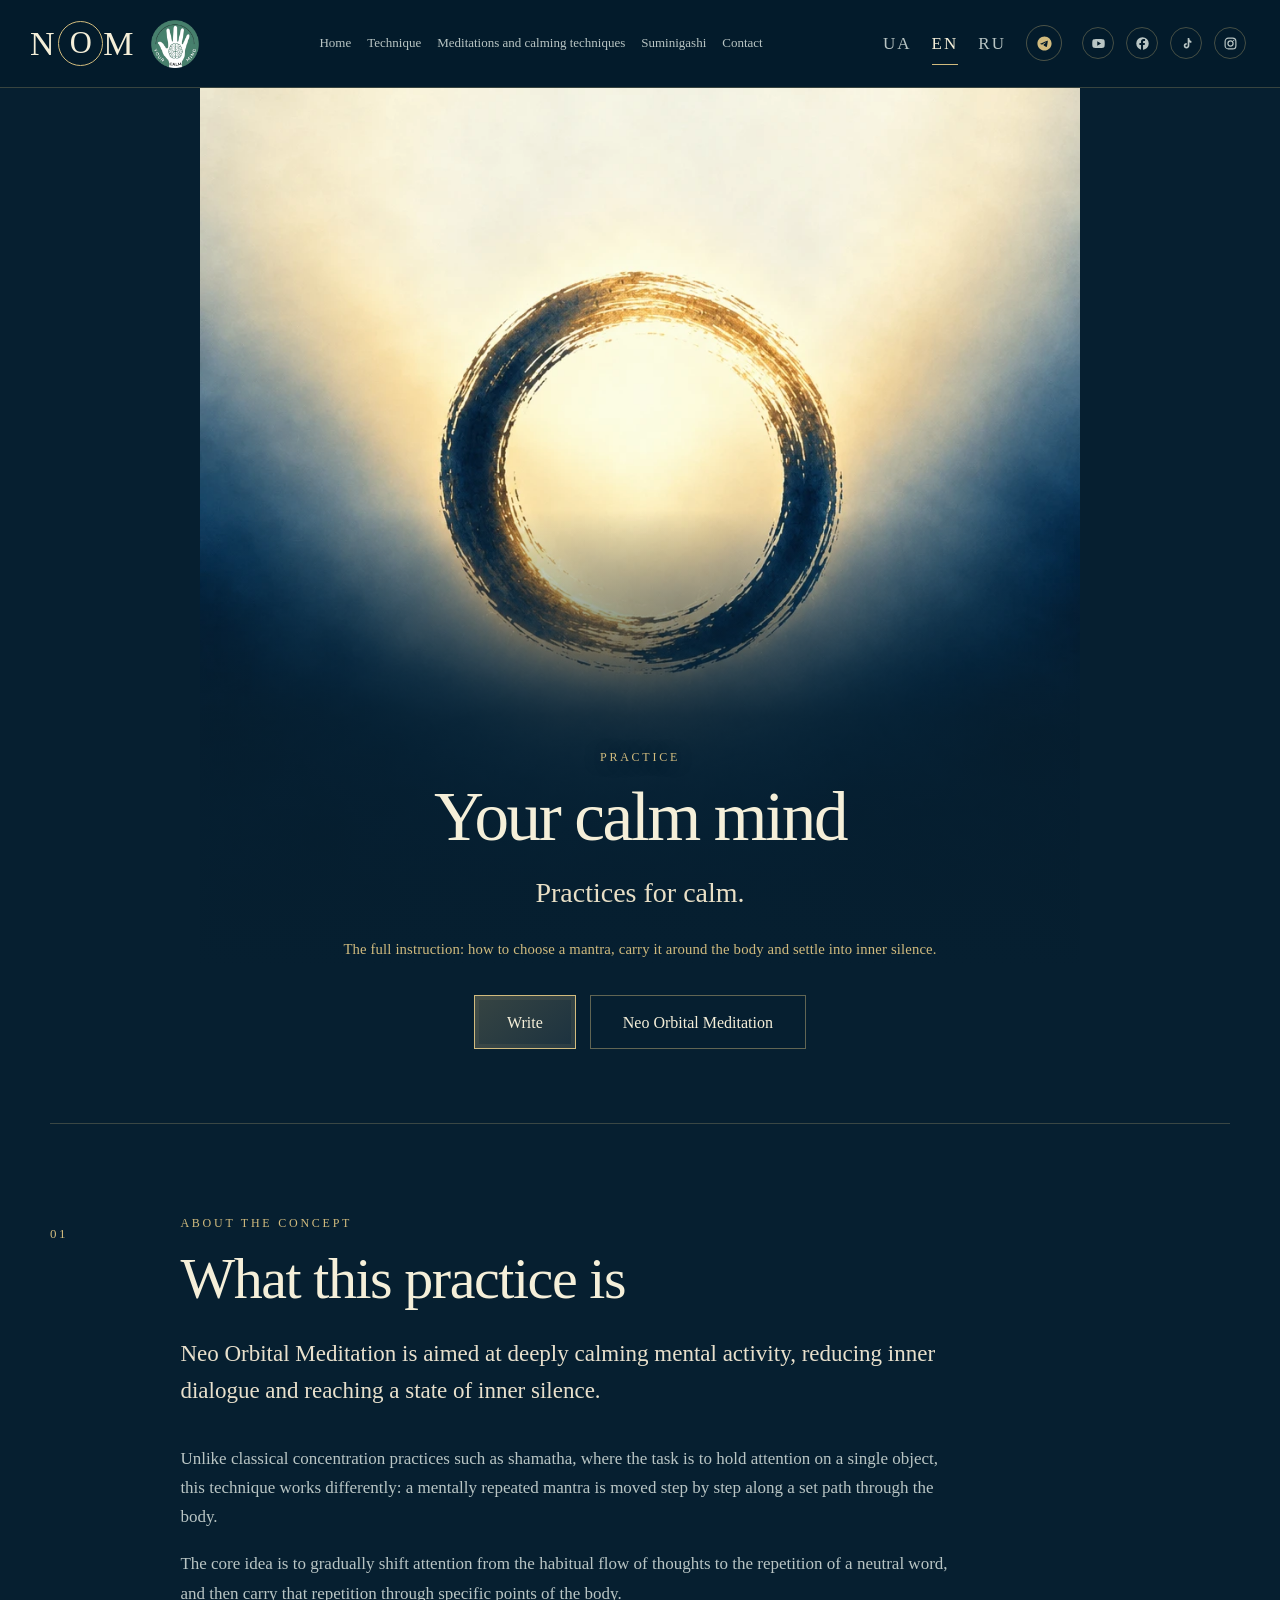
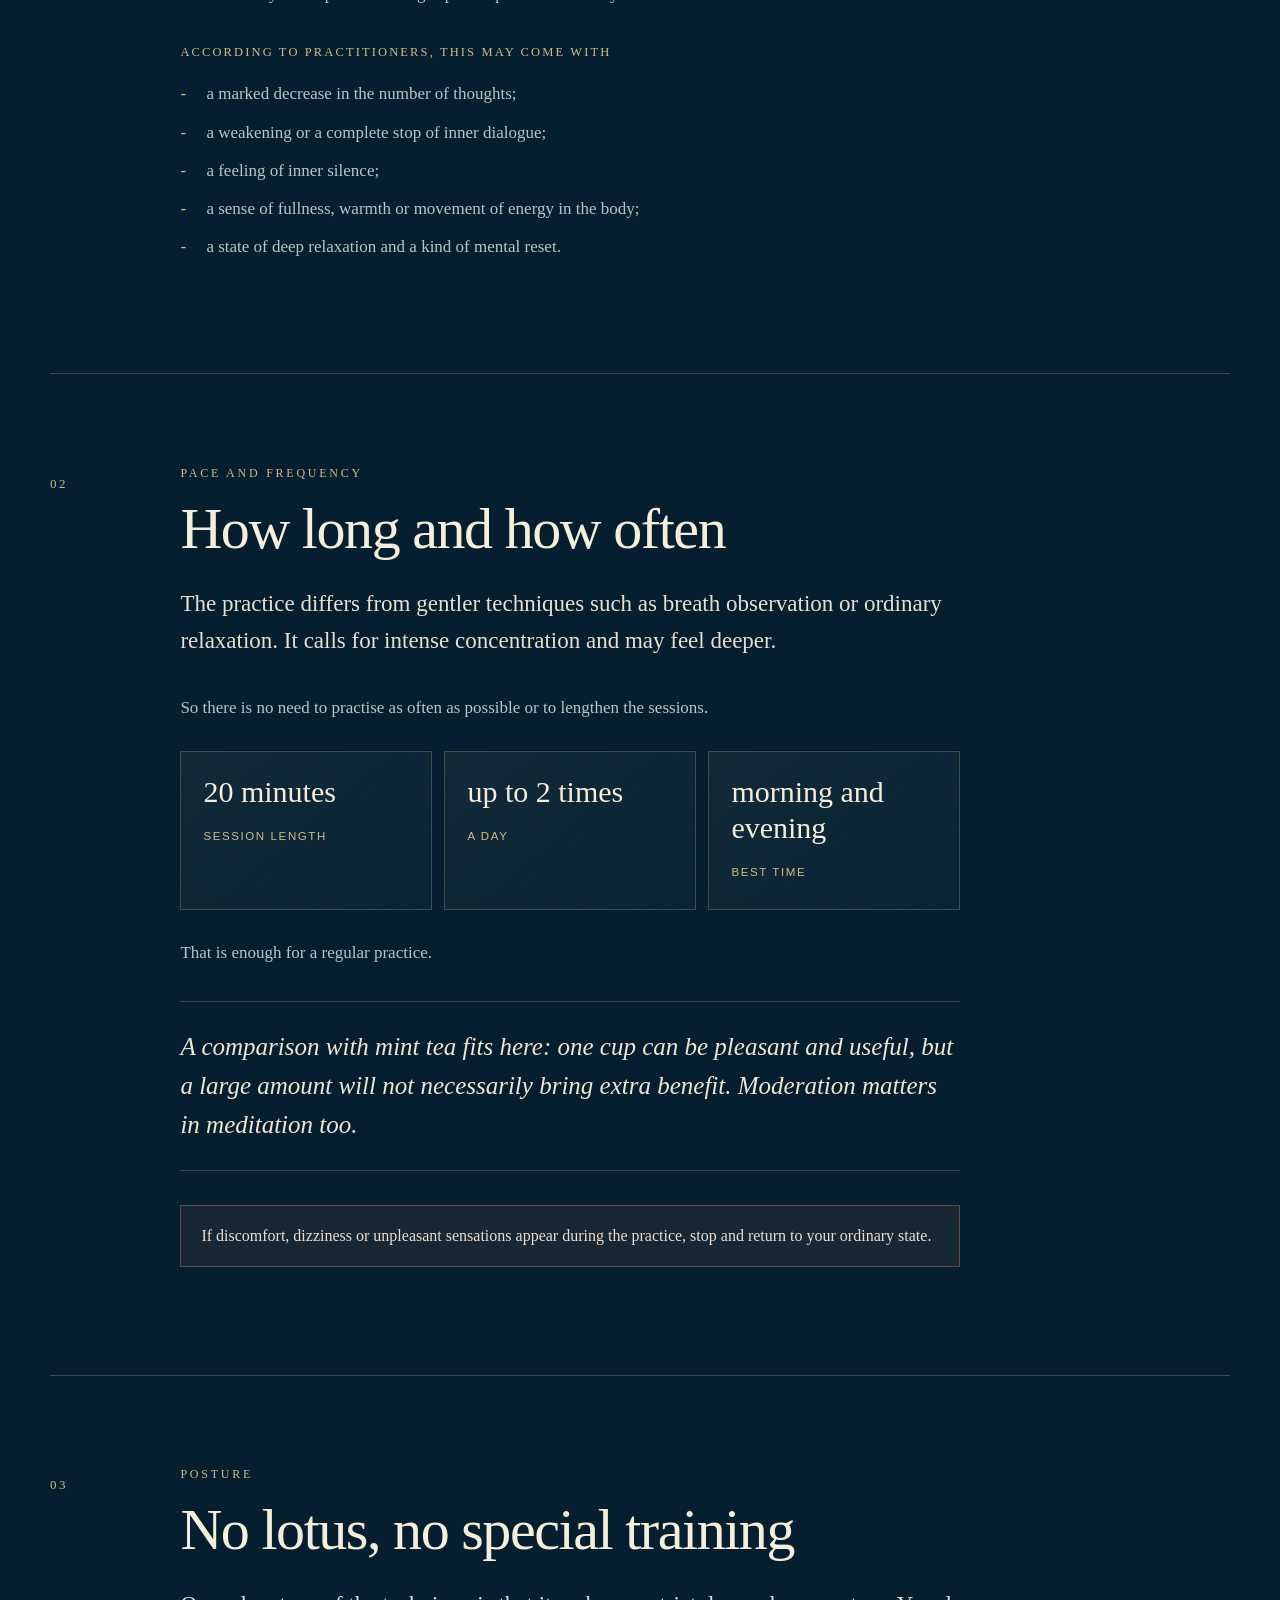
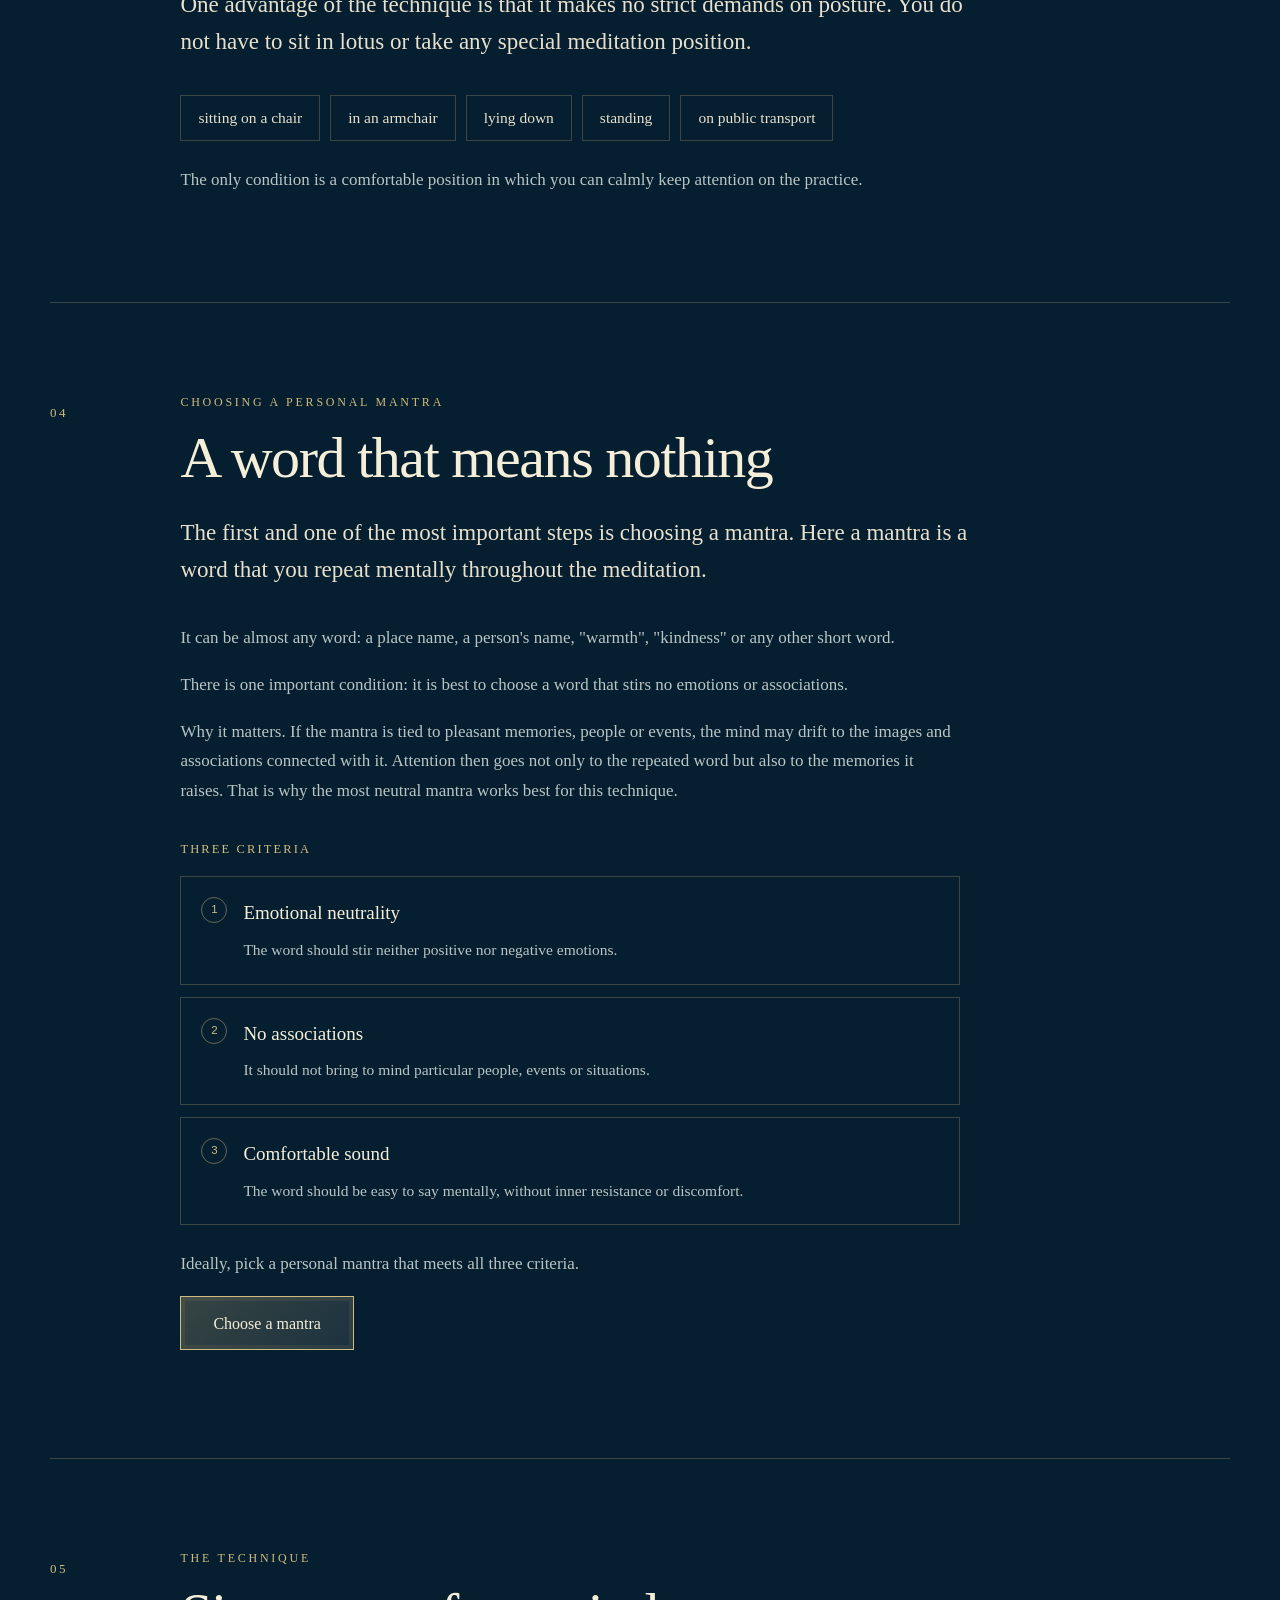
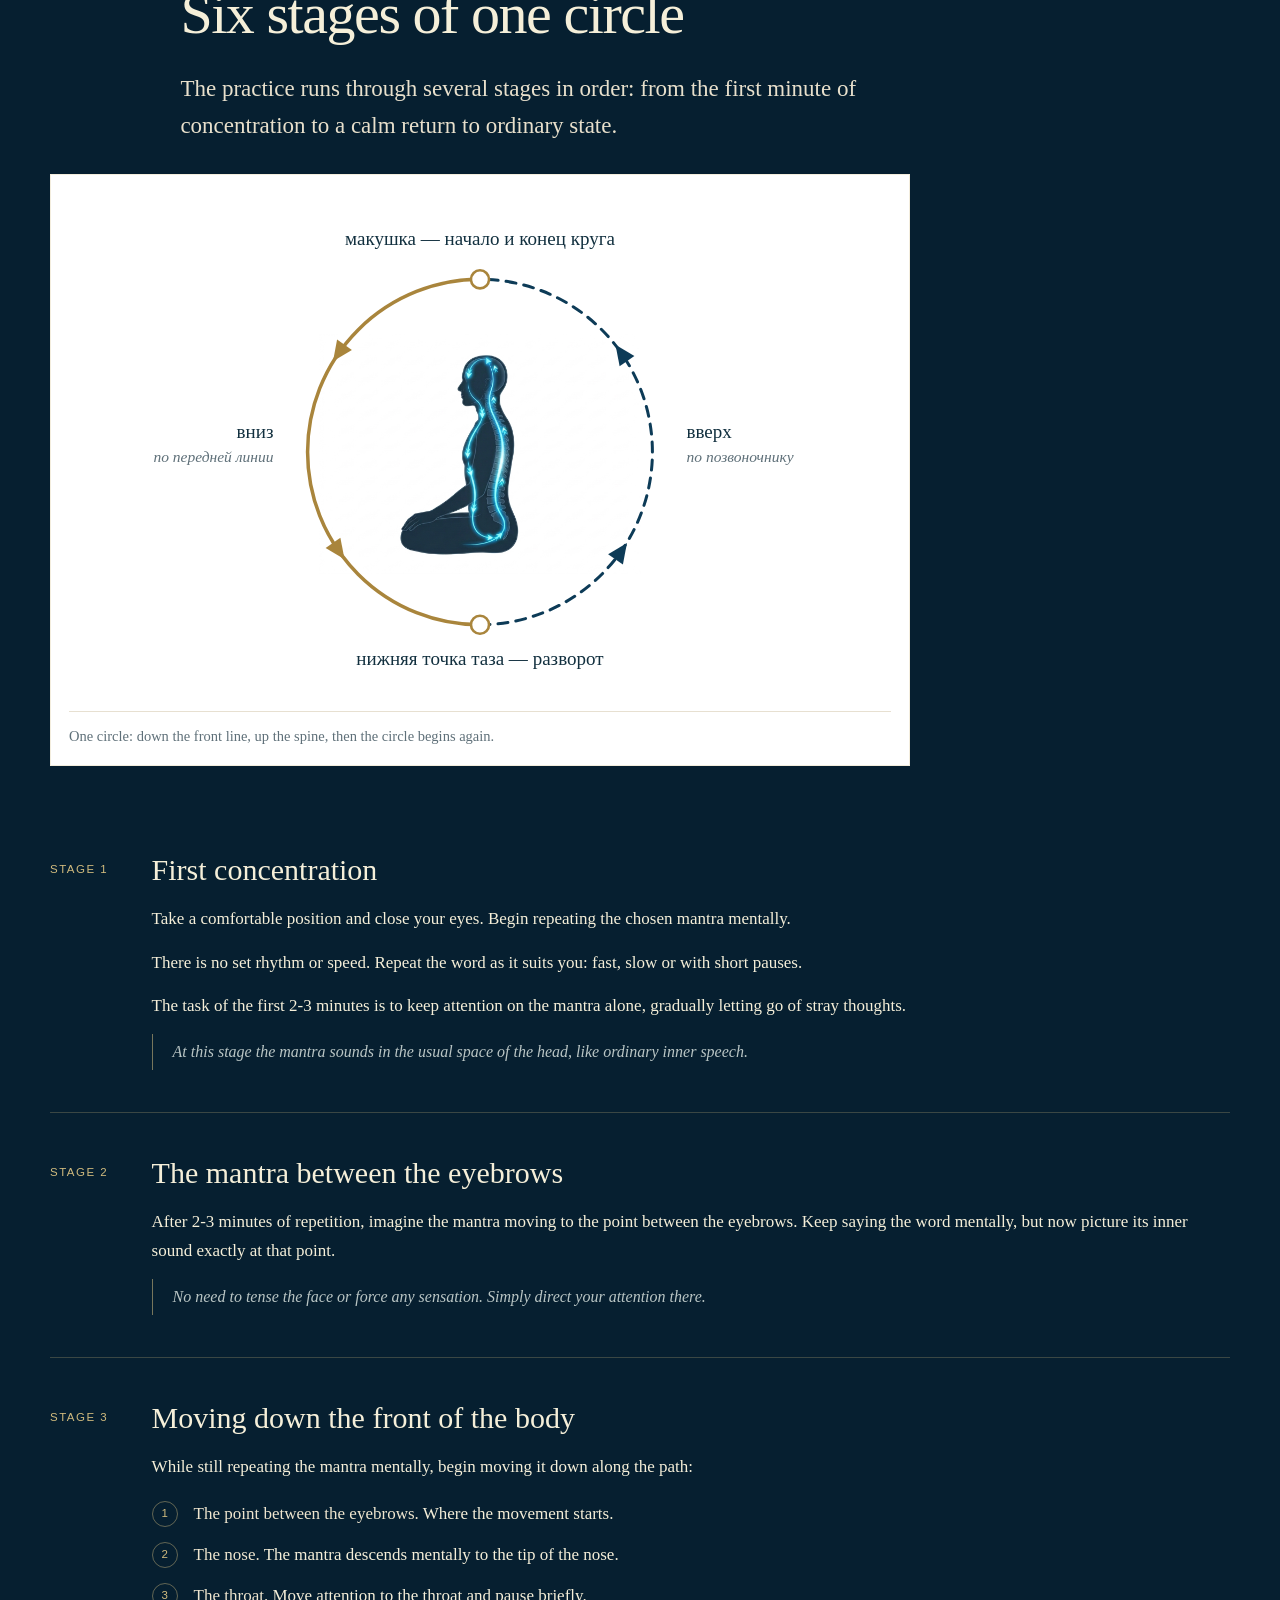
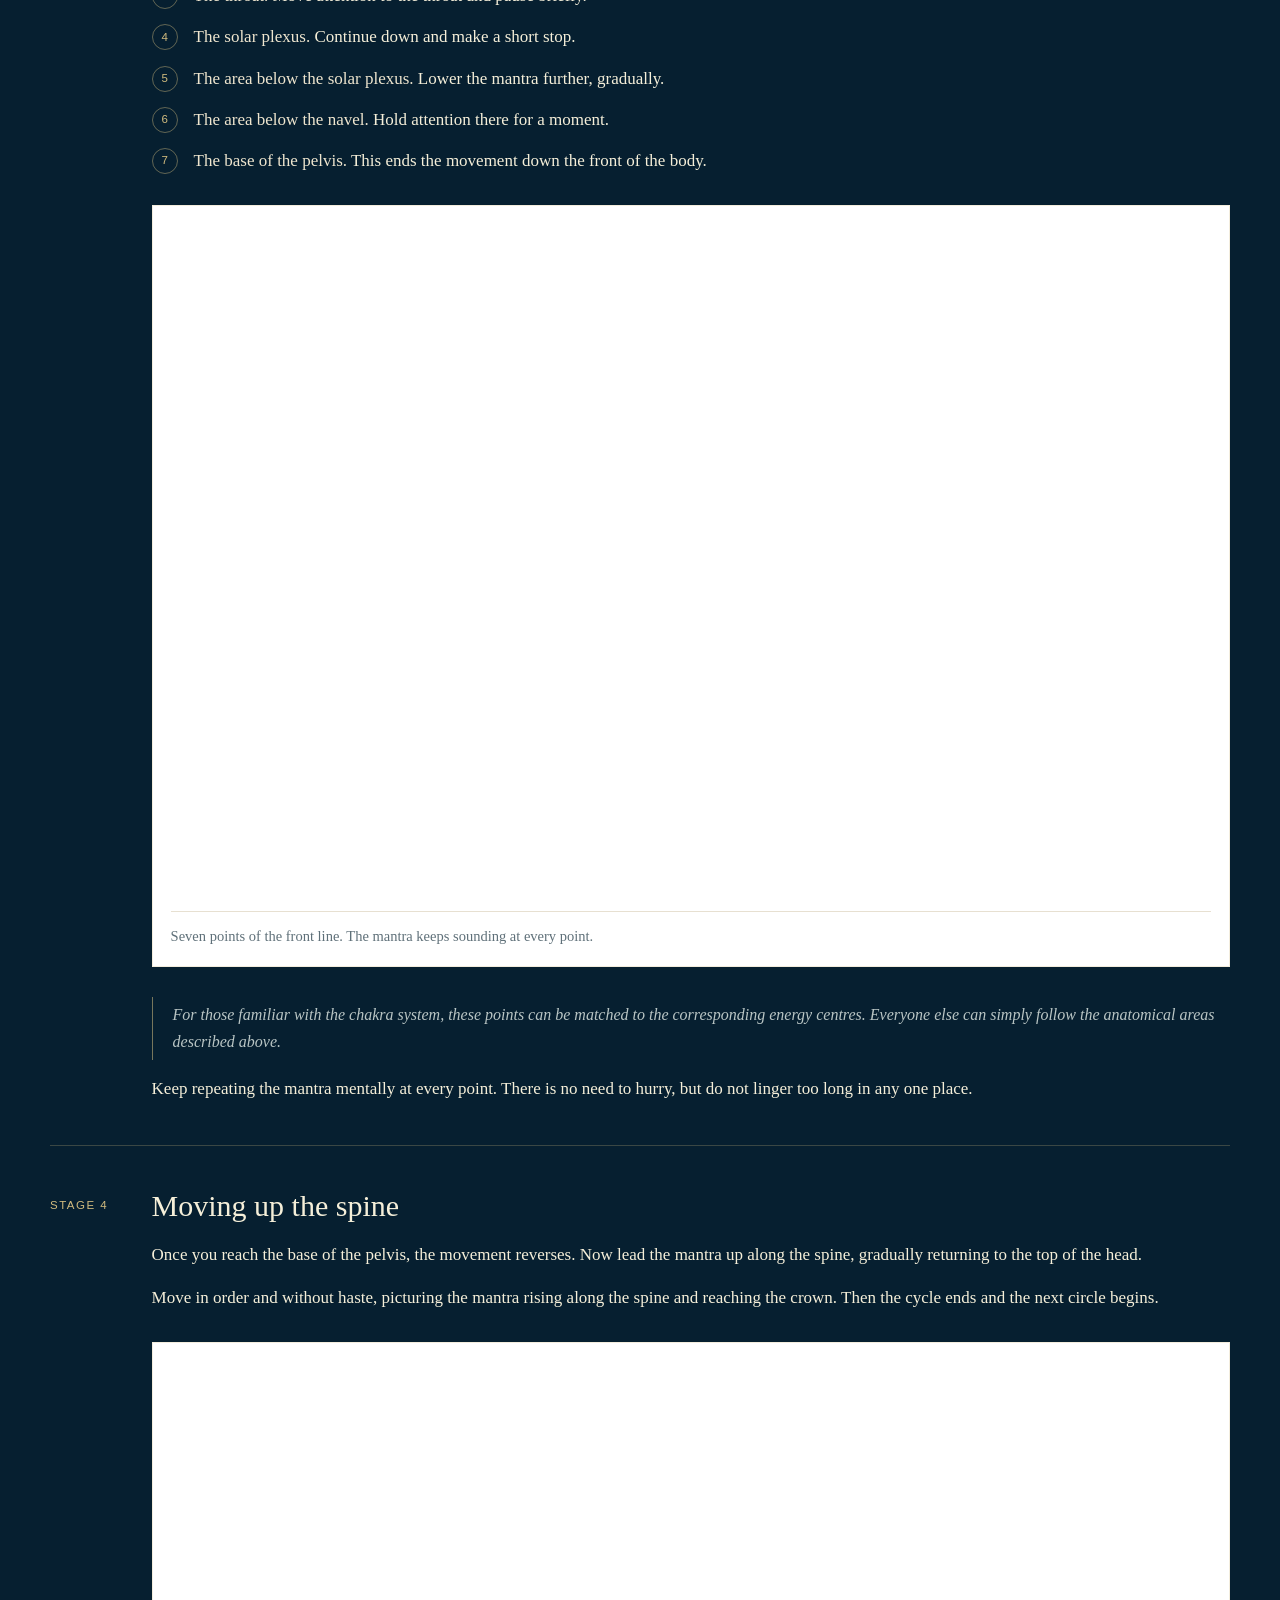
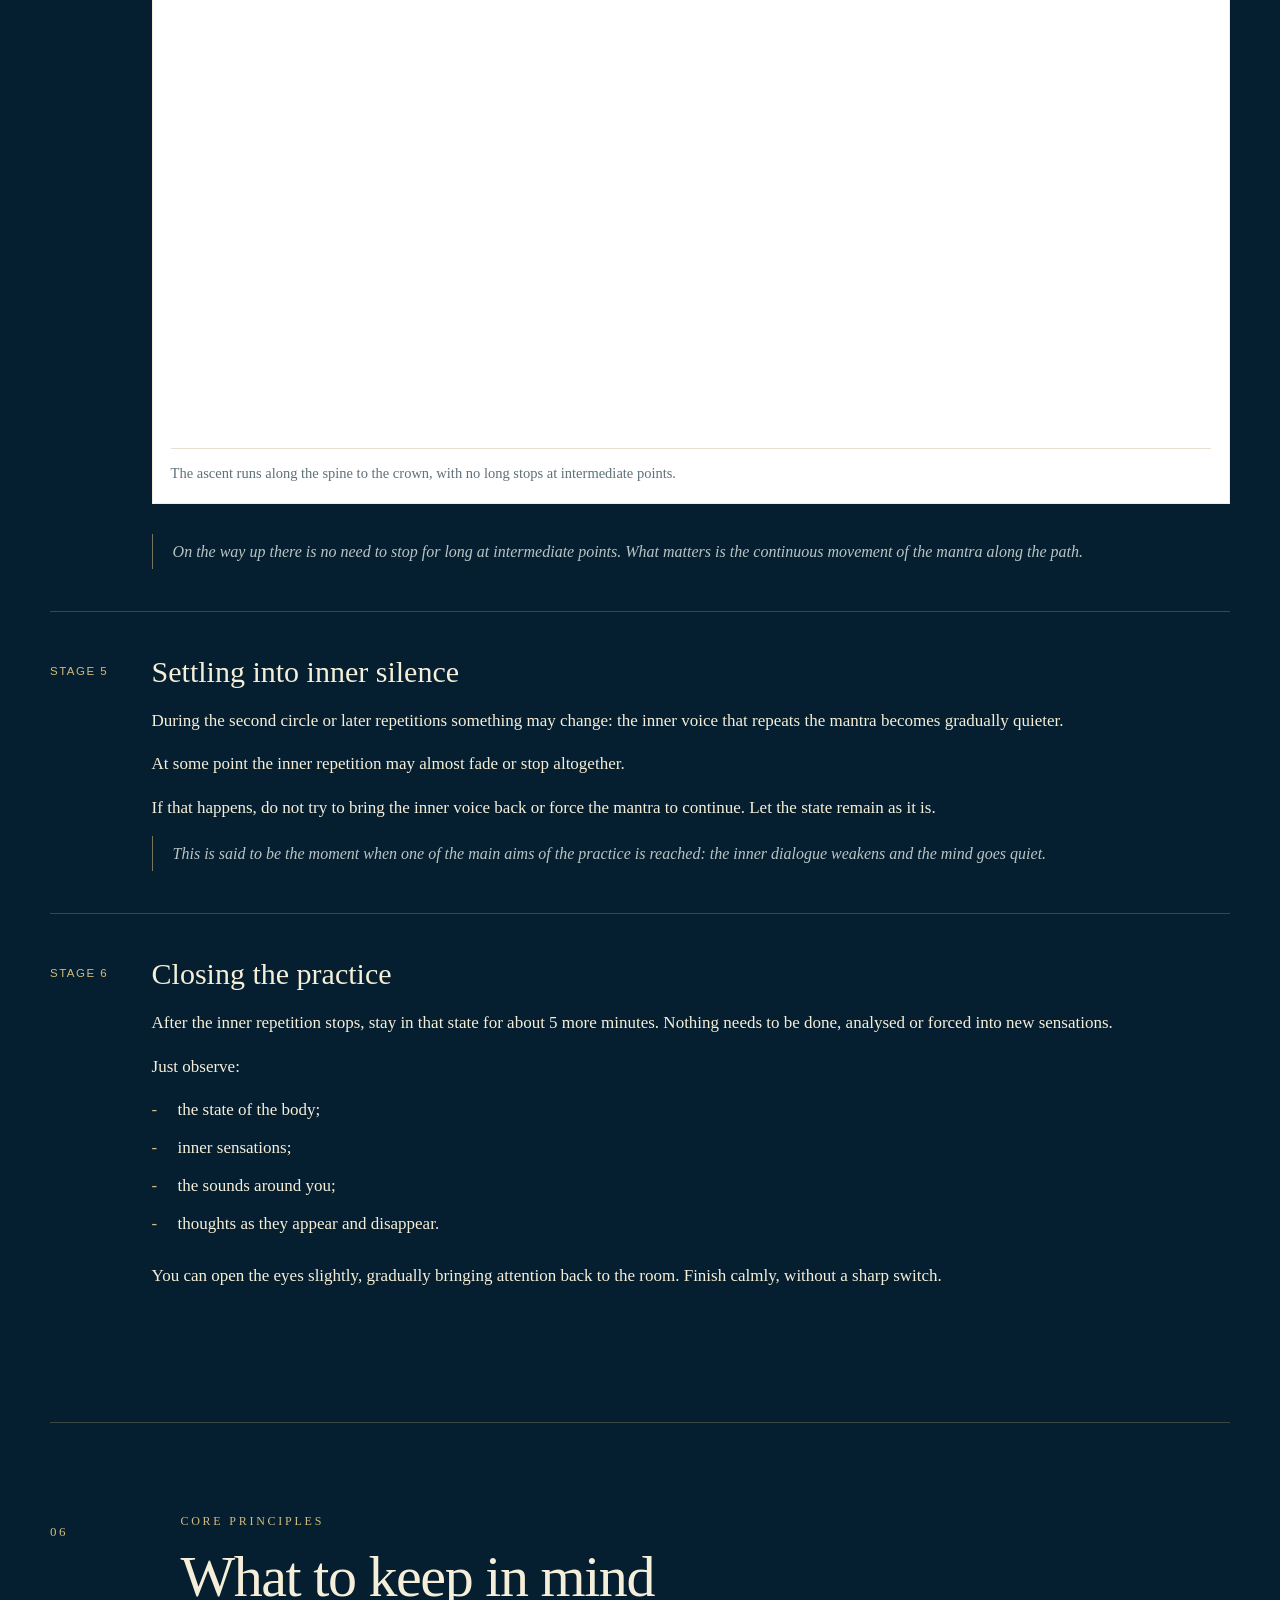
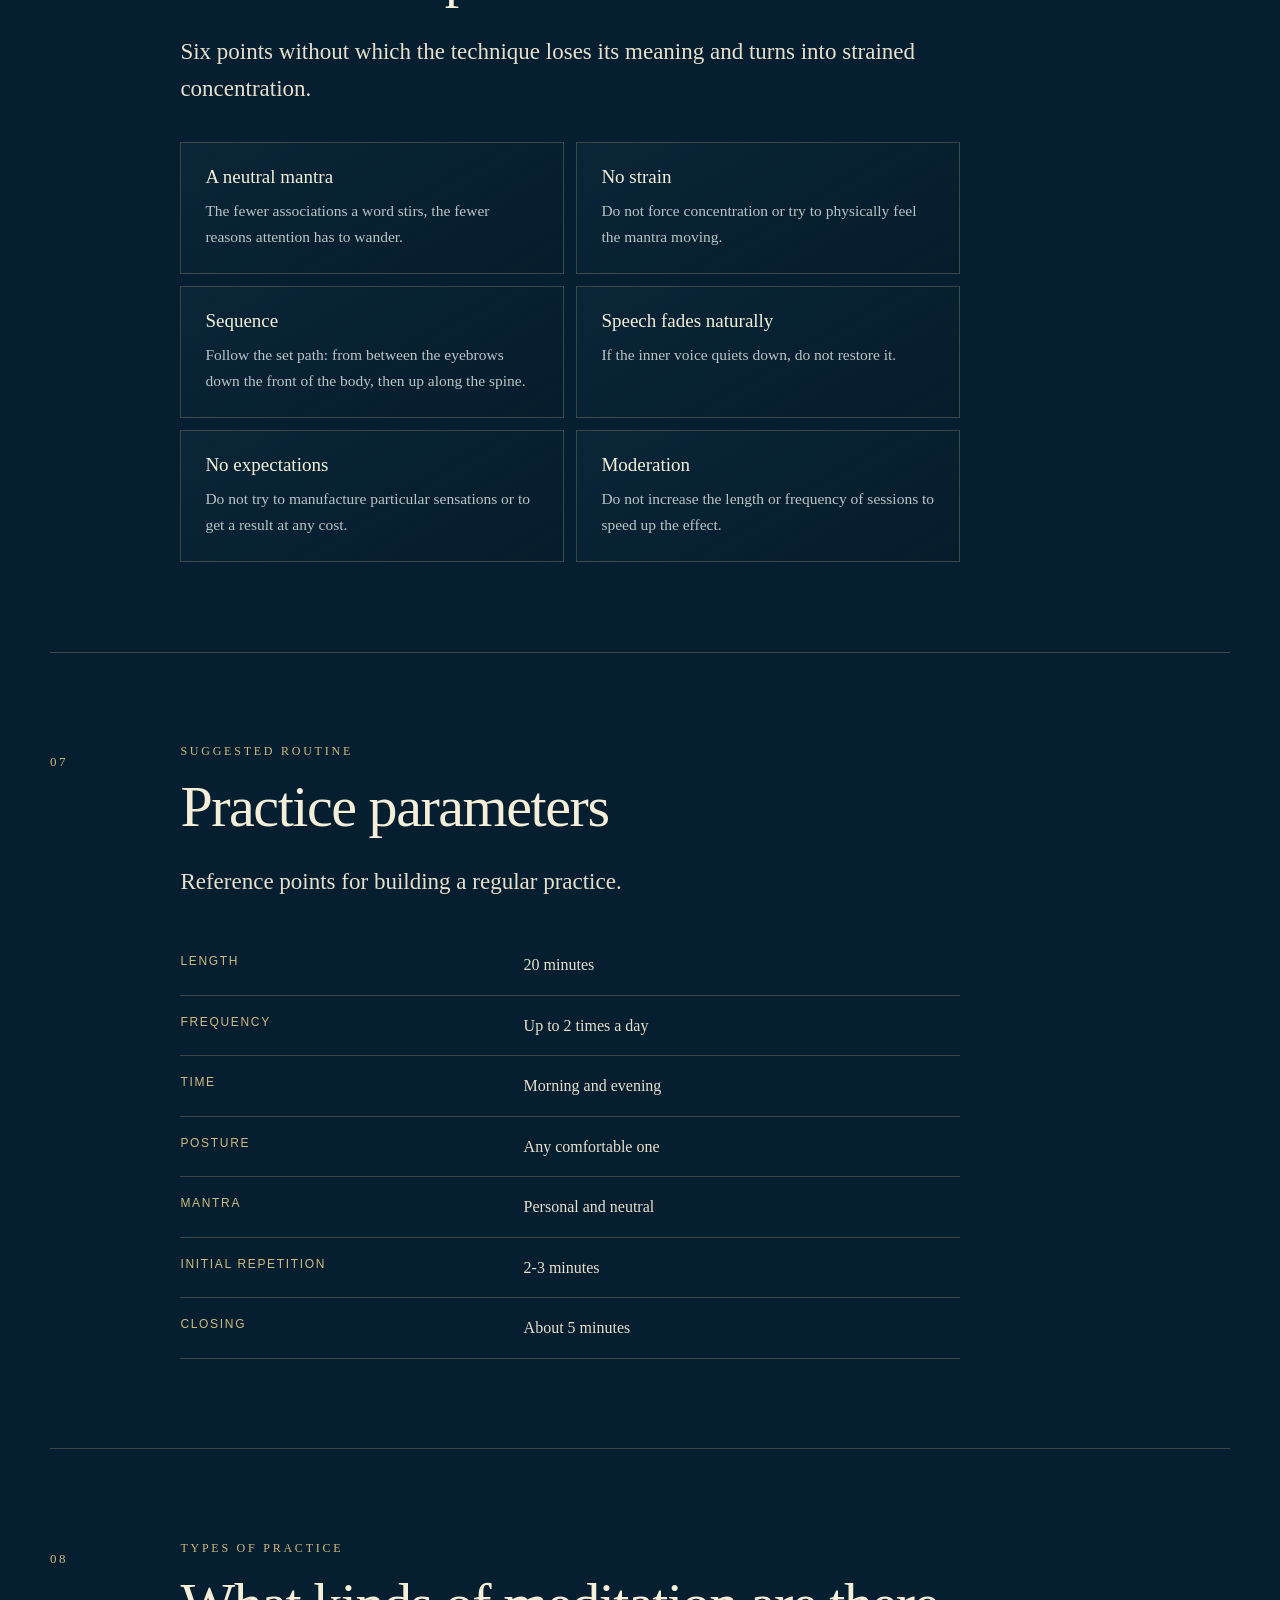
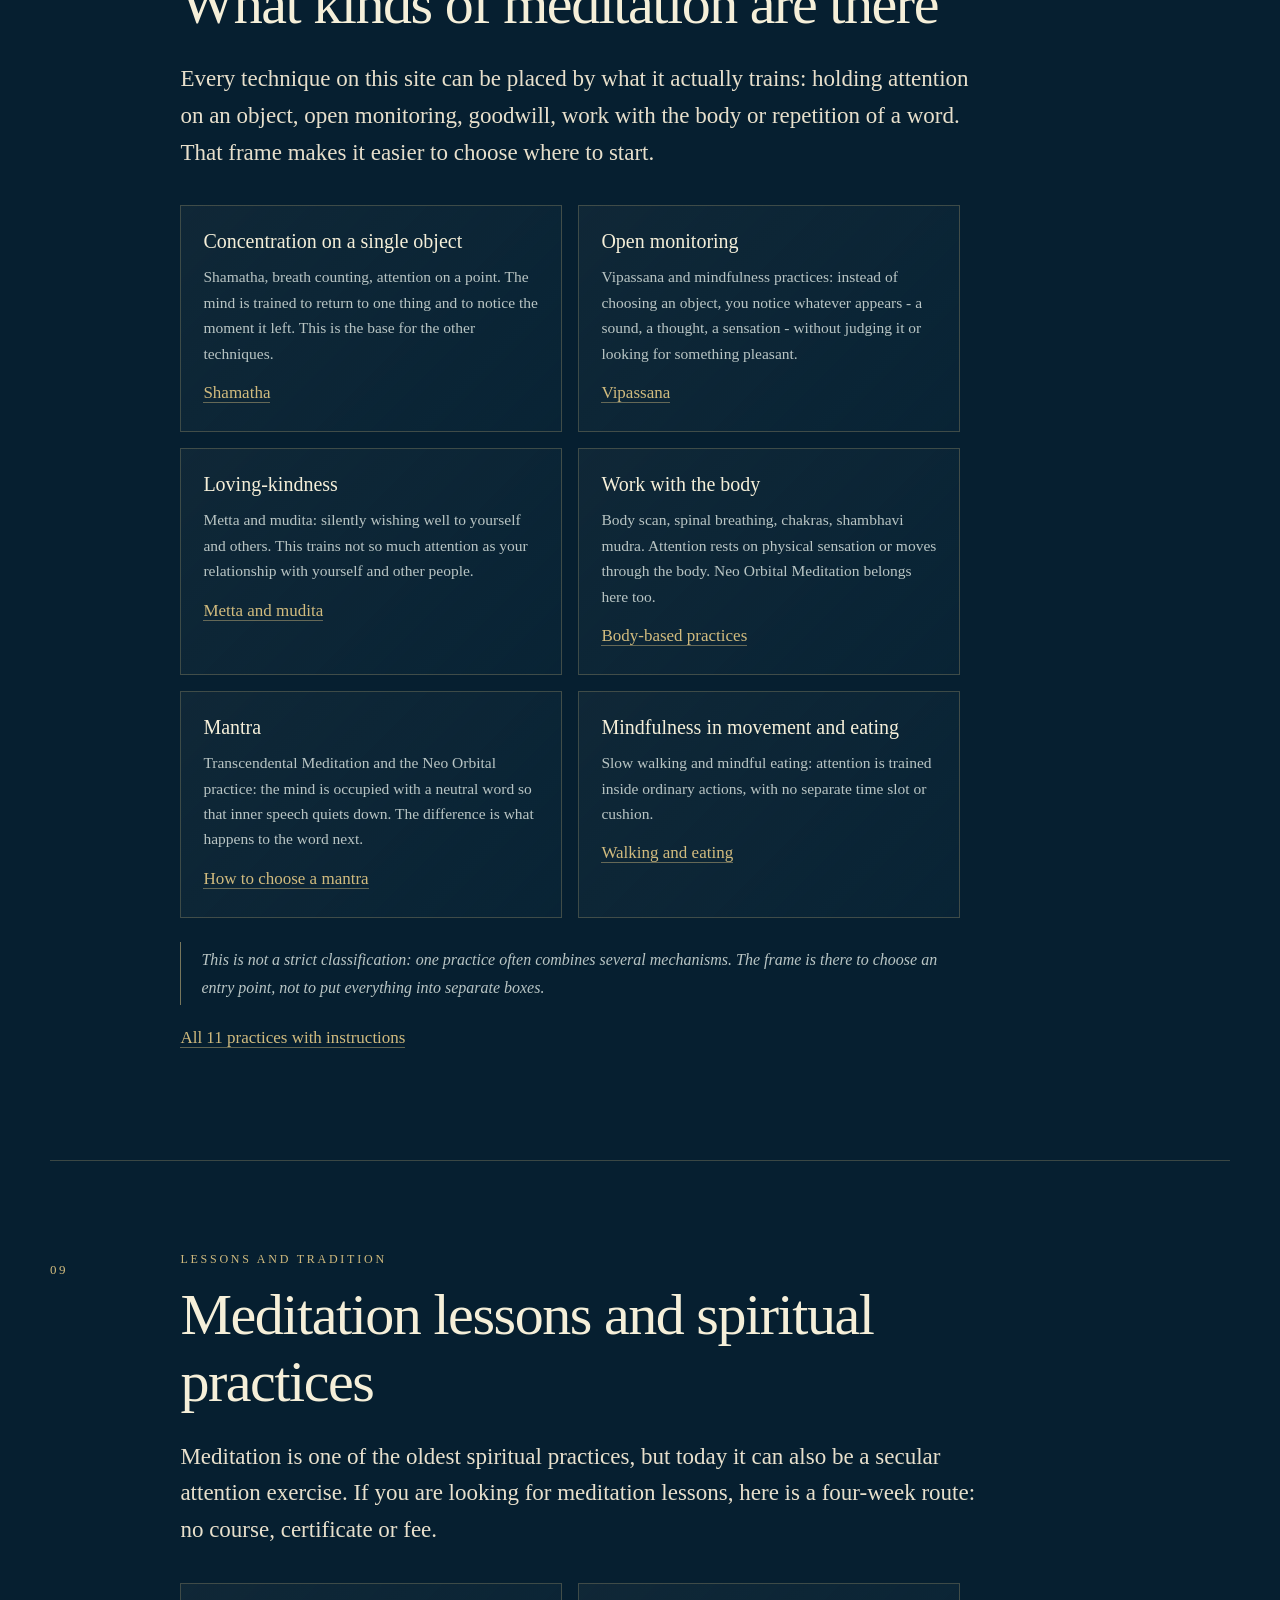
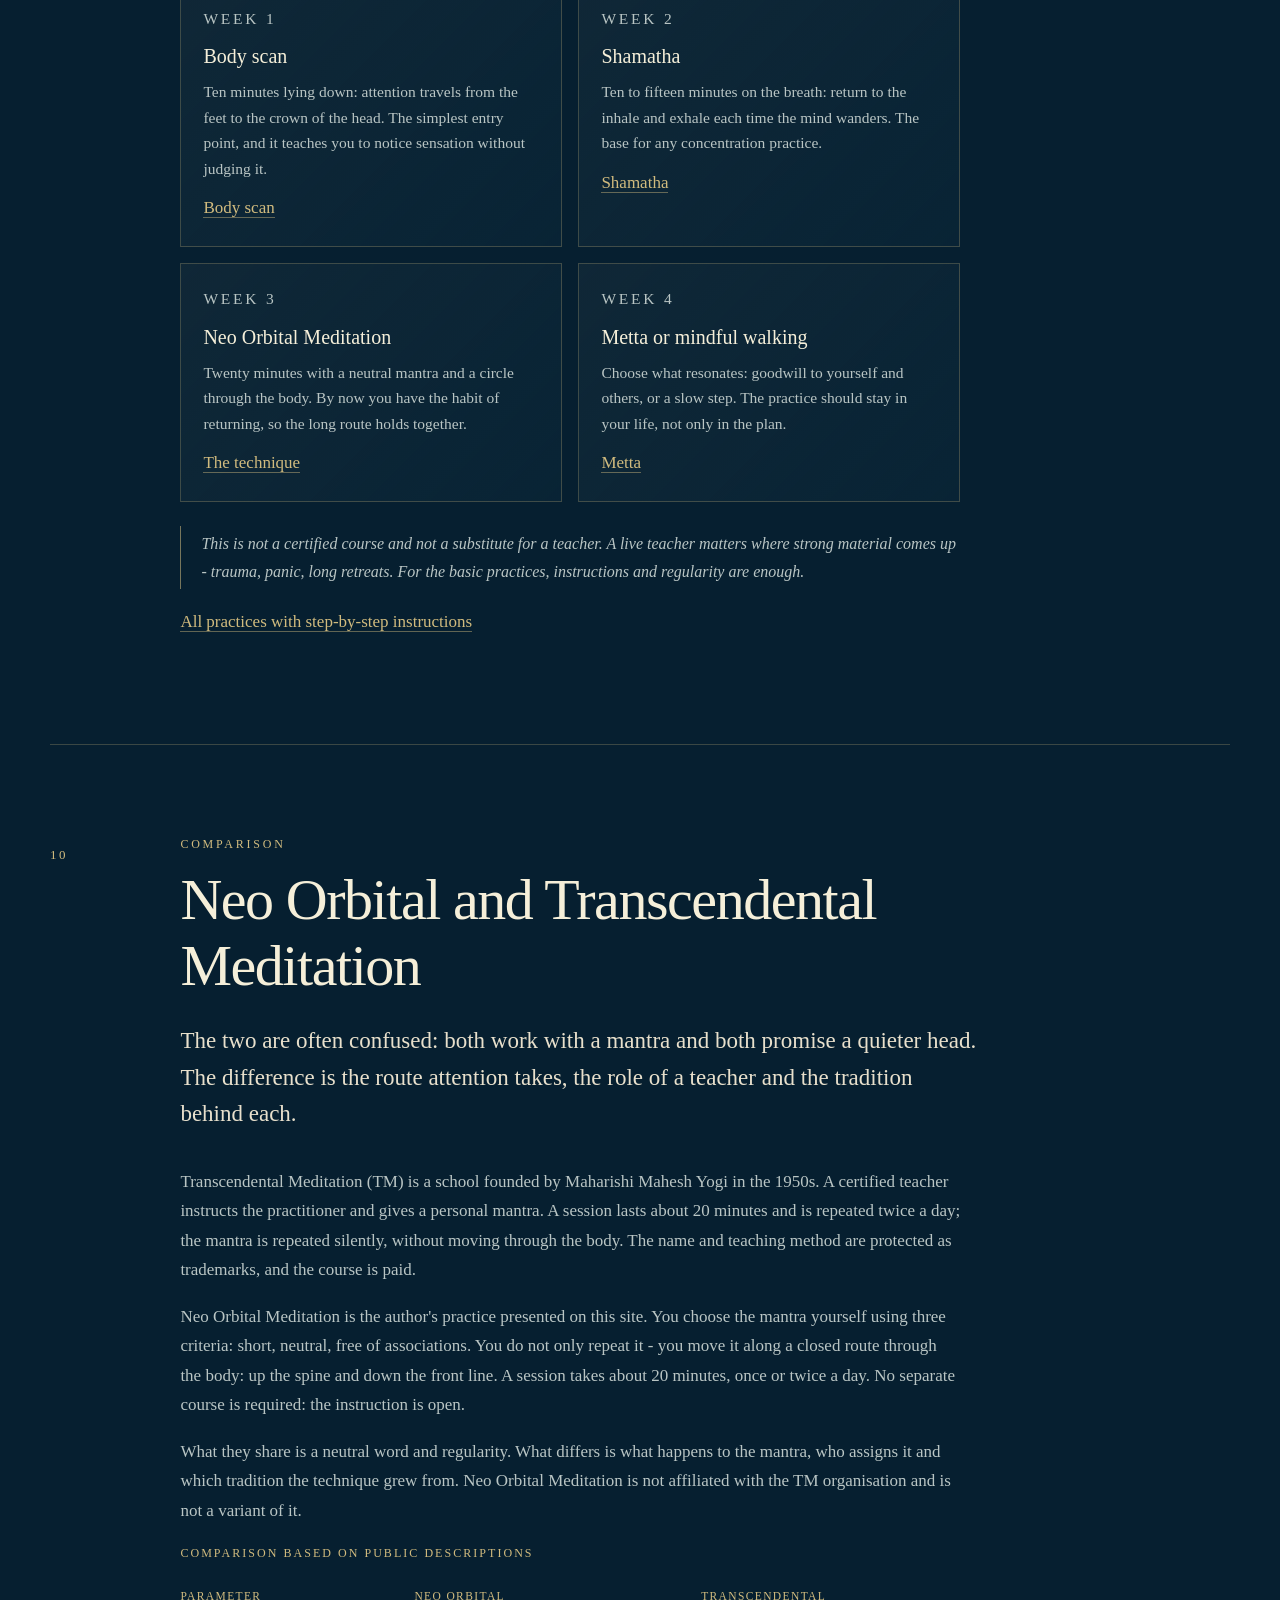
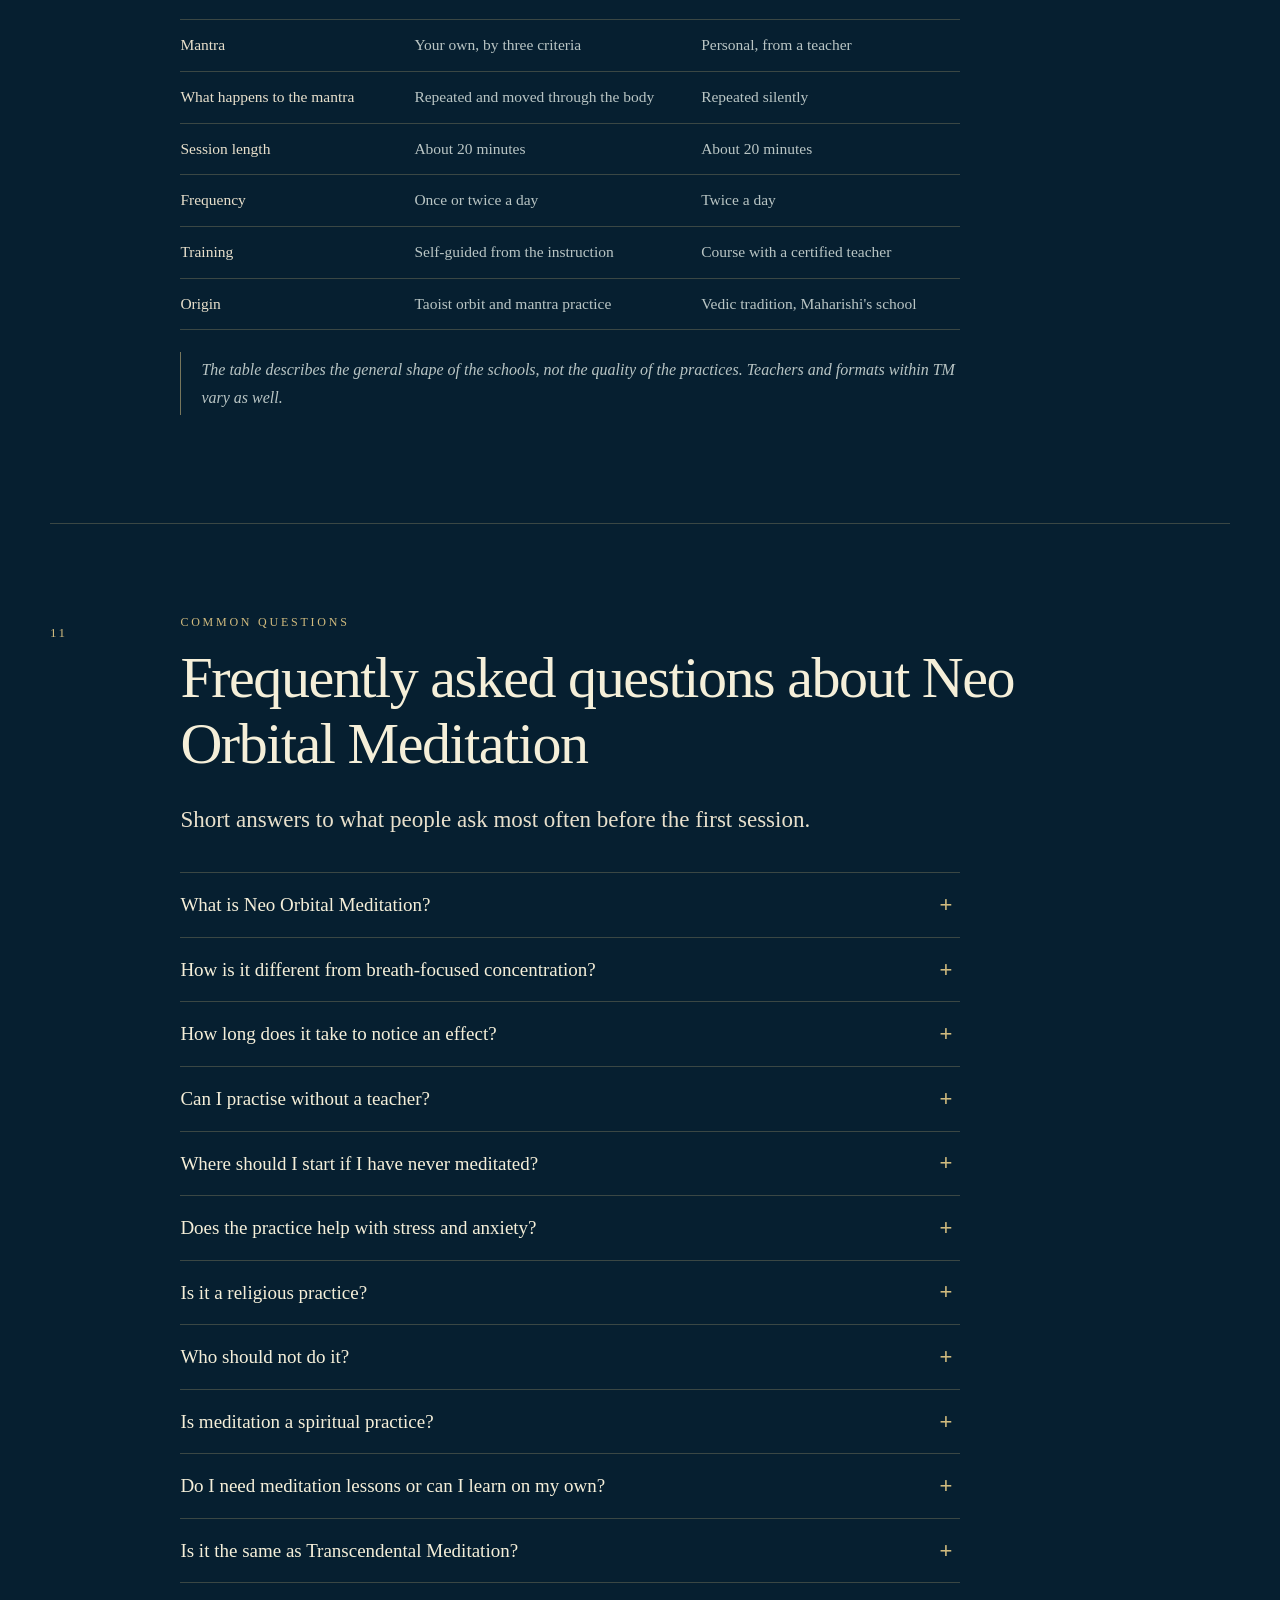
==== index-en.html @ 11dc0009 "Главная: новый первый экран, форма связи, кнопка подбора мантры, чистка блоков" ====
<!doctype html>
<html lang="en">
<head>
  <meta charset="utf-8">
  <meta name="viewport" content="width=device-width, initial-scale=1">
  <meta name="theme-color" content="#061f30">
  <meta name="description" content="A step-by-step technique: choose a mantra, move it through the body and quiet the mind in 20 minutes. No lotus pose. 11 practices and common questions.">
  <title>Neo Orbital Meditation: technique, mantra, calming the mind</title>
  <link rel="icon" href="assets/neo-orbital-enso-header.webp" type="image/webp">
  <link rel="preload" href="assets/neo-orbital-enso-header.webp" as="image" type="image/webp">
  <link rel="stylesheet" href="styles.css?v=20">
  <!-- seo:start -->
  <meta name="robots" content="index, follow, max-image-preview:large, max-snippet:-1, max-video-preview:-1">
  <meta name="google-site-verification" content="X3x_r4cE2_QVfyAKcidiihhfKGlvc1Is_DU5hhui4Nc">
  <link rel="canonical" href="https://www.spokum.space/index-en.html">
  <link rel="alternate" hreflang="ru" href="https://www.spokum.space/">
  <link rel="alternate" hreflang="uk" href="https://www.spokum.space/index-uk.html">
  <link rel="alternate" hreflang="en" href="https://www.spokum.space/index-en.html">
  <link rel="alternate" hreflang="x-default" href="https://www.spokum.space/">
  <meta name="keywords" content="neo orbital meditation, neoorbital meditation, meditation technique, mantra meditation, calming meditation, meditation for relaxation, stress relief, meditation for beginners, transcendental meditation, types of meditation, meditation lessons, learning meditation, spiritual practices, spiritual practices for beginners, meditative practices">
  <meta name="author" content="Neo Orbital Meditation">
  <meta name="publisher" content="Neo Orbital Meditation">
  <meta name="color-scheme" content="dark">
  <meta property="og:type" content="website">
  <meta property="og:site_name" content="Neo Orbital Meditation">
  <meta property="og:locale" content="en_US">
  <meta property="og:locale:alternate" content="ru_RU">
  <meta property="og:locale:alternate" content="uk_UA">
  <meta property="og:title" content="Neo Orbital Meditation: technique, mantra, calming the mind">
  <meta property="og:description" content="The full instruction: how to choose a mantra, carry it around the body and settle into inner silence. 11 practices and answers to common questions.">
  <meta property="og:url" content="https://www.spokum.space/index-en.html">
  <meta property="og:image" content="https://www.spokum.space/assets/og/home-en.jpg">
  <meta property="og:image:type" content="image/jpeg">
  <meta property="og:image:width" content="1200">
  <meta property="og:image:height" content="630">
  <meta property="og:image:alt" content="Neo Orbital Meditation: technique, mantra, calming the mind">
  <meta name="twitter:card" content="summary_large_image">
  <meta name="twitter:title" content="Neo Orbital Meditation: technique, mantra, calming the mind">
  <meta name="twitter:description" content="The full instruction: how to choose a mantra, carry it around the body and settle into inner silence. 11 practices and answers to common questions.">
  <meta name="twitter:image" content="https://www.spokum.space/assets/og/home-en.jpg">
  <script type="application/ld+json">
  {
    "@context": "https://schema.org",
    "@graph": [
      {
        "@type": "Organization",
        "@id": "https://www.spokum.space/#organization",
        "name": "Neo Orbital Meditation",
        "alternateName": [
          "NOM",
          "Неоорбитальная медитация",
          "Неоорбітальна медитація"
        ],
        "url": "https://www.spokum.space/",
        "logo": {
          "@type": "ImageObject",
          "url": "https://www.spokum.space/assets/logo-your-mind.webp"
        },
        "email": "olegzzl@zohomail.eu",
        "sameAs": [
          "https://www.youtube.com/@spokum",
          "https://www.facebook.com/spokum.space",
          "https://www.tiktok.com/@spokum.space",
          "https://www.instagram.com/spokum.space/",
          "https://t.me/spokum_chat"
        ]
      },
      {
        "@type": "WebSite",
        "@id": "https://www.spokum.space/#website",
        "url": "https://www.spokum.space/",
        "name": "Neo Orbital Meditation",
        "alternateName": "NOM",
        "inLanguage": [
          "ru",
          "uk",
          "en"
        ],
        "publisher": {
          "@id": "https://www.spokum.space/#organization"
        }
      },
      {
        "@type": "WebPage",
        "@id": "https://www.spokum.space/index-en.html#webpage",
        "url": "https://www.spokum.space/index-en.html",
        "name": "Neo Orbital Meditation: technique, mantra, calming the mind",
        "description": "A step-by-step technique: choose a mantra, move it through the body and quiet the mind in 20 minutes. No lotus pose. 11 practices and common questions.",
        "inLanguage": "en",
        "isPartOf": {
          "@id": "https://www.spokum.space/#website"
        },
        "about": {
          "@type": "Thing",
          "name": "Meditation"
        },
        "primaryImageOfPage": {
          "@type": "ImageObject",
          "url": "https://www.spokum.space/assets/og/home-en.jpg",
          "width": 1200,
          "height": 630
        },
        "dateModified": "2026-11-25",
        "publisher": {
          "@id": "https://www.spokum.space/#organization"
        },
        "mainEntity": {
          "@id": "https://www.spokum.space/index-en.html#faq"
        }
      },
      {
        "@type": "FAQPage",
        "@id": "#faq",
        "inLanguage": "en",
        "mainEntity": [
          {
            "@type": "Question",
            "name": "What is Neo Orbital Meditation?",
            "acceptedAnswer": {
              "@type": "Answer",
              "text": "An author's technique for calming the mind: a neutral mantra is repeated silently and moved along a closed route through the body - up the spine and down the front line. The aim is to quiet inner dialogue without suppressing thoughts."
            }
          },
          {
            "@type": "Question",
            "name": "How is it different from breath-focused concentration?",
            "acceptedAnswer": {
              "@type": "Answer",
              "text": "In concentration you keep attention on one object, such as the breath or a point. Here the object moves: the mantra travels along a route, which makes it harder for the mind to slip into a random thought."
            }
          },
          {
            "@type": "Question",
            "name": "How long does it take to notice an effect?",
            "acceptedAnswer": {
              "@type": "Answer",
              "text": "The guideline is 20 minutes once or twice a day. People usually notice the first changes after two to four weeks: it becomes easier to catch the moment the mind has wandered. This is subjective experience; there are no studies of this specific technique."
            }
          },
          {
            "@type": "Question",
            "name": "Can I practise without a teacher?",
            "acceptedAnswer": {
              "@type": "Answer",
              "text": "Yes. The instruction on this site is enough for the basic practice. A teacher matters where strong material comes up - trauma, panic, long retreats."
            }
          },
          {
            "@type": "Question",
            "name": "Where should I start if I have never meditated?",
            "acceptedAnswer": {
              "@type": "Answer",
              "text": "With ten minutes a day and a simple practice: a body scan or shamatha. Neo Orbital Meditation is easier to try once you already have the habit of returning attention: it has a long route and more room to drift."
            }
          },
          {
            "@type": "Question",
            "name": "Does the practice help with stress and anxiety?",
            "acceptedAnswer": {
              "@type": "Answer",
              "text": "Relaxation and slower breathing do reduce physiological arousal, and regular attention training changes how you react to stress. But this is not treatment: with an anxiety disorder or depression, practice goes alongside therapy and a doctor."
            }
          },
          {
            "@type": "Question",
            "name": "Is it a religious practice?",
            "acceptedAnswer": {
              "@type": "Answer",
              "text": "No. The technique grew out of Taoist body work and mantra practice, but it requires no faith, rituals or membership in a school. It is an attention exercise, not a doctrine."
            }
          },
          {
            "@type": "Question",
            "name": "Who should not do it?",
            "acceptedAnswer": {
              "@type": "Answer",
              "text": "If you have anxiety, depression, a history of psychosis, epilepsy or a recent head injury, talk to a doctor first. If you feel dizzy, in pain or strongly uncomfortable during practice, stop the session."
            }
          },
          {
            "@type": "Question",
            "name": "Is meditation a spiritual practice?",
            "acceptedAnswer": {
              "@type": "Answer",
              "text": "Historically, yes: almost every technique on this site grew out of religious traditions - Taoist, Buddhist, Vedic. But belief is not required: the exercise works with attention and the body, and the tradition can be read as cultural context."
            }
          },
          {
            "@type": "Question",
            "name": "Do I need meditation lessons or can I learn on my own?",
            "acceptedAnswer": {
              "@type": "Answer",
              "text": "For the basic practices, step-by-step instructions and regularity are enough. Lessons help when you need an external rhythm and feedback; a teacher matters when strong material comes up. You can start with the four-week route above."
            }
          },
          {
            "@type": "Question",
            "name": "Is it the same as Transcendental Meditation?",
            "acceptedAnswer": {
              "@type": "Answer",
              "text": "No. Both use a neutral mantra and regularity. In TM a teacher gives you the mantra and you only repeat it; here you choose the mantra yourself and move it through the body."
            }
          }
        ]
      }
    ]
  }
  </script>
  <!-- seo:end -->
</head>
<body class="page-manual">
  <a class="skip-link" href="#main-content">Skip to content</a>

  <header class="site-header">
    <a class="brand" href="#top" aria-label="Neo Orbital Meditation - home">
      <span>N</span><span class="brand-orbit">O</span><span>M</span>
    </a>
    <nav class="primary-nav" id="primary-nav" aria-label="Main navigation">
      <ul id="nav-list"></ul>
    </nav>
    <div class="header-actions">
      <div class="language-switch" role="group" aria-label="Language">
        <a href="index-uk.html">UA</a>
        <a href="index-en.html" aria-current="true">EN</a>
        <a href="index.html">RU</a>
      </div>
      <a class="header-tg" href="https://t.me/spokum_chat" target="_blank" rel="noopener noreferrer" title="Telegram - @spokum_chat" aria-label="Telegram community chat"><svg viewBox="0 0 24 24" aria-hidden="true" focusable="false"><path d="M12 2C6.48 2 2 6.48 2 12s4.48 10 10 10 10-4.48 10-10S17.52 2 12 2Zm4.64 6.8c-.15 1.58-.8 5.42-1.13 7.19-.14.75-.42 1-.68 1.03-.58.05-1.02-.38-1.58-.75-.88-.58-1.38-.94-2.23-1.5-.99-.65-.35-1.01.22-1.59.15-.15 2.71-2.48 2.76-2.69a.2.2 0 0 0-.05-.18c-.06-.05-.14-.03-.21-.02-.09.02-1.49.95-4.22 2.79-.4.27-.76.41-1.08.4-.36-.01-1.04-.2-1.55-.37-.63-.2-1.12-.31-1.08-.66.02-.18.27-.36.74-.55 2.92-1.27 4.86-2.11 5.83-2.52 2.77-1.16 3.35-1.36 3.73-1.37.08 0 .27.02.39.12.1.08.13.19.14.27-.01.06.01.24 0 .26Z"/></svg></a>
      <nav class="social social--header" aria-label="Social links in header">
        <a href="https://www.youtube.com/@spokum" target="_blank" rel="noopener noreferrer" title="YouTube - @spokum" aria-label="YouTube - @spokum"><svg viewBox="0 0 24 24" aria-hidden="true" focusable="false"><path fill-rule="evenodd" d="M21.6 7.2a2.8 2.8 0 0 0-2-2C17.8 4.7 12 4.7 12 4.7s-5.8 0-7.6.5a2.8 2.8 0 0 0-2 2C2 9 2 12 2 12s0 3 .4 4.8a2.8 2.8 0 0 0 2 2c1.8.5 7.6.5 7.6.5s5.8 0 7.6-.5a2.8 2.8 0 0 0 2-2C22 15 22 12 22 12s0-3-.4-4.8ZM10 15.5v-7l6 3.5-6 3.5Z"/></svg></a>
        <a href="https://www.facebook.com/spokum.space" target="_blank" rel="noopener noreferrer" title="Facebook - spokum.space" aria-label="Facebook - spokum.space"><svg viewBox="0 0 24 24" aria-hidden="true" focusable="false"><path fill-rule="evenodd" d="M12 2a10 10 0 1 0 0 20 10 10 0 0 0 0-20Zm.9 20v-7.8h2.6l.4-3h-3V9.3c0-.9.25-1.5 1.55-1.5h1.65V5.1c-.3-.04-1.3-.13-2.45-.13-2.43 0-4.1 1.48-4.1 4.2v2.03H7v3h2.55V22h3.35Z"/></svg></a>
        <a href="https://www.tiktok.com/@spokum.space" target="_blank" rel="noopener noreferrer" title="TikTok - @spokum.space" aria-label="TikTok - @spokum.space"><svg viewBox="0 0 24 24" aria-hidden="true" focusable="false"><path d="M16.6 3h-2.7v12.2c0 1.2-.75 2-1.85 2-1 0-1.8-.7-1.8-1.7 0-1.1.9-1.7 2.1-1.5v-2.8c-2.8-.1-4.8 1.7-4.8 4.3 0 2.5 1.9 4.3 4.4 4.3 2.7 0 4.6-2 4.6-4.7V9.9c1 .6 2.1.9 3.3.8V8c-1.9-.3-3-1.7-3.3-3.6V3Z"/></svg></a>
        <a href="https://www.instagram.com/spokum.space/" target="_blank" rel="noopener noreferrer" title="Instagram - spokum.space" aria-label="Instagram - spokum.space"><svg viewBox="0 0 24 24" style="fill:none" stroke="currentColor" stroke-width="1.9" aria-hidden="true" focusable="false"><rect x="3.4" y="3.4" width="17.2" height="17.2" rx="5.2"/><circle cx="12" cy="12" r="4.1"/><circle cx="17.1" cy="6.9" r="1.05" fill="currentColor" stroke="none"/></svg></a>
          <a href="https://t.me/spokum_chat" target="_blank" rel="noopener noreferrer" title="Telegram - @spokum_chat" aria-label="Telegram - @spokum_chat"><svg viewBox="0 0 24 24" aria-hidden="true" focusable="false"><path d="M12 2C6.48 2 2 6.48 2 12s4.48 10 10 10 10-4.48 10-10S17.52 2 12 2Zm4.64 6.8c-.15 1.58-.8 5.42-1.13 7.19-.14.75-.42 1-.68 1.03-.58.05-1.02-.38-1.58-.75-.88-.58-1.38-.94-2.23-1.5-.99-.65-.35-1.01.22-1.59.15-.15 2.71-2.48 2.76-2.69a.2.2 0 0 0-.05-.18c-.06-.05-.14-.03-.21-.02-.09.02-1.49.95-4.22 2.79-.4.27-.76.41-1.08.4-.36-.01-1.04-.2-1.55-.37-.63-.2-1.12-.31-1.08-.66.02-.18.27-.36.74-.55 2.92-1.27 4.86-2.11 5.83-2.52 2.77-1.16 3.35-1.36 3.73-1.37.08 0 .27.02.39.12.1.08.13.19.14.27-.01.06.01.24 0 .26Z"/></svg></a>
        </nav>
      <button class="menu-toggle" id="menu-toggle" type="button" aria-expanded="false" aria-controls="primary-nav" aria-label="Open menu">
        <span></span><span></span><span></span>
      </button>
    </div>
  </header>

  <main id="main-content">
    <section class="hero hero-manual" id="top" aria-labelledby="hero-title">
      <div class="hero-art" aria-hidden="true">
        <img class="hero-image" src="assets/neo-orbital-enso-header.webp" alt="" width="1024" height="1024" fetchpriority="high">
        <div class="hero-shade"></div>
      </div>
      <div class="hero-copy">
        <p class="eyebrow">Practice</p>
        <h1 id="hero-title">Your calm mind</h1>
        <p class="hero-sub">Practices for calm.</p>
        <p class="hero-note">The full instruction: how to choose a mantra, carry it around the body and settle into inner silence.</p>
        <div class="hero-actions">
          <a class="hero-cta" href="#contact">Write</a>
          <a class="hero-cta hero-cta--ghost" href="#concept">Neo Orbital Meditation</a>
        </div>
      </div>
    </section>


    <div class="manual">

      <section class="chapter" id="concept" aria-labelledby="concept-title">
        <div class="chapter-head">
          <p class="chapter-num" aria-hidden="true">01</p>
          <div>
            <p class="section-kicker">About the concept</p>
            <h2 id="concept-title">What this practice is</h2>
            <p class="chapter-lead">Neo Orbital Meditation is aimed at deeply calming mental activity, reducing inner dialogue and reaching a state of inner silence.</p>
          </div>
        </div>
        <div class="chapter-body">
          <p>Unlike classical concentration practices such as shamatha, where the task is to hold attention on a single object, this technique works differently: a mentally repeated mantra is moved step by step along a set path through the body.</p>
          <p>The core idea is to gradually shift attention from the habitual flow of thoughts to the repetition of a neutral word, and then carry that repetition through specific points of the body.</p>

          <h3 class="sub-title">According to practitioners, this may come with</h3>
          <ul class="dash-list">
            <li>a marked decrease in the number of thoughts;</li>
            <li>a weakening or a complete stop of inner dialogue;</li>
            <li>a feeling of inner silence;</li>
            <li>a sense of fullness, warmth or movement of energy in the body;</li>
            <li>a state of deep relaxation and a kind of mental reset.</li>
          </ul>

        </div>
      </section>

      <section class="chapter" id="frequency" aria-labelledby="frequency-title">
        <div class="chapter-head">
          <p class="chapter-num" aria-hidden="true">02</p>
          <div>
            <p class="section-kicker">Pace and frequency</p>
            <h2 id="frequency-title">How long and how often</h2>
            <p class="chapter-lead">The practice differs from gentler techniques such as breath observation or ordinary relaxation. It calls for intense concentration and may feel deeper.</p>
          </div>
        </div>
        <div class="chapter-body">
          <p>So there is no need to practise as often as possible or to lengthen the sessions.</p>

          <ul class="metrics">
            <li class="metric"><strong>20 minutes</strong><span>session length</span></li>
            <li class="metric"><strong>up to 2 times</strong><span>a day</span></li>
            <li class="metric"><strong>morning and evening</strong><span>best time</span></li>
          </ul>

          <p>That is enough for a regular practice.</p>

          <blockquote class="pullquote">
            <p>A comparison with mint tea fits here: one cup can be pleasant and useful, but a large amount will not necessarily bring extra benefit. Moderation matters in meditation too.</p>
          </blockquote>

          <p class="warning">If discomfort, dizziness or unpleasant sensations appear during the practice, stop and return to your ordinary state.</p>
        </div>
      </section>

      <section class="chapter" id="posture" aria-labelledby="posture-title">
        <div class="chapter-head">
          <p class="chapter-num" aria-hidden="true">03</p>
          <div>
            <p class="section-kicker">Posture</p>
            <h2 id="posture-title">No lotus, no special training</h2>
            <p class="chapter-lead">One advantage of the technique is that it makes no strict demands on posture. You do not have to sit in lotus or take any special meditation position.</p>
          </div>
        </div>
        <div class="chapter-body">
          <ul class="chips">
            <li>sitting on a chair</li>
            <li>in an armchair</li>
            <li>lying down</li>
            <li>standing</li>
            <li>on public transport</li>
          </ul>
          <p>The only condition is a comfortable position in which you can calmly keep attention on the practice.</p>
        </div>
      </section>

      <section class="chapter" id="mantra" aria-labelledby="mantra-title">
        <div class="chapter-head">
          <p class="chapter-num" aria-hidden="true">04</p>
          <div>
            <p class="section-kicker">Choosing a personal mantra</p>
            <h2 id="mantra-title">A word that means nothing</h2>
            <p class="chapter-lead">The first and one of the most important steps is choosing a mantra. Here a mantra is a word that you repeat mentally throughout the meditation.</p>
          </div>
        </div>
        <div class="chapter-body">
          <p>It can be almost any word: a place name, a person's name, "warmth", "kindness" or any other short word.</p>
          <p>There is one important condition: it is best to choose a word that stirs no emotions or associations.</p>
          <p>Why it matters. If the mantra is tied to pleasant memories, people or events, the mind may drift to the images and associations connected with it. Attention then goes not only to the repeated word but also to the memories it raises. That is why the most neutral mantra works best for this technique.</p>

          <h3 class="sub-title">Three criteria</h3>
          <ol class="criteria">
            <li class="criterion">
              <h4>Emotional neutrality</h4>
              <p>The word should stir neither positive nor negative emotions.</p>
            </li>
            <li class="criterion">
              <h4>No associations</h4>
              <p>It should not bring to mind particular people, events or situations.</p>
            </li>
            <li class="criterion">
              <h4>Comfortable sound</h4>
              <p>The word should be easy to say mentally, without inner resistance or discomfort.</p>
            </li>
          </ol>

          <p>Ideally, pick a personal mantra that meets all three criteria.</p>
          <p class="mantra-cta"><a class="hero-cta" href="#contact">Choose a mantra</a></p>
        </div>
      </section>

      <section class="chapter" id="technique" aria-labelledby="technique-title">
        <div class="chapter-head">
          <p class="chapter-num" aria-hidden="true">05</p>
          <div>
            <p class="section-kicker">The technique</p>
            <h2 id="technique-title">Six stages of one circle</h2>
            <p class="chapter-lead">The practice runs through several stages in order: from the first minute of concentration to a calm return to ordinary state.</p>
          </div>
        </div>

        <figure class="manual-figure manual-figure--wide">
          <img src="assets/orbit/orbit-ring.svg" width="820" height="500" loading="lazy" decoding="async"
               alt="Circle diagram: the mantra moves down the front line of the body and up the spine to the crown.">
          <figcaption>One circle: down the front line, up the spine, then the circle begins again.</figcaption>
        </figure>

        <ol class="manual-steps">
          <li class="manual-step">
            <p class="manual-step-num" aria-hidden="true">Stage 1</p>
            <div class="manual-step-body">
              <h3>First concentration</h3>
              <p>Take a comfortable position and close your eyes. Begin repeating the chosen mantra mentally.</p>
              <p>There is no set rhythm or speed. Repeat the word as it suits you: fast, slow or with short pauses.</p>
              <p>The task of the first 2-3 minutes is to keep attention on the mantra alone, gradually letting go of stray thoughts.</p>
              <p class="note">At this stage the mantra sounds in the usual space of the head, like ordinary inner speech.</p>
            </div>
          </li>

          <li class="manual-step">
            <p class="manual-step-num" aria-hidden="true">Stage 2</p>
            <div class="manual-step-body">
              <h3>The mantra between the eyebrows</h3>
              <p>After 2-3 minutes of repetition, imagine the mantra moving to the point between the eyebrows. Keep saying the word mentally, but now picture its inner sound exactly at that point.</p>
              <p class="note">No need to tense the face or force any sensation. Simply direct your attention there.</p>
            </div>
          </li>

          <li class="manual-step">
            <p class="manual-step-num" aria-hidden="true">Stage 3</p>
            <div class="manual-step-body">
              <h3>Moving down the front of the body</h3>
              <p>While still repeating the mantra mentally, begin moving it down along the path:</p>
              <ol class="points">
                <li><b>The point between the eyebrows.</b> Where the movement starts.</li>
                <li><b>The nose.</b> The mantra descends mentally to the tip of the nose.</li>
                <li><b>The throat.</b> Move attention to the throat and pause briefly.</li>
                <li><b>The solar plexus.</b> Continue down and make a short stop.</li>
                <li><b>The area below the solar plexus.</b> Lower the mantra further, gradually.</li>
                <li><b>The area below the navel.</b> Hold attention there for a moment.</li>
                <li><b>The base of the pelvis.</b> This ends the movement down the front of the body.</li>
              </ol>

              <figure class="manual-figure">
                <picture>
                  <source media="(max-width: 600px)" srcset="assets/orbit/front-points-compact.webp">
                  <img src="assets/orbit/front-points.webp" width="1800" height="1160" loading="lazy" decoding="async"
                       alt="Diagram: a seated human silhouette with seven points from between the eyebrows down to the base of the pelvis, joined by a dashed line.">
                </picture>
                <figcaption>Seven points of the front line. The mantra keeps sounding at every point.</figcaption>
              </figure>

              <p class="note">For those familiar with the chakra system, these points can be matched to the corresponding energy centres. Everyone else can simply follow the anatomical areas described above.</p>
              <p>Keep repeating the mantra mentally at every point. There is no need to hurry, but do not linger too long in any one place.</p>
            </div>
          </li>

          <li class="manual-step">
            <p class="manual-step-num" aria-hidden="true">Stage 4</p>
            <div class="manual-step-body">
              <h3>Moving up the spine</h3>
              <p>Once you reach the base of the pelvis, the movement reverses. Now lead the mantra up along the spine, gradually returning to the top of the head.</p>
              <p>Move in order and without haste, picturing the mantra rising along the spine and reaching the crown. Then the cycle ends and the next circle begins.</p>

              <figure class="manual-figure">
                <picture>
                  <source media="(max-width: 600px)" srcset="assets/orbit/spine-up-compact.webp">
                  <img src="assets/orbit/spine-up.webp" width="1800" height="1160" loading="lazy" decoding="async"
                       alt="Diagram: a seated human silhouette with a dashed line running up the spine from the base of the pelvis to the crown.">
                </picture>
                <figcaption>The ascent runs along the spine to the crown, with no long stops at intermediate points.</figcaption>
              </figure>

              <p class="note">On the way up there is no need to stop for long at intermediate points. What matters is the continuous movement of the mantra along the path.</p>
            </div>
          </li>

          <li class="manual-step">
            <p class="manual-step-num" aria-hidden="true">Stage 5</p>
            <div class="manual-step-body">
              <h3>Settling into inner silence</h3>
              <p>During the second circle or later repetitions something may change: the inner voice that repeats the mantra becomes gradually quieter.</p>
              <p>At some point the inner repetition may almost fade or stop altogether.</p>
              <p>If that happens, do not try to bring the inner voice back or force the mantra to continue. Let the state remain as it is.</p>
              <p class="note">This is said to be the moment when one of the main aims of the practice is reached: the inner dialogue weakens and the mind goes quiet.</p>
            </div>
          </li>

          <li class="manual-step">
            <p class="manual-step-num" aria-hidden="true">Stage 6</p>
            <div class="manual-step-body">
              <h3>Closing the practice</h3>
              <p>After the inner repetition stops, stay in that state for about 5 more minutes. Nothing needs to be done, analysed or forced into new sensations.</p>
              <p>Just observe:</p>
              <ul class="dash-list">
                <li>the state of the body;</li>
                <li>inner sensations;</li>
                <li>the sounds around you;</li>
                <li>thoughts as they appear and disappear.</li>
              </ul>
              <p>You can open the eyes slightly, gradually bringing attention back to the room. Finish calmly, without a sharp switch.</p>
            </div>
          </li>
        </ol>
      </section>

      <section class="chapter" id="principles" aria-labelledby="principles-title">
        <div class="chapter-head">
          <p class="chapter-num" aria-hidden="true">06</p>
          <div>
            <p class="section-kicker">Core principles</p>
            <h2 id="principles-title">What to keep in mind</h2>
            <p class="chapter-lead">Six points without which the technique loses its meaning and turns into strained concentration.</p>
          </div>
        </div>
        <div class="chapter-body">
          <ol class="principles">
            <li><h4>A neutral mantra</h4><p>The fewer associations a word stirs, the fewer reasons attention has to wander.</p></li>
            <li><h4>No strain</h4><p>Do not force concentration or try to physically feel the mantra moving.</p></li>
            <li><h4>Sequence</h4><p>Follow the set path: from between the eyebrows down the front of the body, then up along the spine.</p></li>
            <li><h4>Speech fades naturally</h4><p>If the inner voice quiets down, do not restore it.</p></li>
            <li><h4>No expectations</h4><p>Do not try to manufacture particular sensations or to get a result at any cost.</p></li>
            <li><h4>Moderation</h4><p>Do not increase the length or frequency of sessions to speed up the effect.</p></li>
          </ol>
        </div>
      </section>

      <section class="chapter" id="regimen" aria-labelledby="regimen-title">
        <div class="chapter-head">
          <p class="chapter-num" aria-hidden="true">07</p>
          <div>
            <p class="section-kicker">Suggested routine</p>
            <h2 id="regimen-title">Practice parameters</h2>
            <p class="chapter-lead">Reference points for building a regular practice.</p>
          </div>
        </div>
        <div class="chapter-body">
          <table class="regimen">
            <caption class="visually-hidden">Suggested practice parameters</caption>
            <tbody>
              <tr><th scope="row">Length</th><td>20 minutes</td></tr>
              <tr><th scope="row">Frequency</th><td>Up to 2 times a day</td></tr>
              <tr><th scope="row">Time</th><td>Morning and evening</td></tr>
              <tr><th scope="row">Posture</th><td>Any comfortable one</td></tr>
              <tr><th scope="row">Mantra</th><td>Personal and neutral</td></tr>
              <tr><th scope="row">Initial repetition</th><td>2-3 minutes</td></tr>
              <tr><th scope="row">Closing</th><td>About 5 minutes</td></tr>
            </tbody>
          </table>
        </div>
      </section>

      <!-- seo-content:start -->
      <section class="chapter" id="types" aria-labelledby="types-title">
        <div class="chapter-head">
          <p class="chapter-num" aria-hidden="true">08</p>
          <div>
            <p class="section-kicker">Types of practice</p>
            <h2 id="types-title">What kinds of meditation are there</h2>
            <p class="chapter-lead">Every technique on this site can be placed by what it actually trains: holding attention on an object, open monitoring, goodwill, work with the body or repetition of a word. That frame makes it easier to choose where to start.</p>
          </div>
        </div>
        <div class="chapter-body">
          <ul class="type-list">
            <li class="type-card">
              <h3>Concentration on a single object</h3>
              <p>Shamatha, breath counting, attention on a point. The mind is trained to return to one thing and to notice the moment it left. This is the base for the other techniques.</p>
              <a class="text-link" href="meditations-en.html#shamatha">Shamatha</a>
            </li>
            <li class="type-card">
              <h3>Open monitoring</h3>
              <p>Vipassana and mindfulness practices: instead of choosing an object, you notice whatever appears - a sound, a thought, a sensation - without judging it or looking for something pleasant.</p>
              <a class="text-link" href="meditations-en.html#vipassana">Vipassana</a>
            </li>
            <li class="type-card">
              <h3>Loving-kindness</h3>
              <p>Metta and mudita: silently wishing well to yourself and others. This trains not so much attention as your relationship with yourself and other people.</p>
              <a class="text-link" href="meditations-en.html#metta">Metta and mudita</a>
            </li>
            <li class="type-card">
              <h3>Work with the body</h3>
              <p>Body scan, spinal breathing, chakras, shambhavi mudra. Attention rests on physical sensation or moves through the body. Neo Orbital Meditation belongs here too.</p>
              <a class="text-link" href="meditations-en.html#body-scan">Body-based practices</a>
            </li>
            <li class="type-card">
              <h3>Mantra</h3>
              <p>Transcendental Meditation and the Neo Orbital practice: the mind is occupied with a neutral word so that inner speech quiets down. The difference is what happens to the word next.</p>
              <a class="text-link" href="#mantra">How to choose a mantra</a>
            </li>
            <li class="type-card">
              <h3>Mindfulness in movement and eating</h3>
              <p>Slow walking and mindful eating: attention is trained inside ordinary actions, with no separate time slot or cushion.</p>
              <a class="text-link" href="meditations-en.html#mindful-walking">Walking and eating</a>
            </li>
          </ul>
          <p class="note">This is not a strict classification: one practice often combines several mechanisms. The frame is there to choose an entry point, not to put everything into separate boxes.</p>
          <p class="seo-cta"><a class="text-link" href="meditations-en.html">All 11 practices with instructions</a></p>
        </div>
      </section>

      <section class="chapter" id="lessons" aria-labelledby="lessons-title">
        <div class="chapter-head">
          <p class="chapter-num" aria-hidden="true">09</p>
          <div>
            <p class="section-kicker">Lessons and tradition</p>
            <h2 id="lessons-title">Meditation lessons and spiritual practices</h2>
            <p class="chapter-lead">Meditation is one of the oldest spiritual practices, but today it can also be a secular attention exercise. If you are looking for meditation lessons, here is a four-week route: no course, certificate or fee.</p>
          </div>
        </div>
        <div class="chapter-body">
          <ul class="type-list">
            <li class="type-card">
              <p class="practice-kicker">Week 1</p>
              <h3>Body scan</h3>
              <p>Ten minutes lying down: attention travels from the feet to the crown of the head. The simplest entry point, and it teaches you to notice sensation without judging it.</p>
              <a class="text-link" href="meditations-en.html#body-scan">Body scan</a>
            </li>
            <li class="type-card">
              <p class="practice-kicker">Week 2</p>
              <h3>Shamatha</h3>
              <p>Ten to fifteen minutes on the breath: return to the inhale and exhale each time the mind wanders. The base for any concentration practice.</p>
              <a class="text-link" href="meditations-en.html#shamatha">Shamatha</a>
            </li>
            <li class="type-card">
              <p class="practice-kicker">Week 3</p>
              <h3>Neo Orbital Meditation</h3>
              <p>Twenty minutes with a neutral mantra and a circle through the body. By now you have the habit of returning, so the long route holds together.</p>
              <a class="text-link" href="#technique">The technique</a>
            </li>
            <li class="type-card">
              <p class="practice-kicker">Week 4</p>
              <h3>Metta or mindful walking</h3>
              <p>Choose what resonates: goodwill to yourself and others, or a slow step. The practice should stay in your life, not only in the plan.</p>
              <a class="text-link" href="meditations-en.html#metta">Metta</a>
            </li>
          </ul>
          <p class="note">This is not a certified course and not a substitute for a teacher. A live teacher matters where strong material comes up - trauma, panic, long retreats. For the basic practices, instructions and regularity are enough.</p>
          <p class="seo-cta"><a class="text-link" href="meditations-en.html">All practices with step-by-step instructions</a></p>
        </div>
      </section>

      <section class="chapter" id="comparison" aria-labelledby="comparison-title">
        <div class="chapter-head">
          <p class="chapter-num" aria-hidden="true">10</p>
          <div>
            <p class="section-kicker">Comparison</p>
            <h2 id="comparison-title">Neo Orbital and Transcendental Meditation</h2>
            <p class="chapter-lead">The two are often confused: both work with a mantra and both promise a quieter head. The difference is the route attention takes, the role of a teacher and the tradition behind each.</p>
          </div>
        </div>
        <div class="chapter-body">
          <p>Transcendental Meditation (TM) is a school founded by Maharishi Mahesh Yogi in the 1950s. A certified teacher instructs the practitioner and gives a personal mantra. A session lasts about 20 minutes and is repeated twice a day; the mantra is repeated silently, without moving through the body. The name and teaching method are protected as trademarks, and the course is paid.</p>
          <p>Neo Orbital Meditation is the author's practice presented on this site. You choose the mantra yourself using three criteria: short, neutral, free of associations. You do not only repeat it - you move it along a closed route through the body: up the spine and down the front line. A session takes about 20 minutes, once or twice a day. No separate course is required: the instruction is open.</p>
          <p>What they share is a neutral word and regularity. What differs is what happens to the mantra, who assigns it and which tradition the technique grew from. Neo Orbital Meditation is not affiliated with the TM organisation and is not a variant of it.</p>
          <div class="compare-wrap">
            <table class="compare">
              <caption>Comparison based on public descriptions</caption>
              <thead><tr>
                <th scope="col">Parameter</th>
                <th scope="col">Neo Orbital</th>
                <th scope="col">Transcendental</th>
              </tr></thead>
              <tbody>
                <tr>
                  <th scope="row">Mantra</th>
                  <td>Your own, by three criteria</td>
                  <td>Personal, from a teacher</td>
                </tr>
                <tr>
                  <th scope="row">What happens to the mantra</th>
                  <td>Repeated and moved through the body</td>
                  <td>Repeated silently</td>
                </tr>
                <tr>
                  <th scope="row">Session length</th>
                  <td>About 20 minutes</td>
                  <td>About 20 minutes</td>
                </tr>
                <tr>
                  <th scope="row">Frequency</th>
                  <td>Once or twice a day</td>
                  <td>Twice a day</td>
                </tr>
                <tr>
                  <th scope="row">Training</th>
                  <td>Self-guided from the instruction</td>
                  <td>Course with a certified teacher</td>
                </tr>
                <tr>
                  <th scope="row">Origin</th>
                  <td>Taoist orbit and mantra practice</td>
                  <td>Vedic tradition, Maharishi's school</td>
                </tr>
              </tbody>
            </table>
          </div>
          <p class="note">The table describes the general shape of the schools, not the quality of the practices. Teachers and formats within TM vary as well.</p>
        </div>
      </section>

      <section class="chapter" id="faq" aria-labelledby="faq-title">
        <div class="chapter-head">
          <p class="chapter-num" aria-hidden="true">11</p>
          <div>
            <p class="section-kicker">Common questions</p>
            <h2 id="faq-title">Frequently asked questions about Neo Orbital Meditation</h2>
            <p class="chapter-lead">Short answers to what people ask most often before the first session.</p>
          </div>
        </div>
        <div class="chapter-body">
          <div class="faq-list faq-list--home">
            <details class="faq-item">
              <summary>What is Neo Orbital Meditation?</summary>
              <p>An author's technique for calming the mind: a neutral mantra is repeated silently and moved along a closed route through the body - up the spine and down the front line. The aim is to quiet inner dialogue without suppressing thoughts.</p>
            </details>
            <details class="faq-item">
              <summary>How is it different from breath-focused concentration?</summary>
              <p>In concentration you keep attention on one object, such as the breath or a point. Here the object moves: the mantra travels along a route, which makes it harder for the mind to slip into a random thought.</p>
            </details>
            <details class="faq-item">
              <summary>How long does it take to notice an effect?</summary>
              <p>The guideline is 20 minutes once or twice a day. People usually notice the first changes after two to four weeks: it becomes easier to catch the moment the mind has wandered. This is subjective experience; there are no studies of this specific technique.</p>
            </details>
            <details class="faq-item">
              <summary>Can I practise without a teacher?</summary>
              <p>Yes. The instruction on this site is enough for the basic practice. A teacher matters where strong material comes up - trauma, panic, long retreats.</p>
            </details>
            <details class="faq-item">
              <summary>Where should I start if I have never meditated?</summary>
              <p>With ten minutes a day and a simple practice: a body scan or shamatha. Neo Orbital Meditation is easier to try once you already have the habit of returning attention: it has a long route and more room to drift.</p>
            </details>
            <details class="faq-item">
              <summary>Does the practice help with stress and anxiety?</summary>
              <p>Relaxation and slower breathing do reduce physiological arousal, and regular attention training changes how you react to stress. But this is not treatment: with an anxiety disorder or depression, practice goes alongside therapy and a doctor.</p>
            </details>
            <details class="faq-item">
              <summary>Is it a religious practice?</summary>
              <p>No. The technique grew out of Taoist body work and mantra practice, but it requires no faith, rituals or membership in a school. It is an attention exercise, not a doctrine.</p>
            </details>
            <details class="faq-item">
              <summary>Who should not do it?</summary>
              <p>If you have anxiety, depression, a history of psychosis, epilepsy or a recent head injury, talk to a doctor first. If you feel dizzy, in pain or strongly uncomfortable during practice, stop the session.</p>
            </details>
            <details class="faq-item">
              <summary>Is meditation a spiritual practice?</summary>
              <p>Historically, yes: almost every technique on this site grew out of religious traditions - Taoist, Buddhist, Vedic. But belief is not required: the exercise works with attention and the body, and the tradition can be read as cultural context.</p>
            </details>
            <details class="faq-item">
              <summary>Do I need meditation lessons or can I learn on my own?</summary>
              <p>For the basic practices, step-by-step instructions and regularity are enough. Lessons help when you need an external rhythm and feedback; a teacher matters when strong material comes up. You can start with the four-week route above.</p>
            </details>
            <details class="faq-item">
              <summary>Is it the same as Transcendental Meditation?</summary>
              <p>No. Both use a neutral mantra and regularity. In TM a teacher gives you the mantra and you only repeat it; here you choose the mantra yourself and move it through the body.</p>
            </details>
          </div>
        </div>
      </section>

      <!-- seo-content:end -->
      <section class="chapter chapter--closing" id="closing" aria-labelledby="closing-title">
        <div class="chapter-head">
          <p class="chapter-num" aria-hidden="true">12</p>
          <div>
            <p class="section-kicker">Conclusion</p>
            <h2 id="closing-title">Do not fight the thoughts</h2>
            <p class="chapter-lead">Neo Orbital Meditation is a technique built on moving a neutral mantra step by step along a set path through the body, and then settling into inner silence.</p>
          </div>
        </div>
        <div class="chapter-body">
          <p>Its main difference is that it does not concentrate on a single object, as classical practices do, but gradually quietens inner speech through directed attention.</p>
          <p>The practice needs no special training, equipment or particular posture. What matters is choosing the right mantra, keeping the sequence of movements and not forcing the result.</p>
          <blockquote class="pullquote pullquote--final">
            <p>The core principle: do not fight thoughts, do not suppress them and do not try to stop the mind by force. Just follow the technique and let the process unfold naturally.</p>
          </blockquote>
        </div>
      </section>

      <section class="contact-block" id="contact" aria-labelledby="contact-title">
        <p class="section-kicker">Contact</p>
        <h2 id="contact-title">Questions about the practice</h2>
        <a class="contact-email-link" href="mailto:olegzzl@zohomail.eu">olegzzl@zohomail.eu</a>
        <a class="contact-logo" href="https://www.youtube.com/@spokum" target="_blank" rel="noopener noreferrer" aria-label="YouTube - @spokum" title="YouTube - @spokum"><img src="assets/logo-your-mind.webp" alt="" width="104" height="104" loading="lazy"></a>
        <form class="contact-form" id="contact-form" data-subject="Message from the site" data-error-text="Please fill in your name and message." data-sent-text="Opening your email app. If it does not open, write to olegzzl@zohomail.eu.">
          <label for="contact-name">Name</label>
          <input id="contact-name" name="name" type="text" autocomplete="name" required placeholder="How should I address you">
          <label for="contact-message">Message</label>
          <textarea id="contact-message" name="message" rows="5" required placeholder="Write your contact details and your request or question"></textarea>
          <button class="hero-cta" type="submit">Send</button>
          <p class="form-status" role="status" aria-live="polite"></p>
        </form>
      </section>
    </div>
  </main>

  <footer class="site-footer">
    <a class="footer-brand" href="#top">Neo Orbital Meditation</a>
    <p class="footer-note">A practice of quiet, attention and contact with the body.</p>
    <p class="footer-copy">© 2018–2026 Neo Orbital Meditation</p>
    <nav class="social social--footer" aria-label="Social links in footer">
      <a href="https://www.youtube.com/@spokum" target="_blank" rel="noopener noreferrer" title="YouTube - @spokum" aria-label="YouTube - @spokum"><svg viewBox="0 0 24 24" aria-hidden="true" focusable="false"><path fill-rule="evenodd" d="M21.6 7.2a2.8 2.8 0 0 0-2-2C17.8 4.7 12 4.7 12 4.7s-5.8 0-7.6.5a2.8 2.8 0 0 0-2 2C2 9 2 12 2 12s0 3 .4 4.8a2.8 2.8 0 0 0 2 2c1.8.5 7.6.5 7.6.5s5.8 0 7.6-.5a2.8 2.8 0 0 0 2-2C22 15 22 12 22 12s0-3-.4-4.8ZM10 15.5v-7l6 3.5-6 3.5Z"/></svg></a>
      <a href="https://www.facebook.com/spokum.space" target="_blank" rel="noopener noreferrer" title="Facebook - spokum.space" aria-label="Facebook - spokum.space"><svg viewBox="0 0 24 24" aria-hidden="true" focusable="false"><path fill-rule="evenodd" d="M12 2a10 10 0 1 0 0 20 10 10 0 0 0 0-20Zm.9 20v-7.8h2.6l.4-3h-3V9.3c0-.9.25-1.5 1.55-1.5h1.65V5.1c-.3-.04-1.3-.13-2.45-.13-2.43 0-4.1 1.48-4.1 4.2v2.03H7v3h2.55V22h3.35Z"/></svg></a>
      <a href="https://www.tiktok.com/@spokum.space" target="_blank" rel="noopener noreferrer" title="TikTok - @spokum.space" aria-label="TikTok - @spokum.space"><svg viewBox="0 0 24 24" aria-hidden="true" focusable="false"><path d="M16.6 3h-2.7v12.2c0 1.2-.75 2-1.85 2-1 0-1.8-.7-1.8-1.7 0-1.1.9-1.7 2.1-1.5v-2.8c-2.8-.1-4.8 1.7-4.8 4.3 0 2.5 1.9 4.3 4.4 4.3 2.7 0 4.6-2 4.6-4.7V9.9c1 .6 2.1.9 3.3.8V8c-1.9-.3-3-1.7-3.3-3.6V3Z"/></svg></a>
      <a href="https://www.instagram.com/spokum.space/" target="_blank" rel="noopener noreferrer" title="Instagram - spokum.space" aria-label="Instagram - spokum.space"><svg viewBox="0 0 24 24" style="fill:none" stroke="currentColor" stroke-width="1.9" aria-hidden="true" focusable="false"><rect x="3.4" y="3.4" width="17.2" height="17.2" rx="5.2"/><circle cx="12" cy="12" r="4.1"/><circle cx="17.1" cy="6.9" r="1.05" fill="currentColor" stroke="none"/></svg></a>
        <a href="https://t.me/spokum_chat" target="_blank" rel="noopener noreferrer" title="Telegram - @spokum_chat" aria-label="Telegram - @spokum_chat"><svg viewBox="0 0 24 24" aria-hidden="true" focusable="false"><path d="M12 2C6.48 2 2 6.48 2 12s4.48 10 10 10 10-4.48 10-10S17.52 2 12 2Zm4.64 6.8c-.15 1.58-.8 5.42-1.13 7.19-.14.75-.42 1-.68 1.03-.58.05-1.02-.38-1.58-.75-.88-.58-1.38-.94-2.23-1.5-.99-.65-.35-1.01.22-1.59.15-.15 2.71-2.48 2.76-2.69a.2.2 0 0 0-.05-.18c-.06-.05-.14-.03-.21-.02-.09.02-1.49.95-4.22 2.79-.4.27-.76.41-1.08.4-.36-.01-1.04-.2-1.55-.37-.63-.2-1.12-.31-1.08-.66.02-.18.27-.36.74-.55 2.92-1.27 4.86-2.11 5.83-2.52 2.77-1.16 3.35-1.36 3.73-1.37.08 0 .27.02.39.12.1.08.13.19.14.27-.01.06.01.24 0 .26Z"/></svg></a>
      </nav>
    <a class="back-to-top" href="#top" aria-label="Back to top">↑</a>
  </footer>

  <script src="nav.js?v=2"></script>
  <script src="contact-form.js?v=1"></script>
  <script>
    (function () {
      var toggle = document.getElementById("menu-toggle");
      var nav = document.getElementById("primary-nav");
      if (!toggle || !nav) return;
      toggle.addEventListener("click", function () {
        var open = toggle.getAttribute("aria-expanded") !== "true";
        toggle.setAttribute("aria-expanded", String(open));
        toggle.setAttribute("aria-label", open ? "Close menu" : "Open menu");
        nav.classList.toggle("is-open", open);
      });
      nav.querySelectorAll("a").forEach(function (link) {
        link.addEventListener("click", function () {
          toggle.setAttribute("aria-expanded", "false");
          toggle.setAttribute("aria-label", "Open menu");
          nav.classList.remove("is-open");
        });
      });
    })();
  </script>
</body>
</html>
---- styles.css ----
@charset "UTF-8";
:root {
  color-scheme: dark;
  --night: #061f30;
  --night-deep: #031724;
  --night-soft: #0c2b3d;
  --ivory: #f5efd9;
  --gold: #d1bb7e;
  --gold-soft: rgba(209, 187, 126, .56);
  --muted: #b9c5c4;
  --line: rgba(209, 187, 126, .26);
  --serif: Georgia, "Times New Roman", "Noto Serif", serif;
  --content: 1120px;
  font-family: var(--serif);
  scroll-behavior: smooth;
  background: var(--night);
  color: var(--ivory);
}
* { box-sizing: border-box; }
html { min-width: 320px; }
body { margin: 0; min-width: 320px; background: var(--night); color: var(--ivory); font-family: var(--serif); font-size: 17px; line-height: 1.72; }
button, a { font: inherit; }
a { color: inherit; }
button:focus-visible, a:focus-visible { outline: 2px solid var(--gold); outline-offset: 5px; }
.skip-link { position: fixed; z-index: 100; top: 10px; left: 10px; padding: 8px 14px; transform: translateY(-160%); background: var(--ivory); color: var(--night); }
.skip-link:focus { transform: translateY(0); }
.site-header { height: 88px; position: sticky; top: 0; z-index: 20; display: grid; grid-template-columns: auto minmax(0, 1fr) auto; align-items: center; padding: 0 clamp(20px, 4vw, 56px); background: rgba(4, 28, 43, .98); border-bottom: 1px solid var(--line); }
.brand { justify-self: start; flex: 0 0 auto; display: inline-flex; align-items: center; gap: 3px; text-decoration: none; font-size: 34px; line-height: 1; letter-spacing: .11em; }
.brand-orbit { width: 45px; height: 45px; display: inline-grid; place-items: center; margin: 0 -3px; border: 1px solid var(--gold); border-radius: 50%; color: var(--ivory); font-size: .9em; letter-spacing: 0; }
.primary-nav { justify-self: center; margin: 0; }
.primary-nav ul { list-style: none; display: flex; align-items: center; justify-content: center; gap: clamp(10px, 1.8vw, 28px); margin: 0; padding: 0; }
.primary-nav a { display: inline-block; padding: 8px 2px; color: var(--muted); font-size: 14.5px; text-decoration: none; transition: color .2s ease; white-space: nowrap; }
.primary-nav a:hover, .primary-nav a:focus-visible { color: var(--ivory); }
.header-actions { justify-self: end; display: flex; flex: 0 0 auto; align-items: center; gap: 20px; }
.header-tg { display: inline-grid; place-items: center; width: 36px; height: 36px; border: 1px solid rgba(209, 187, 126, .35); border-radius: 50%; color: var(--gold); text-decoration: none; flex: 0 0 auto; transition: color .2s ease, border-color .2s ease, background .2s ease, transform .2s ease; }
.header-tg:hover, .header-tg:focus-visible { color: var(--ivory); border-color: var(--gold); background: rgba(209, 187, 126, .14); transform: translateY(-1px); }
.header-tg svg { display: block; width: 17px; height: 17px; fill: currentColor; }
.social--header a[href*="t.me"] { display: none; }
.language-switch { display: flex; align-items: center; gap: 20px; }
.language-switch button { position: relative; border: 0; padding: 8px 0; background: transparent; color: var(--muted); cursor: pointer; letter-spacing: .12em; }
.language-switch button[aria-pressed="true"] { color: var(--ivory); }
.language-switch button[aria-pressed="true"]::after { position: absolute; right: 0; bottom: 1px; left: 0; height: 1px; background: var(--gold); content: ""; }
.menu-toggle { display: none; width: 54px; height: 54px; padding: 14px; border: 1px solid var(--gold-soft); background: transparent; cursor: pointer; }
.menu-toggle span { display: block; height: 2px; margin: 5px 0; background: var(--ivory); transition: transform .2s ease, opacity .2s ease; }
.hero { position: relative; isolation: isolate; display: flex; min-height: min(850px, calc(100svh - 88px)); flex-direction: column; align-items: center; justify-content: flex-start; overflow: hidden; padding: 0 24px 38px; background: var(--night); text-align: center; scroll-margin-top: 88px; }
.hero-art { position: absolute; z-index: -1; top: 0; left: 50%; width: min(100%, 850px); aspect-ratio: 1; transform: translateX(-50%); pointer-events: none; }
.hero-image { display: block; width: 100%; height: 100%; object-fit: contain; }
.hero-shade { position: absolute; inset: 48% 0 0; background: linear-gradient(180deg, rgba(6,31,48,0) 0%, rgba(6,31,48,.82) 45%, var(--night) 100%); }
.hero-copy { width: min(100%, 1020px); margin: auto 0 0; padding-top: clamp(430px, 58vw, 650px); }
.eyebrow, .section-kicker { margin: 0 0 14px; color: var(--gold); font-size: 12px; letter-spacing: .23em; line-height: 1.5; text-transform: uppercase; }
.hero h1 { max-width: 900px; margin: 0 auto 18px; color: var(--ivory); font-size: clamp(40px, 6vw, 76px); font-weight: 400; line-height: 1.05; letter-spacing: -.035em; }
.hero-tagline { max-width: 740px; margin: 0 auto; color: #e5d9b9; font-size: clamp(20px, 2.6vw, 34px); line-height: 1.35; }
.hero-rule { width: min(420px, 72%); height: 1px; margin: 30px auto 34px; background: linear-gradient(90deg, transparent, var(--gold), transparent); }
.hero-buttons { display: grid; grid-template-columns: repeat(3, minmax(0, 1fr)); gap: 14px; width: min(750px, 100%); margin: 0 auto; }
.hero-button { min-height: 56px; display: grid; place-items: center; padding: 10px 14px; border: 1px solid var(--gold); background: linear-gradient(140deg, rgba(209,187,126,.24), rgba(245,239,217,.09)); box-shadow: inset 0 0 0 4px rgba(209,187,126,.1); color: var(--ivory); text-align: center; text-decoration: none; font-size: 15px; line-height: 1.35; transition: background .2s ease, transform .2s ease; }
.hero-button:hover { transform: translateY(-2px); background: rgba(209,187,126,.27); }
.scroll-cue { width: 56px; height: 56px; display: grid; place-items: center; margin: 38px auto 0; border: 1px solid var(--gold-soft); border-radius: 50%; background: rgba(245,239,217,.08); color: var(--ivory); text-decoration: none; font-family: Arial, sans-serif; font-size: 31px; line-height: 1; transition: background .2s ease, transform .2s ease; }
.scroll-cue:hover { transform: translateY(3px); background: rgba(245,239,217,.16); }
.page-content { width: min(var(--content), calc(100% - 48px)); margin: 0 auto; }
.content-section { position: relative; padding: clamp(76px, 10vw, 132px) 0; border-bottom: 1px solid var(--line); scroll-margin-top: 34px; }
.intro-section { max-width: 850px; margin: 0 auto; text-align: center; }
h2 { margin: 0 0 24px; color: var(--ivory); font-size: clamp(34px, 4.6vw, 58px); font-weight: 400; line-height: 1.14; letter-spacing: -.025em; }
.lead { margin: 0 auto; color: #e8e0cc; font-size: clamp(19px, 2.2vw, 24px); line-height: 1.65; }
.prose { max-width: 760px; margin: 25px auto 0; color: var(--muted); }
.prose p { margin: 0 0 20px; }
.mantra-section { display: grid; grid-template-columns: 110px minmax(0, 760px); justify-content: center; gap: 36px; align-items: start; }
.section-marker { padding-top: 5px; color: var(--gold); font-size: 19px; letter-spacing: .12em; }
.section-copy .lead { margin: 0; }
.benefits-section { text-align: center; }
.benefit-list { display: grid; grid-template-columns: repeat(2, minmax(0, 1fr)); gap: 14px; max-width: 880px; margin: 42px auto 0; padding: 0; list-style: none; text-align: left; }
.benefit-list li { min-height: 98px; display: flex; align-items: center; gap: 18px; padding: 20px 24px; border: 1px solid var(--line); background: linear-gradient(135deg, rgba(245,239,217,.045), rgba(12,43,61,.42)); color: #e8e0cc; }
.benefit-list li::before { width: 9px; height: 9px; flex: 0 0 9px; border: 1px solid var(--gold); border-radius: 50%; content: ""; }
.extra-sections { display: grid; grid-template-columns: repeat(2, minmax(0, 1fr)); gap: 18px; padding: 34px 0; border-bottom: 1px solid var(--line); }
.extra-section { min-height: 260px; padding: clamp(25px, 4vw, 42px); border: 1px solid var(--line); background: linear-gradient(145deg, rgba(12,43,61,.88), rgba(3,23,36,.68)); scroll-margin-top: 34px; }
.extra-section:first-child { grid-row: span 2; }
.extra-section h2 { margin-bottom: 18px; font-size: clamp(28px, 3.3vw, 39px); }
.extra-section p { margin: 0 0 15px; color: var(--muted); }
.manifest-section { padding: clamp(64px, 8vw, 100px) 0; scroll-margin-top: 34px; text-align: center; }
.manifest-banner { box-sizing: border-box; width: 100%; padding: 18px clamp(18px, 3.5vw, 36px); border: 1px solid var(--line); background: linear-gradient(135deg, rgba(209, 187, 126, 0.08), rgba(12, 43, 61, 0.5)); box-shadow: inset 0 0 0 1px rgba(209, 187, 126, 0.06); border-radius: 2px; }
.manifest-text { margin: 0; color: #ede5d3; font-size: clamp(14px, 1.25vw, 16px); line-height: 1.65; letter-spacing: .01em; }
.contact-email-wrap { display: flex; justify-content: center; align-items: center; gap: 8px; margin-top: clamp(24px, 3.2vw, 36px); }
.contact-email-label { color: var(--muted); font-size: clamp(15px, 1.35vw, 18px); letter-spacing: .02em; }
.contact-email-link { display: inline-block; color: var(--gold); font-size: clamp(16px, 1.4vw, 19px); letter-spacing: .03em; text-decoration: none; padding-bottom: 2px; border-bottom: 1px solid rgba(209, 187, 126, 0.45); transition: color .2s ease, border-color .2s ease, transform .2s ease; }
.contact-email-link:hover { color: var(--ivory); border-bottom-color: var(--gold); transform: translateY(-1px); }
.site-footer { position: relative; display: flex; align-items: center; justify-content: space-between; gap: 20px; padding: 24px clamp(24px, 5vw, 72px); border-top: 1px solid var(--line); background: var(--night-deep); }
.footer-brand { color: var(--ivory); text-decoration: none; }
.footer-note { margin: 0; color: var(--muted); font-size: 14px; }
.back-to-top { width: 40px; height: 40px; display: grid; place-items: center; flex: 0 0 auto; border: 1px solid var(--gold-soft); border-radius: 50%; color: var(--ivory); text-decoration: none; font-family: Arial, sans-serif; }
[hidden] { display: none !important; }
@media (min-width: 1500px) { .hero-copy { padding-top: 640px; } }
@media (max-width: 900px) {
  .site-header { display: flex; justify-content: space-between; height: 76px; gap: 18px; padding: 0 22px; }
  .brand { justify-self: auto; font-size: 29px; }
  .brand-orbit { width: 39px; height: 39px; }
  .primary-nav { justify-self: auto; display: none; position: absolute; top: 100%; right: 0; left: 0; margin: 0; padding: 12px 24px 28px; border-bottom: 1px solid var(--line); background: rgba(4,28,43,.99); box-shadow: 0 20px 40px rgba(0,0,0,.6); }
  .primary-nav.is-open { display: block; }
  .primary-nav ul { display: grid; gap: 0; }
  .primary-nav a { width: 100%; padding: 18px 4px; border-bottom: 1px solid rgba(209,187,126,.14); font-size: 28px; line-height: 1.25; font-family: var(--serif); letter-spacing: -.01em; white-space: normal; }
  .header-actions { justify-self: auto; }
  .header-tg { display: inline-grid; place-items: center; width: 36px; height: 36px; border: 1px solid rgba(209, 187, 126, .35); border-radius: 50%; color: var(--gold); text-decoration: none; flex: 0 0 auto; transition: color .2s ease, border-color .2s ease, background .2s ease, transform .2s ease; }
  .header-tg:hover, .header-tg:focus-visible { color: var(--ivory); border-color: var(--gold); background: rgba(209, 187, 126, .14); transform: translateY(-1px); }
  .header-tg svg { display: block; width: 17px; height: 17px; fill: currentColor; }
  .menu-toggle { display: block; width: 48px; height: 48px; padding: 11px; }
  .menu-toggle span { margin: 5px 0; }
  .menu-toggle[aria-expanded="true"] span:first-child { transform: translateY(7px) rotate(45deg); }
  .menu-toggle[aria-expanded="true"] span:nth-child(2) { opacity: 0; }
  .menu-toggle[aria-expanded="true"] span:last-child { transform: translateY(-7px) rotate(-45deg); }
  .hero { min-height: min(900px, calc(100svh - 76px)); padding-right: 20px; padding-left: 20px; }
  .hero-art { width: min(100%, 760px); }
  .hero-copy { padding-top: clamp(390px, 92vw, 620px); }
}
@media (max-width: 600px) {
  body { font-size: 16px; line-height: 1.68; }
  .site-header { height: 72px; padding: 0 16px; }
  .brand { font-size: 25px; }
  .brand-orbit { width: 35px; height: 35px; }
  .header-actions { gap: 12px; }
  .language-switch { gap: 12px; font-size: 15px; }
  .header-tg { width: 34px; height: 34px; }
  .header-tg svg { width: 16px; height: 16px; }
  .primary-nav { padding: 10px 18px 24px; }
  .primary-nav a { padding: 16px 2px; font-size: 25px; }
  .menu-toggle { width: 44px; height: 44px; padding: 9px; }
  .hero { min-height: auto; padding: 0 16px 32px; }
  .hero-art { width: 100%; }
  .hero-copy { padding-top: min(100vw, 440px); }
  .eyebrow { margin-bottom: 11px; font-size: 10px; }
  .hero h1 { max-width: 460px; margin-bottom: 12px; font-size: clamp(38px, 10.5vw, 56px); }
  .hero-tagline { max-width: 420px; font-size: clamp(18px, 5.3vw, 25px); }
  .hero-rule { margin: 24px auto; }
  .hero-buttons { gap: 8px; }
  .hero-button { min-height: 64px; padding: 8px 5px; font-size: clamp(11px, 3.15vw, 14px); }
  .scroll-cue { width: 49px; height: 49px; margin-top: 27px; font-size: 27px; }
  .page-content { width: min(100% - 36px, var(--content)); }
  .content-section { padding: 72px 0; }
  h2 { margin-bottom: 18px; font-size: clamp(32px, 9vw, 44px); }
  .lead { font-size: 19px; }
  .mantra-section { grid-template-columns: 1fr; gap: 10px; }
  .section-marker { padding-top: 0; font-size: 15px; }
  .benefit-list { grid-template-columns: 1fr; gap: 10px; margin-top: 30px; }
  .benefit-list li { min-height: 74px; padding: 15px 18px; }
  .extra-sections { grid-template-columns: 1fr; gap: 12px; padding: 22px 0; }
  .extra-section, .extra-section:first-child { min-height: 0; grid-row: auto; padding: 26px 22px; }
  .extra-section h2 { font-size: 31px; }
  .manifest-section { padding: 54px 0; }
  .manifest-banner { padding: 14px 16px; }
  .site-footer { flex-wrap: wrap; justify-content: center; padding: 25px 20px; text-align: center; }
  .footer-brand { width: 100%; }
  .footer-note { width: calc(100% - 52px); font-size: 13px; }
  .back-to-top { width: 36px; height: 36px; }
}
@media (prefers-reduced-motion: reduce) {
  :root { scroll-behavior: auto; }
  *, *::before, *::after { transition-duration: .01ms !important; animation-duration: .01ms !important; animation-iteration-count: 1 !important; }
}

/* Restore the two light sections from the Wabi v3 design.
   Deliberately leaves content, layout, navigation and the hero unchanged. */
#practice,
#author {
  background: #faf6e9;
  color: #102a39;
}
#practice h2,
#practice .lead,
#practice .prose,
#author h2,
#author p,
#author .prose {
  color: #102a39;
}
#practice .section-kicker,
#author .section-kicker {
  color: #6f6040;
}

/* Meditations page */
.page-meditations { background: var(--night); }
.med-hero { position: relative; overflow: hidden; padding: clamp(62px, 8vw, 104px) 24px clamp(52px, 7vw, 78px); text-align: center; }
.med-hero-art { position: absolute; top: -150px; left: 50%; width: min(800px, 94vw); transform: translateX(-50%); opacity: .2; pointer-events: none; -webkit-mask-image: radial-gradient(closest-side, #000 48%, transparent 76%); mask-image: radial-gradient(closest-side, #000 48%, transparent 76%); }
.med-hero-art img { display: block; width: 100%; height: auto; }
.med-hero-copy { position: relative; max-width: 980px; margin: 0 auto; }
.med-hero h1 { max-width: 900px; margin: 0 auto 20px; color: var(--ivory); font-size: clamp(46px, 7.4vw, 88px); font-weight: 400; line-height: 1.04; letter-spacing: -.035em; }
.med-hero-lead { max-width: 730px; margin: 0 auto; color: #e8e0cc; font-size: clamp(18px, 2vw, 23px); line-height: 1.62; }
.med-index-section { padding: 6px 0 clamp(38px, 5vw, 54px); border-bottom: 1px solid var(--line); }
.med-index-title { margin: 0 0 16px; color: var(--gold); font-size: 12px; font-weight: 400; letter-spacing: .23em; text-transform: uppercase; }
.med-index { display: grid; grid-template-columns: repeat(3, minmax(0, 1fr)); gap: 0 30px; margin: 0; padding: 0; list-style: none; }
.med-index li { border-bottom: 1px solid rgba(209, 187, 126, .14); }
.med-index-link { display: flex; gap: 12px; padding: 11px 2px; color: var(--muted); text-decoration: none; transition: color .2s ease; }
.med-index-link:hover, .med-index-link:focus-visible { color: var(--ivory); }
.med-index-num { padding-top: 3px; color: var(--gold); font-size: 11px; letter-spacing: .1em; }
.med-index-name { font-size: 16px; line-height: 1.45; }
.med-how { padding: clamp(60px, 8vw, 92px) 0; border-bottom: 1px solid var(--line); text-align: center; }
.how-list { display: grid; grid-template-columns: repeat(3, minmax(0, 1fr)); gap: 14px; margin: 38px 0 0; padding: 0; list-style: none; text-align: left; }
.how-card { padding: 26px 26px 28px; border: 1px solid var(--line); background: linear-gradient(135deg, rgba(245, 239, 217, .045), rgba(12, 43, 61, .4)); }
.how-card h3 { margin: 0 0 10px; color: var(--ivory); font-size: 20px; font-weight: 400; }
.how-card p { margin: 0; color: var(--muted); font-size: 15.5px; line-height: 1.65; }
.practice-group { padding: clamp(54px, 7vw, 86px) 0 0; border-bottom: 1px solid var(--line); }
.group-head { max-width: 780px; margin: 0 auto clamp(26px, 3.6vw, 44px); text-align: center; }
.group-num { color: var(--gold); font-size: 12px; letter-spacing: .24em; }
.group-head h2 { margin: 12px 0 12px; font-size: clamp(30px, 3.7vw, 46px); }
.group-sub { margin: 0; color: var(--muted); font-size: 17px; }
.practice { display: grid; grid-template-columns: minmax(0, .92fr) minmax(0, 1.08fr); gap: clamp(26px, 4.4vw, 62px); align-items: start; padding: clamp(34px, 4.4vw, 54px) 0; border-top: 1px solid rgba(209, 187, 126, .12); scroll-margin-top: 104px; }
.practice:first-of-type { border-top: 0; }
.practice--flip .practice-media { order: 2; }
.practice-media { position: static; margin: 0; }
.practice-media img { display: block; width: 100%; height: auto; border: 1px solid var(--line); box-shadow: 0 34px 64px -44px rgba(0, 0, 0, .95); }
.practice-body h3 { margin: 0 0 14px; color: var(--ivory); font-size: clamp(27px, 3.1vw, 39px); font-weight: 400; line-height: 1.15; letter-spacing: -.02em; }
.practice-kicker { margin: 0 0 10px; color: var(--gold); font-size: 11.5px; letter-spacing: .18em; text-transform: uppercase; }
.practice-lead { margin: 0 0 18px; color: #e8e0cc; font-size: clamp(17px, 1.9vw, 20px); line-height: 1.6; }
.practice-prose p { margin: 0 0 13px; color: var(--muted); font-size: 16px; }
.steps-title { margin: 22px 0 12px; color: var(--ivory); font-size: 12px; font-weight: 400; letter-spacing: .18em; text-transform: uppercase; }
.steps { margin: 0; padding: 0; list-style: none; counter-reset: step; }
.steps li { position: relative; margin-bottom: 9px; padding-left: 34px; color: var(--muted); font-size: 15.5px; line-height: 1.6; counter-increment: step; }
.steps li::before { position: absolute; top: 1px; left: 0; width: 22px; height: 22px; display: grid; place-items: center; border: 1px solid rgba(209, 187, 126, .38); border-radius: 50%; color: var(--gold); font-size: 11px; content: counter(step); }
.practice-note { margin: 18px 0 0; padding-left: 16px; border-left: 1px solid var(--gold-soft); color: var(--muted); font-size: 14.5px; font-style: italic; line-height: 1.6; }
.practice-meta { display: flex; flex-wrap: wrap; gap: 8px 22px; margin: 20px 0 0; color: var(--gold); font-size: 11.5px; letter-spacing: .16em; text-transform: uppercase; }
.practice-meta span { position: relative; }
.practice-meta span + span::before { position: absolute; top: 50%; left: -12px; width: 3px; height: 3px; border-radius: 50%; background: var(--gold-soft); content: ""; }
.med-closing { max-width: 830px; margin: 0 auto; padding: clamp(62px, 8vw, 100px) 0 0; text-align: center; }
.med-closing .lead { margin-bottom: 8px; }
.med-disclaimer { max-width: 720px; margin: 30px auto 0; padding-top: 20px; border-top: 1px solid var(--line); color: rgba(185, 197, 196, .78); font-size: 13.5px; line-height: 1.62; }
.med-how-lead { max-width: 720px; margin: 18px auto 0; color: var(--muted); font-size: 17px; line-height: 1.6; }
.med-evidence { padding: clamp(56px, 7vw, 88px) 0; border-bottom: 1px solid var(--line); }
.med-evidence-inner { max-width: 860px; margin: 0 auto; text-align: left; }
.med-evidence h2, .med-faq h2 { margin: 0 0 20px; color: var(--ivory); font-size: clamp(30px, 4vw, 46px); font-weight: 400; line-height: 1.12; letter-spacing: -.02em; }
.med-evidence p { margin: 0 0 14px; color: var(--muted); font-size: 16.5px; line-height: 1.68; }
.med-faq { padding: clamp(56px, 7vw, 88px) 0; border-bottom: 1px solid var(--line); text-align: center; }
.med-faq h2 { margin-bottom: 10px; }
.faq-list { max-width: 820px; margin: 32px auto 0; text-align: left; }
.faq-item { border-top: 1px solid var(--line); }
.faq-item:last-child { border-bottom: 1px solid var(--line); }
.faq-item summary { position: relative; padding: 18px 44px 18px 0; color: var(--ivory); font-size: clamp(17px, 1.8vw, 19px); line-height: 1.45; cursor: pointer; list-style: none; }
.faq-item summary::-webkit-details-marker { display: none; }
.faq-item summary::after { position: absolute; top: 50%; right: 8px; transform: translateY(-50%); color: var(--gold); font-family: Arial, sans-serif; font-size: 22px; line-height: 1; content: "+"; }
.faq-item[open] summary::after { content: "\2212"; }
.faq-item p { max-width: 740px; margin: 0 0 18px; color: var(--muted); font-size: 16px; line-height: 1.68; }
.type-list { display: grid; grid-template-columns: repeat(2, minmax(0, 1fr)); gap: 16px; margin: 0 0 24px; padding: 0; list-style: none; }
.type-card { padding: 22px 22px 24px; border: 1px solid var(--line); background: linear-gradient(135deg, rgba(245, 239, 217, .04), rgba(12, 43, 61, .38)); }
.type-card h3 { margin: 0 0 10px; color: var(--ivory); font-size: 20px; font-weight: 400; line-height: 1.3; }
.type-card p { margin: 0 0 12px; color: var(--muted); font-size: 15.5px; line-height: 1.64; }
.text-link { color: var(--gold); text-decoration: none; border-bottom: 1px solid rgba(209, 187, 126, .45); transition: color .2s ease, border-color .2s ease; }
.text-link:hover, .text-link:focus-visible { color: var(--ivory); border-color: var(--ivory); }
.seo-cta { margin: 0; }
.compare-wrap { margin: 0 0 22px; overflow-x: auto; }
.compare { width: 100%; border-collapse: collapse; font-size: 15.5px; }
.compare caption { padding: 0 0 12px; color: var(--gold); font-size: 12px; letter-spacing: .17em; text-align: left; text-transform: uppercase; }
.compare th, .compare td { padding: 12px 14px 12px 0; border-bottom: 1px solid var(--line); text-align: left; vertical-align: top; }
.compare thead th { color: var(--gold); font-size: 11.5px; font-weight: 400; letter-spacing: .12em; text-transform: uppercase; }
.compare tbody th { width: 30%; color: #e8e0cc; font-weight: 400; }
.compare td { color: var(--muted); }
.faq-list--home { margin-top: 0; }
@media (max-width: 720px) {
  .type-list { grid-template-columns: 1fr; }
  .compare { min-width: 560px; }
}
.primary-nav a[aria-current="page"] { color: var(--gold); }
.primary-nav a[aria-current="page"]:hover { color: var(--ivory); }
@media (min-width: 901px) and (max-width: 1400px) {
  .site-header { padding: 0 clamp(16px, 2.4vw, 30px); }
  .primary-nav ul { gap: 12px; }
  .primary-nav a { font-size: 13px; }
}
@media (max-width: 900px) {
  .med-index { grid-template-columns: repeat(2, minmax(0, 1fr)); }
  .how-list { grid-template-columns: 1fr; margin-top: 30px; }
  .practice { grid-template-columns: 1fr; gap: 24px; }
  .practice--flip .practice-media { order: 0; }
  .practice-media { position: static; }
  .practice-media img { max-height: 420px; object-fit: cover; }
}
@media (max-width: 600px) {
  .med-hero { padding: 54px 16px 44px; }
  .med-hero-art { top: -90px; }
  .med-index { grid-template-columns: 1fr; }
  .group-head { text-align: left; }
  .practice { padding: 30px 0; }
  .practice-media img { max-height: 300px; }
  .med-closing { text-align: left; }
}

/* ============================================================
   Главная страница-инструкция (manual)
   ============================================================ */
.page-manual { --rail: 92px; --rail-gap: clamp(18px, 3vw, 40px); }

.hero-manual { min-height: auto; padding-bottom: clamp(46px, 6vw, 74px); }
.hero-manual .hero-art { width: min(100%, 880px); }


.hero-manual .hero-copy { padding-top: clamp(430px, 52vw, 660px); }
.hero-manual .eyebrow { color: var(--gold); text-shadow: 0 1px 16px rgba(6, 31, 48, .9); }
.hero-manual h1 { max-width: 1000px; font-size: clamp(36px, 5.4vw, 70px); line-height: 1.06; }
.hero-sub { max-width: 780px; margin: 20px auto 0; color: #e8dfc6; font-size: clamp(18px, 2.3vw, 28px); line-height: 1.45; }
.hero-note { max-width: 700px; margin: 24px auto 0; color: var(--gold); font-size: clamp(14px, 1.15vw, 16px); line-height: 1.6; letter-spacing: .01em; }
.hero-cta { display: inline-grid; place-items: center; min-height: 54px; margin-top: 34px; padding: 0 32px; border: 1px solid var(--gold); background: linear-gradient(140deg, rgba(209, 187, 126, .24), rgba(245, 239, 217, .09)); box-shadow: inset 0 0 0 4px rgba(209, 187, 126, .08); color: var(--ivory); text-decoration: none; font-size: 16px; transition: background .2s ease, transform .2s ease; }
.hero-cta:hover { transform: translateY(-2px); background: rgba(209, 187, 126, .27); }

.manual { width: min(1180px, calc(100% - 48px)); margin: 0 auto; }
.chapter { padding: clamp(56px, 7vw, 96px) 0; border-top: 1px solid var(--line); scroll-margin-top: 104px; }
#main-content, #meditations-content { scroll-margin-top: 104px; }
.chapter-head { display: grid; grid-template-columns: var(--rail) minmax(0, 1fr); gap: var(--rail-gap); align-items: start; }
.chapter-num { margin: 0; padding-top: 9px; color: var(--gold); font-size: 13px; letter-spacing: .2em; }
.chapter-head h2 { max-width: 860px; }
.chapter-lead { max-width: 800px; margin: 20px 0 0; color: #e8e0cc; font-size: clamp(18px, 2vw, 23px); line-height: 1.6; }
.chapter-body { max-width: 780px; margin: 34px 0 0 calc(var(--rail) + var(--rail-gap)); color: var(--muted); }
.chapter-body > p { margin: 0 0 18px; }

.sub-title { margin: 34px 0 16px; color: var(--gold); font-size: 12.5px; font-weight: 400; letter-spacing: .17em; text-transform: uppercase; }
.dash-list { margin: 0 0 22px; padding: 0; list-style: none; }
.dash-list li { position: relative; margin-bottom: 9px; padding-left: 26px; }
.dash-list li::before { position: absolute; top: 0; left: 0; color: var(--gold); content: "-"; }
.note { margin: 26px 0; padding: 4px 0 4px 20px; border-left: 1px solid var(--gold-soft); color: #b9c5c4; font-size: 16px; font-style: italic; }
.warning { margin: 28px 0 0; padding: 16px 20px; border: 1px solid rgba(198, 126, 92, .42); background: rgba(198, 126, 92, .09); color: #f0ddcd; font-size: 16px; }
.warning p { margin: 0; }

.metrics { display: grid; grid-template-columns: repeat(3, minmax(0, 1fr)); gap: 12px; margin: 28px 0; padding: 0; list-style: none; }
.metric { padding: 22px 22px 24px; border: 1px solid var(--line); background: linear-gradient(140deg, rgba(245, 239, 217, .05), rgba(12, 43, 61, .45)); }
.metric strong { display: block; margin-bottom: 10px; color: var(--ivory); font-size: clamp(23px, 2.5vw, 30px); font-weight: 400; line-height: 1.2; }
.metric span { color: var(--gold); font-family: Arial, sans-serif; font-size: 11.5px; letter-spacing: .14em; text-transform: uppercase; }

.pullquote { margin: 34px 0; padding: 26px 0; border-top: 1px solid var(--line); border-bottom: 1px solid var(--line); }
.pullquote p { margin: 0; color: #efe6cf; font-size: clamp(19px, 2.2vw, 25px); font-style: italic; line-height: 1.55; }
.pullquote--final { border-bottom: 0; }

.chips { display: flex; flex-wrap: wrap; gap: 10px; margin: 0 0 24px; padding: 0; list-style: none; }
.chips li { padding: 9px 17px; border: 1px solid var(--line); color: #e8e0cc; font-size: 15.5px; }

.criteria { display: grid; gap: 12px; margin: 0 0 24px; padding: 0; list-style: none; counter-reset: crit; }
.criterion { position: relative; padding: 20px 22px 20px 62px; border: 1px solid var(--line); counter-increment: crit; }
.criterion::before { position: absolute; top: 20px; left: 20px; width: 24px; height: 24px; display: grid; place-items: center; border: 1px solid rgba(209, 187, 126, .45); border-radius: 50%; color: var(--gold); font-family: Arial, sans-serif; font-size: 11.5px; content: counter(crit); }
.criterion h4 { margin: 0 0 7px; color: var(--ivory); font-size: 19px; font-weight: 400; }
.criterion p { margin: 0; font-size: 15.5px; }

.manual-steps { margin: 44px 0 0; padding: 0; list-style: none; }
.manual-step { display: grid; grid-template-columns: 76px minmax(0, 1fr); gap: clamp(12px, 2vw, 26px); padding: clamp(28px, 3.4vw, 42px) 0; border-top: 1px solid var(--line); }
.manual-step:first-child { border-top: 0; }
.manual-step-num { margin: 0; padding-top: 8px; color: var(--gold); font-family: Arial, sans-serif; font-size: 11.5px; letter-spacing: .13em; text-transform: uppercase; }
.manual-step-body h3 { margin: 0 0 16px; color: var(--ivory); font-size: clamp(22px, 2.4vw, 30px); font-weight: 400; line-height: 1.2; }
.manual-step-body p { margin: 0 0 14px; }
.manual-step-body > .note:last-child, .manual-step-body > p:last-child { margin-bottom: 0; }

.points { margin: 18px 0 26px; padding: 0; list-style: none; counter-reset: pt; }
.points li { position: relative; margin-bottom: 12px; padding-left: 42px; counter-increment: pt; }
.points li::before { position: absolute; top: 2px; left: 0; width: 24px; height: 24px; display: grid; place-items: center; border: 1px solid rgba(209, 187, 126, .45); border-radius: 50%; color: var(--gold); font-family: Arial, sans-serif; font-size: 11.5px; content: counter(pt); }
.points b { color: #efe6cf; font-weight: 400; }

.manual-figure { margin: 30px 0; padding: 18px; border: 1px solid var(--line); background: #fff; }
.manual-figure img { display: block; width: 100%; height: auto; }
.manual-figure figcaption { margin-top: 16px; padding-top: 14px; border-top: 1px solid #e7e0d1; color: #5f7079; font-size: 14.5px; line-height: 1.5; }
.manual-figure--wide { max-width: 860px; }
.manual-figure--tall { max-width: 640px; }\n.manual-figure--tall img { width: 100%; }

.principles { display: grid; grid-template-columns: repeat(2, minmax(0, 1fr)); gap: 12px; margin: 0; padding: 0; list-style: none; }
.principles li { padding: 22px 24px; border: 1px solid var(--line); background: linear-gradient(150deg, rgba(12, 43, 61, .55), rgba(3, 23, 36, .35)); }
.principles h4 { margin: 0 0 9px; color: var(--ivory); font-size: 19px; font-weight: 400; line-height: 1.25; }
.principles p { margin: 0; font-size: 15.5px; }

.regimen { width: 100%; border-collapse: collapse; font-size: 16px; }
.regimen caption { position: absolute; width: 1px; height: 1px; overflow: hidden; clip: rect(0 0 0 0); white-space: nowrap; }
.regimen th { width: 44%; padding: 16px 20px 16px 0; border-bottom: 1px solid var(--line); color: var(--gold); font-family: Arial, sans-serif; font-size: 12px; font-weight: 400; letter-spacing: .14em; text-align: left; text-transform: uppercase; vertical-align: top; }
.regimen td { padding: 16px 0; border-bottom: 1px solid var(--line); color: #e8e0cc; }

.contact-block { padding: clamp(56px, 7vw, 92px) 0; border-top: 1px solid var(--line); text-align: center; scroll-margin-top: 104px; }
.contact-block h2 { margin-bottom: 24px; font-size: clamp(26px, 3.2vw, 38px); }

@media (max-width: 900px) {
  .chapter-head { grid-template-columns: 1fr; gap: 6px; }
  .chapter-num { padding-top: 0; }
  .chapter-body { margin-left: 0; }
  .manual-step { grid-template-columns: 1fr; gap: 6px; }
  .principles { grid-template-columns: 1fr; }
  .metrics { grid-template-columns: 1fr; }
  .metric { display: flex; flex-wrap: wrap; align-items: baseline; gap: 0 14px; padding: 18px 20px; }
  .metric strong { margin-bottom: 0; }
}
@media (max-width: 600px) {
  .manual { width: calc(100% - 36px); }
  .hero-manual h1 { font-size: clamp(32px, 9vw, 44px); }
  .hero-cta { width: 100%; }
  .hero-manual .hero-copy { padding-top: clamp(300px, 82vw, 440px); }
  .hero-sub { font-size: 18px; margin-top: 14px; }
  .hero-note { font-size: 13.5px; margin-top: 18px; }
  .manual-figure { margin: 24px 0; padding: 12px; }
  .manual-figure--tall { max-width: 100%; }
  .chapter-body { margin-top: 26px; }
  .points li { padding-left: 36px; }
  .regimen th { width: 46%; padding-right: 12px; font-size: 11px; }
  .regimen td { font-size: 15px; }
}

/* ============================================================
   Соцсети в шапке и футере
   ============================================================ */
.social { display: flex; align-items: center; gap: 12px; margin: 0; padding: 0; list-style: none; }
.social a { display: grid; place-items: center; width: 32px; height: 32px; border: 1px solid rgba(209, 187, 126, .32); border-radius: 50%; color: var(--muted); transition: color .2s ease, border-color .2s ease, background .2s ease, transform .2s ease; }
.social a:hover, .social a:focus-visible { color: var(--ivory); border-color: var(--gold); background: rgba(209, 187, 126, .1); transform: translateY(-1px); }
.social svg { display: block; width: 15px; height: 15px; fill: currentColor; }
.social--header { margin-right: 4px; }
.social--footer a { width: 36px; height: 36px; }
.social--footer svg { width: 16px; height: 16px; }
@media (min-width: 901px) and (max-width: 1180px) {
  .page-meditations .social--header { display: none; }
}
@media (max-width: 900px) {
  .social--header { display: none; }
}
@media (max-width: 600px) {
  .site-footer { flex-direction: column; gap: 14px; }
  .footer-brand, .footer-note { width: auto; }
  .social--footer { justify-content: center; }
}

/* Переключатель языков (ссылки) */
.language-switch a { position: relative; padding: 8px 0; color: var(--muted); text-decoration: none; letter-spacing: .12em; transition: color .2s ease; }
.language-switch a:hover, .language-switch a:focus-visible { color: var(--ivory); }
.language-switch a[aria-current="true"] { color: var(--ivory); }
.language-switch a[aria-current="true"]::after { position: absolute; right: 0; bottom: 1px; left: 0; height: 1px; background: var(--gold); content: ""; }
@media (max-width: 600px) {
  .language-switch { gap: 12px; font-size: 14px; }
}

/* Вводная полоса после первого экрана: светлый блок без номера (вставной) */
.intro-band { padding: clamp(50px, 6.5vw, 88px) 24px; background: #faf6e9; color: #102a39; }
.intro-band-inner { width: min(1120px, 100%); margin: 0 auto; text-align: center; }
.intro-band h2 { margin: 0 auto 22px; color: #102a39; }
.intro-band p { max-width: 760px; margin: 0 auto 18px; color: #2f4a59; }
.intro-band .intro-band-lead { max-width: 740px; margin: 0 auto 18px; color: #16394b; font-size: clamp(18px, 2vw, 23px); line-height: 1.6; }
.intro-band p:last-child { margin-bottom: 0; }
@media (max-width: 720px) {
  .intro-band { padding: 44px 20px; }
}

/* Логотип бренда: в шапке справа от NOM и под почтой в контактах */
.brand-group { justify-self: start; display: flex; align-items: center; gap: 14px; }
.brand-logo { display: block; line-height: 0; }
.brand-logo img { display: block; width: 48px; height: 48px; transition: transform .2s ease; }
.brand-logo:hover img { transform: scale(1.06); }
.contact-logo { display: block; width: 104px; margin: 26px auto 0; line-height: 0; }
.contact-logo img { display: block; width: 100%; height: auto; transition: transform .2s ease; }
.contact-logo:hover img { transform: scale(1.05); }
@media (max-width: 720px) {
  .brand-group { gap: 10px; }
  .brand-logo img { width: 40px; height: 40px; }
  .contact-logo img { width: 88px; height: 88px; }
}
/* Первый экран: две кнопки в ряд */
.hero-actions { display: flex; flex-wrap: wrap; justify-content: center; align-items: center; gap: 14px; }
.hero-actions .hero-cta { margin-top: 34px; }
.hero-cta--ghost { border-color: rgba(209, 187, 126, .45); background: none; box-shadow: none; }
.hero-cta--ghost:hover { background: rgba(209, 187, 126, .12); }

/* Кнопка подбора мантры в главе 04 */
.mantra-cta { margin: 26px 0 0; }
.mantra-cta .hero-cta { margin-top: 0; }

/* Форма обратной связи */
.contact-form { display: grid; gap: 10px; width: min(560px, 100%); margin: 30px auto 0; text-align: left; }
.contact-form label { color: var(--gold); font-size: 13px; letter-spacing: .08em; text-transform: uppercase; }
.contact-form input,
.contact-form textarea { width: 100%; padding: 14px 16px; border: 1px solid var(--line); border-radius: 0; background: rgba(255, 255, 255, .02); color: var(--ivory); font: inherit; }
.contact-form input:focus,
.contact-form textarea:focus { outline: none; border-color: var(--gold); }
.contact-form textarea { min-height: 132px; resize: vertical; }
.contact-form .hero-cta { margin-top: 6px; justify-self: start; appearance: none; cursor: pointer; font: inherit; }
.form-status { min-height: 20px; margin: 2px 0 0; color: var(--muted); font-size: 14px; }

/* Подвал: годы */
.footer-copy { margin: 16px 0 0; color: var(--muted); font-size: 13px; letter-spacing: .04em; }
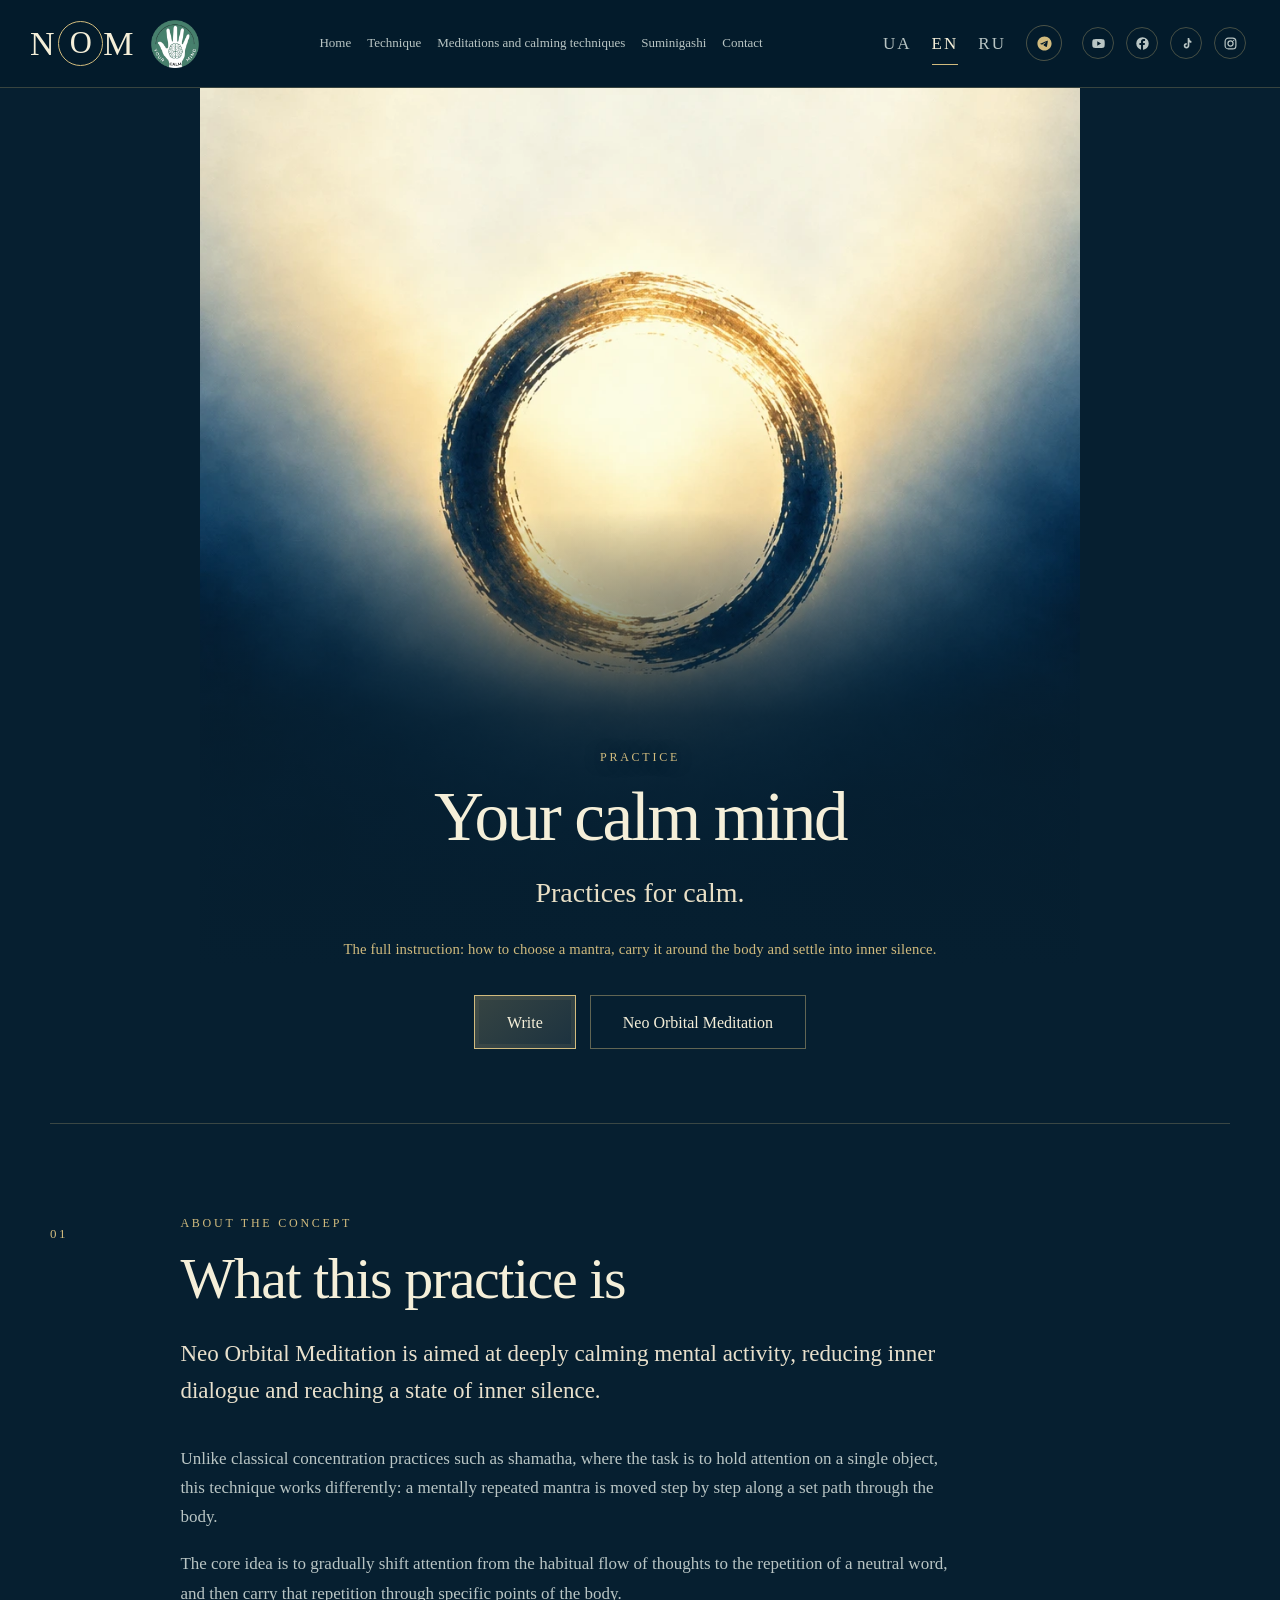
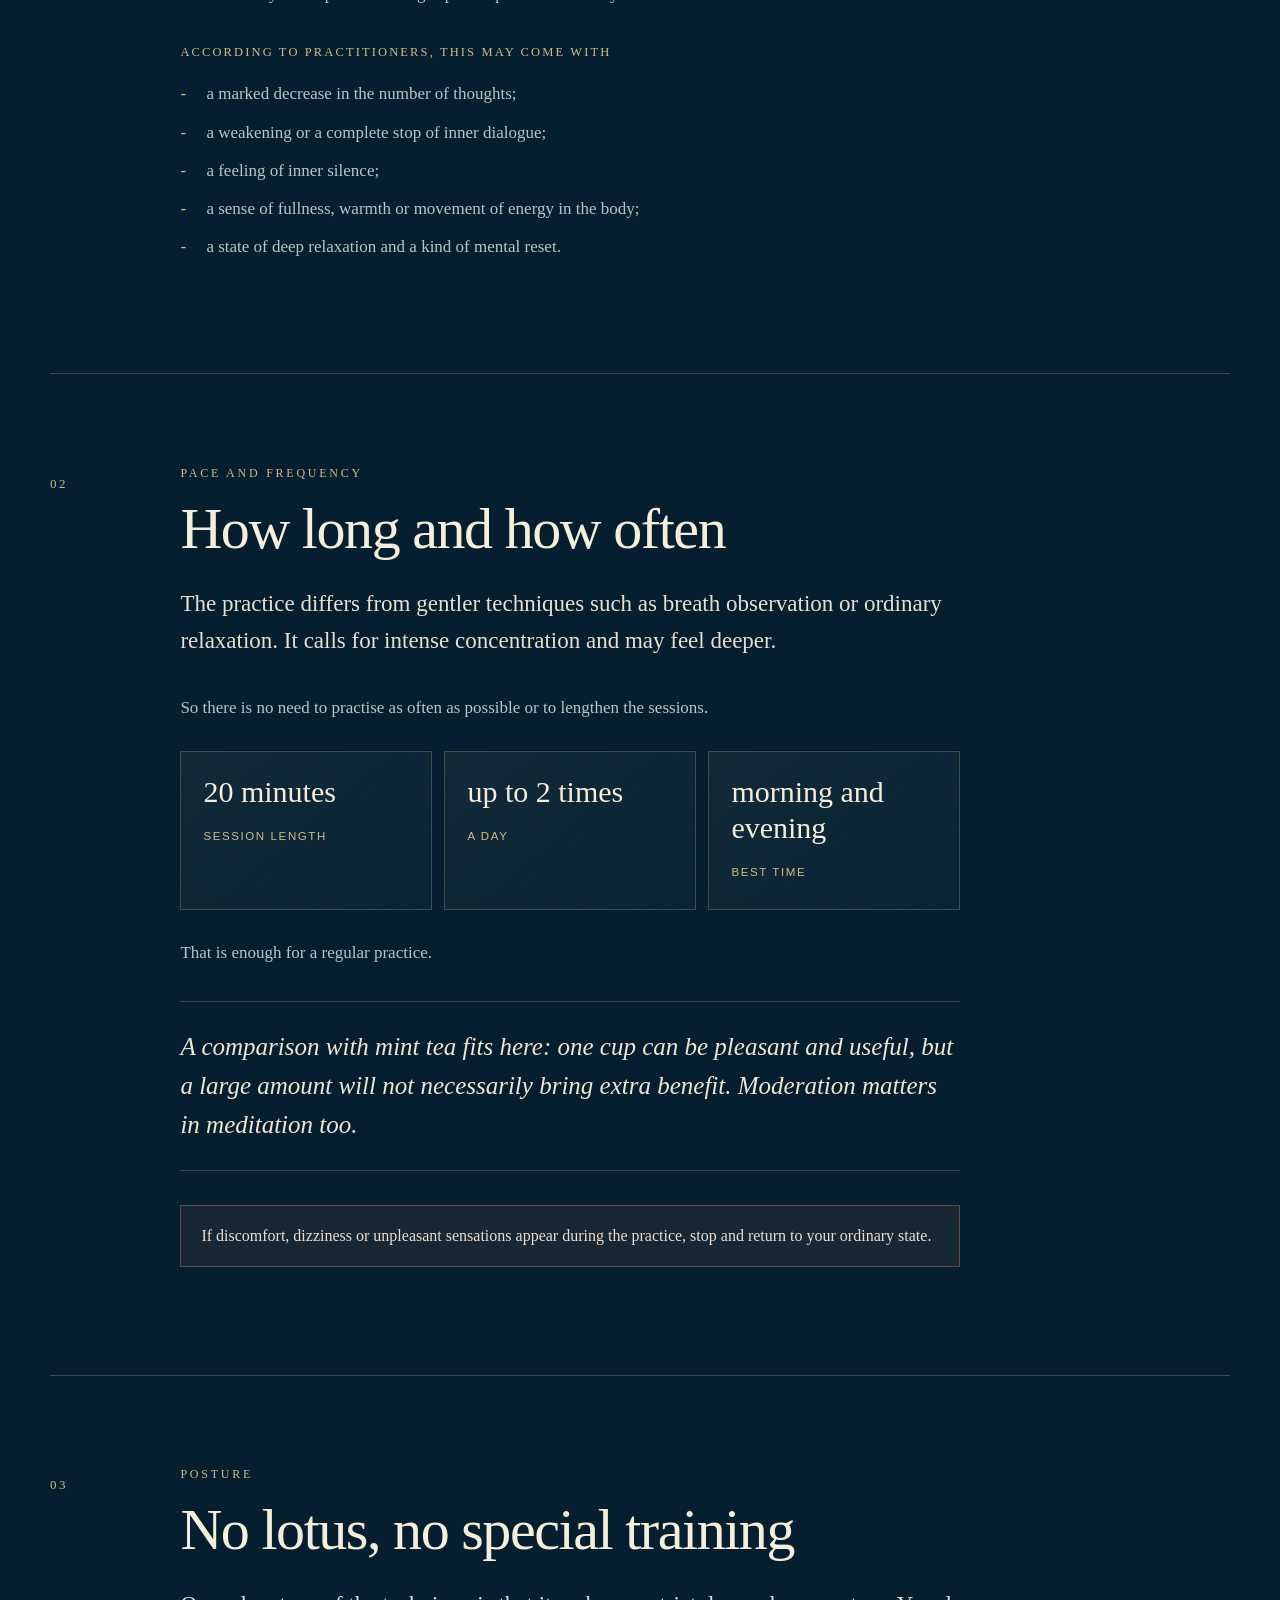
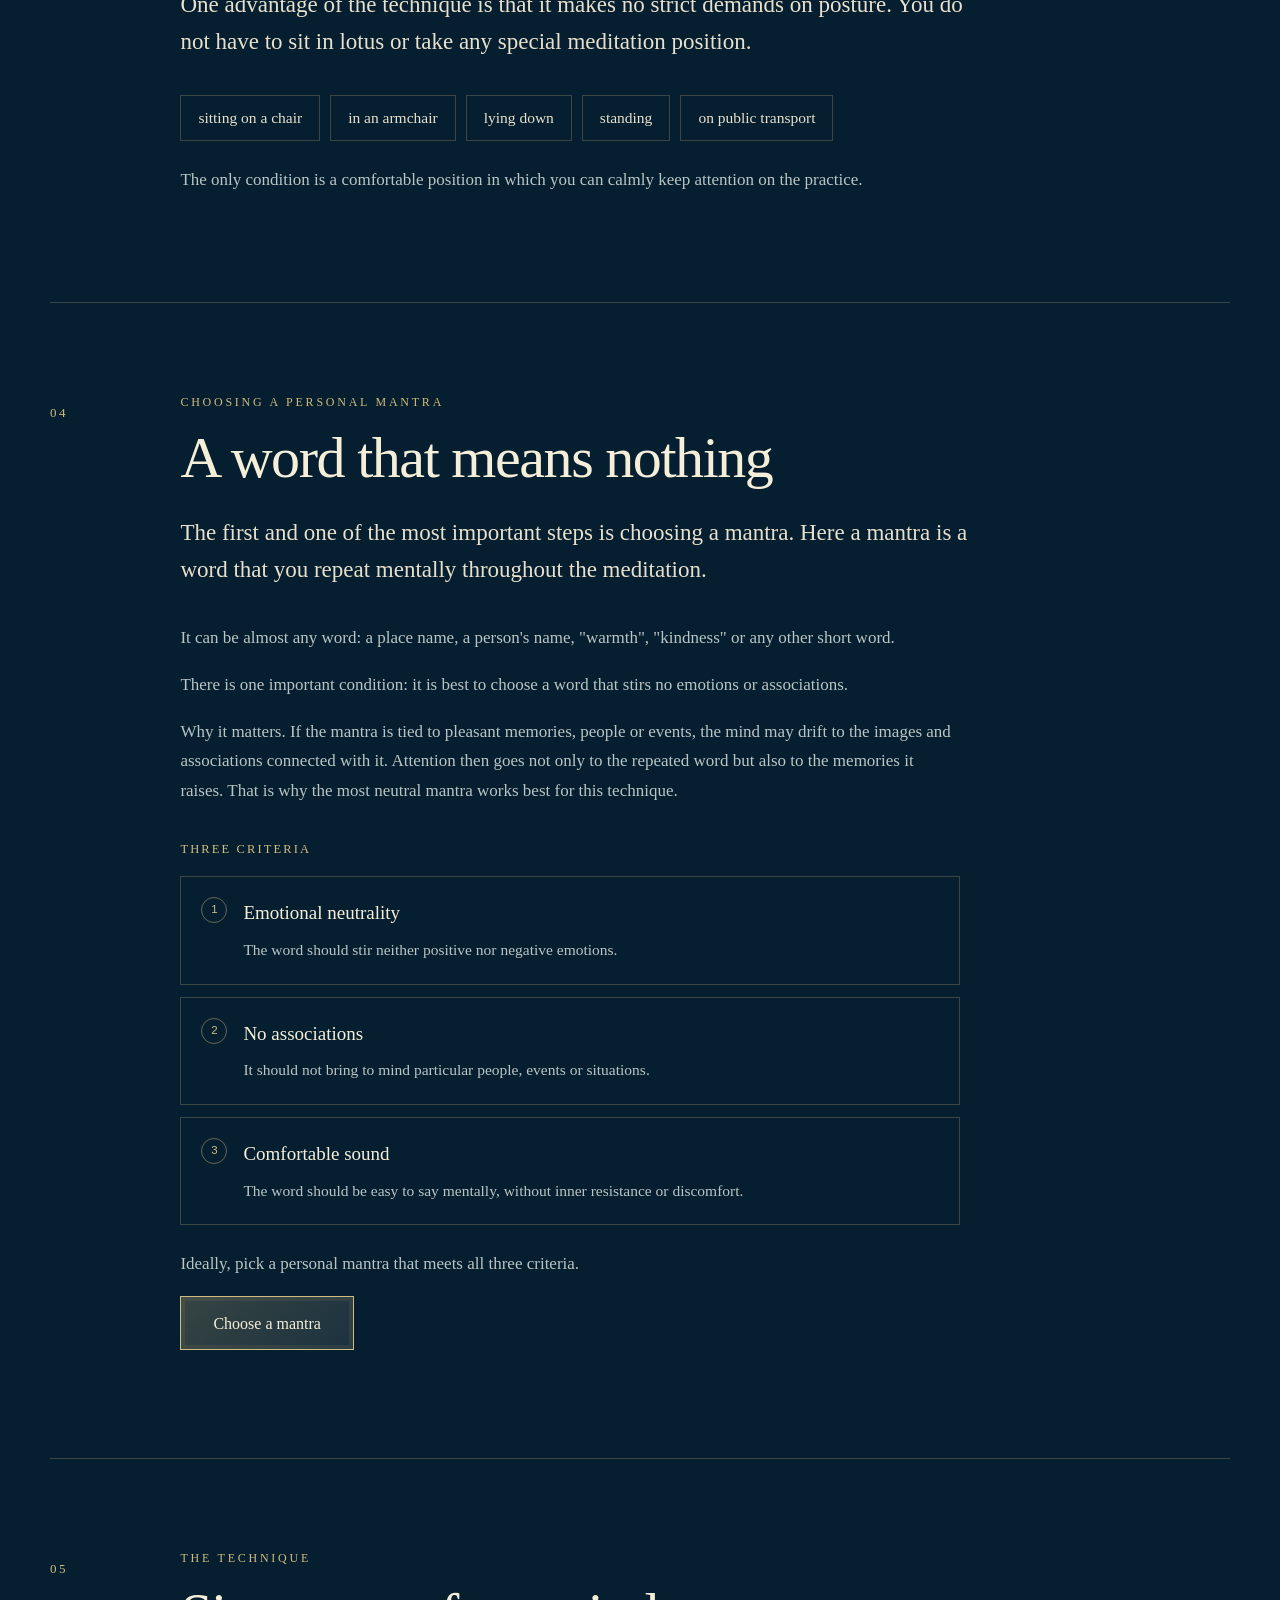
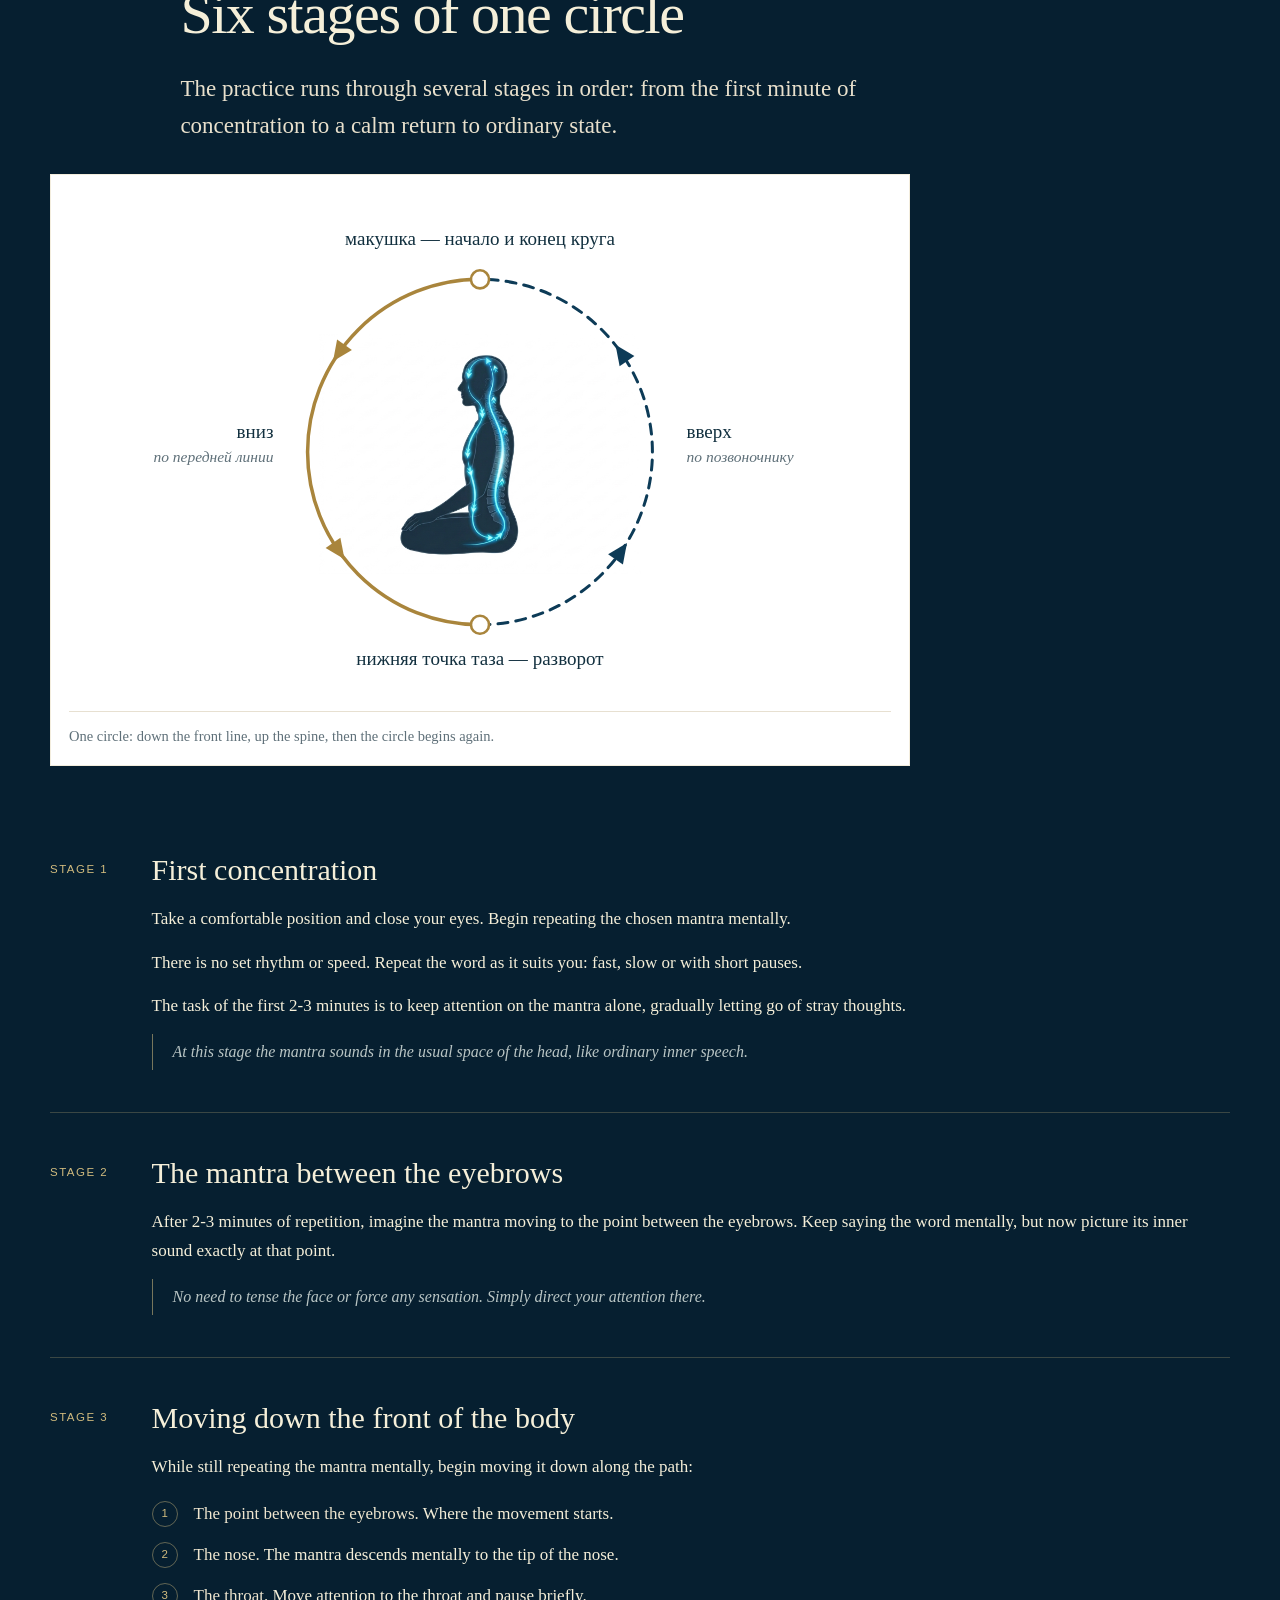
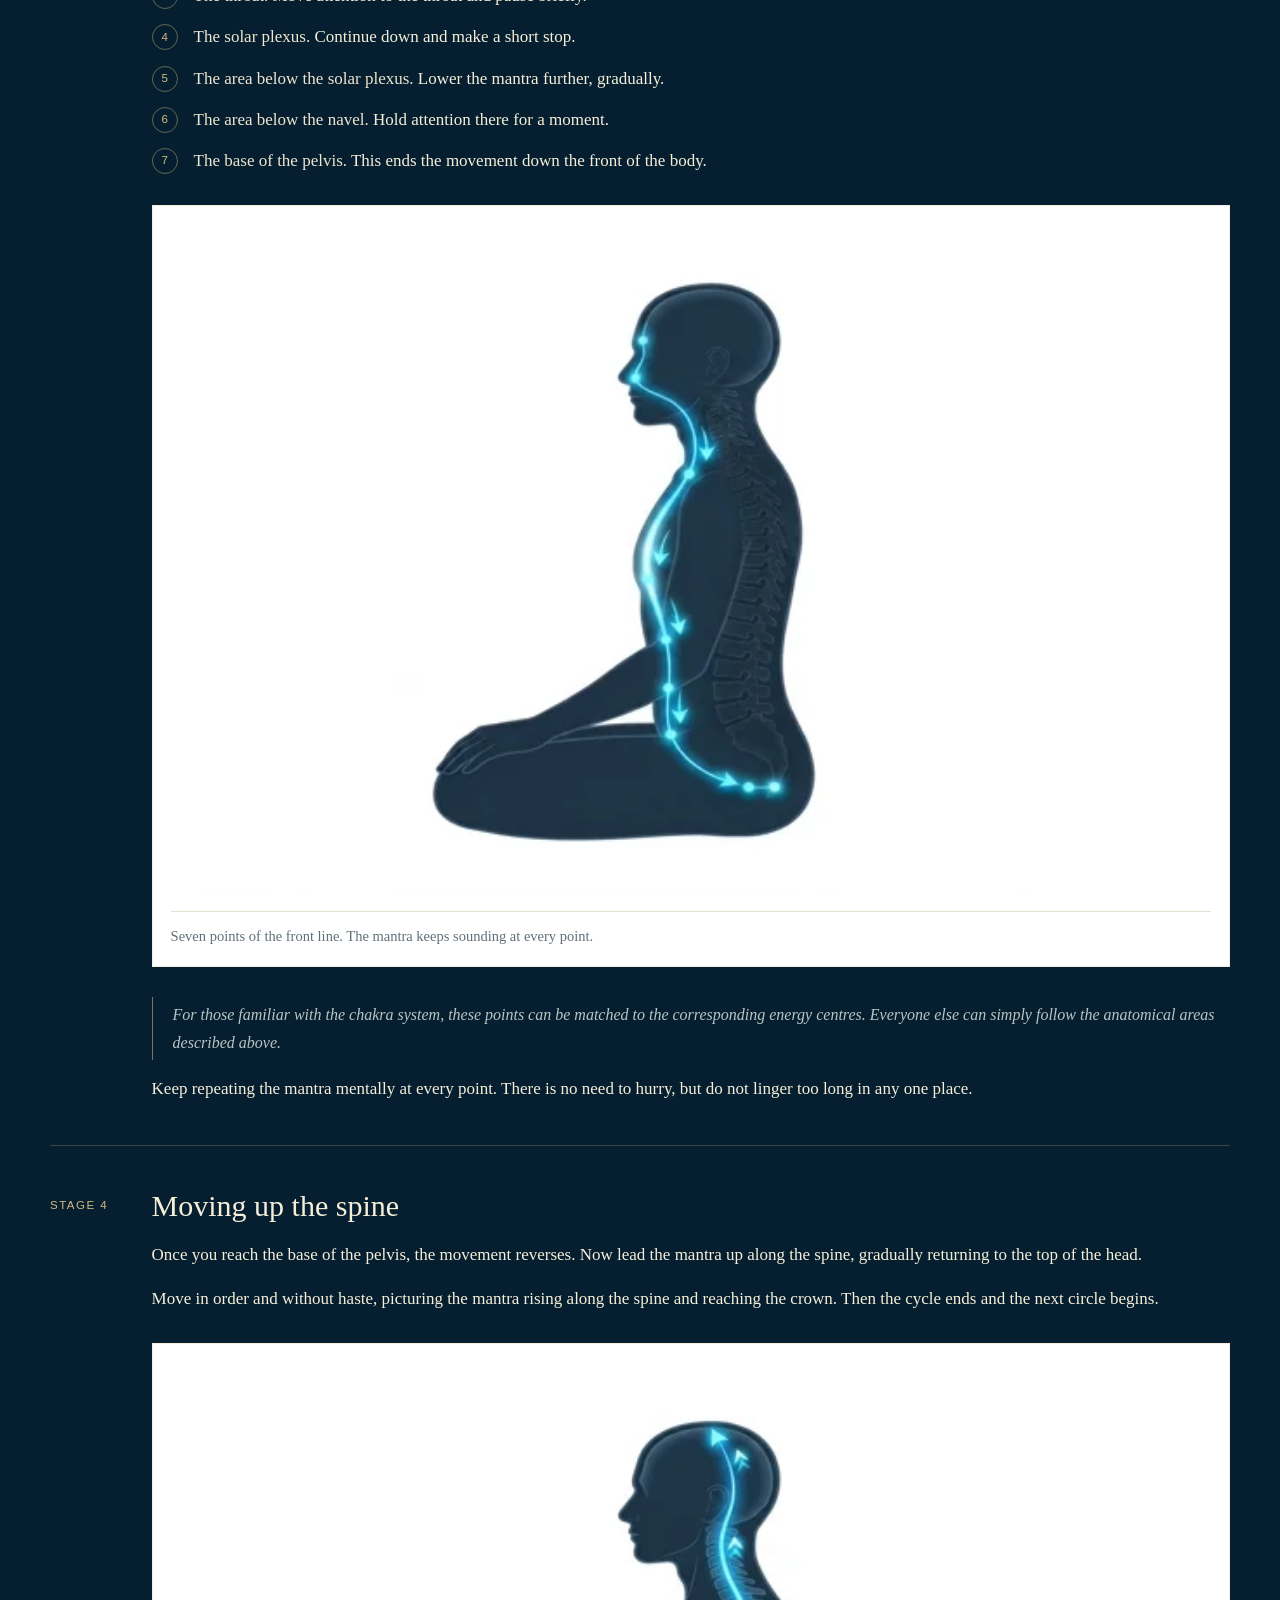
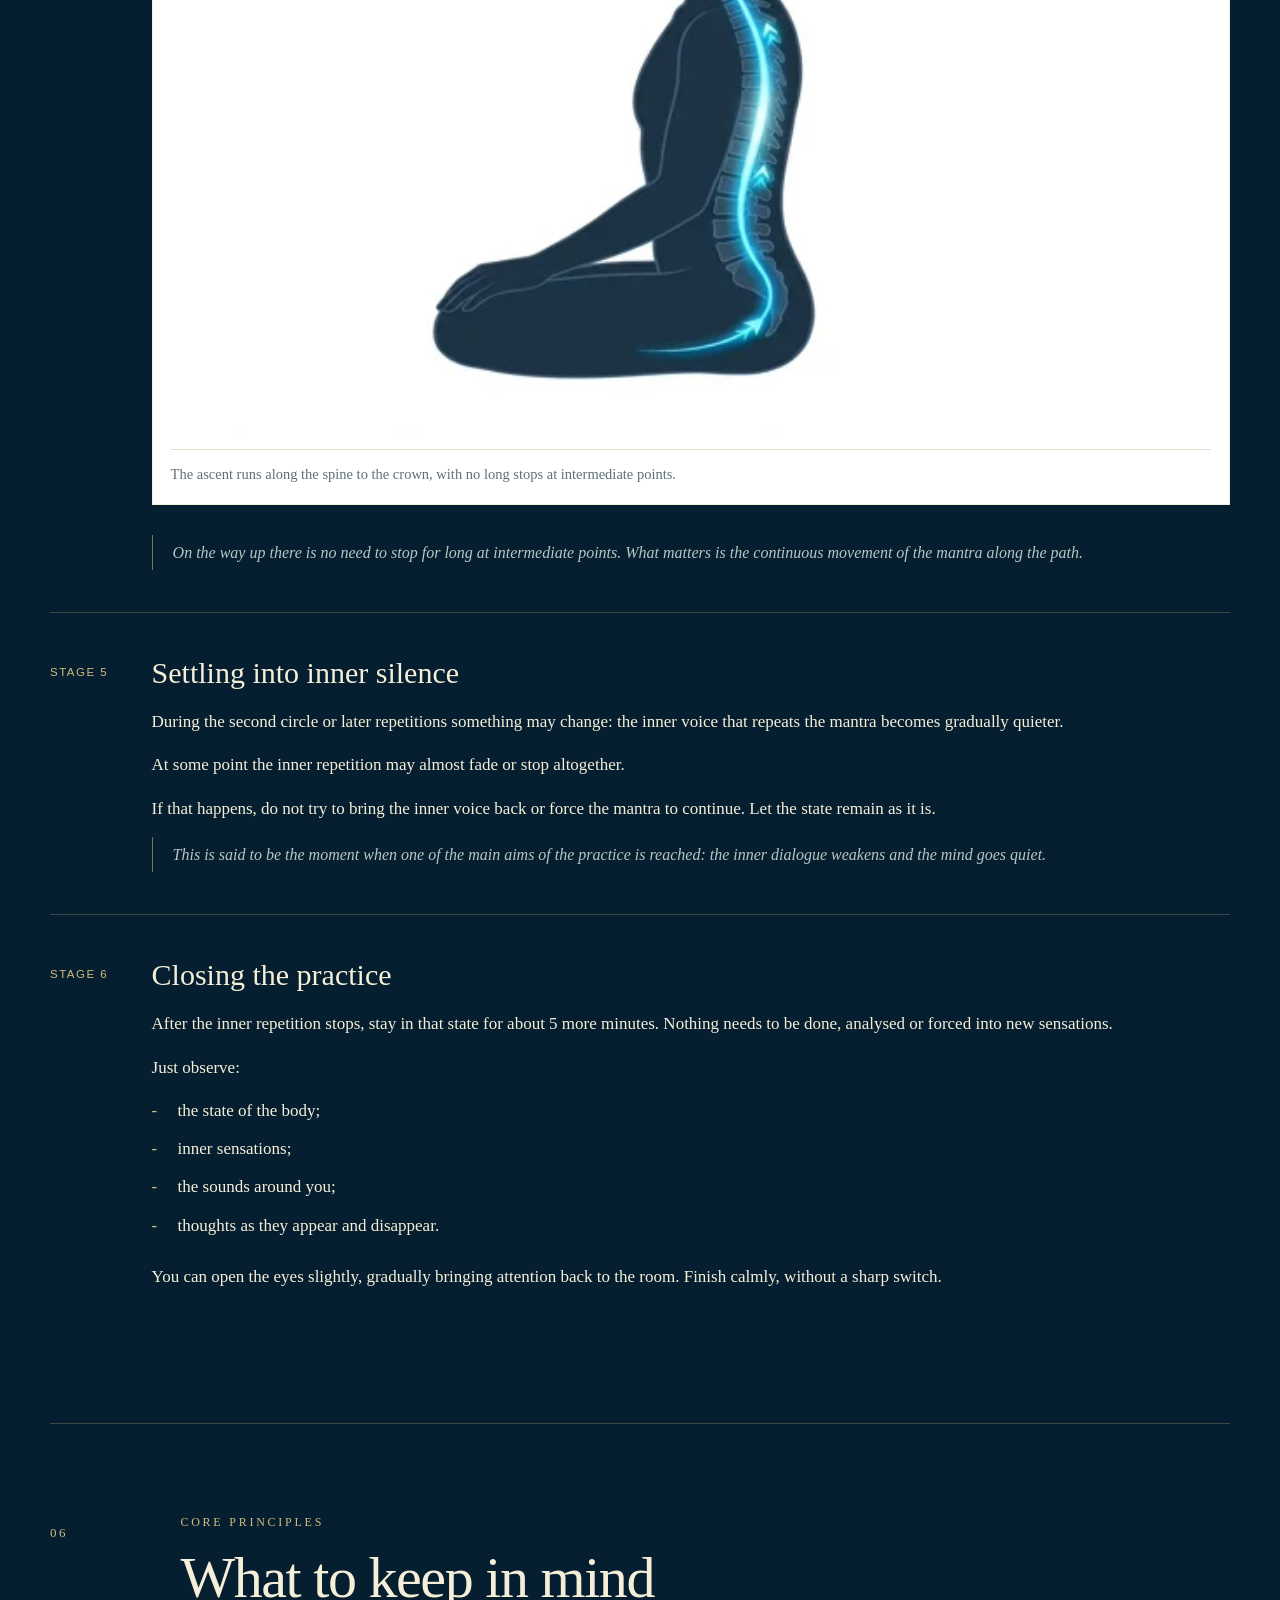
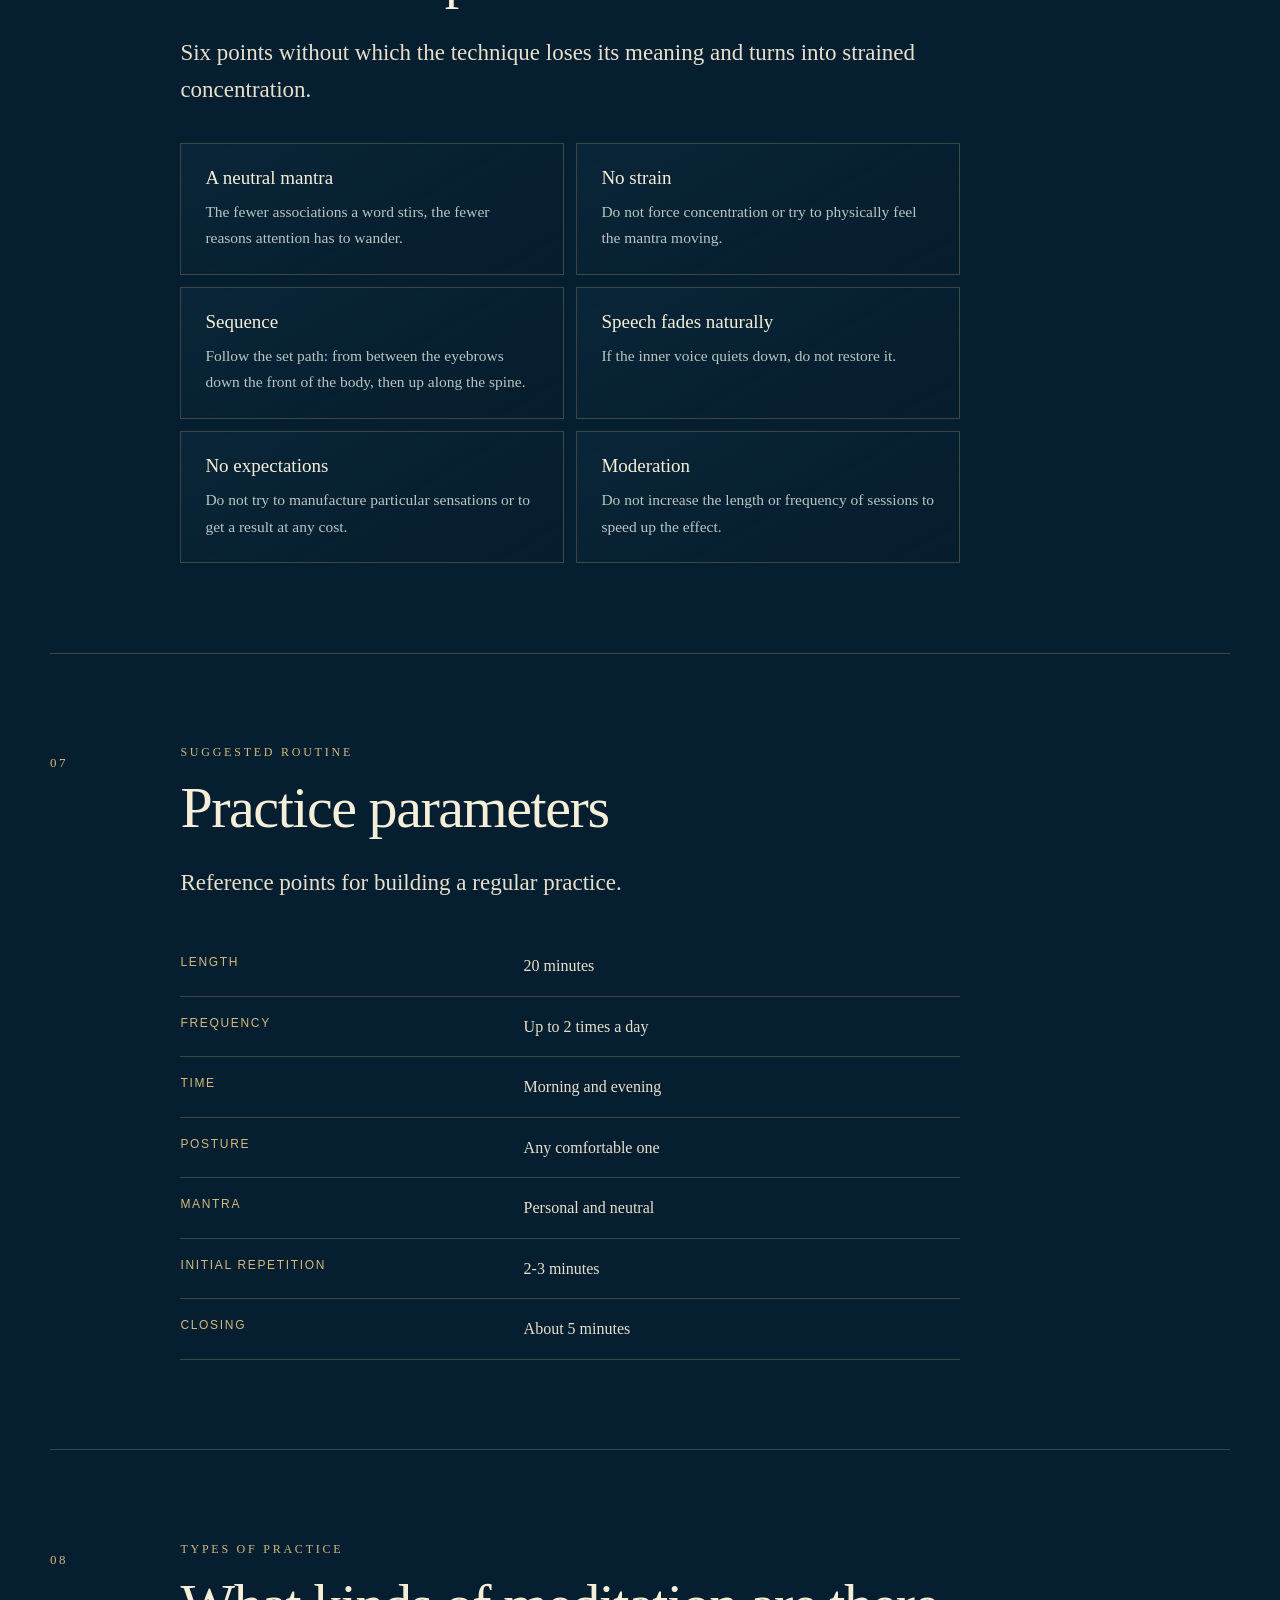
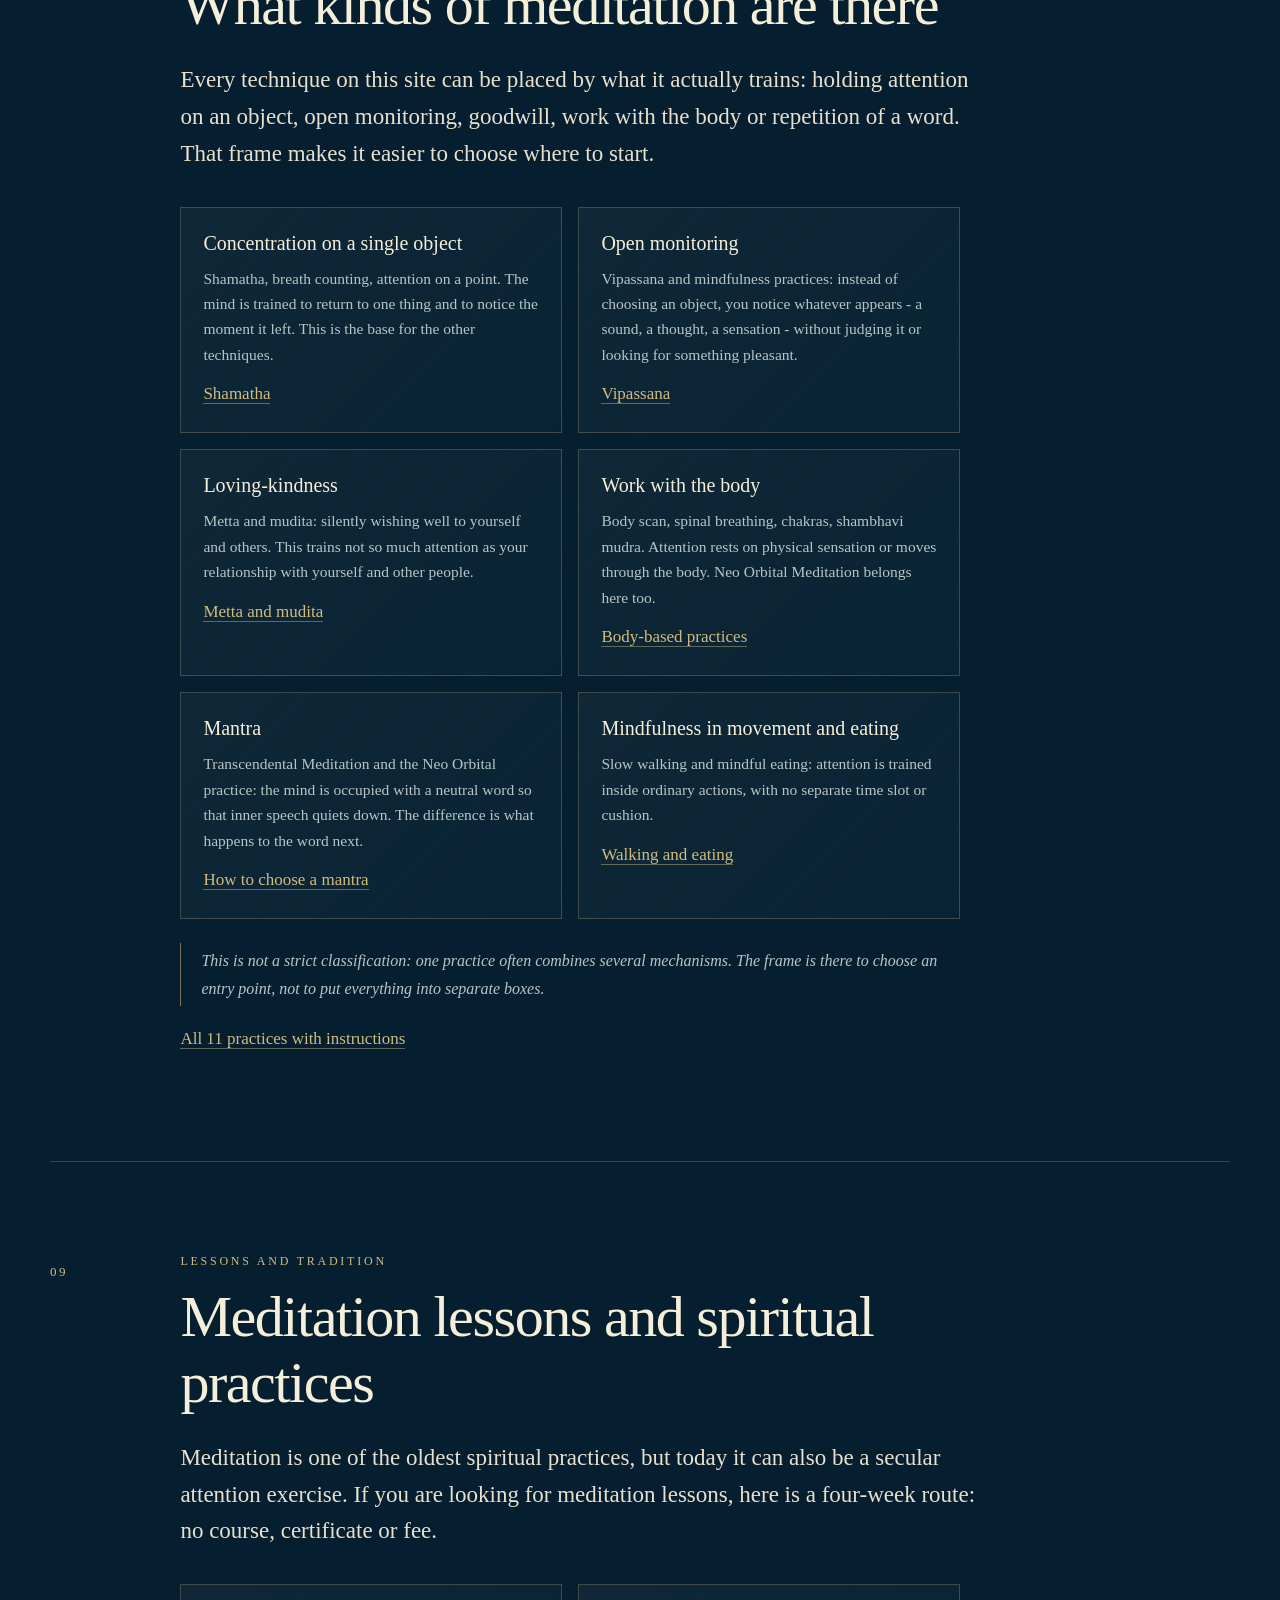
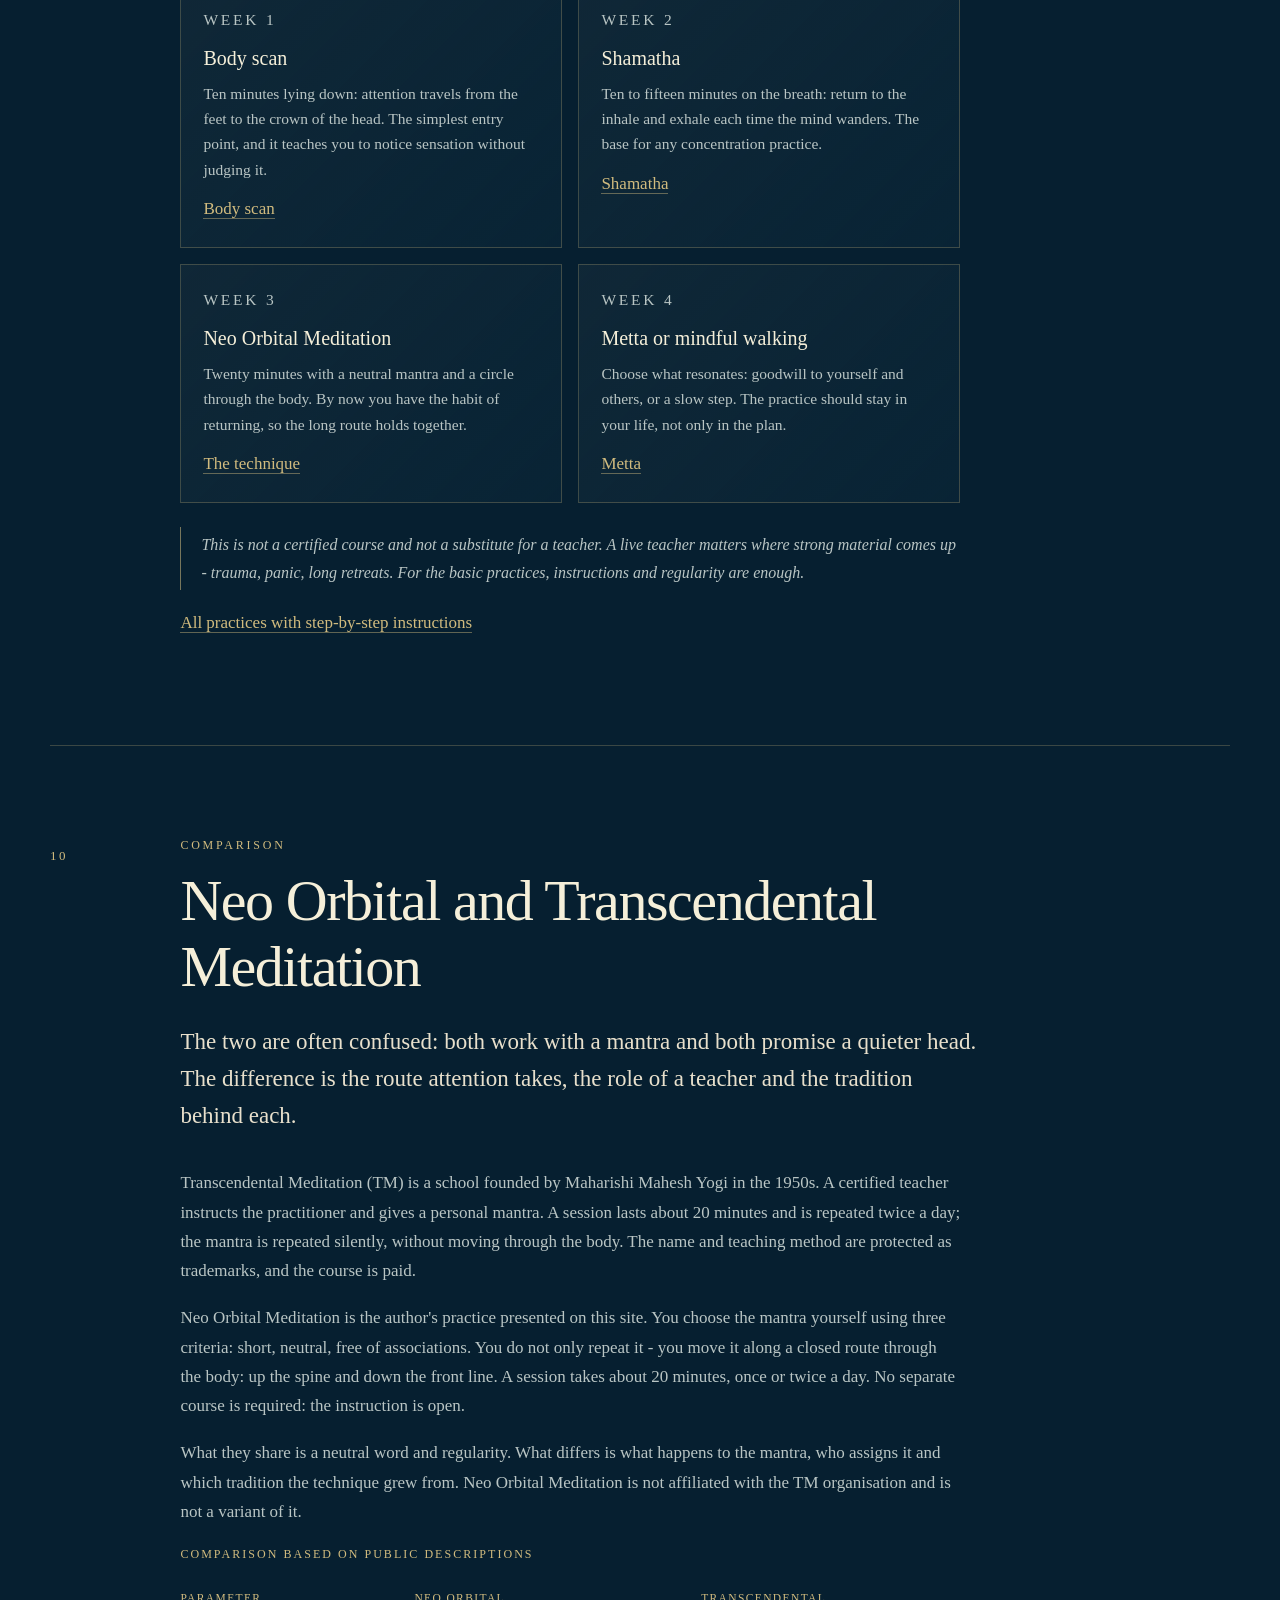
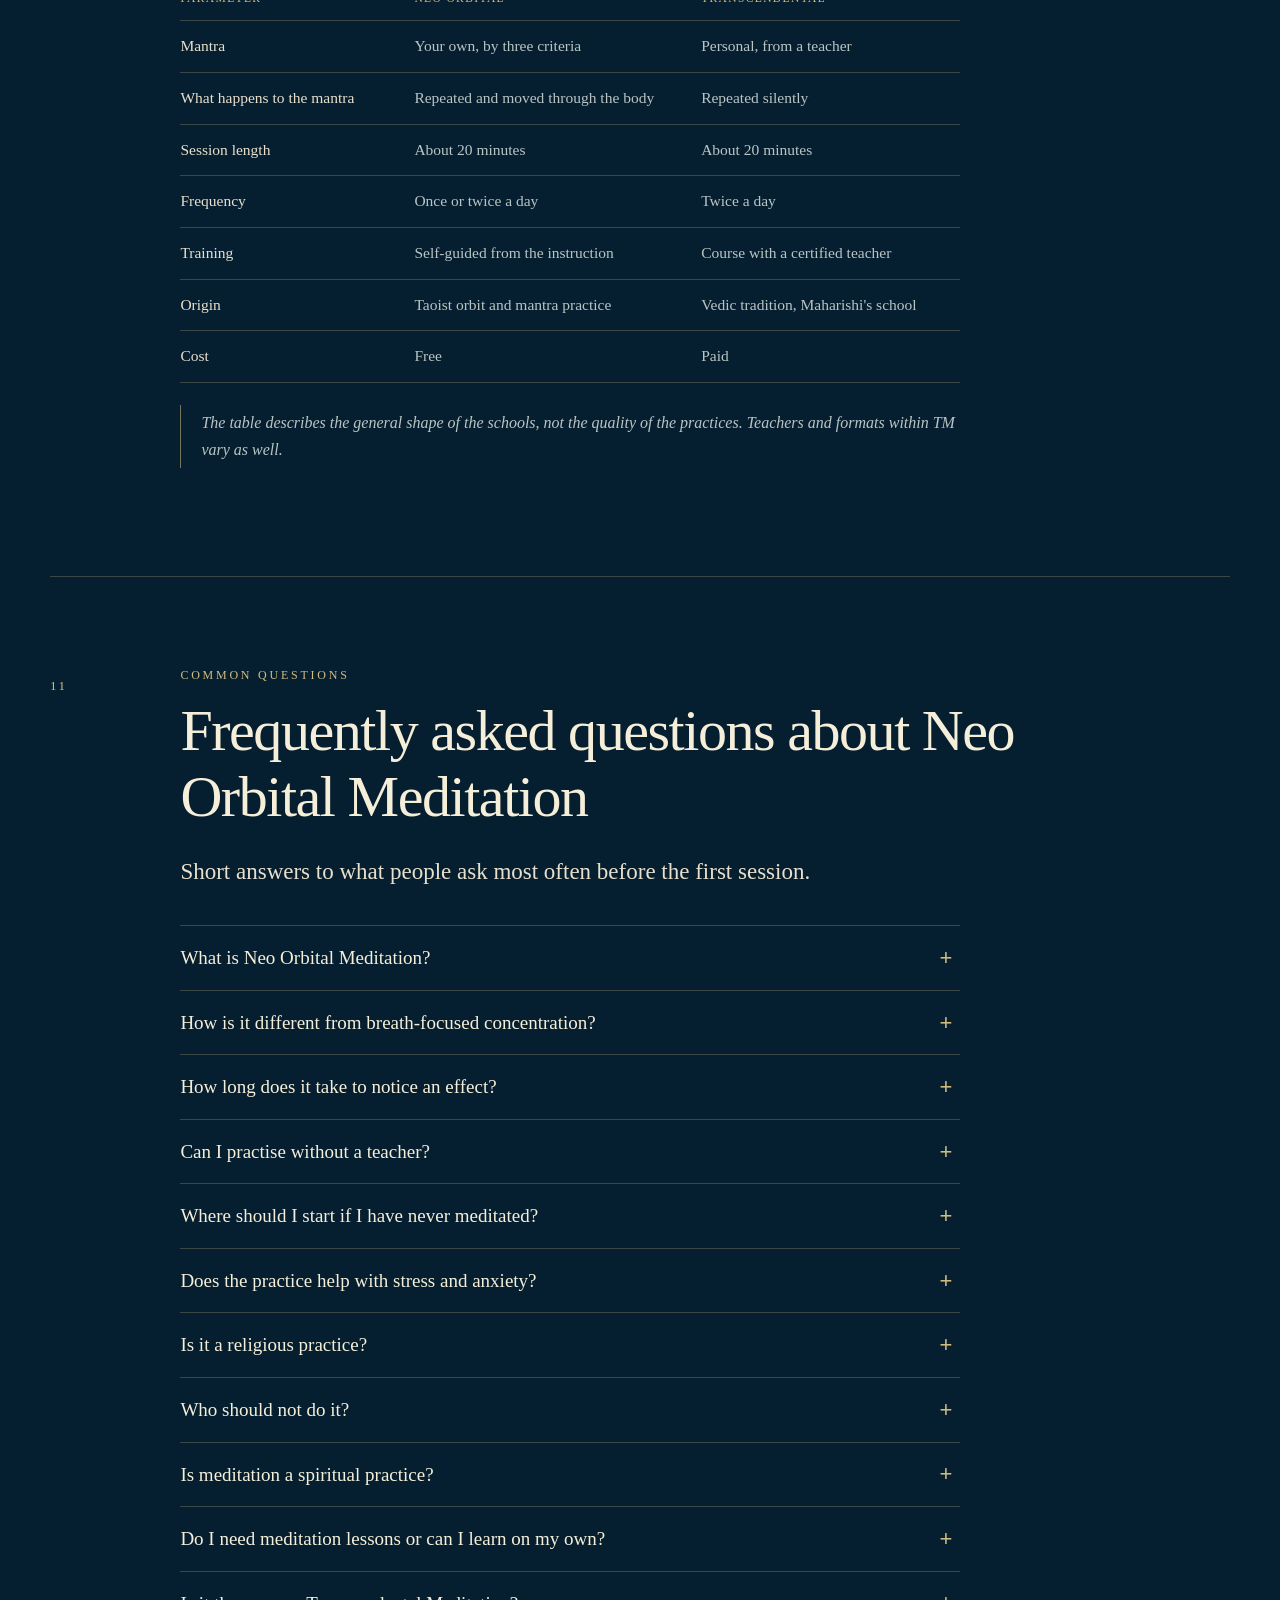
==== commit 477da1d0: "styles: версия 21 после правок главной" ====
--- a/index-en.html
+++ b/index-en.html
@@ -8,7 +8,7 @@
   <title>Neo Orbital Meditation: technique, mantra, calming the mind</title>
   <link rel="icon" href="assets/neo-orbital-enso-header.webp" type="image/webp">
   <link rel="preload" href="assets/neo-orbital-enso-header.webp" as="image" type="image/webp">
-  <link rel="stylesheet" href="styles.css?v=20">
+  <link rel="stylesheet" href="styles.css?v=21">
   <!-- seo:start -->
   <meta name="robots" content="index, follow, max-image-preview:large, max-snippet:-1, max-video-preview:-1">
   <meta name="google-site-verification" content="X3x_r4cE2_QVfyAKcidiihhfKGlvc1Is_DU5hhui4Nc">
@@ -670,6 +670,11 @@
                   <td>Taoist orbit and mantra practice</td>
                   <td>Vedic tradition, Maharishi's school</td>
                 </tr>
+                <tr>
+                  <th scope="row">Cost</th>
+                  <td>Free</td>
+                  <td>Paid</td>
+                </tr>
               </tbody>
             </table>
           </div>
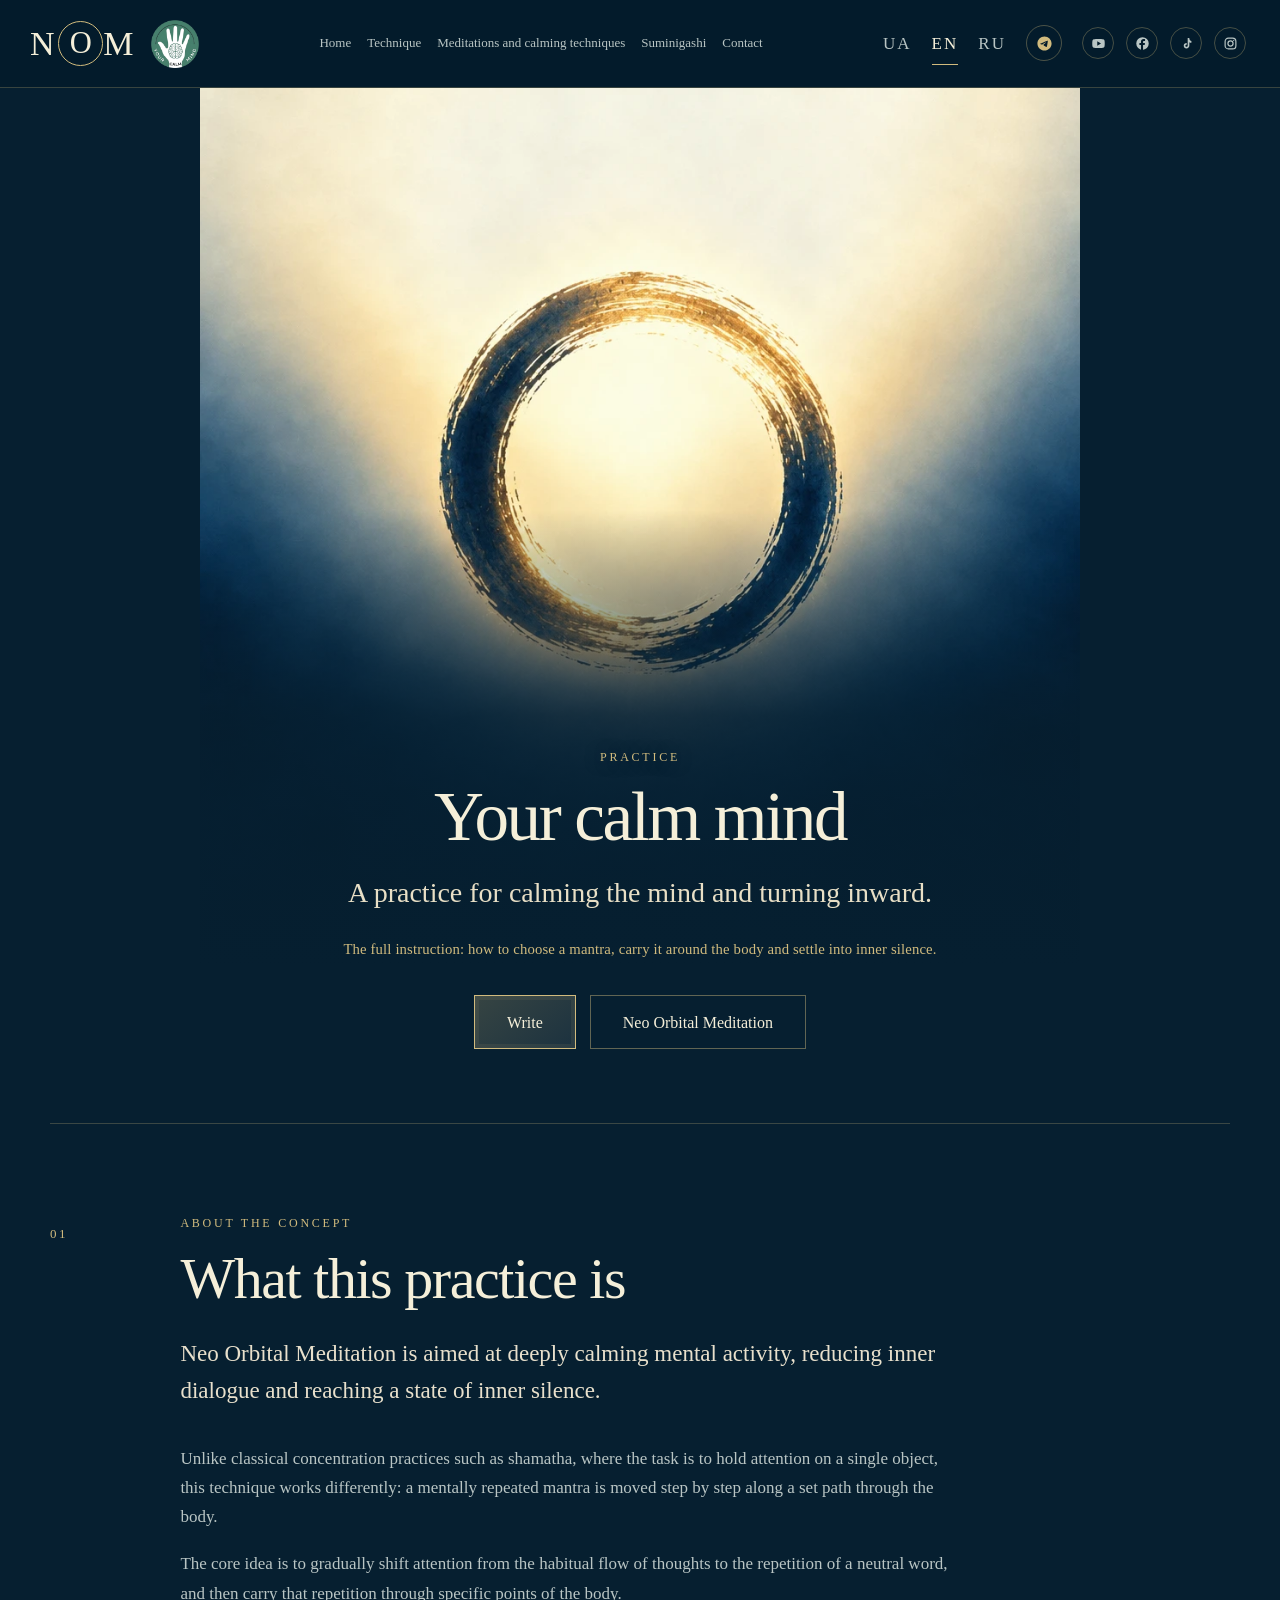
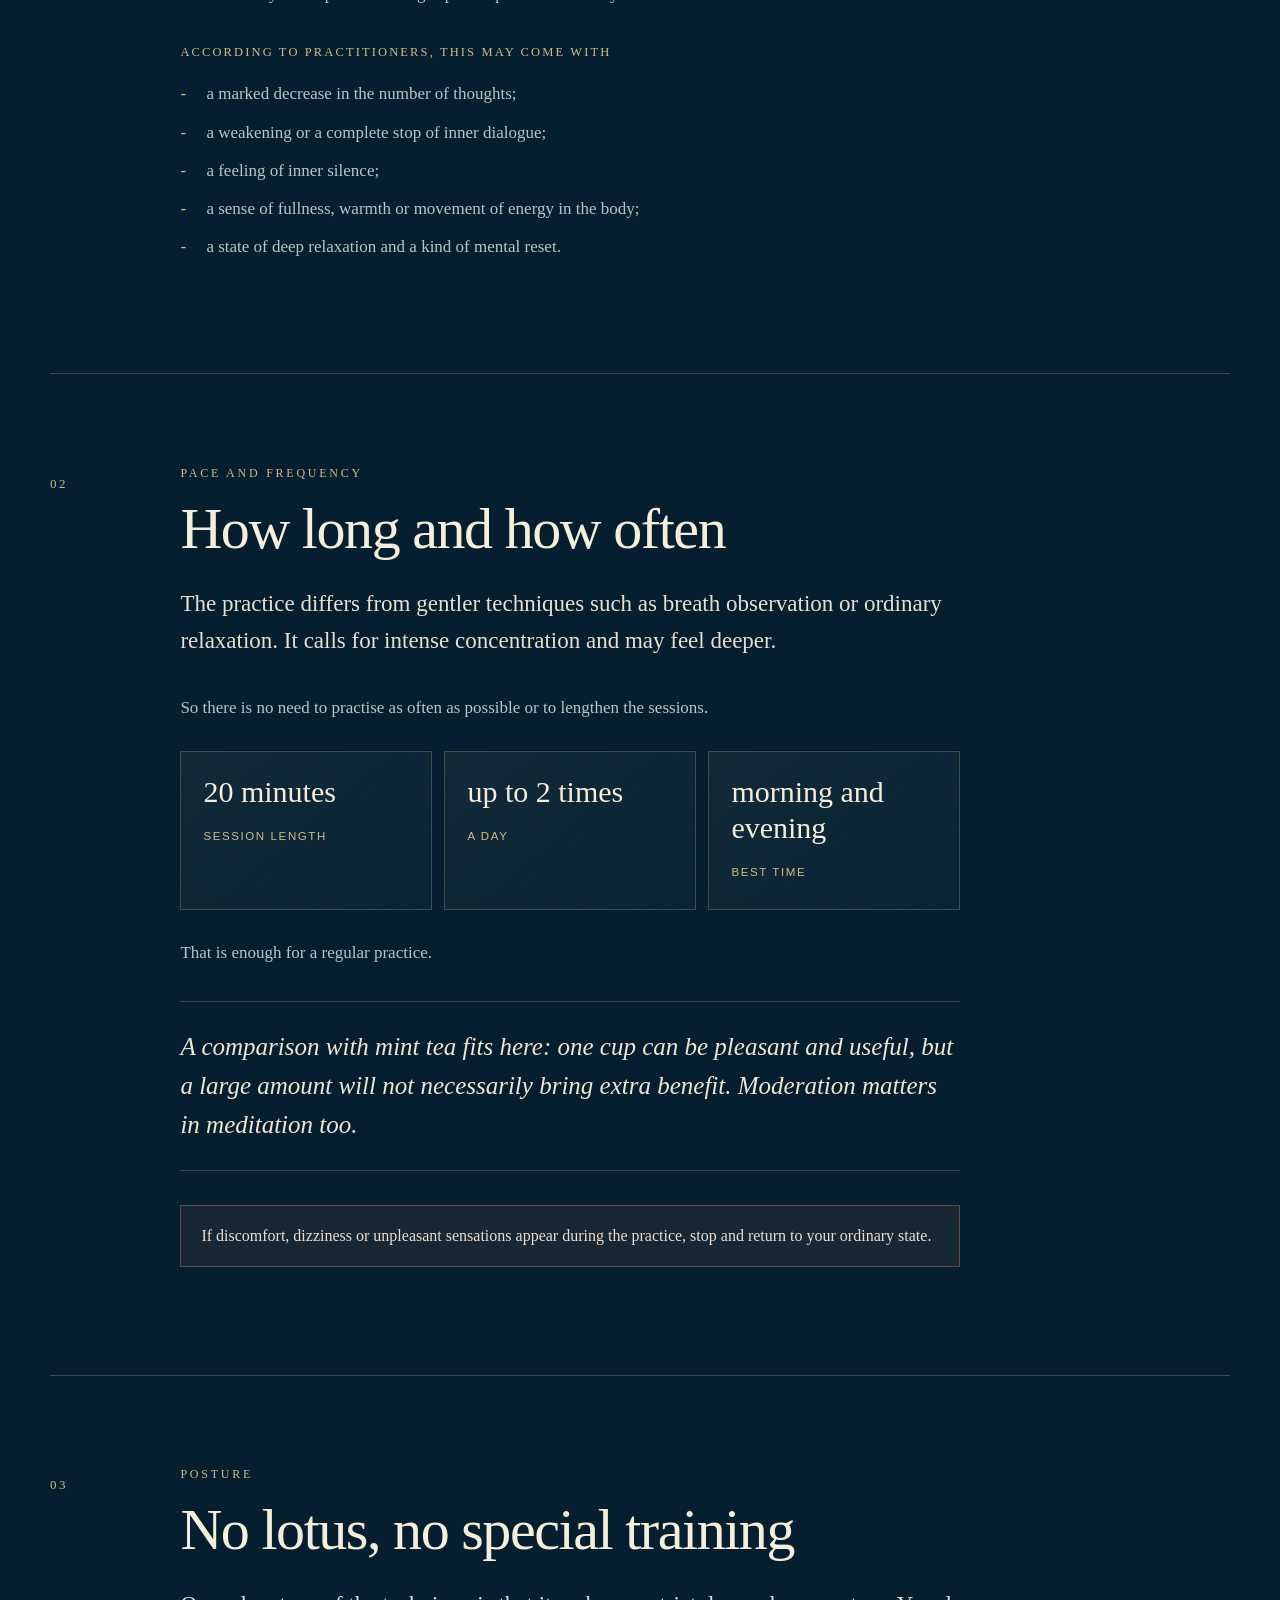
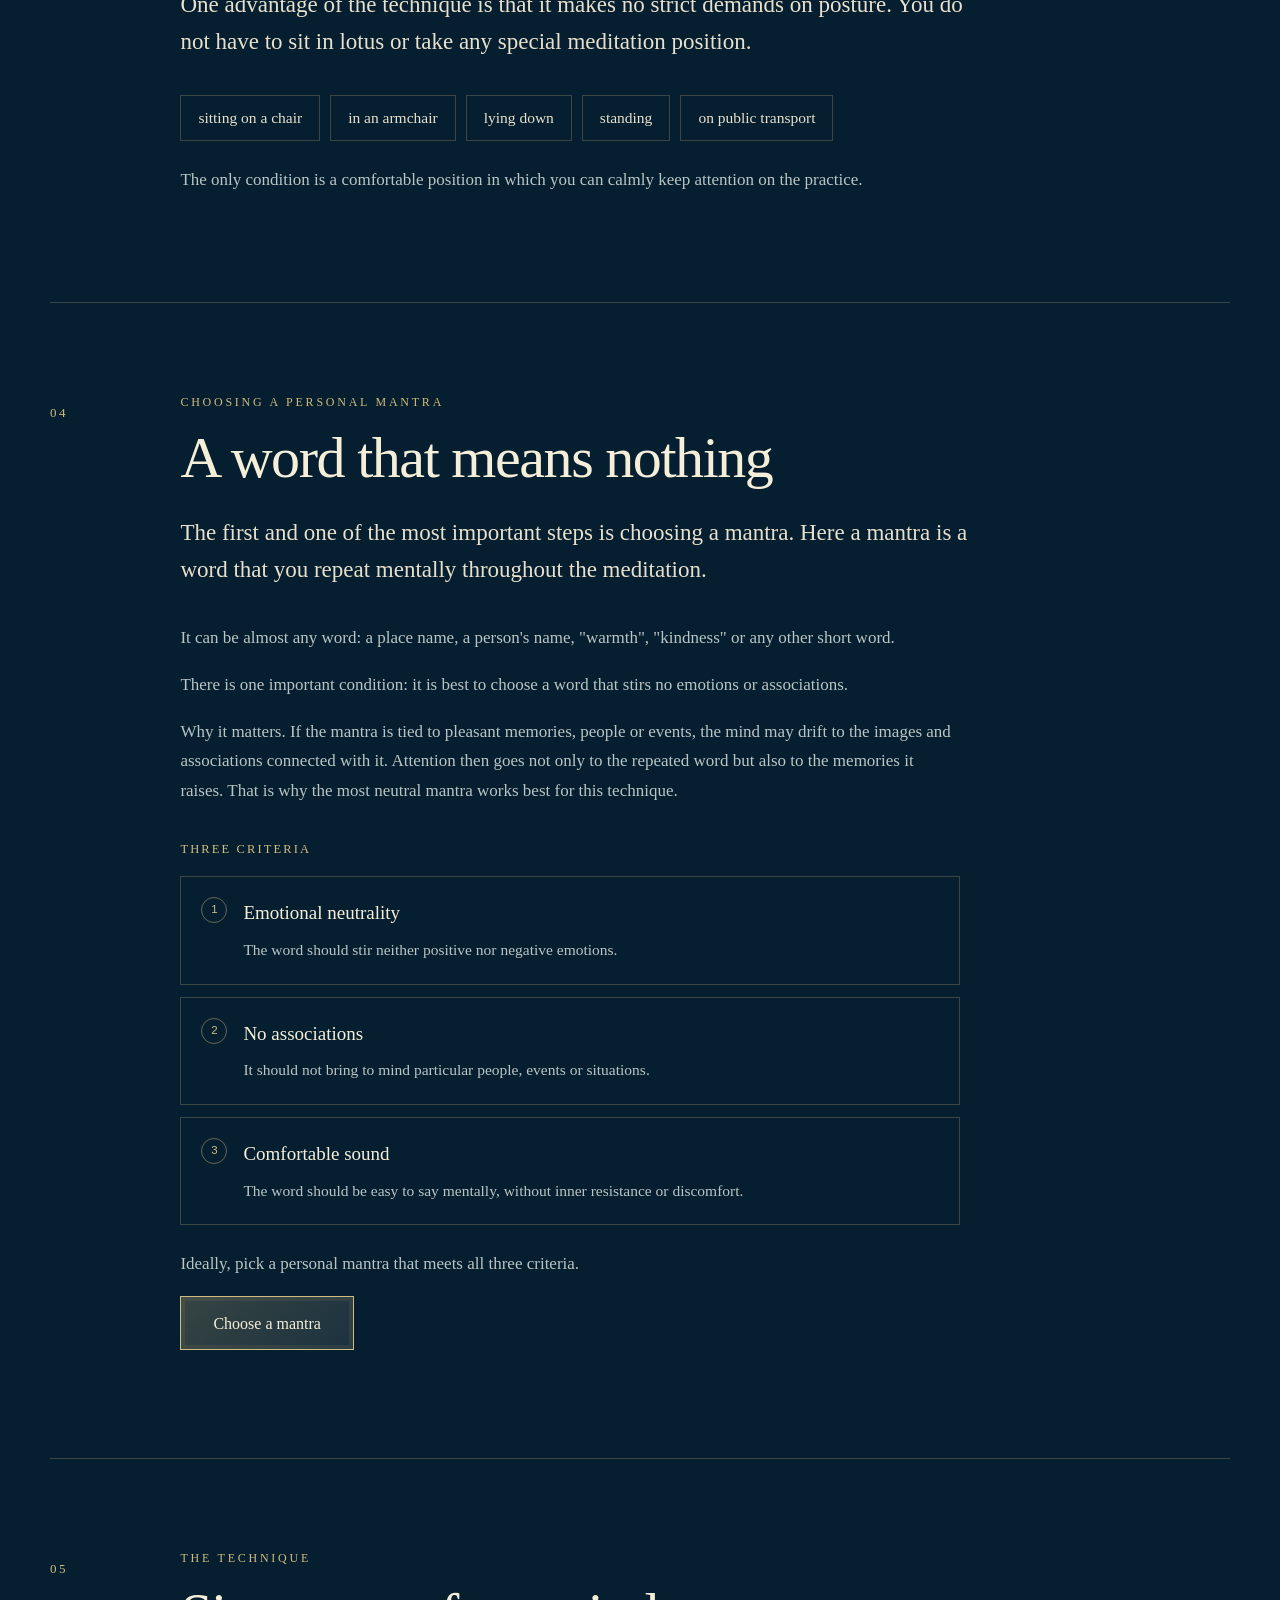
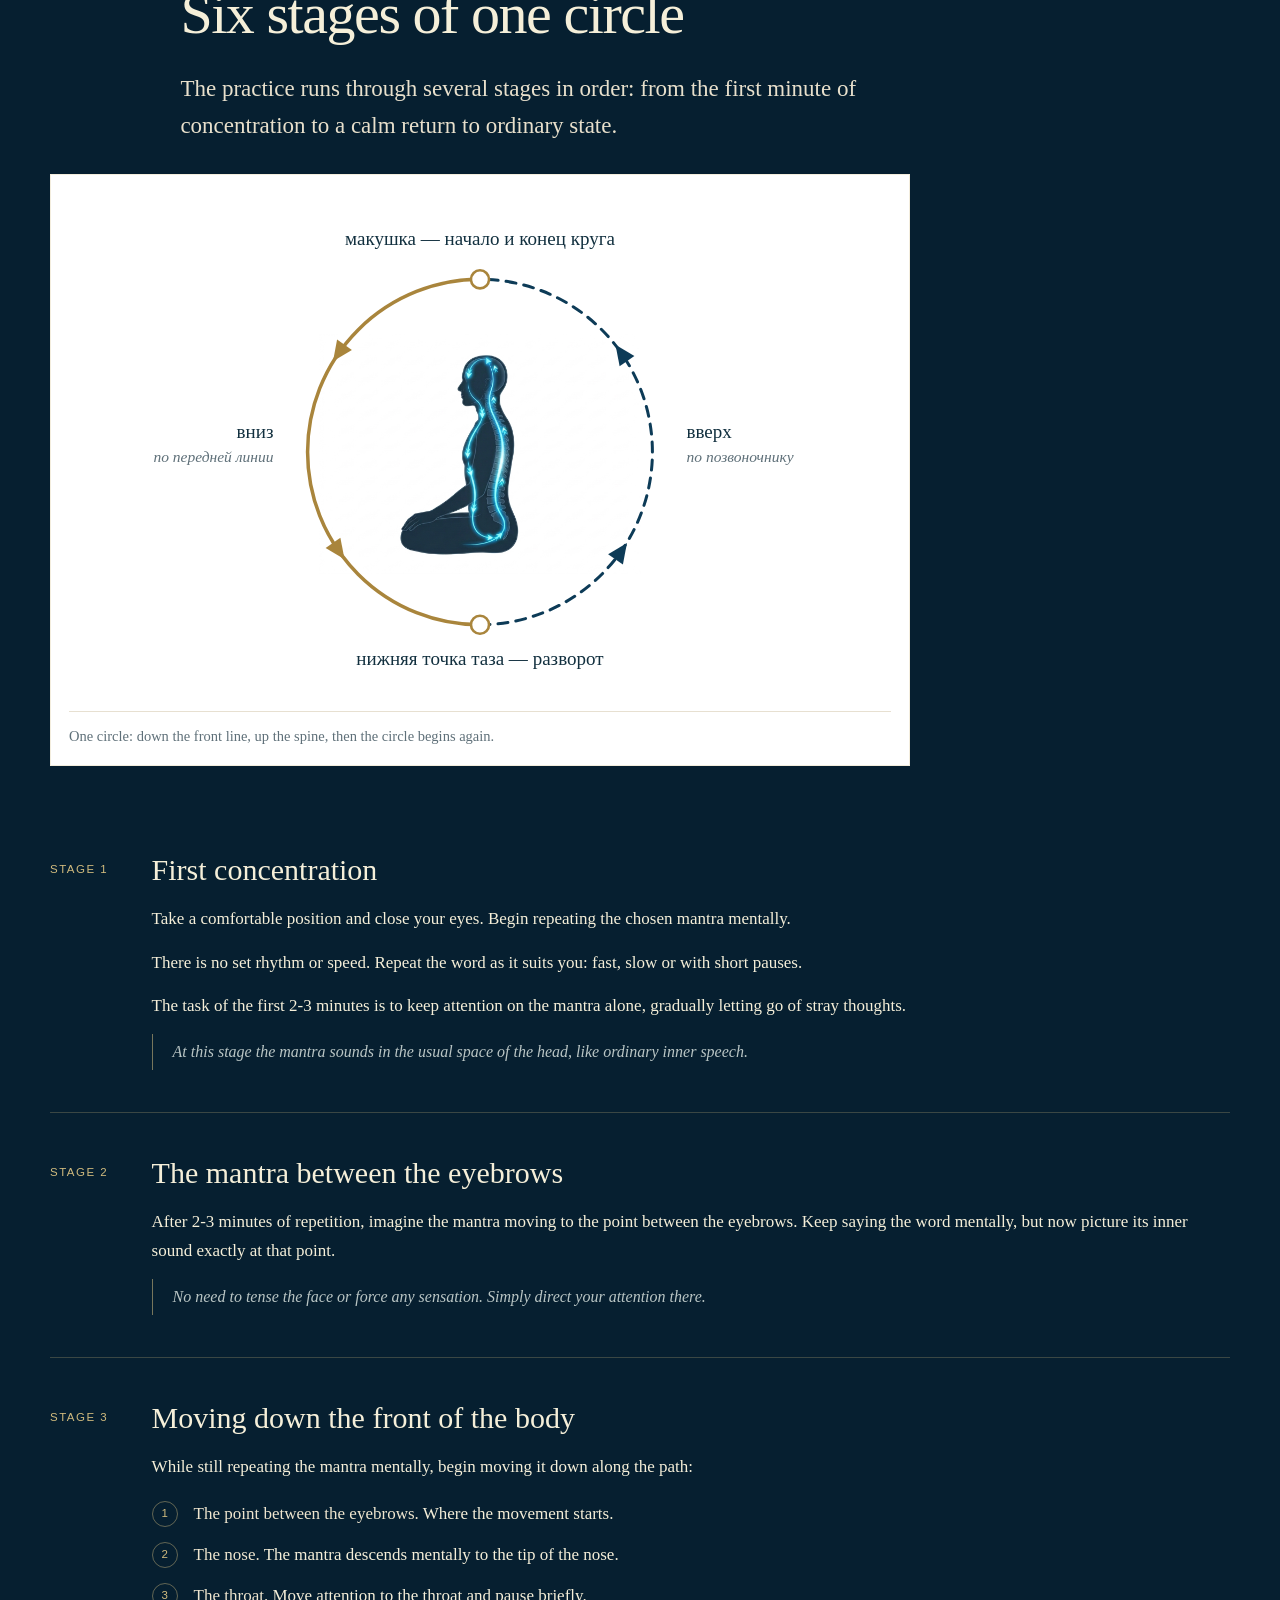
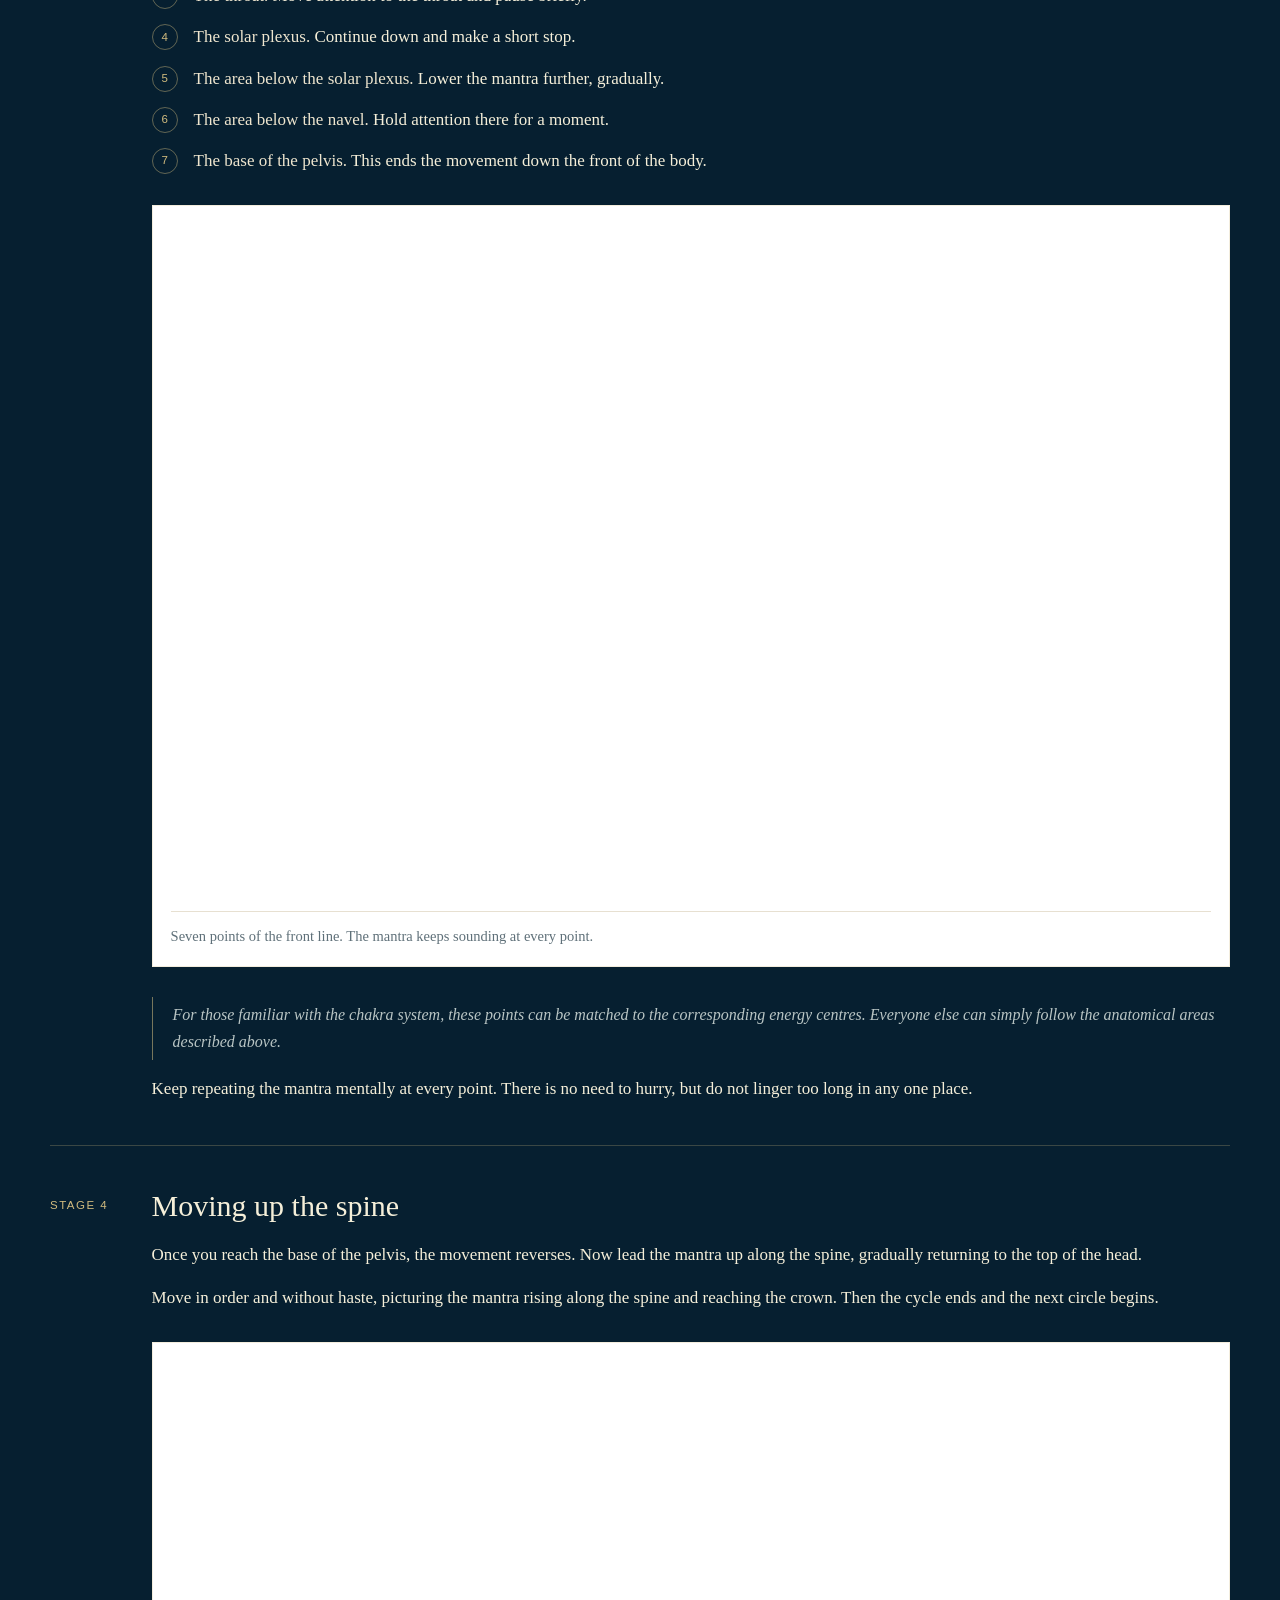
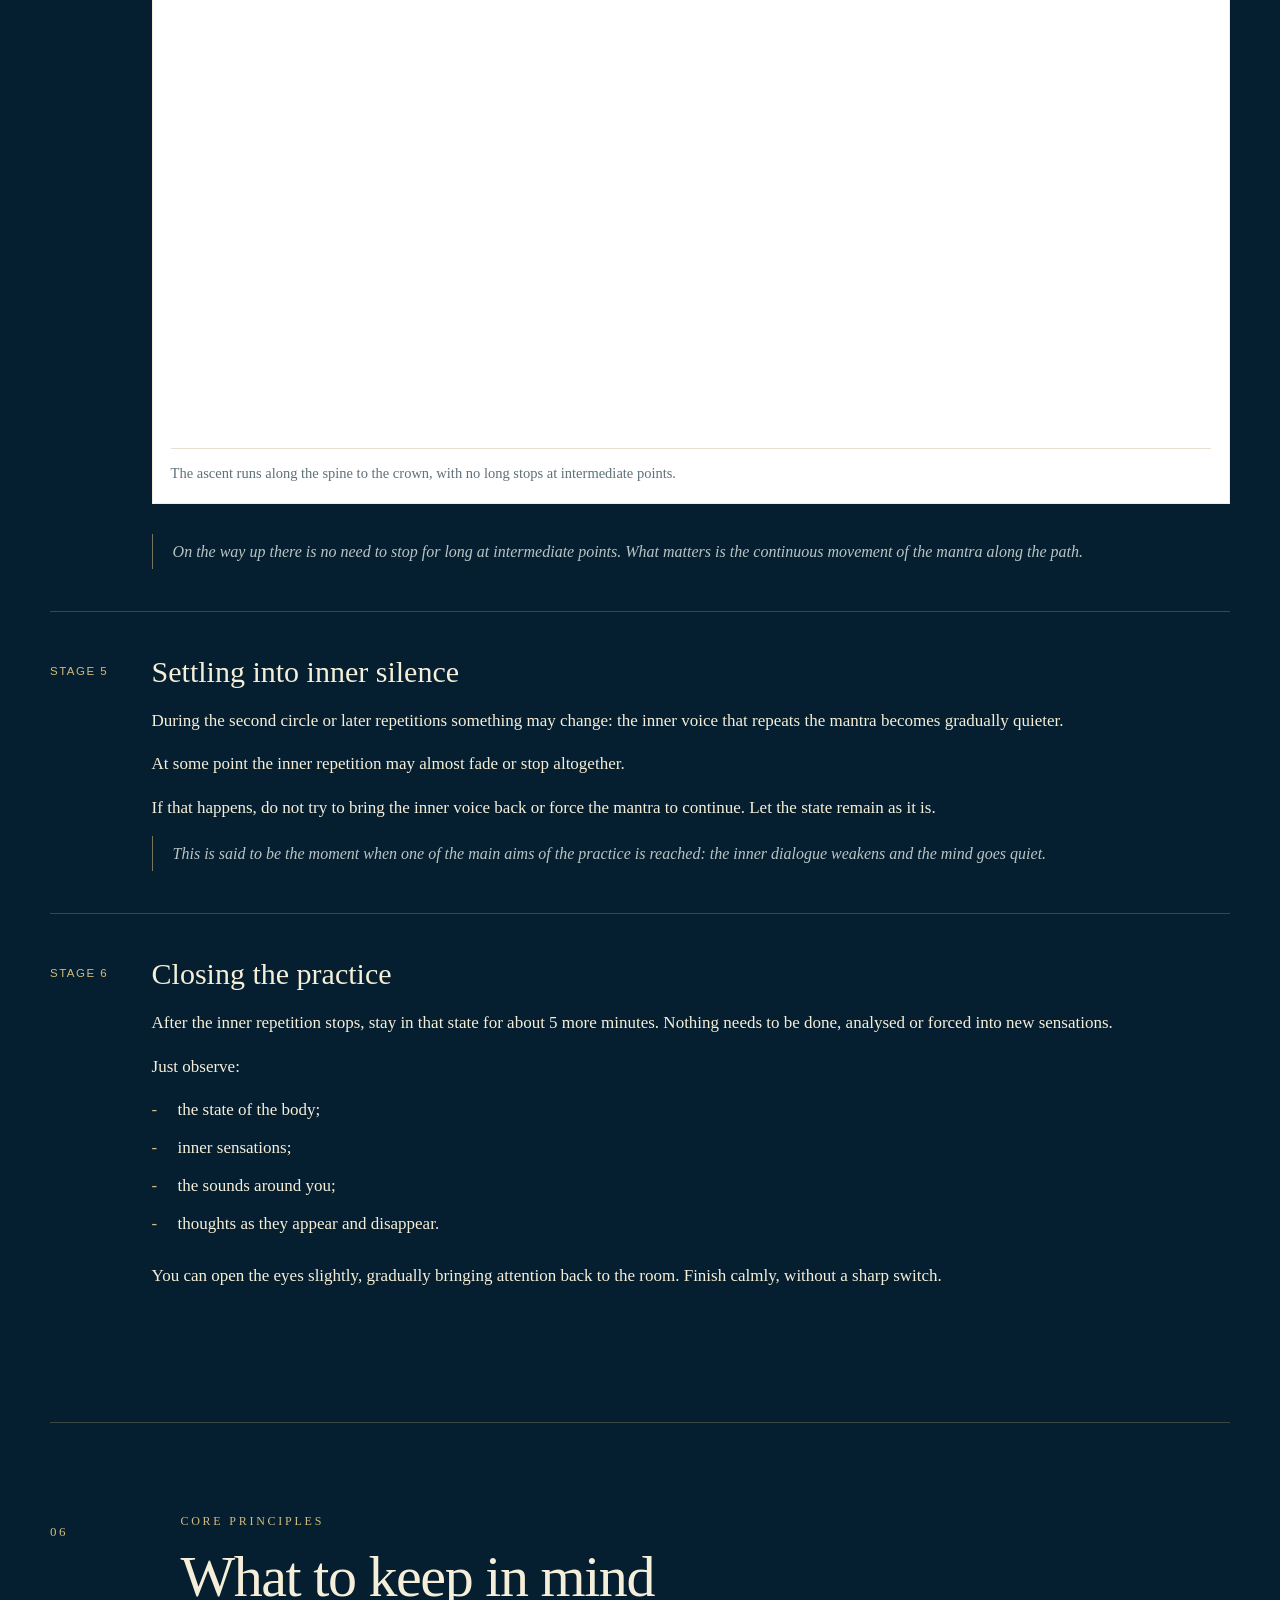
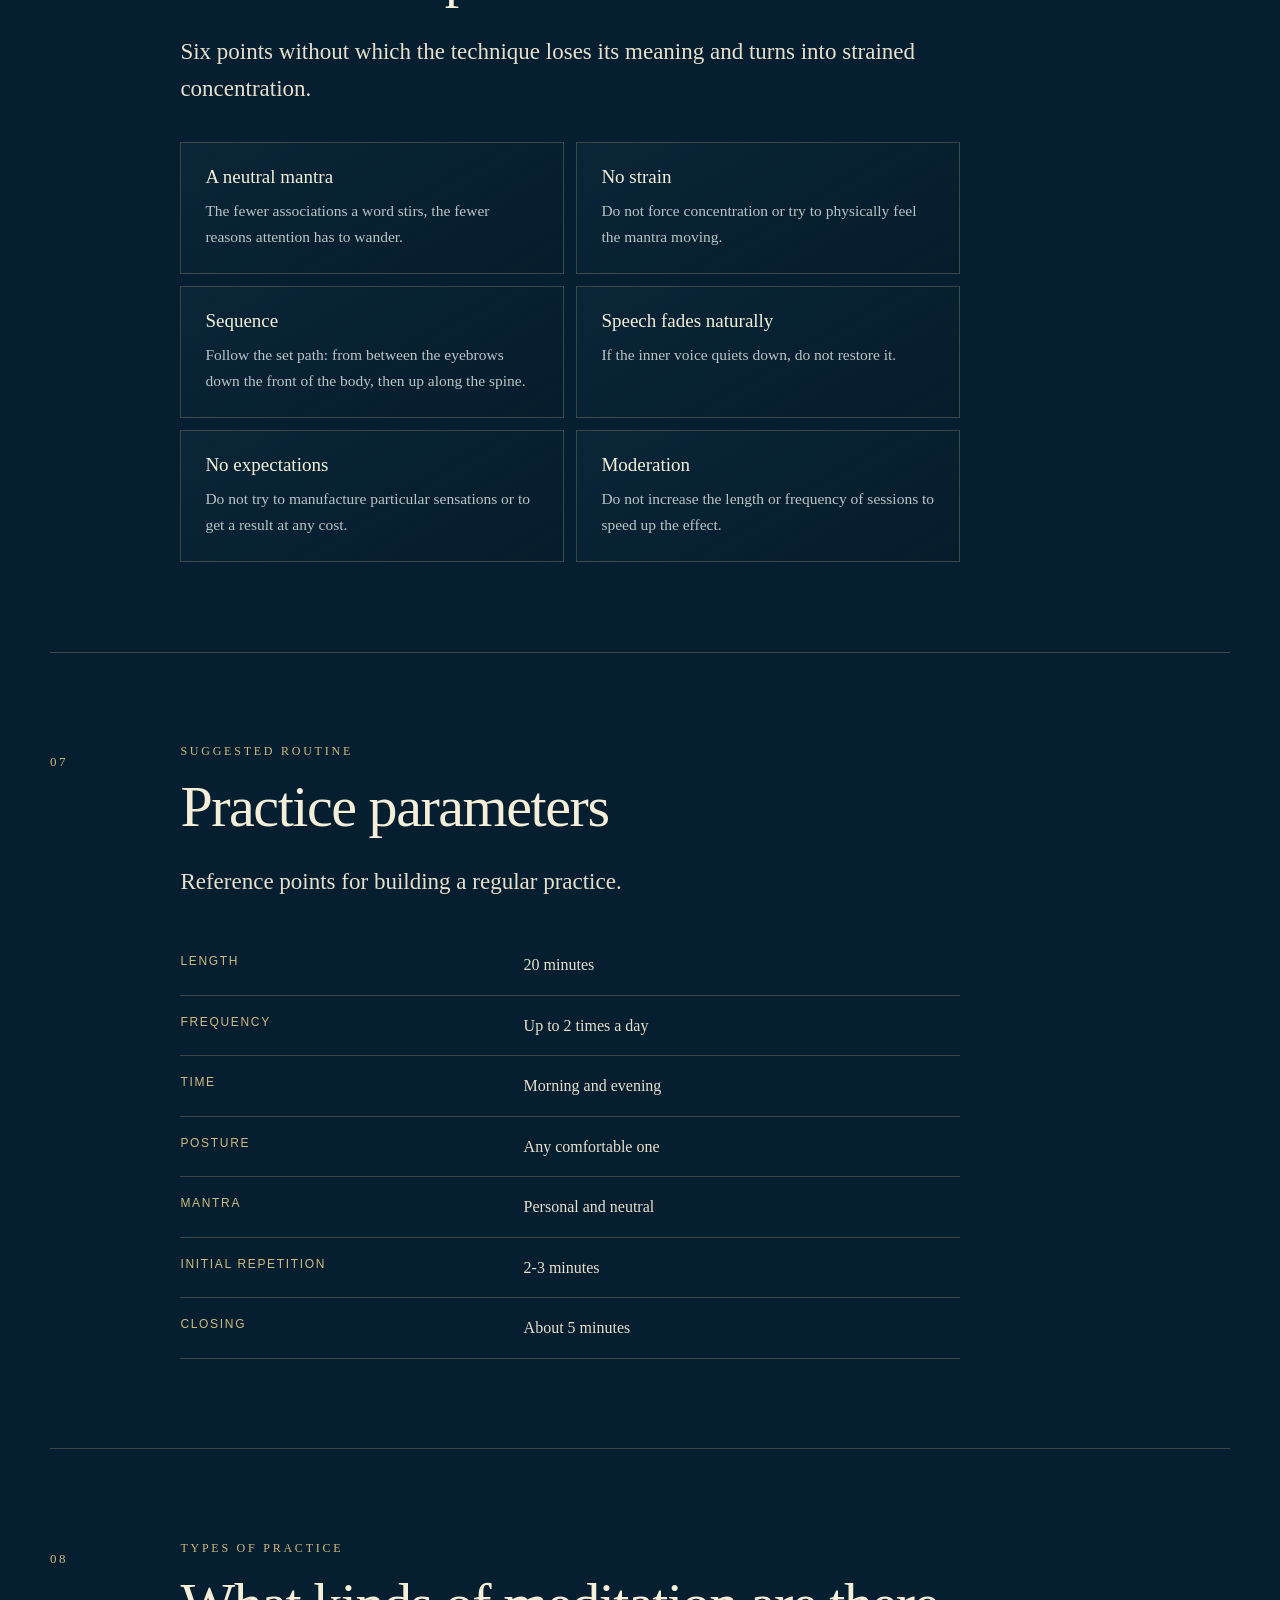
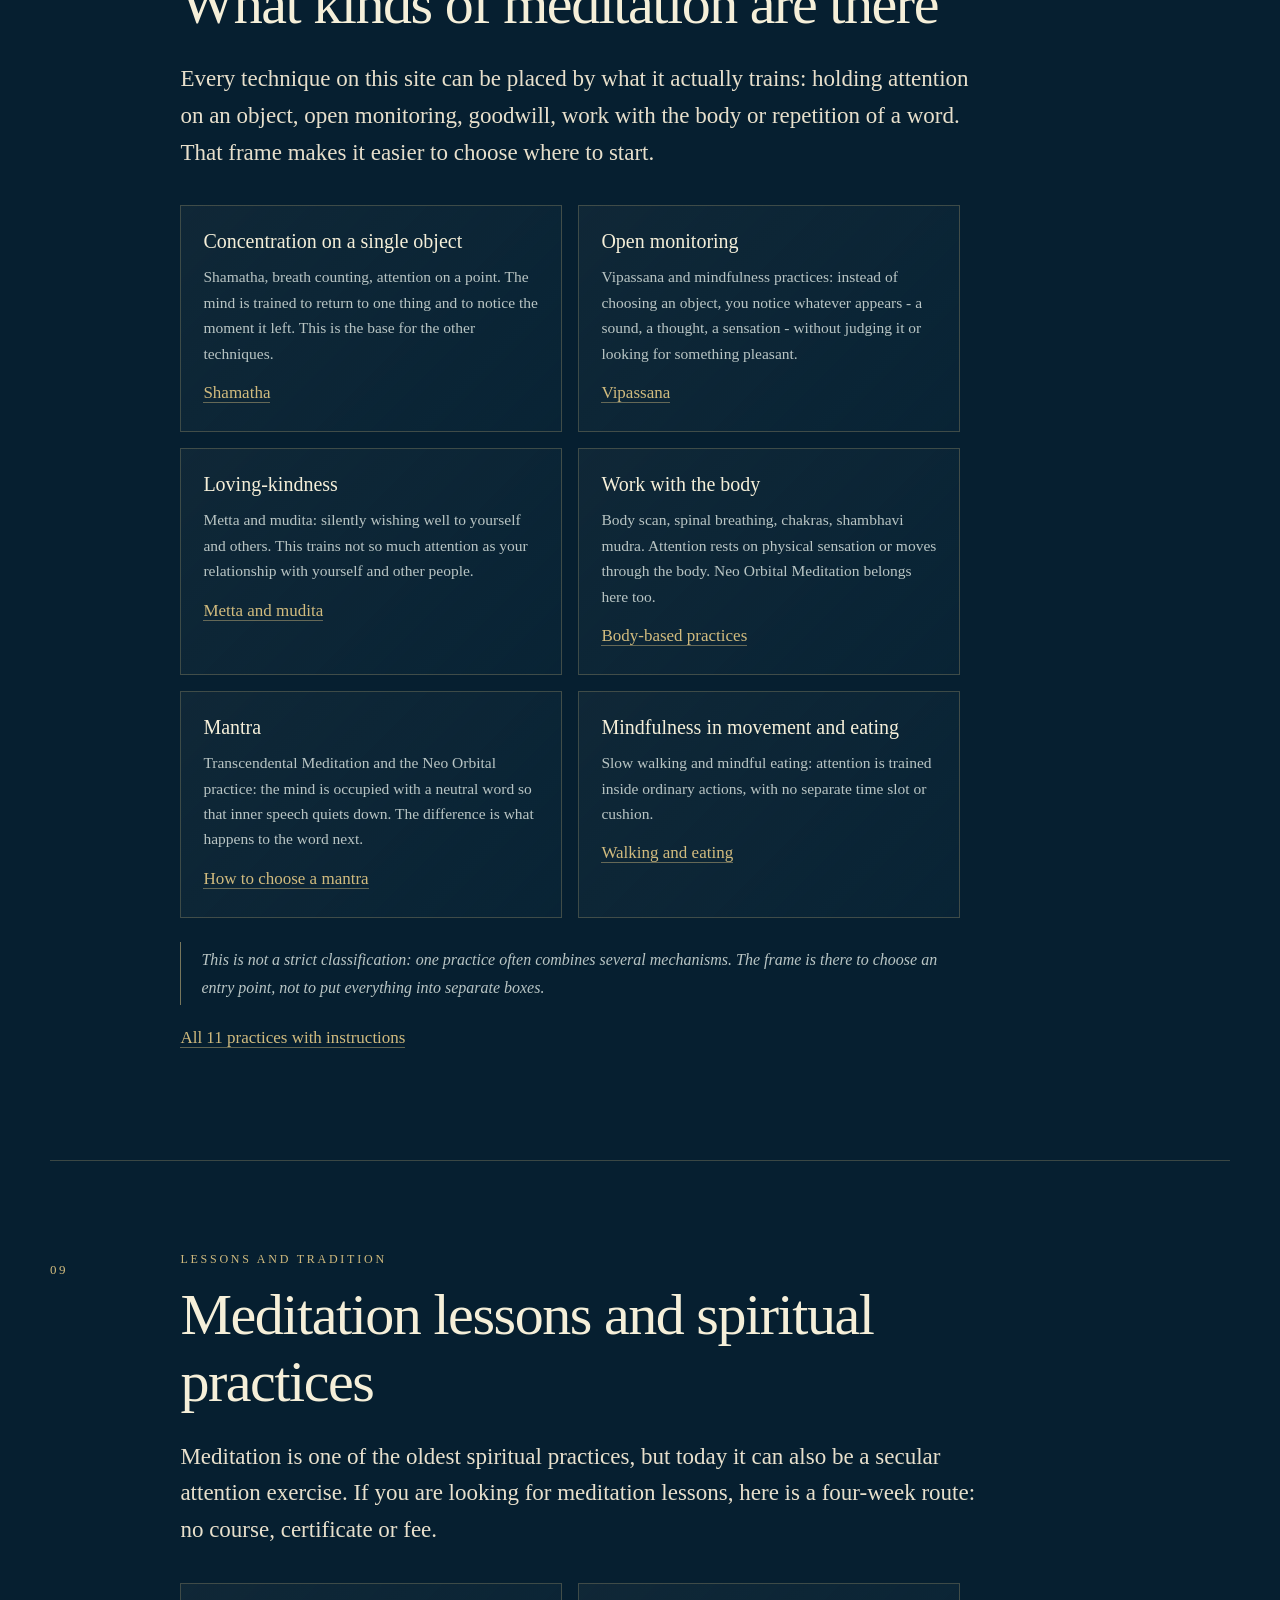
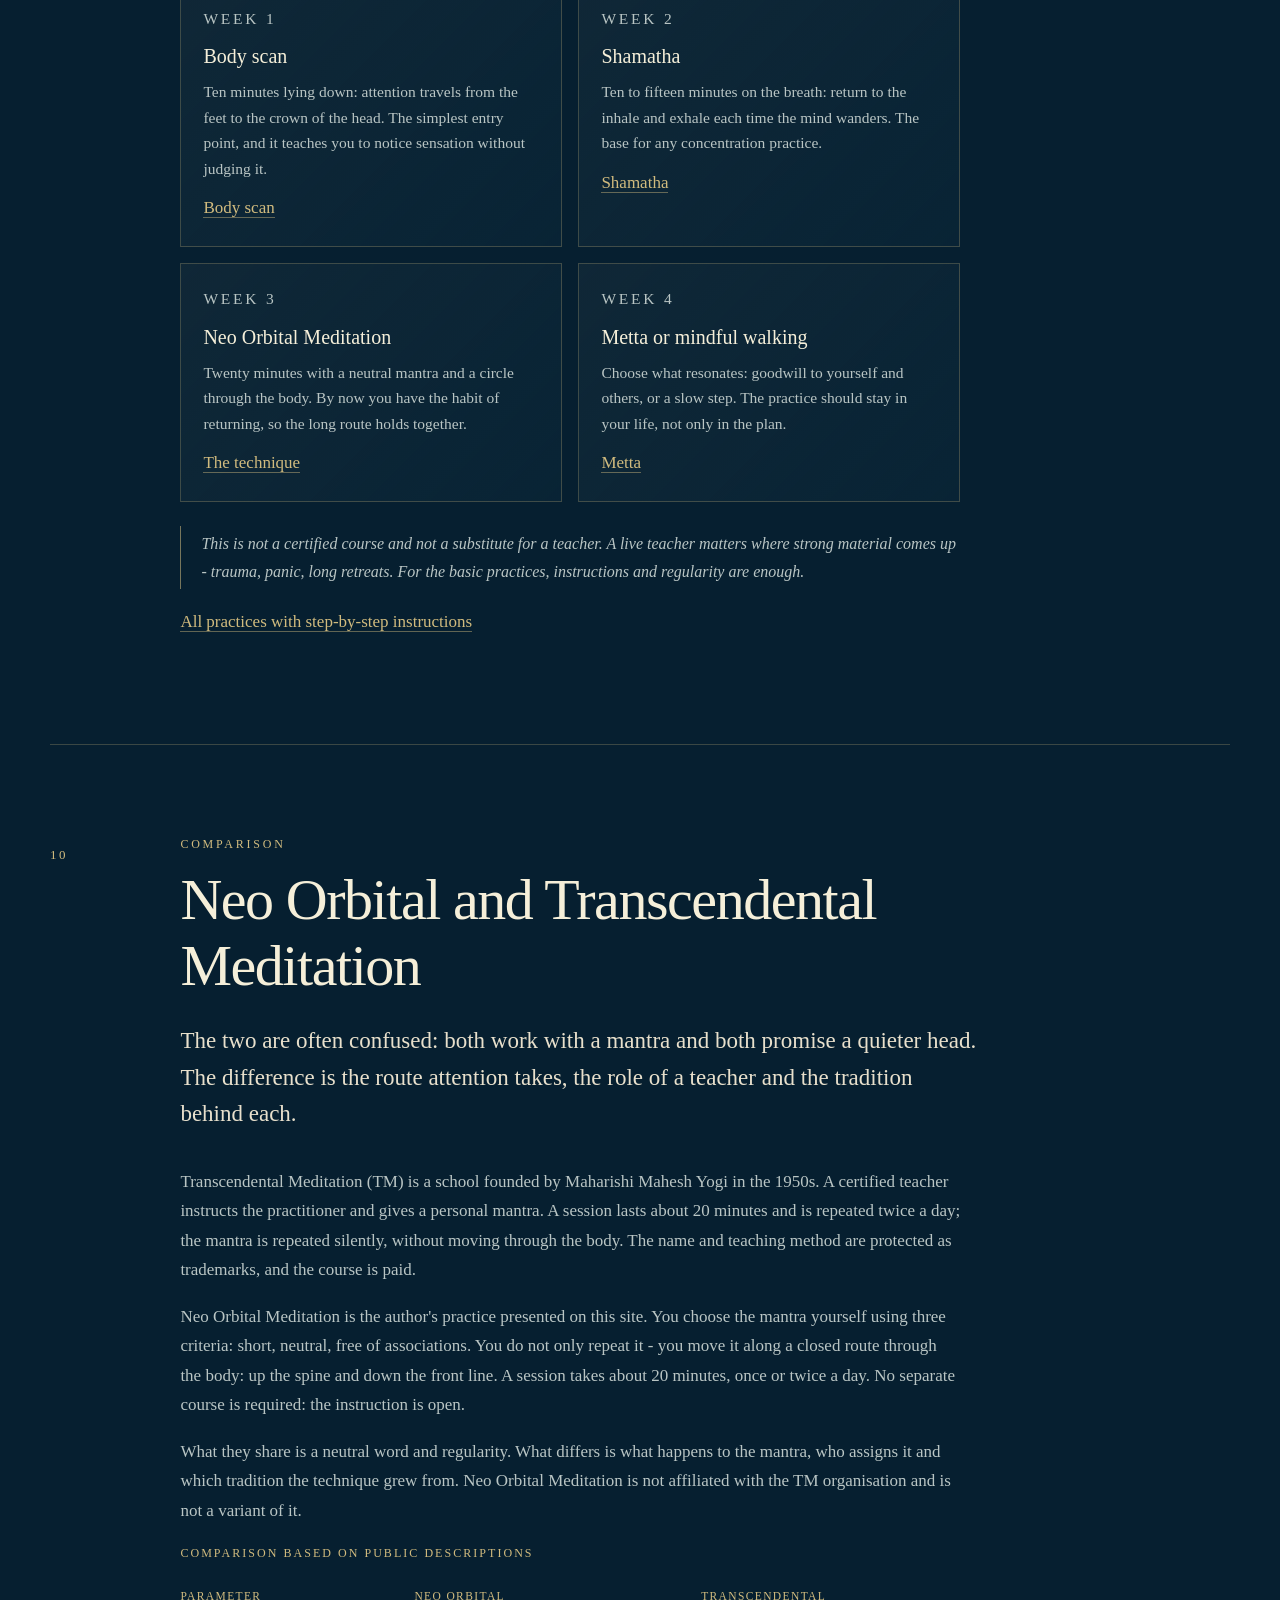
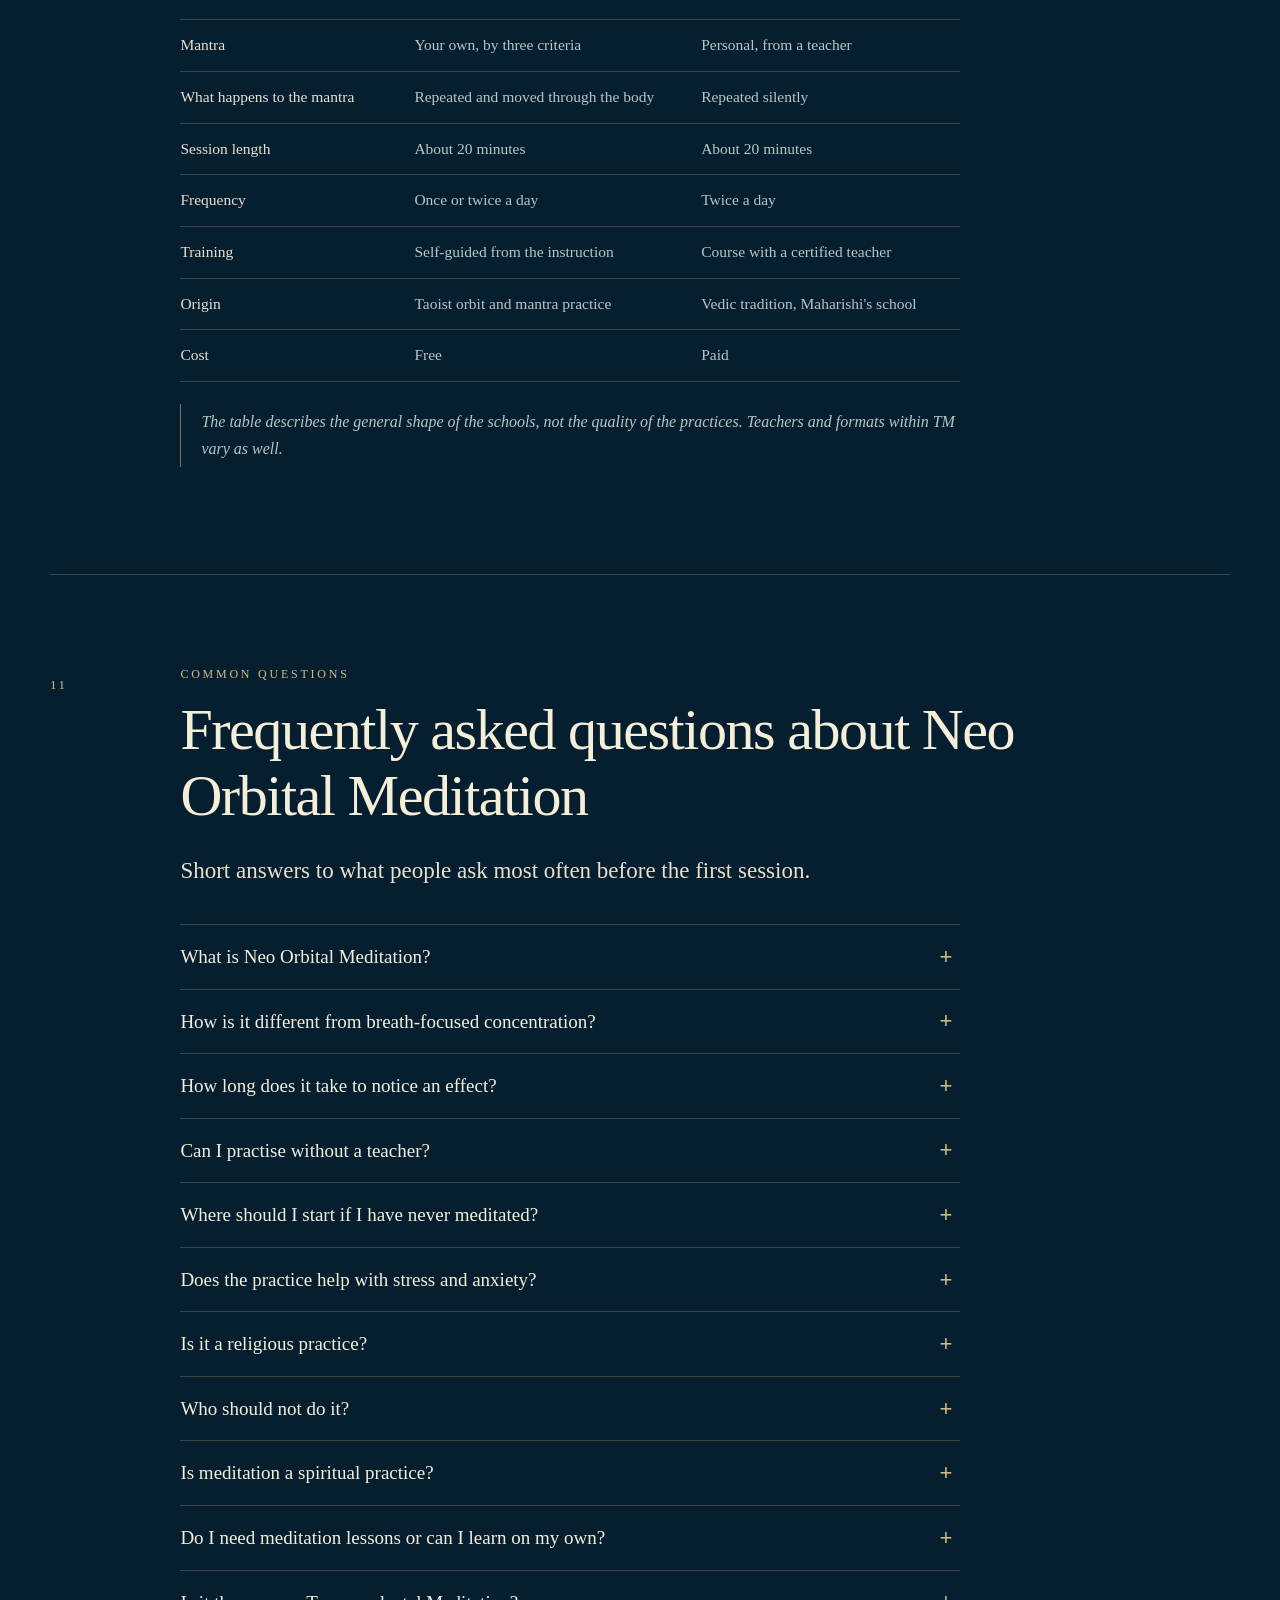
==== commit d10405ea: "Главная: вернуть подзаголовок про успокоение ума" ====
--- a/index-en.html
+++ b/index-en.html
@@ -247,7 +247,7 @@
       <div class="hero-copy">
         <p class="eyebrow">Practice</p>
         <h1 id="hero-title">Your calm mind</h1>
-        <p class="hero-sub">Practices for calm.</p>
+        <p class="hero-sub">A practice for calming the mind and turning inward.</p>
         <p class="hero-note">The full instruction: how to choose a mantra, carry it around the body and settle into inner silence.</p>
         <div class="hero-actions">
           <a class="hero-cta" href="#contact">Write</a>
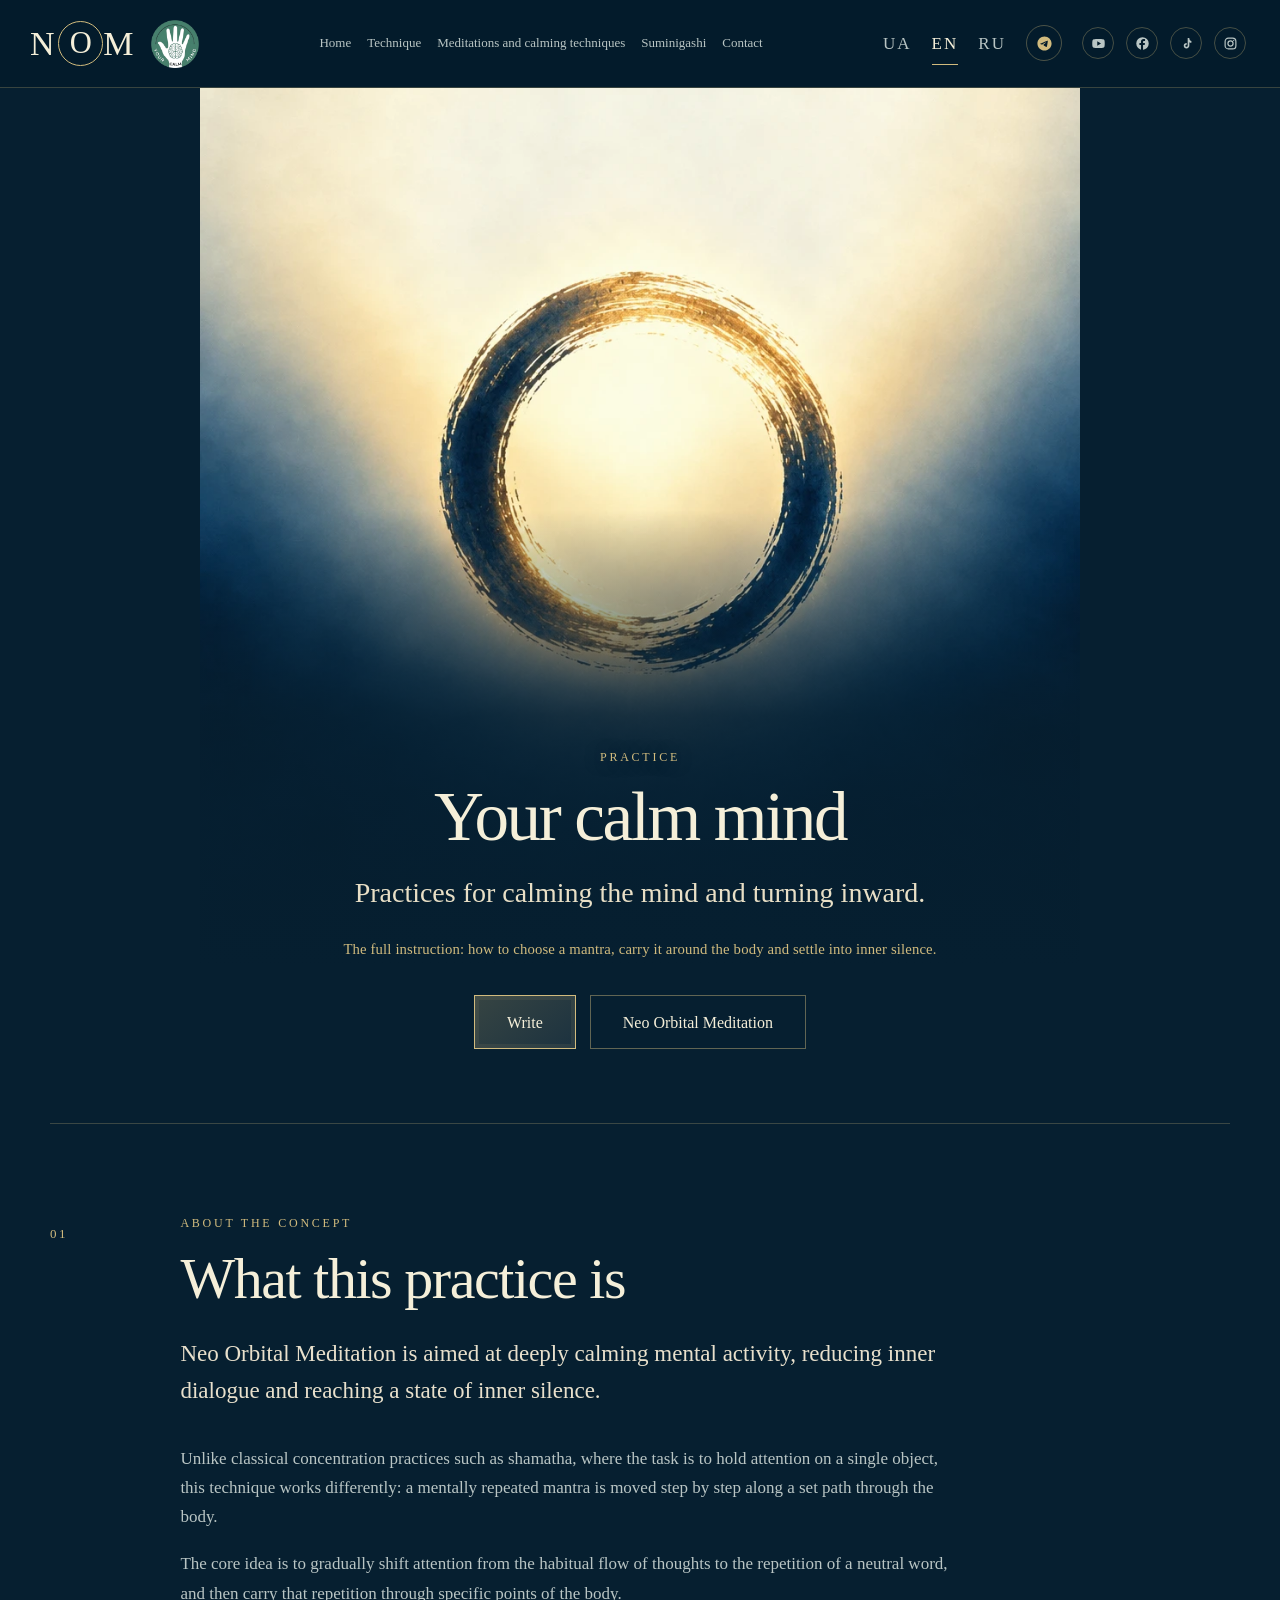
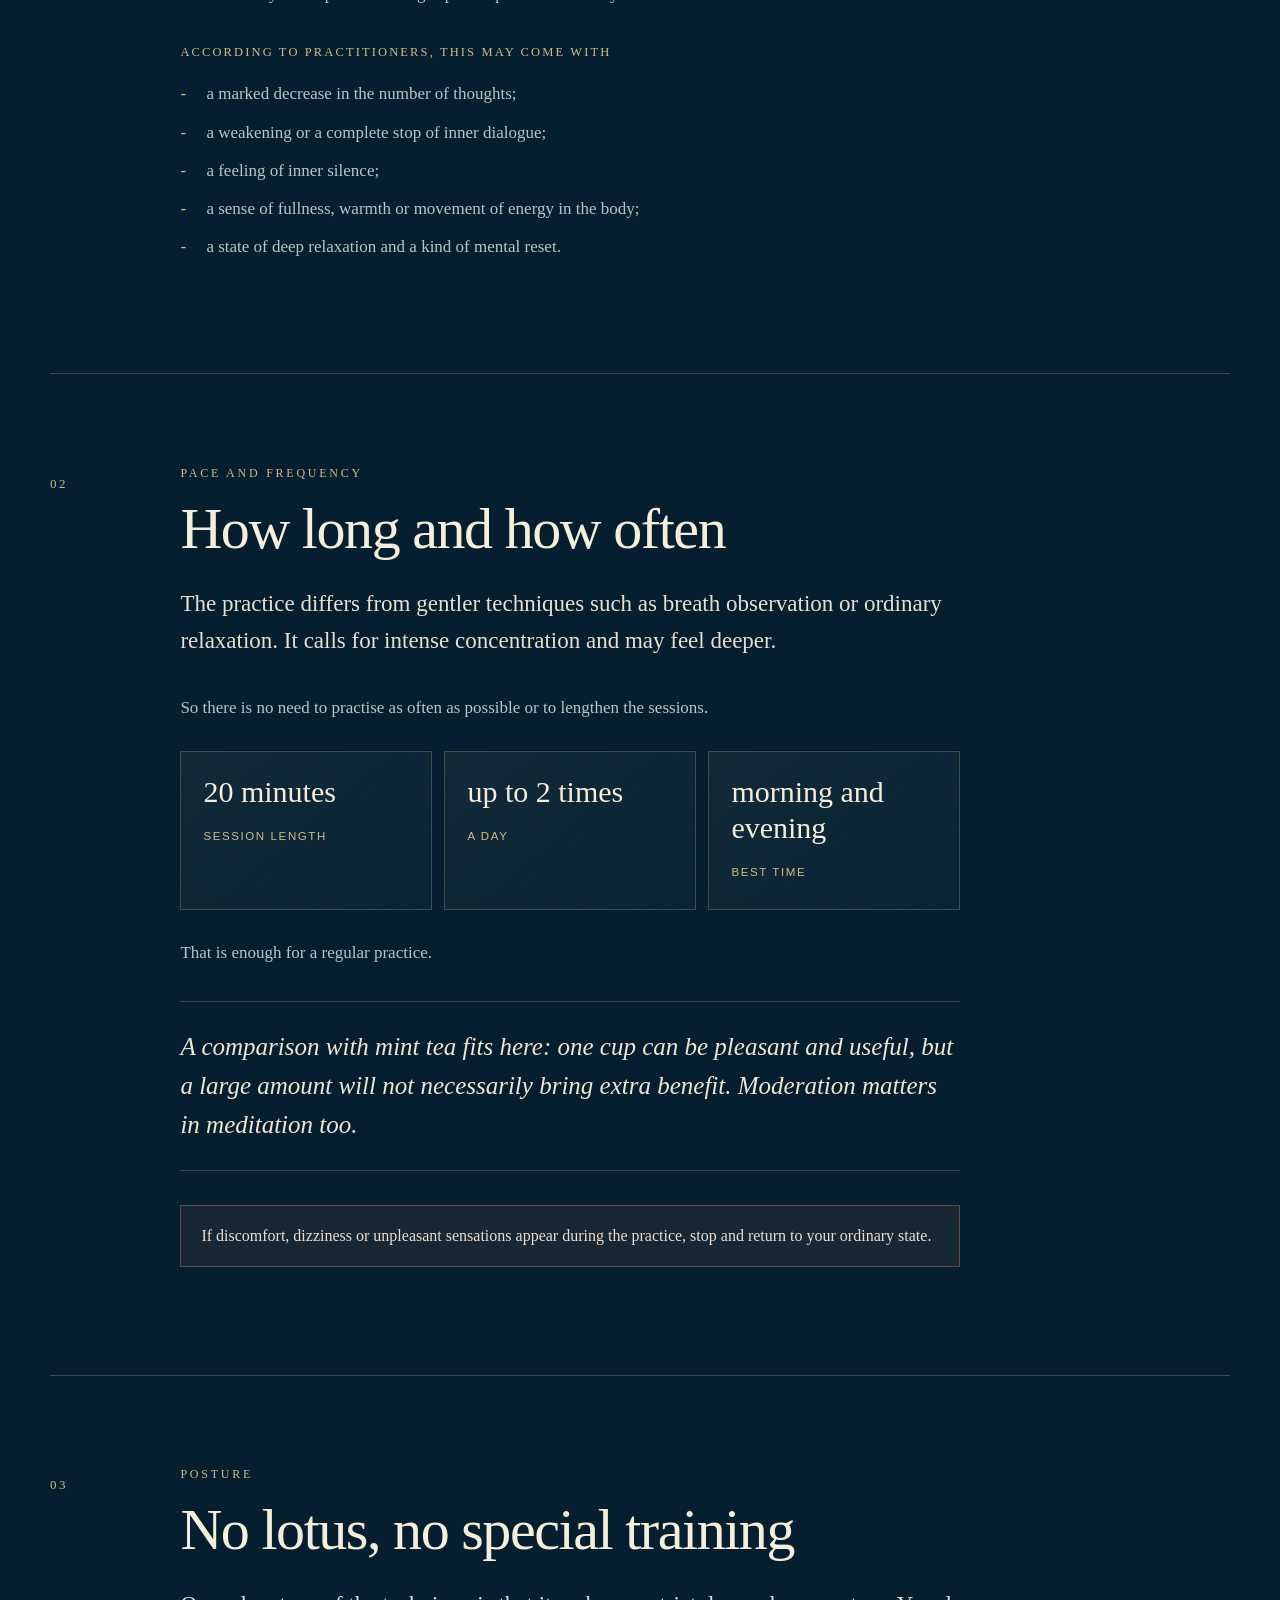
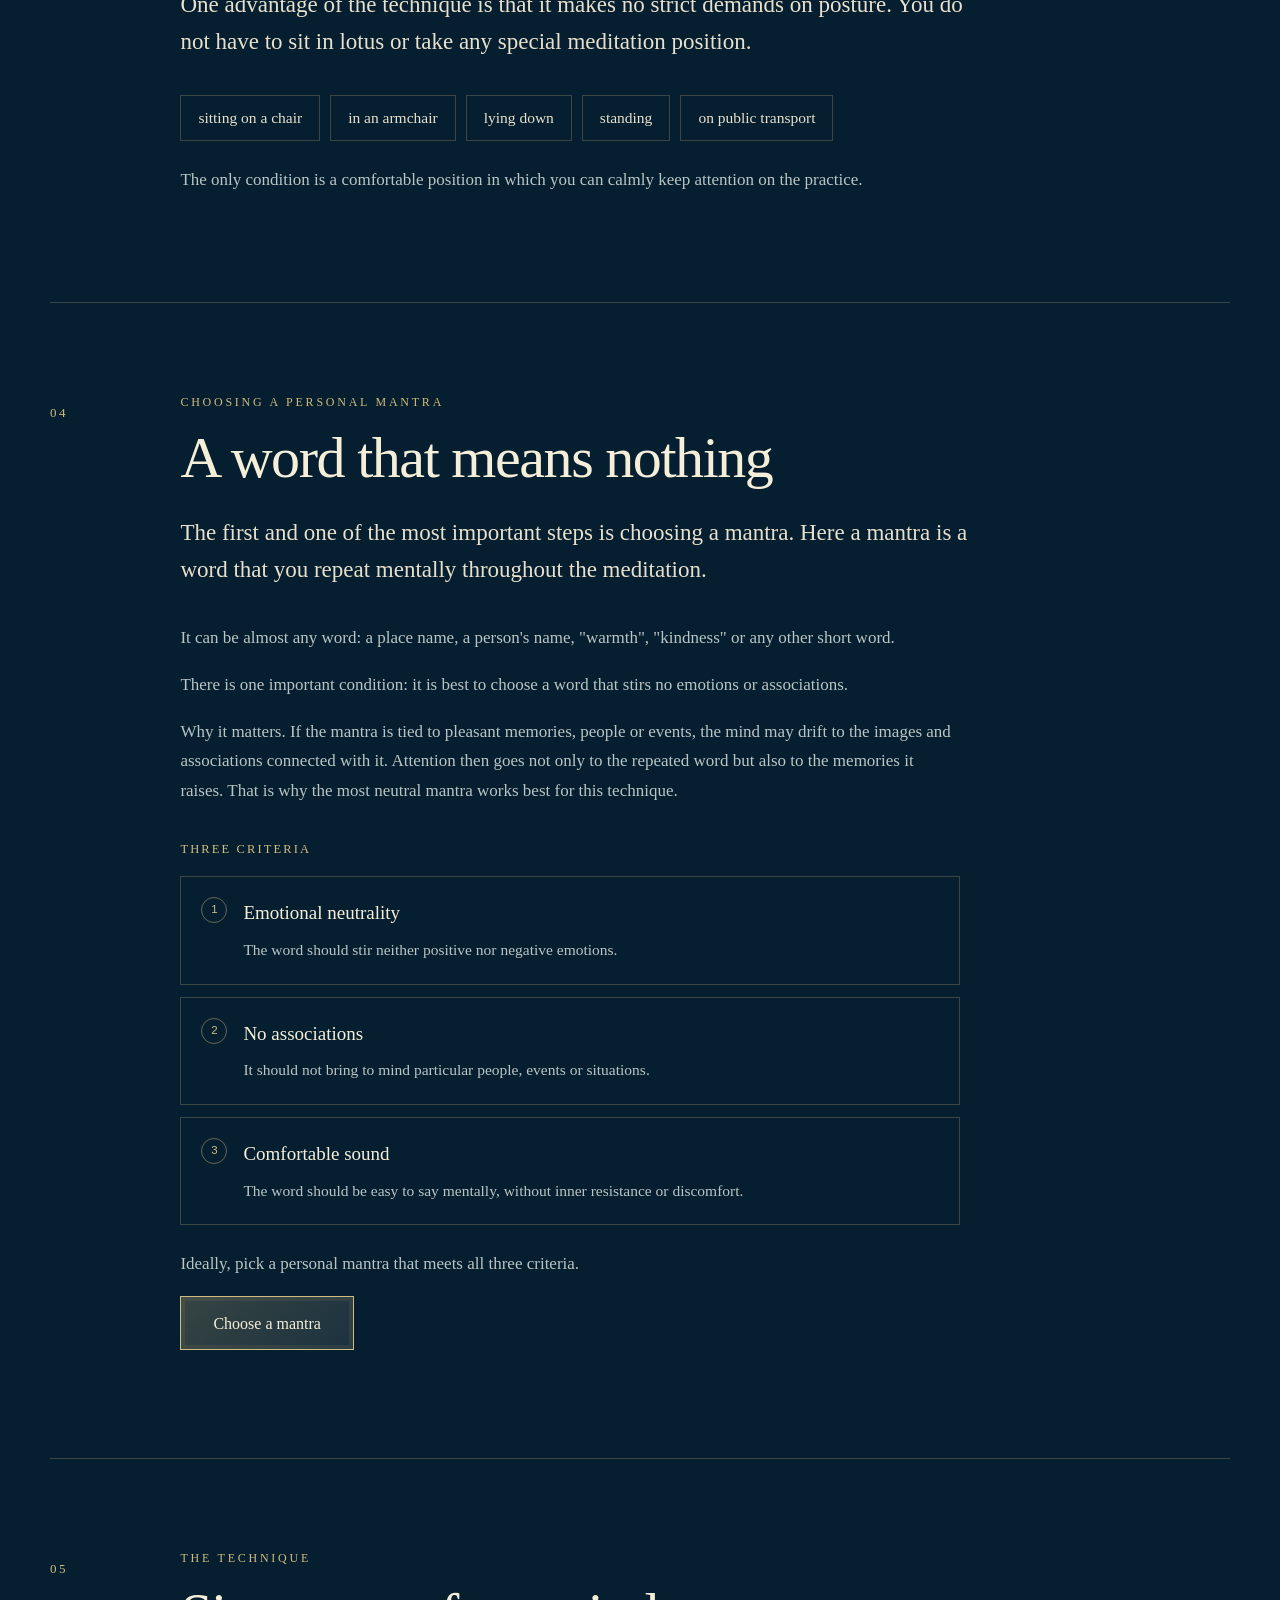
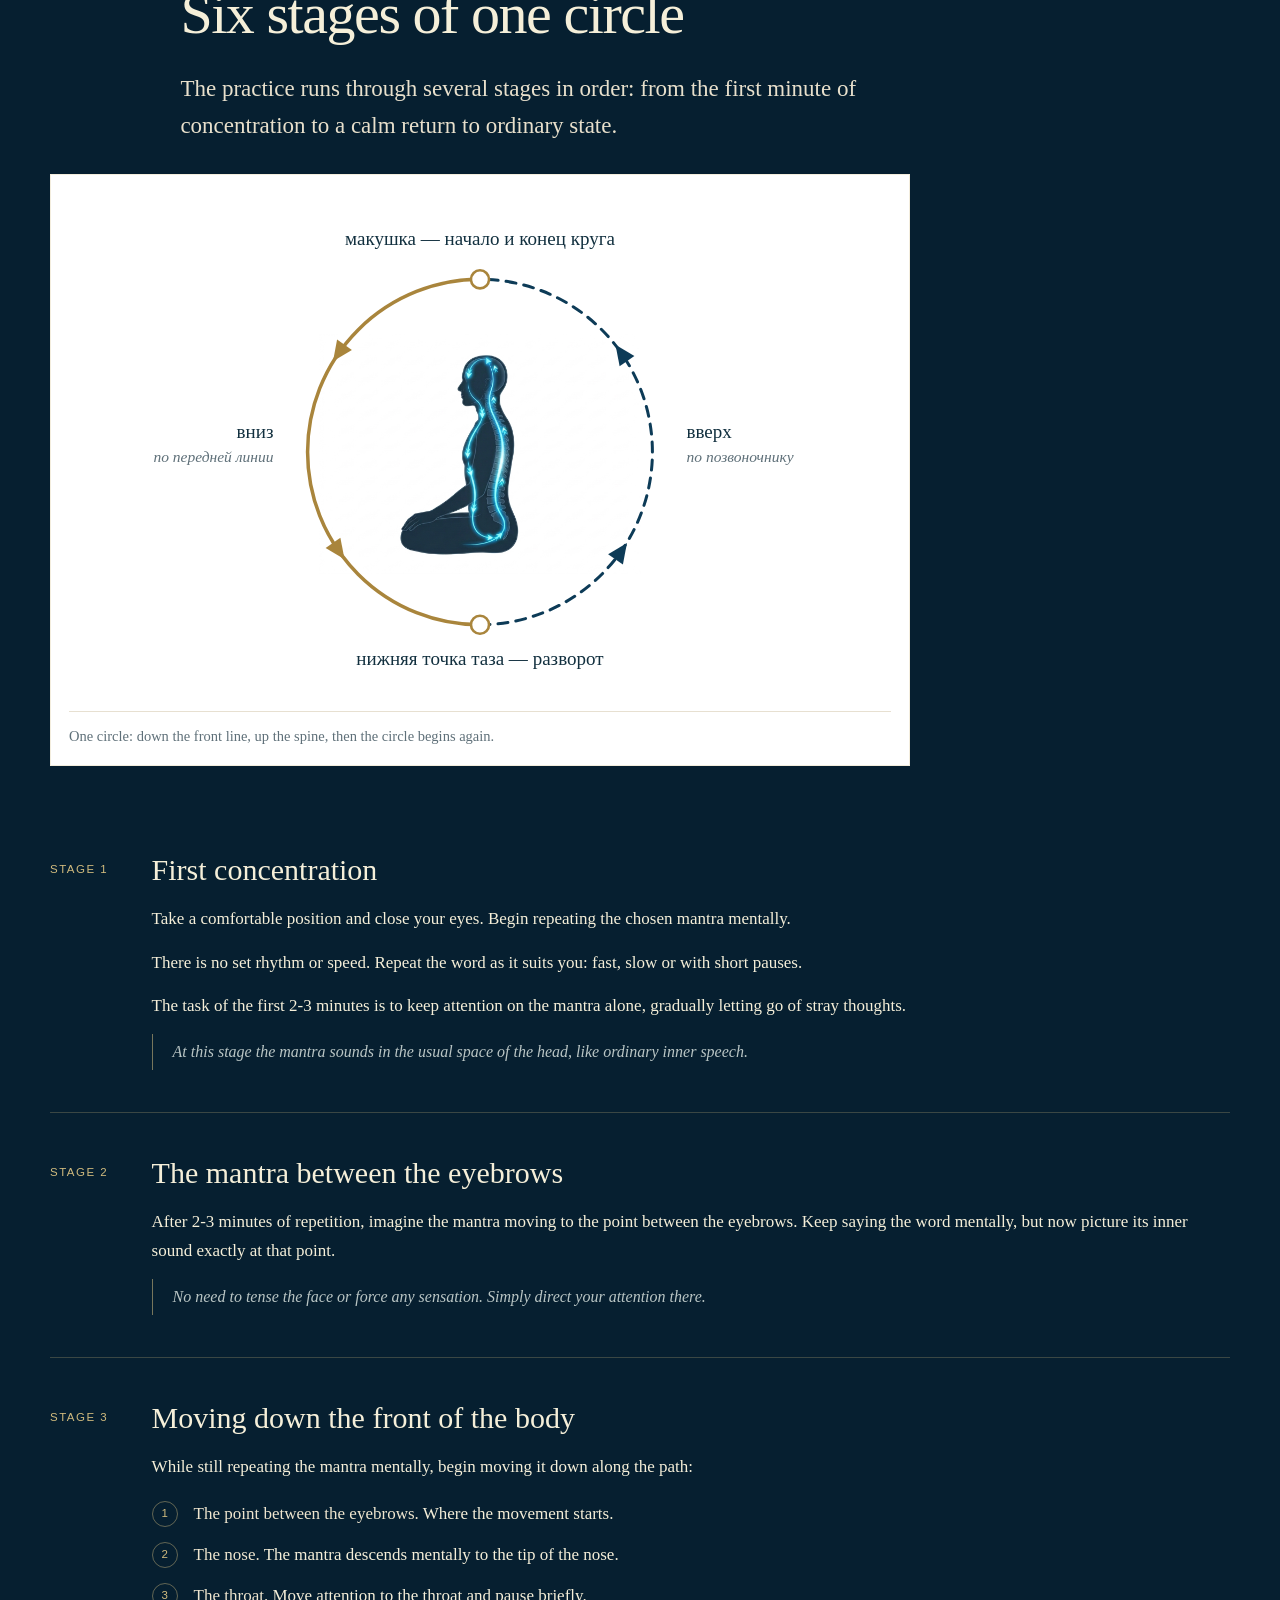
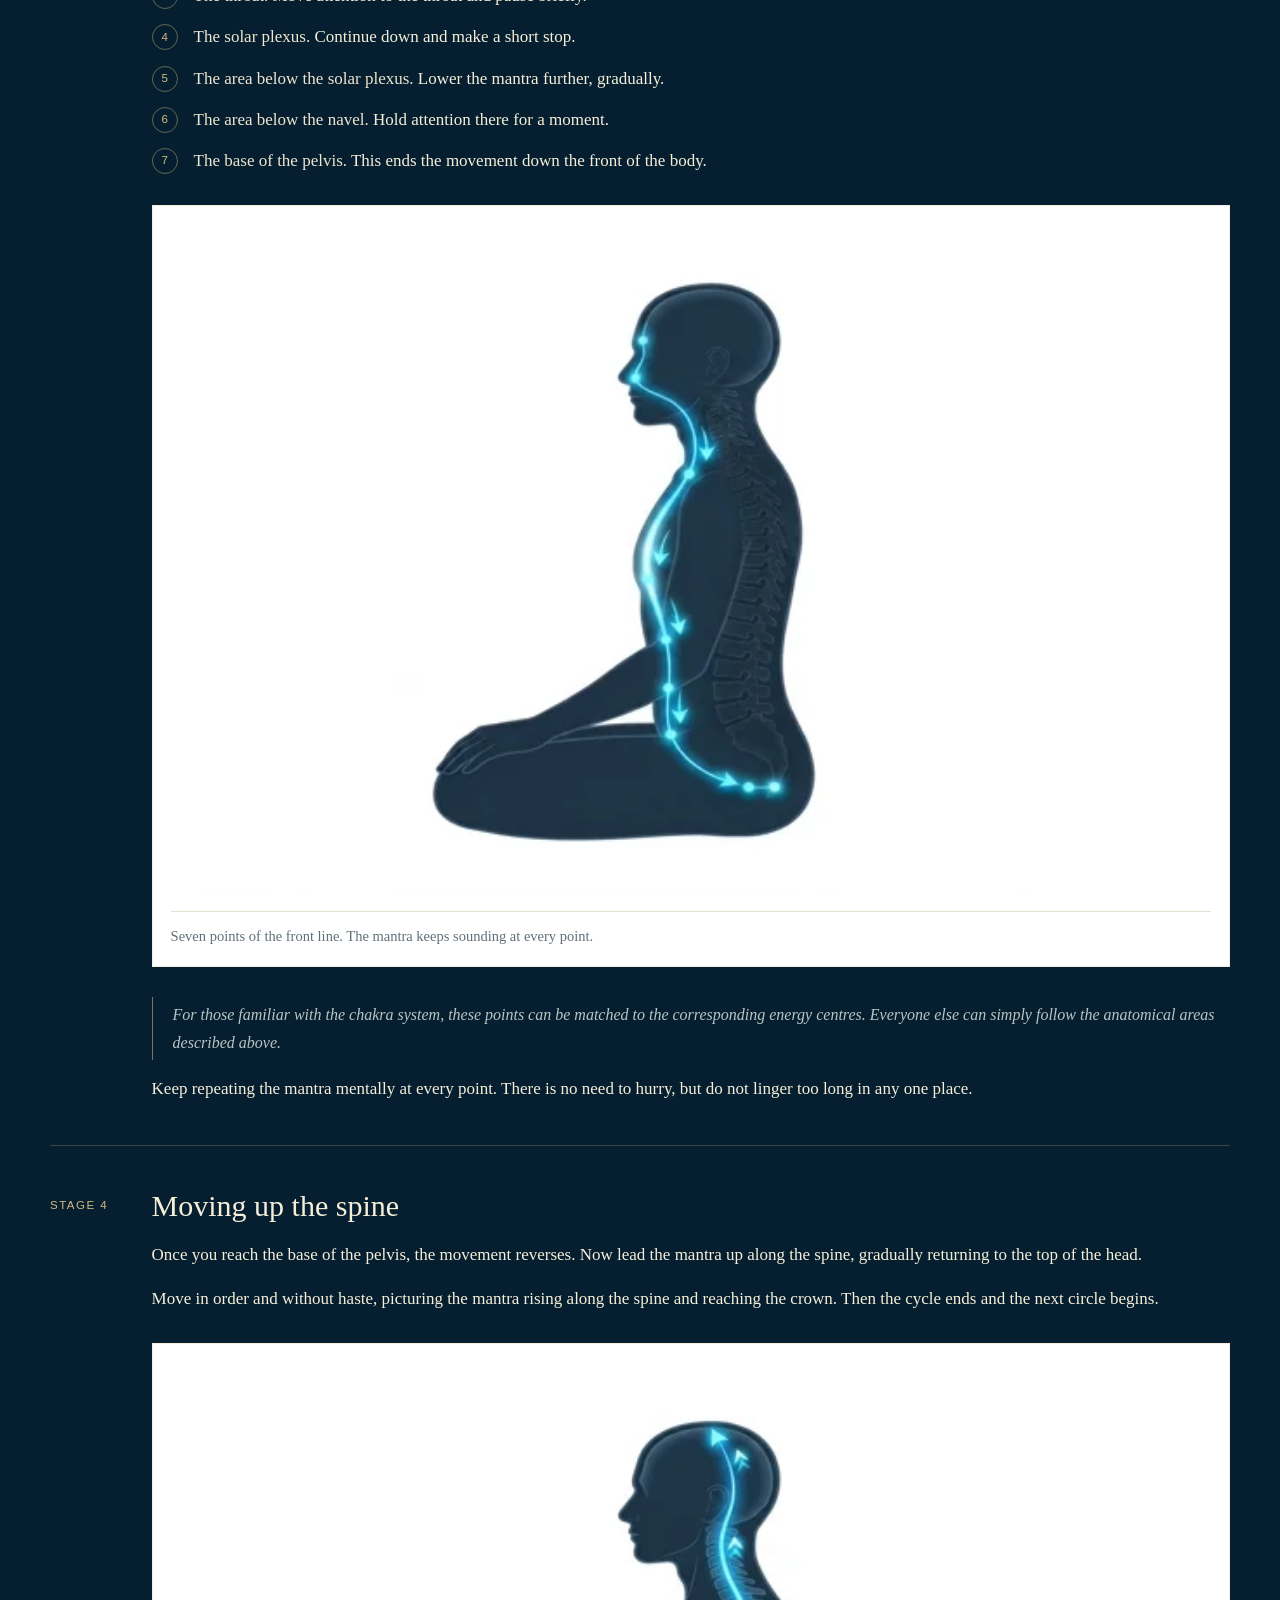
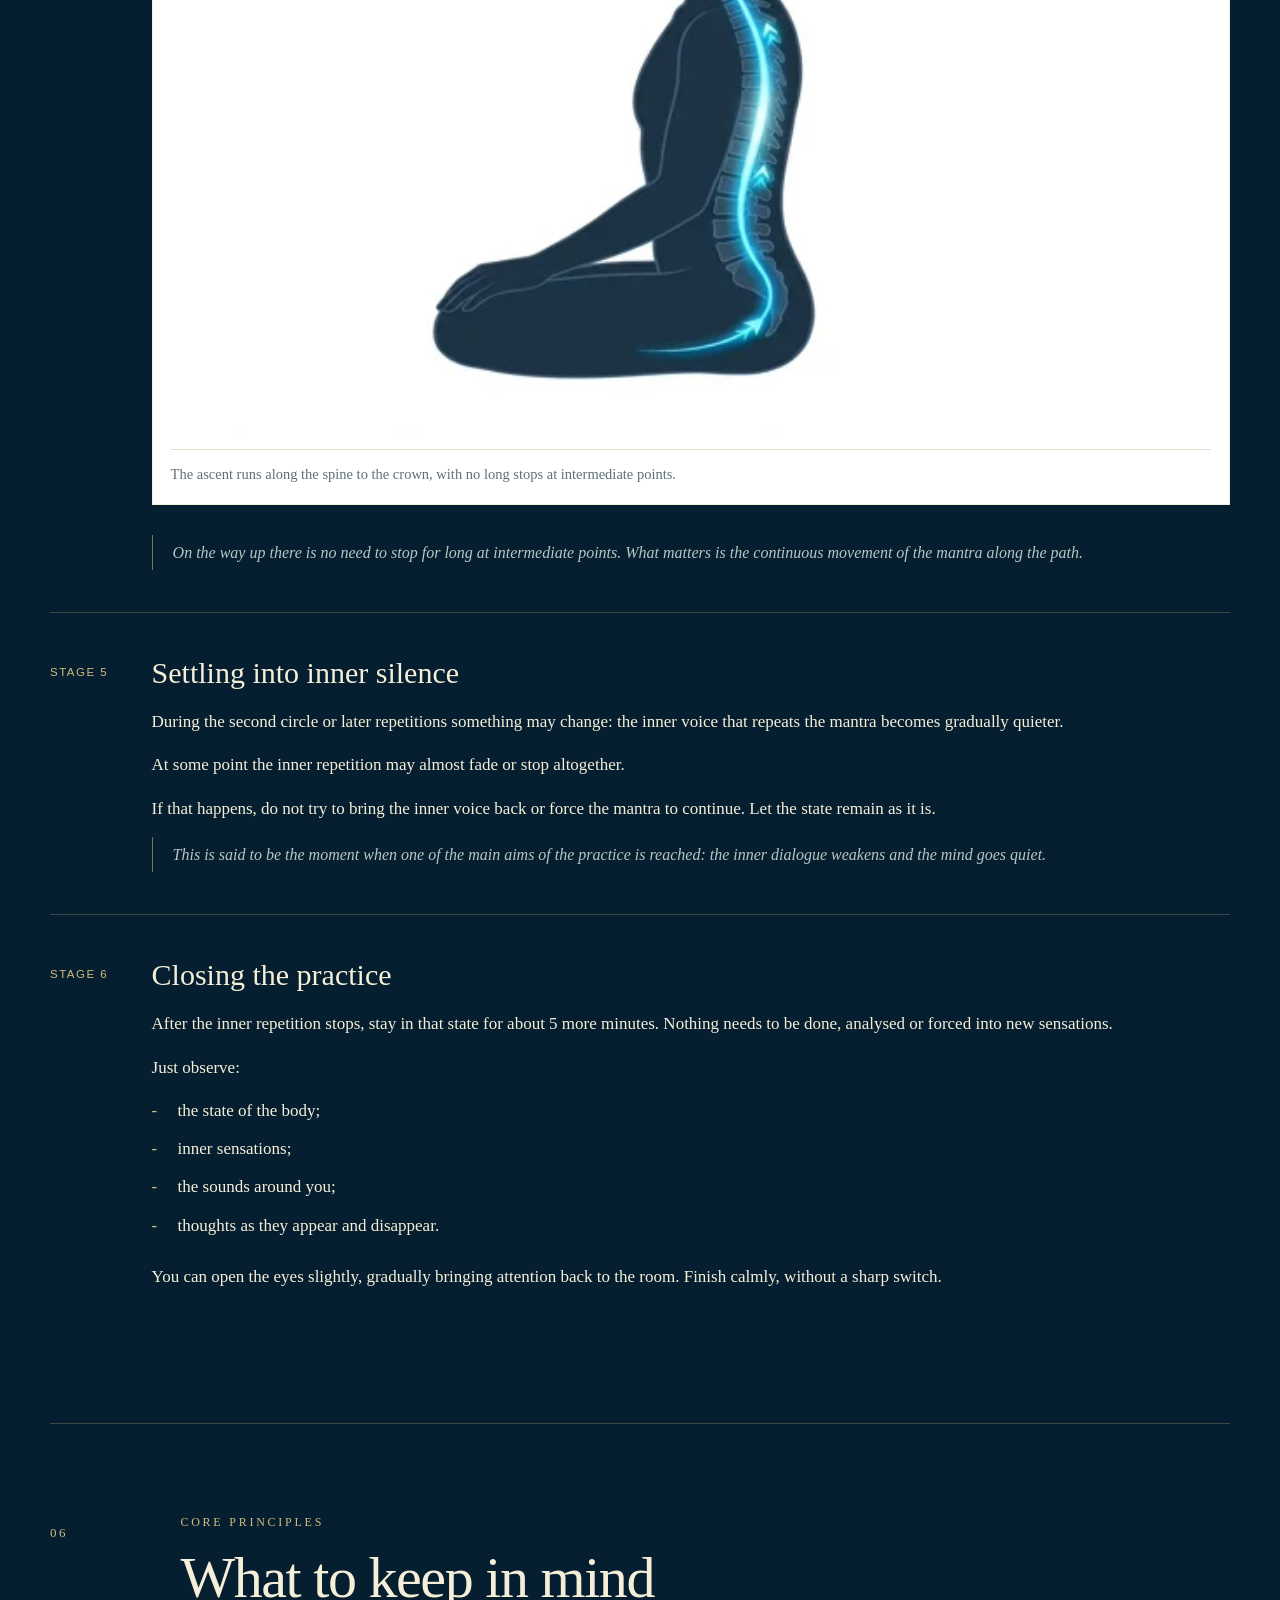
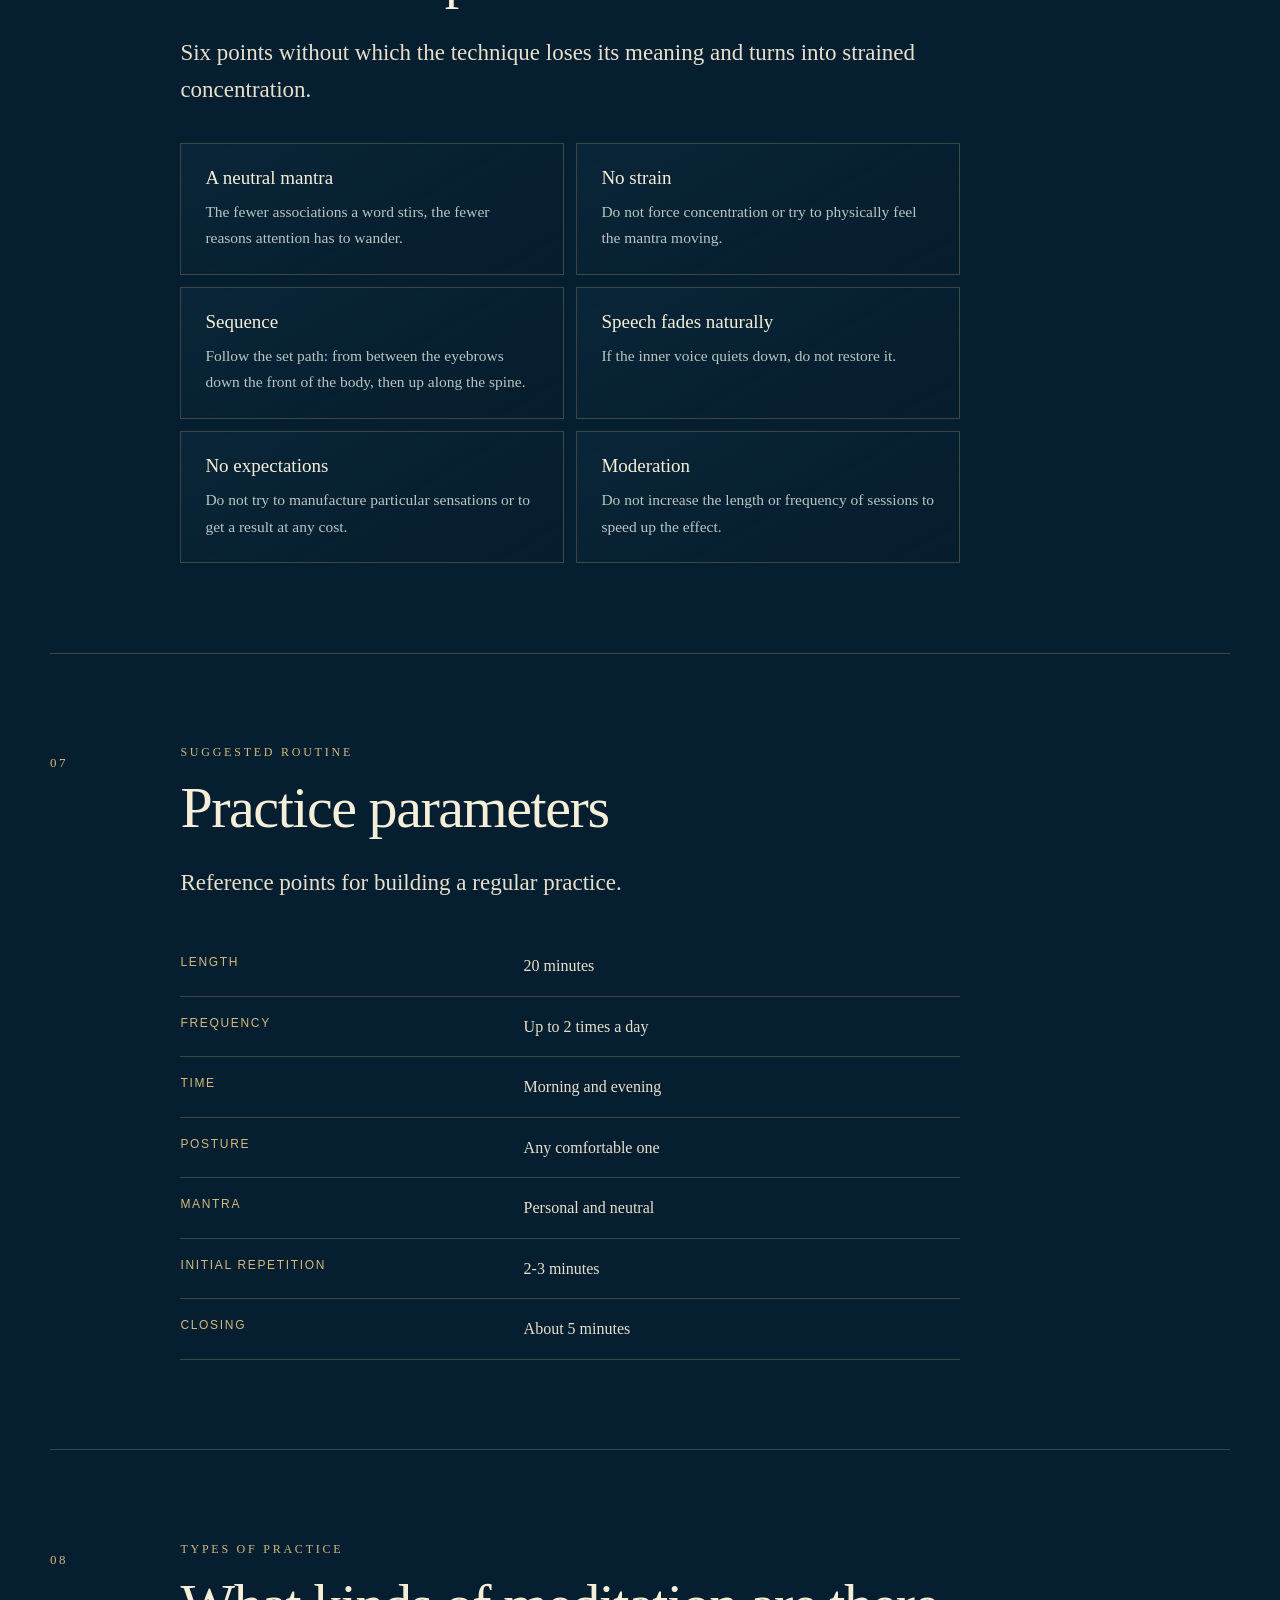
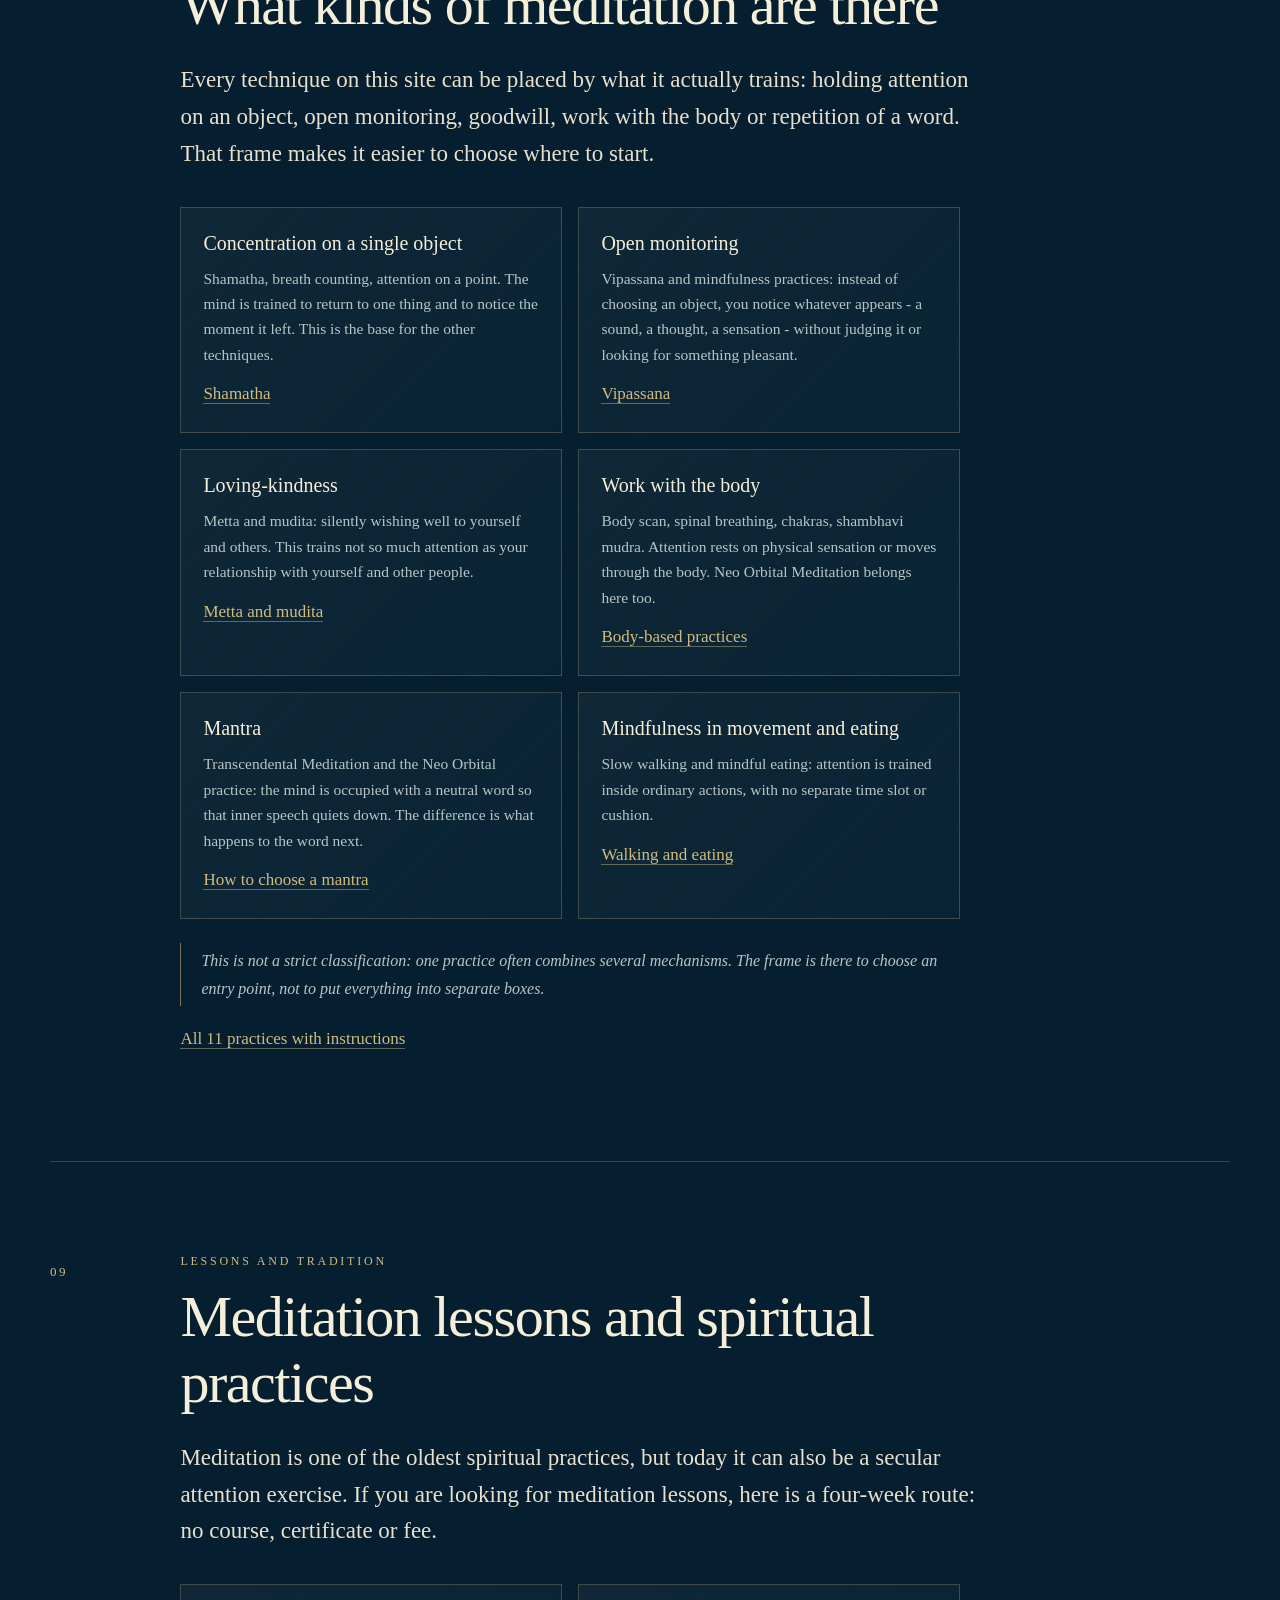
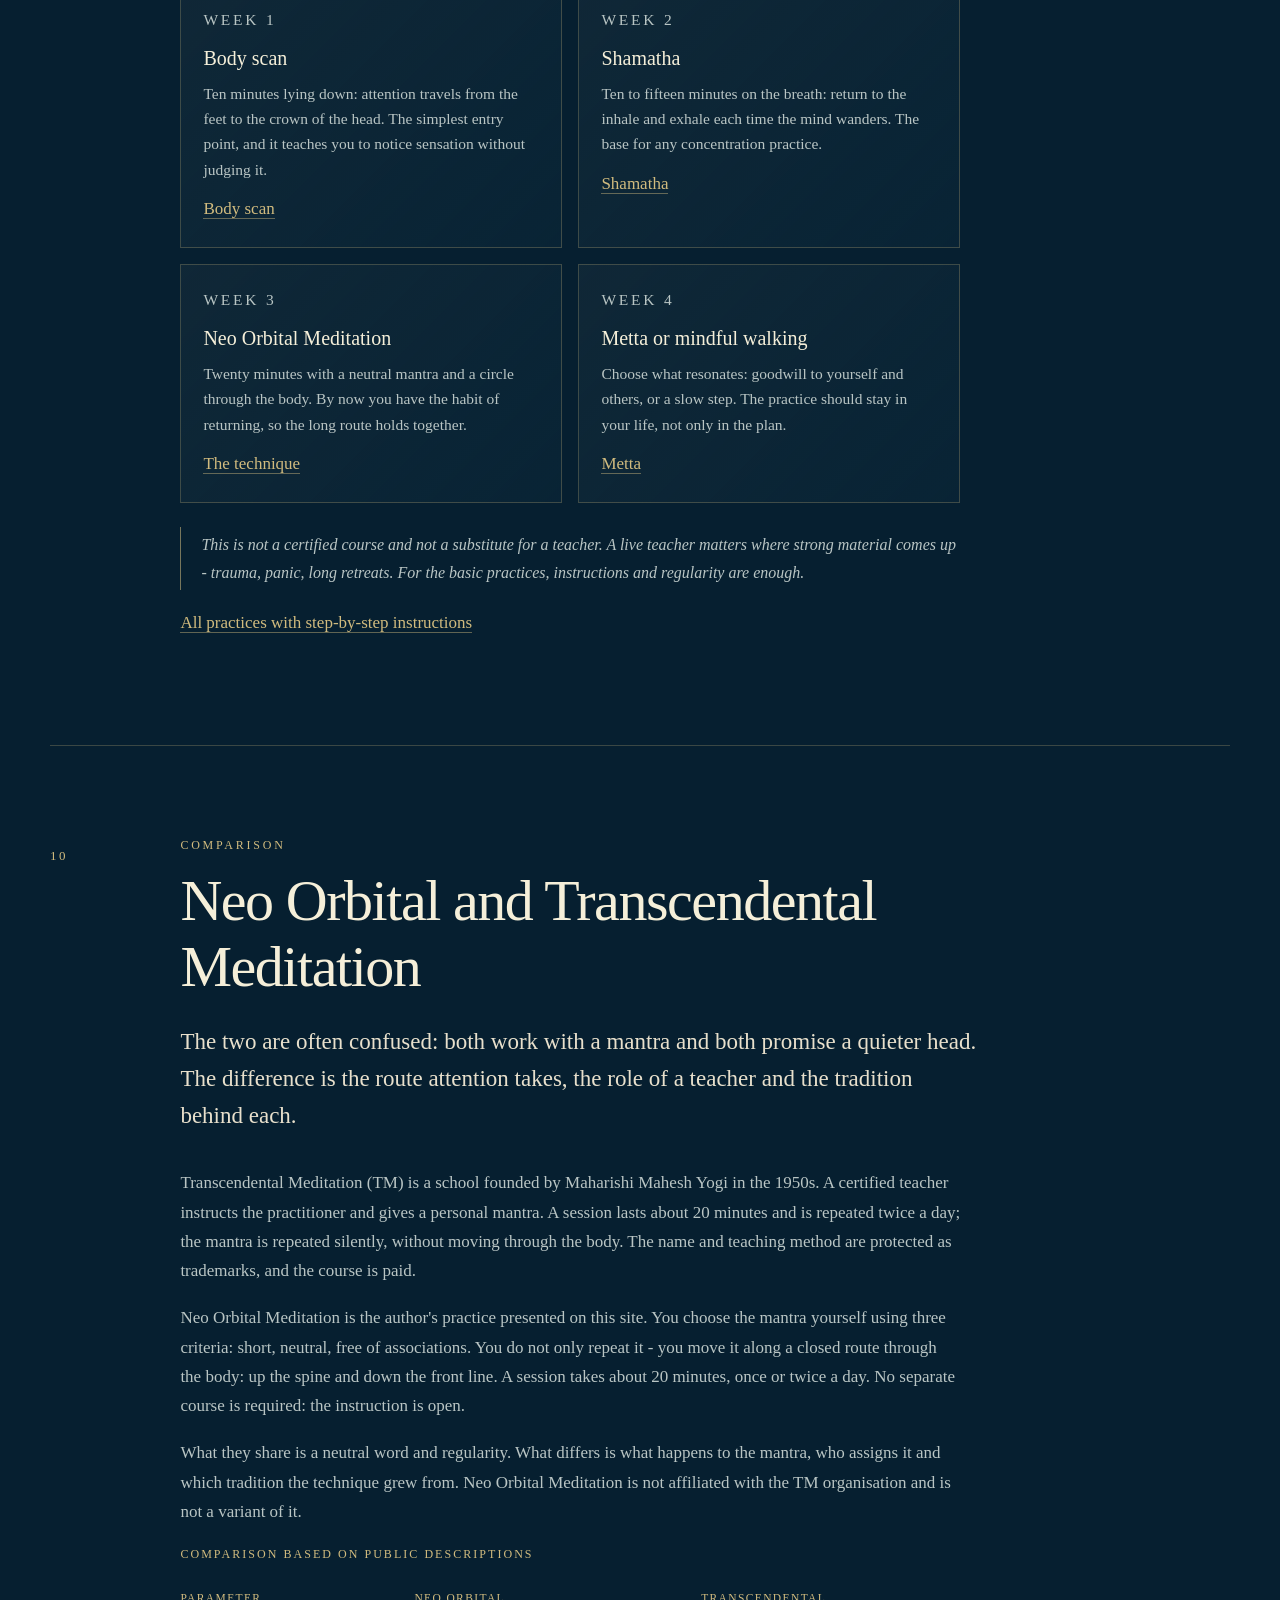
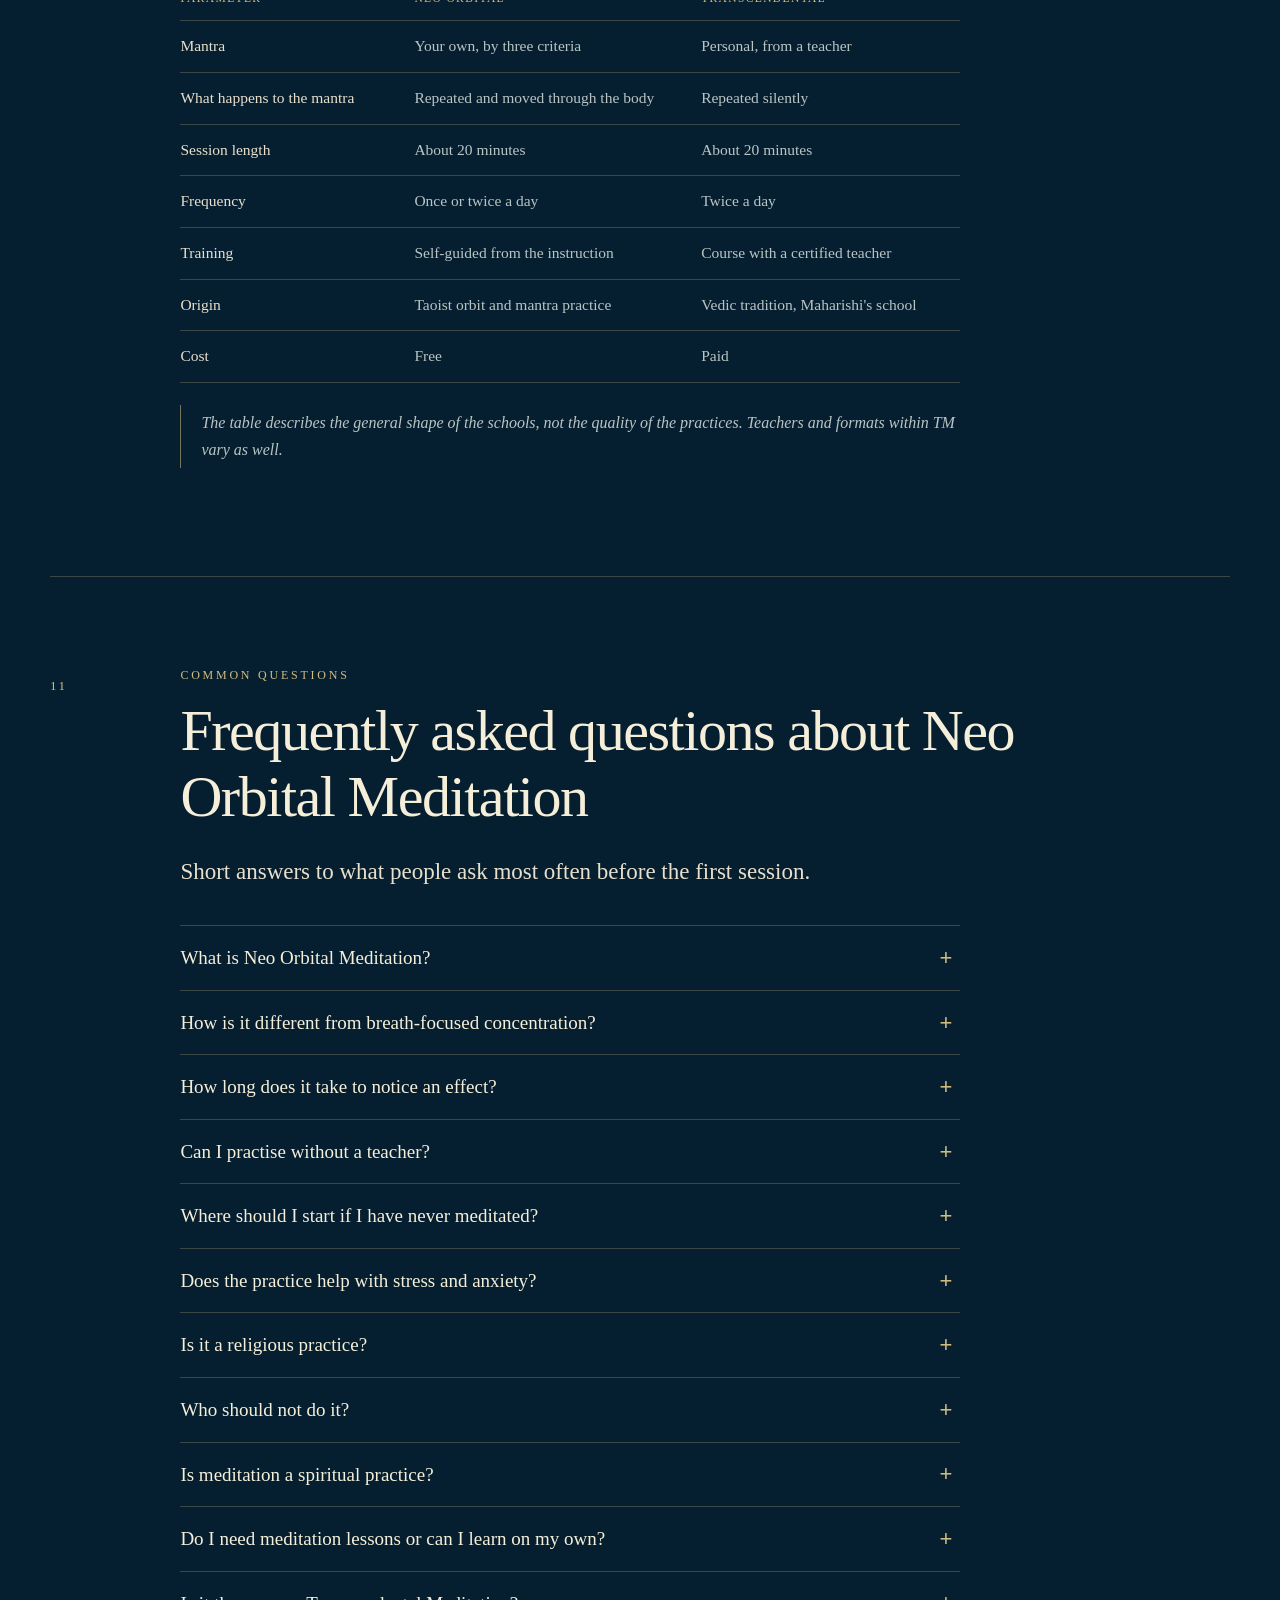
==== commit 4df011bc: "Главная: подзаголовок во множественном числе" ====
--- a/index-en.html
+++ b/index-en.html
@@ -247,7 +247,7 @@
       <div class="hero-copy">
         <p class="eyebrow">Practice</p>
         <h1 id="hero-title">Your calm mind</h1>
-        <p class="hero-sub">A practice for calming the mind and turning inward.</p>
+        <p class="hero-sub">Practices for calming the mind and turning inward.</p>
         <p class="hero-note">The full instruction: how to choose a mantra, carry it around the body and settle into inner silence.</p>
         <div class="hero-actions">
           <a class="hero-cta" href="#contact">Write</a>
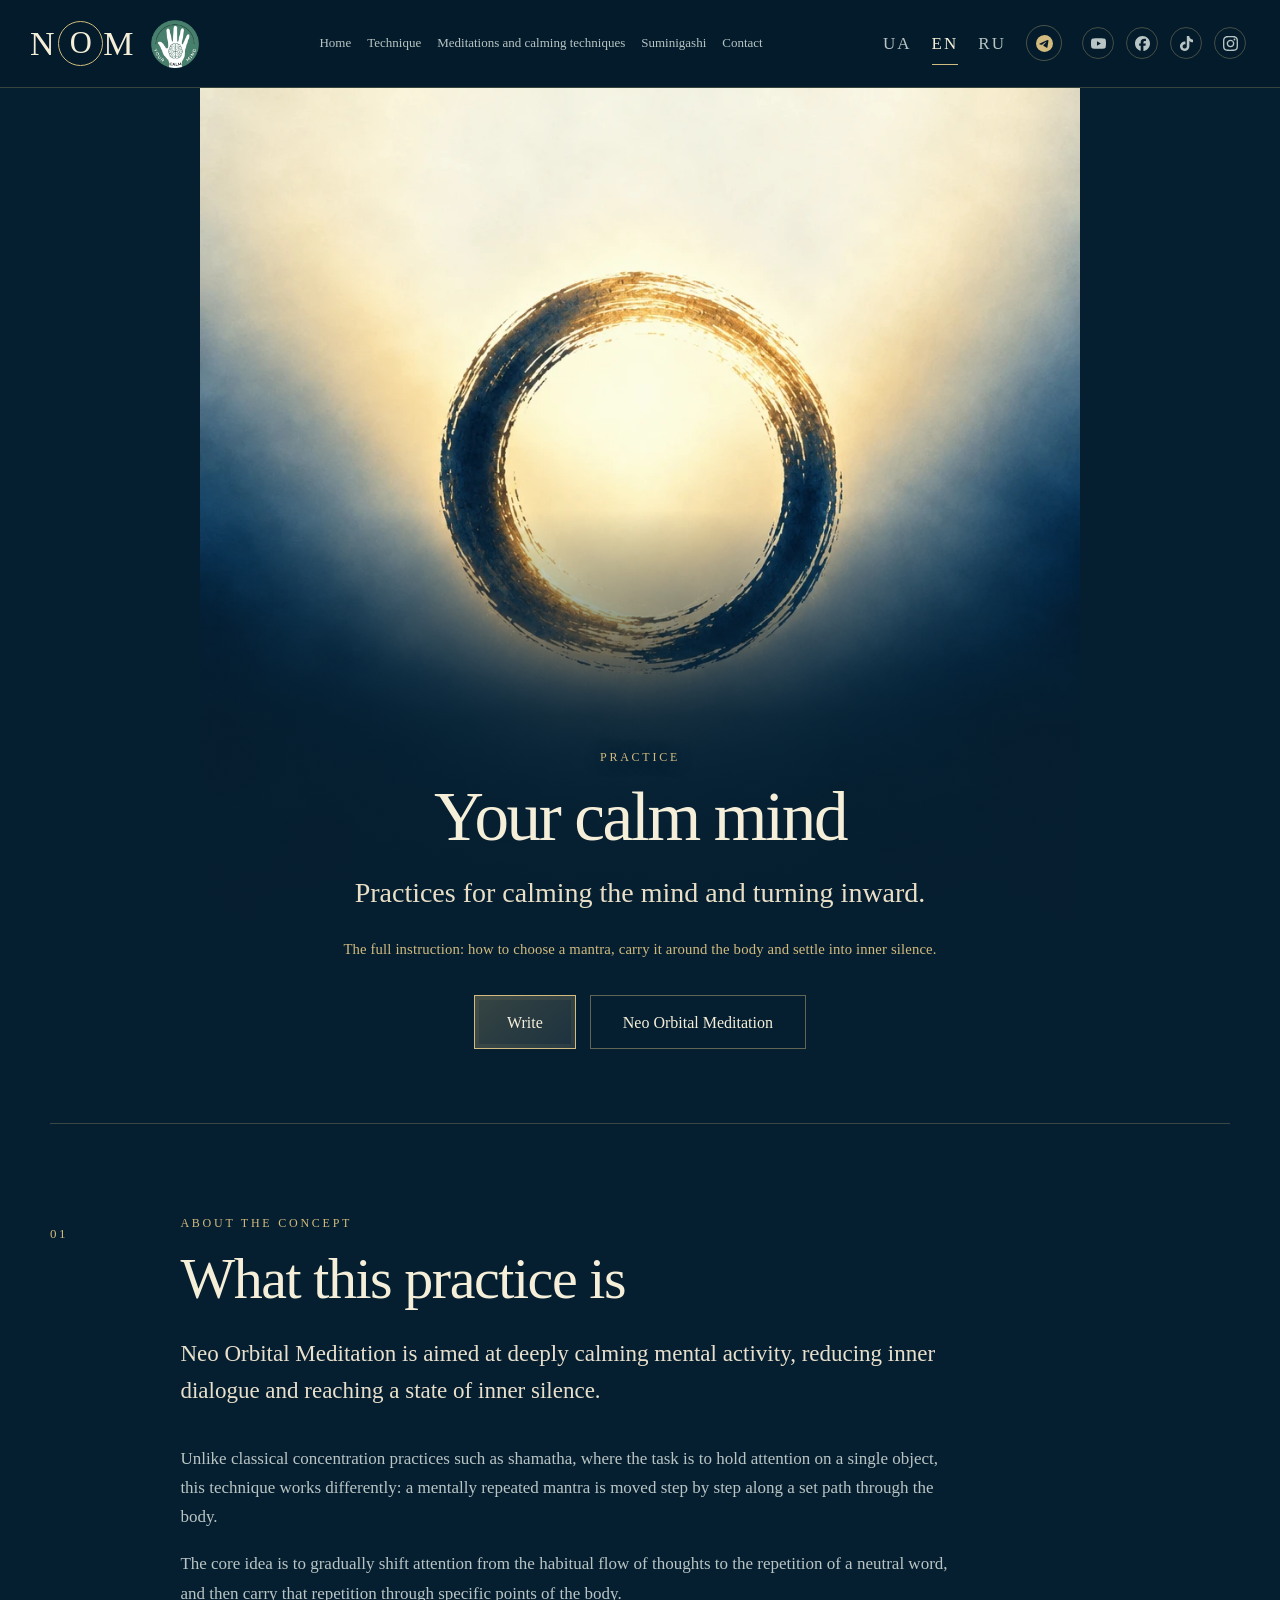
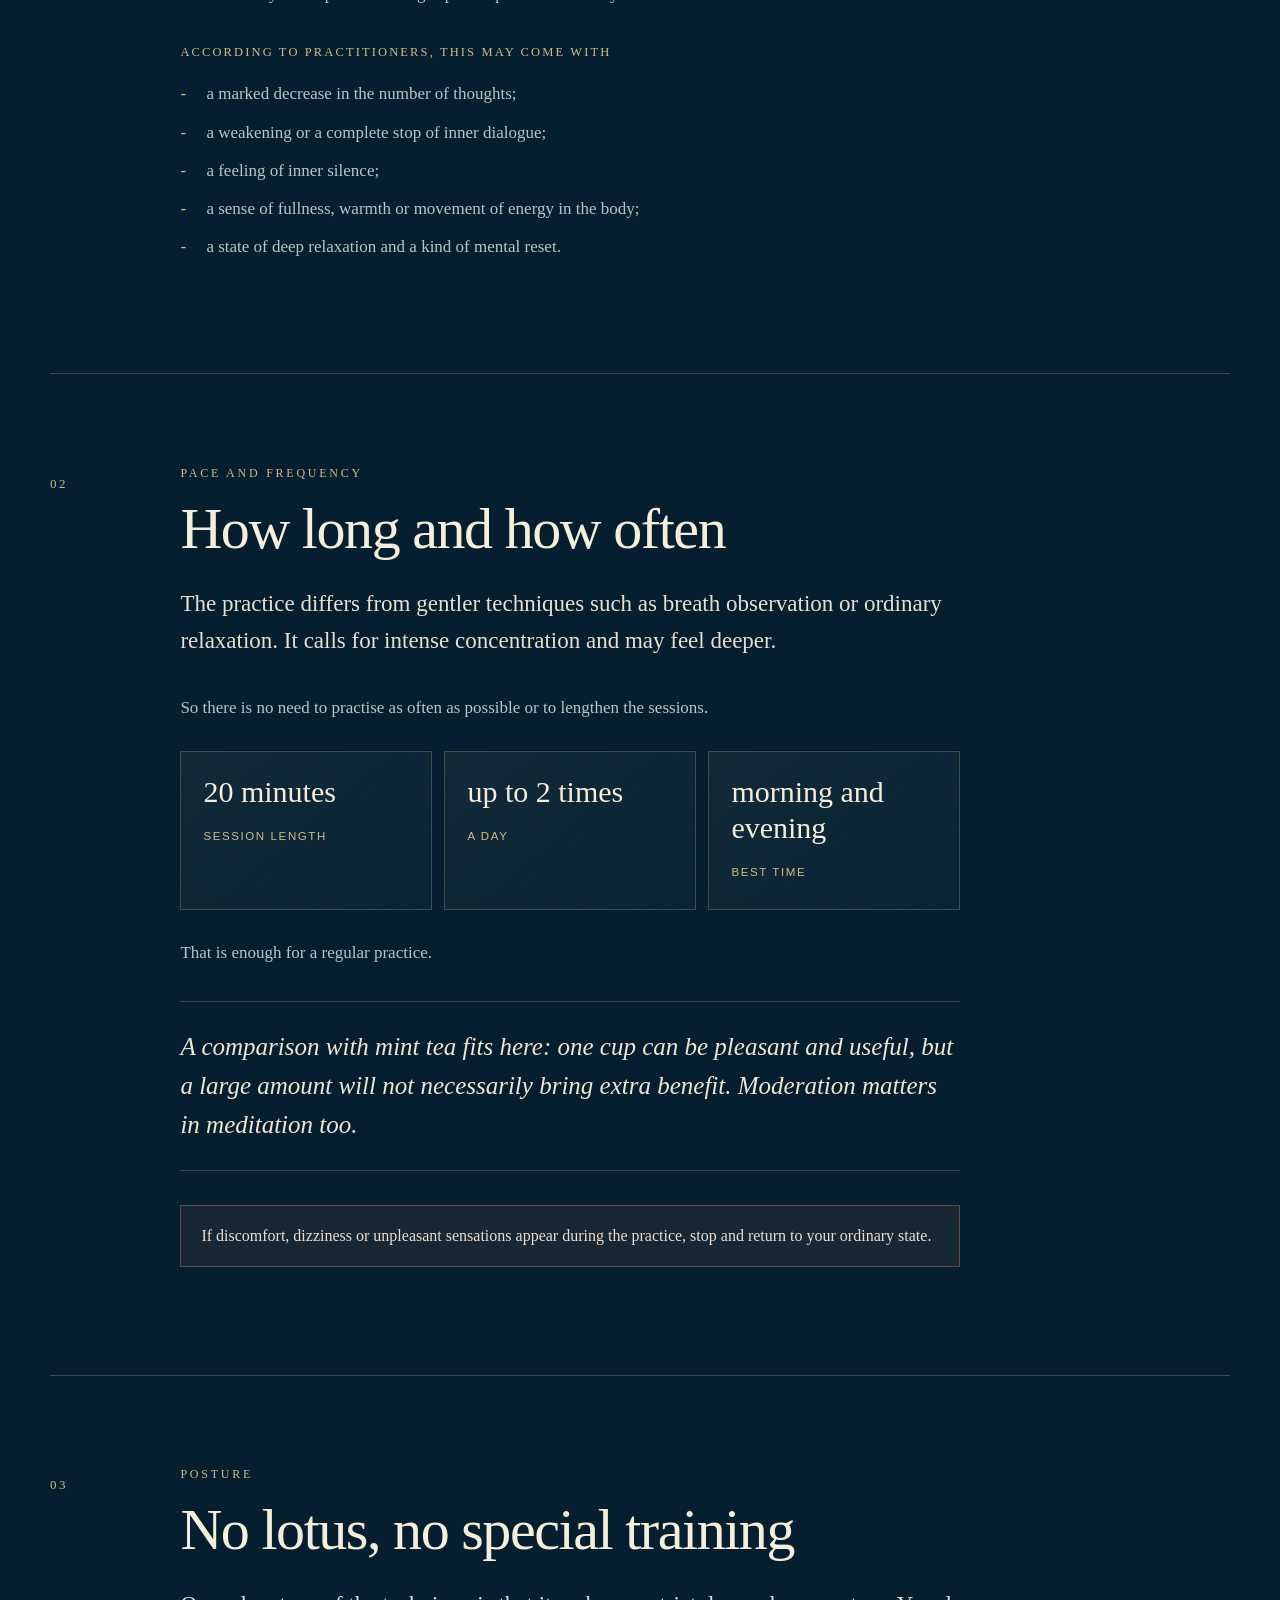
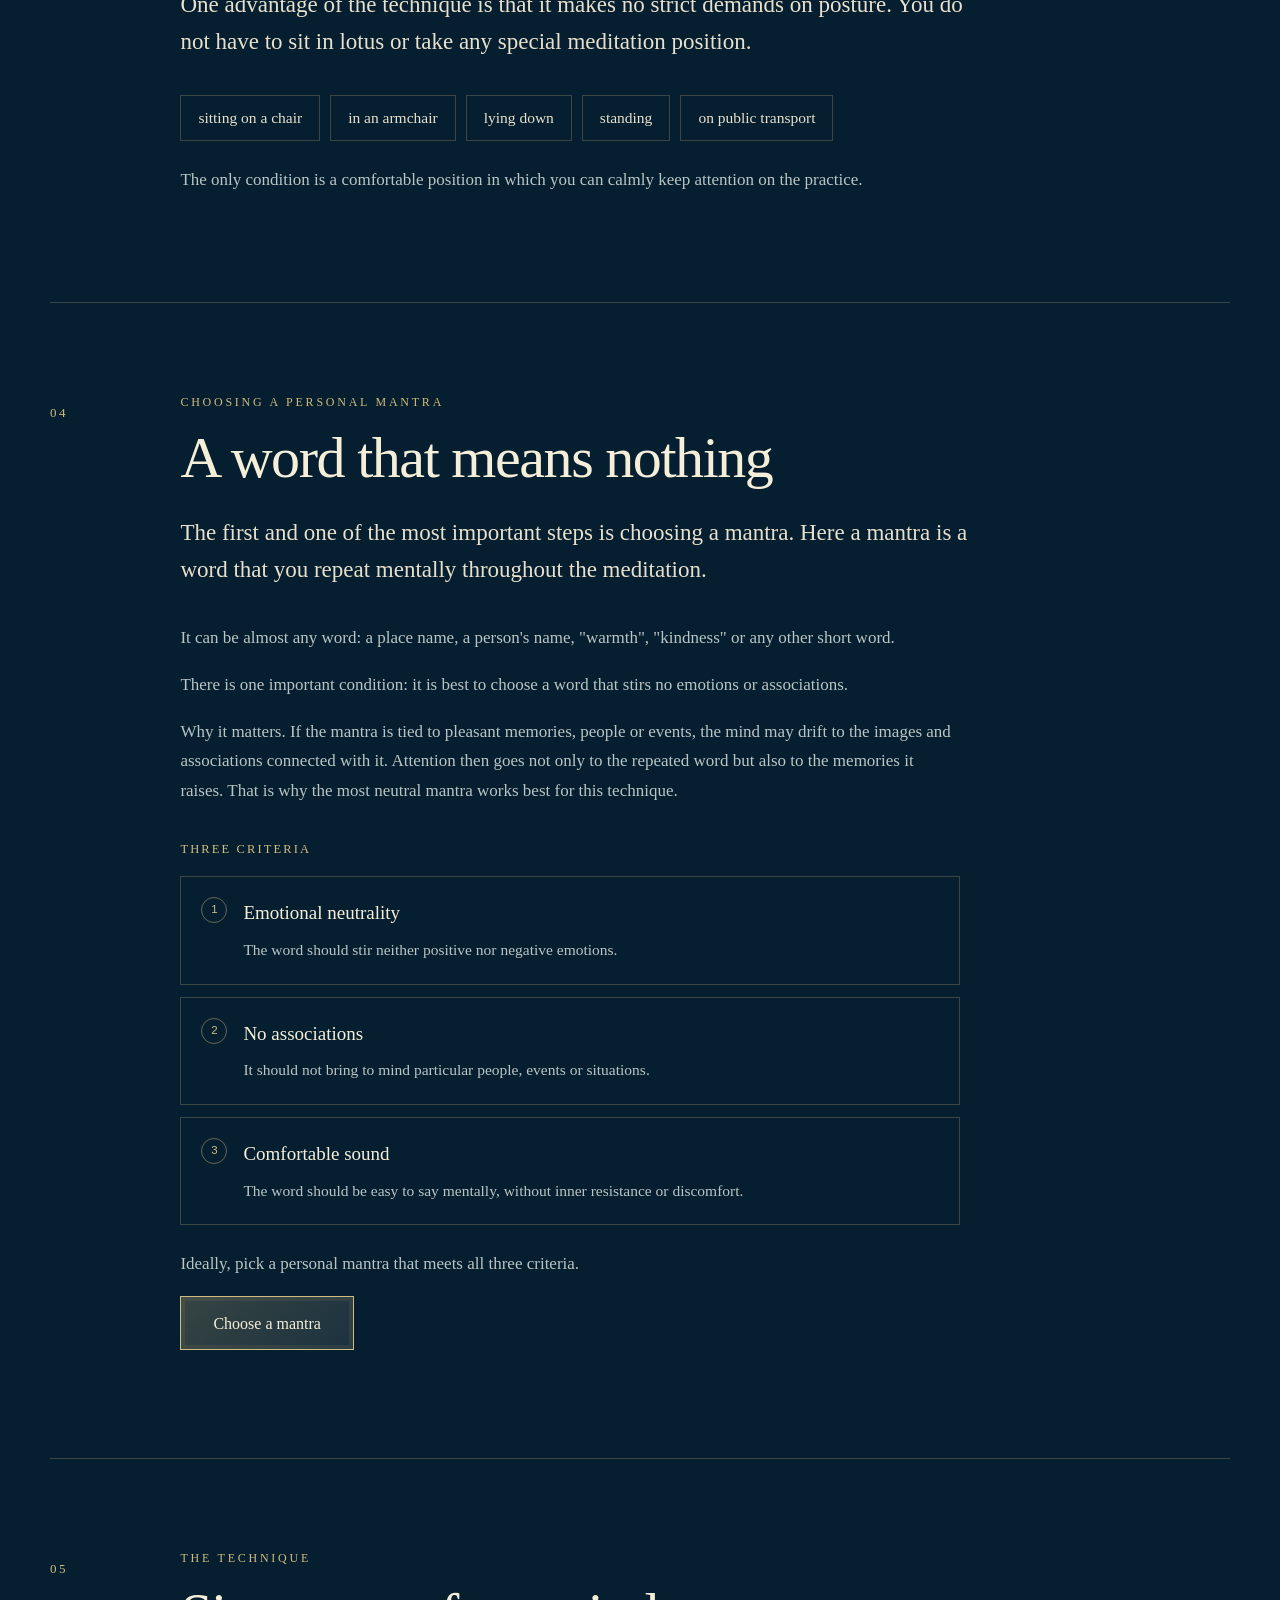
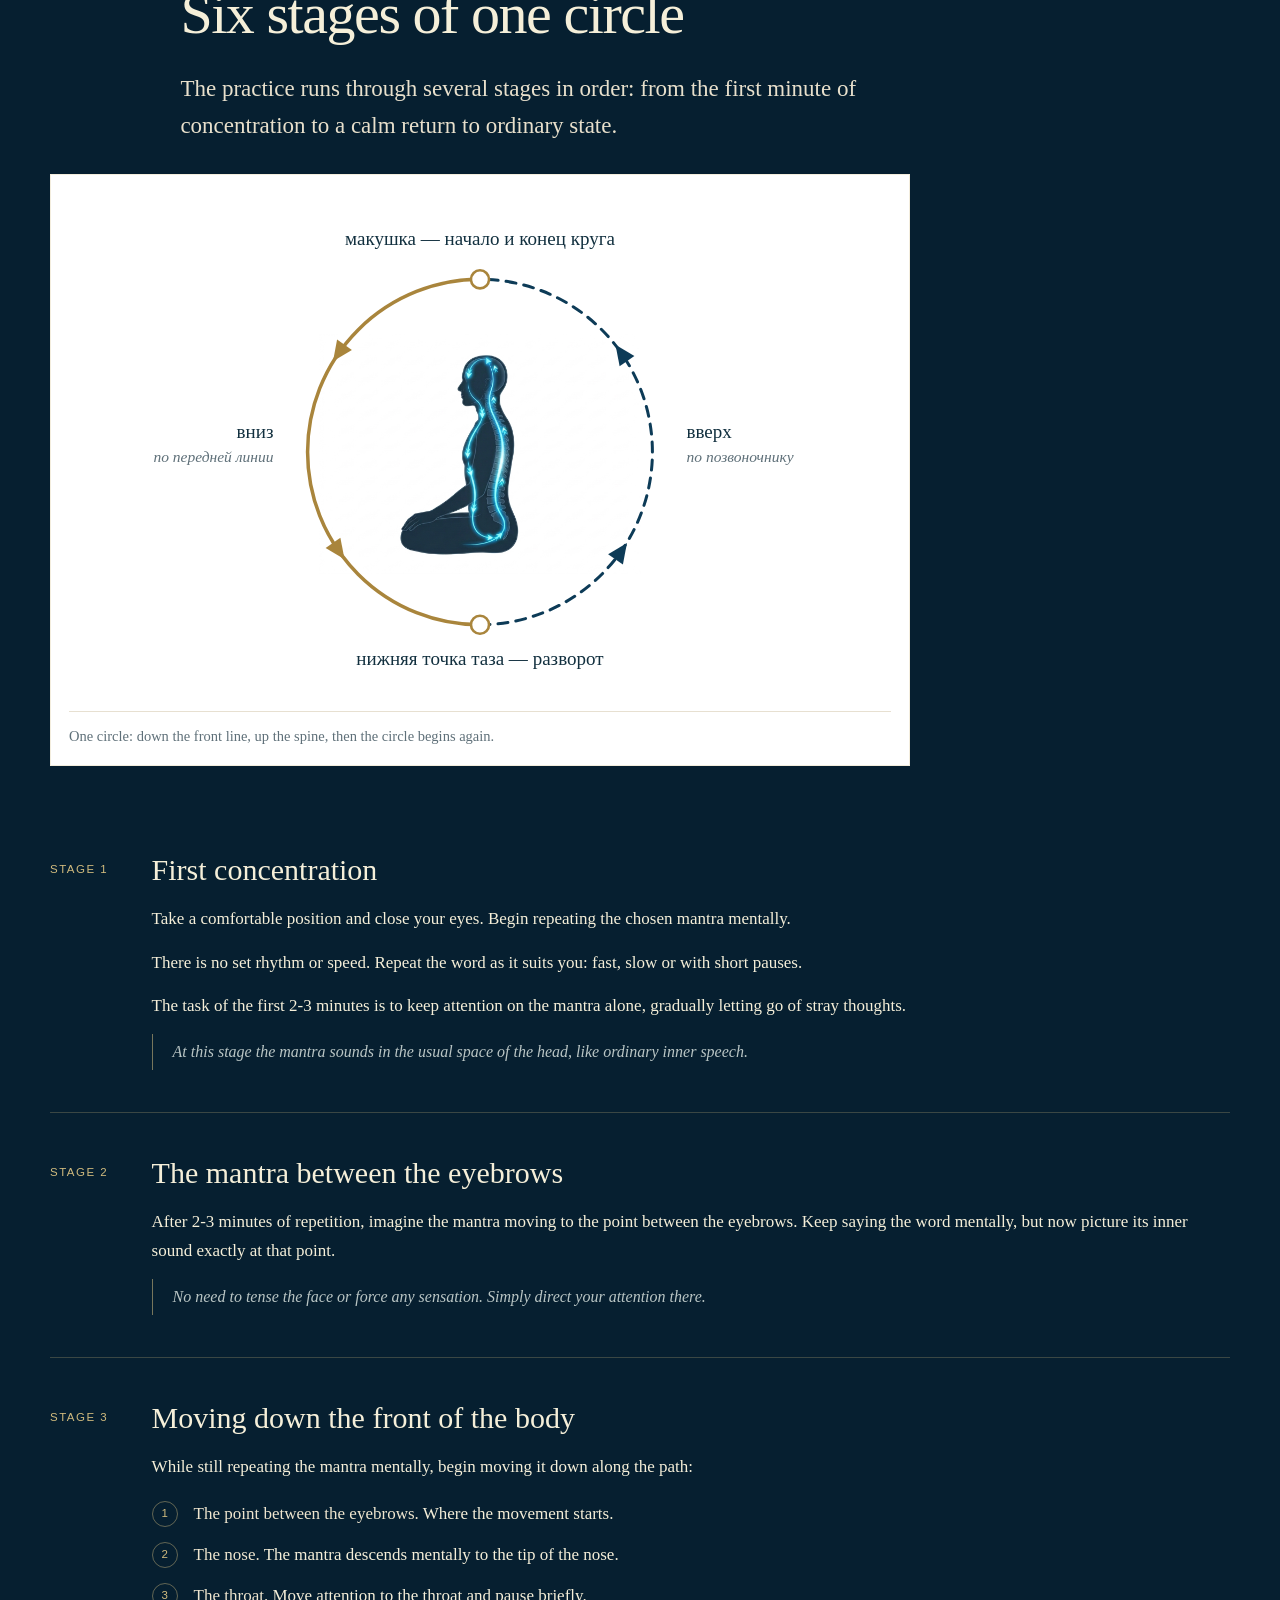
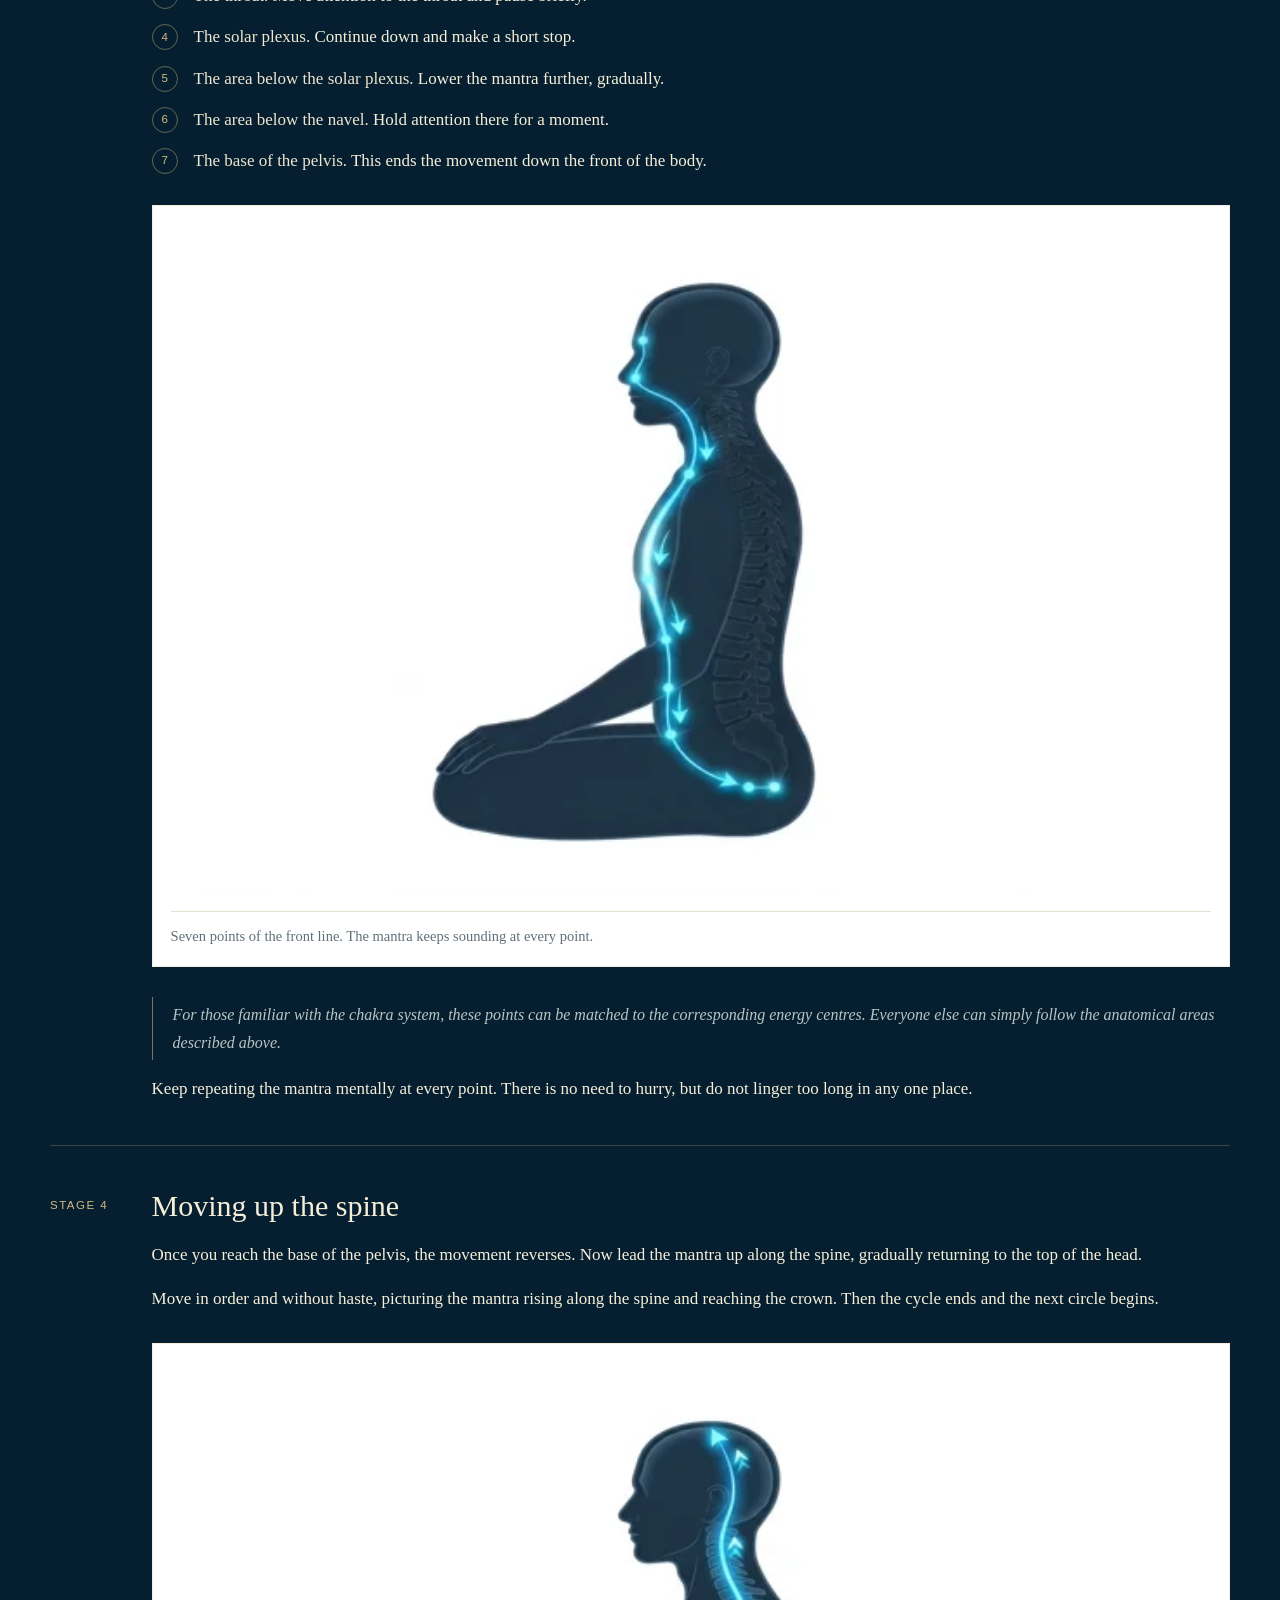
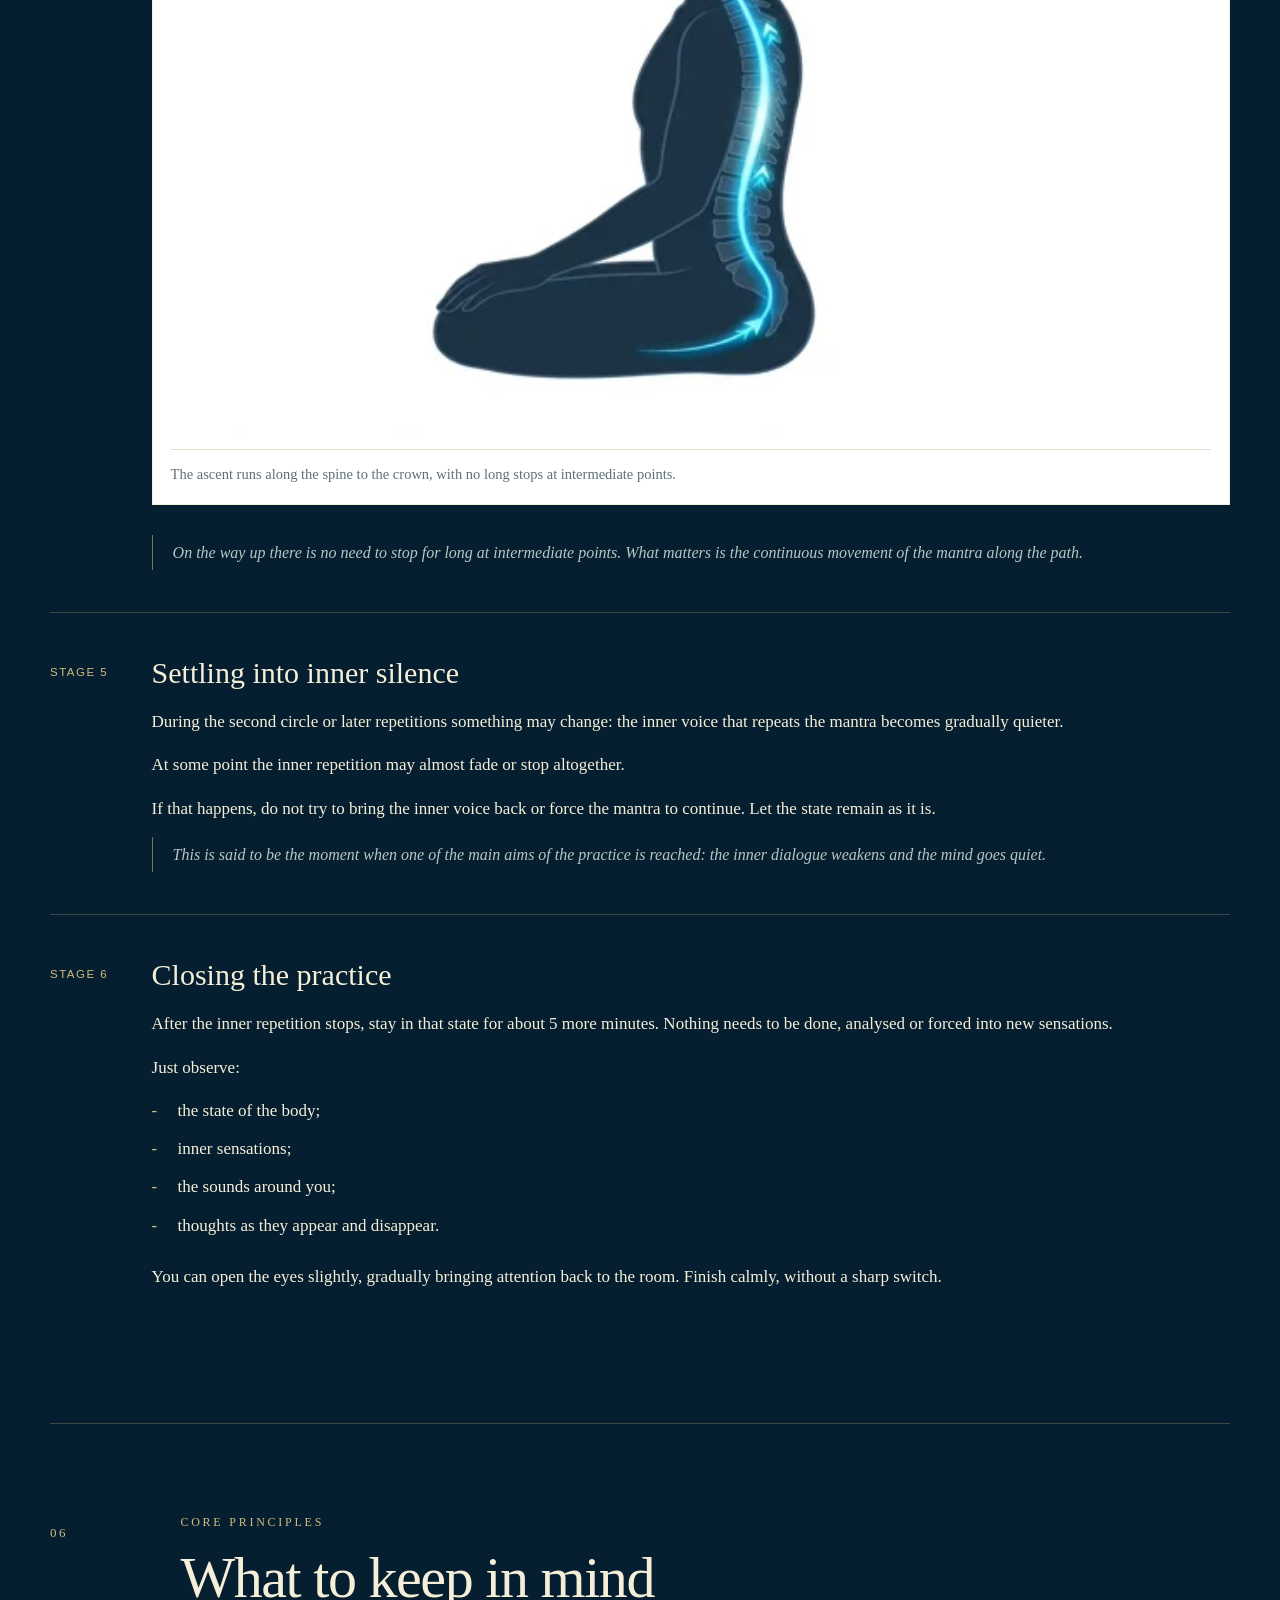
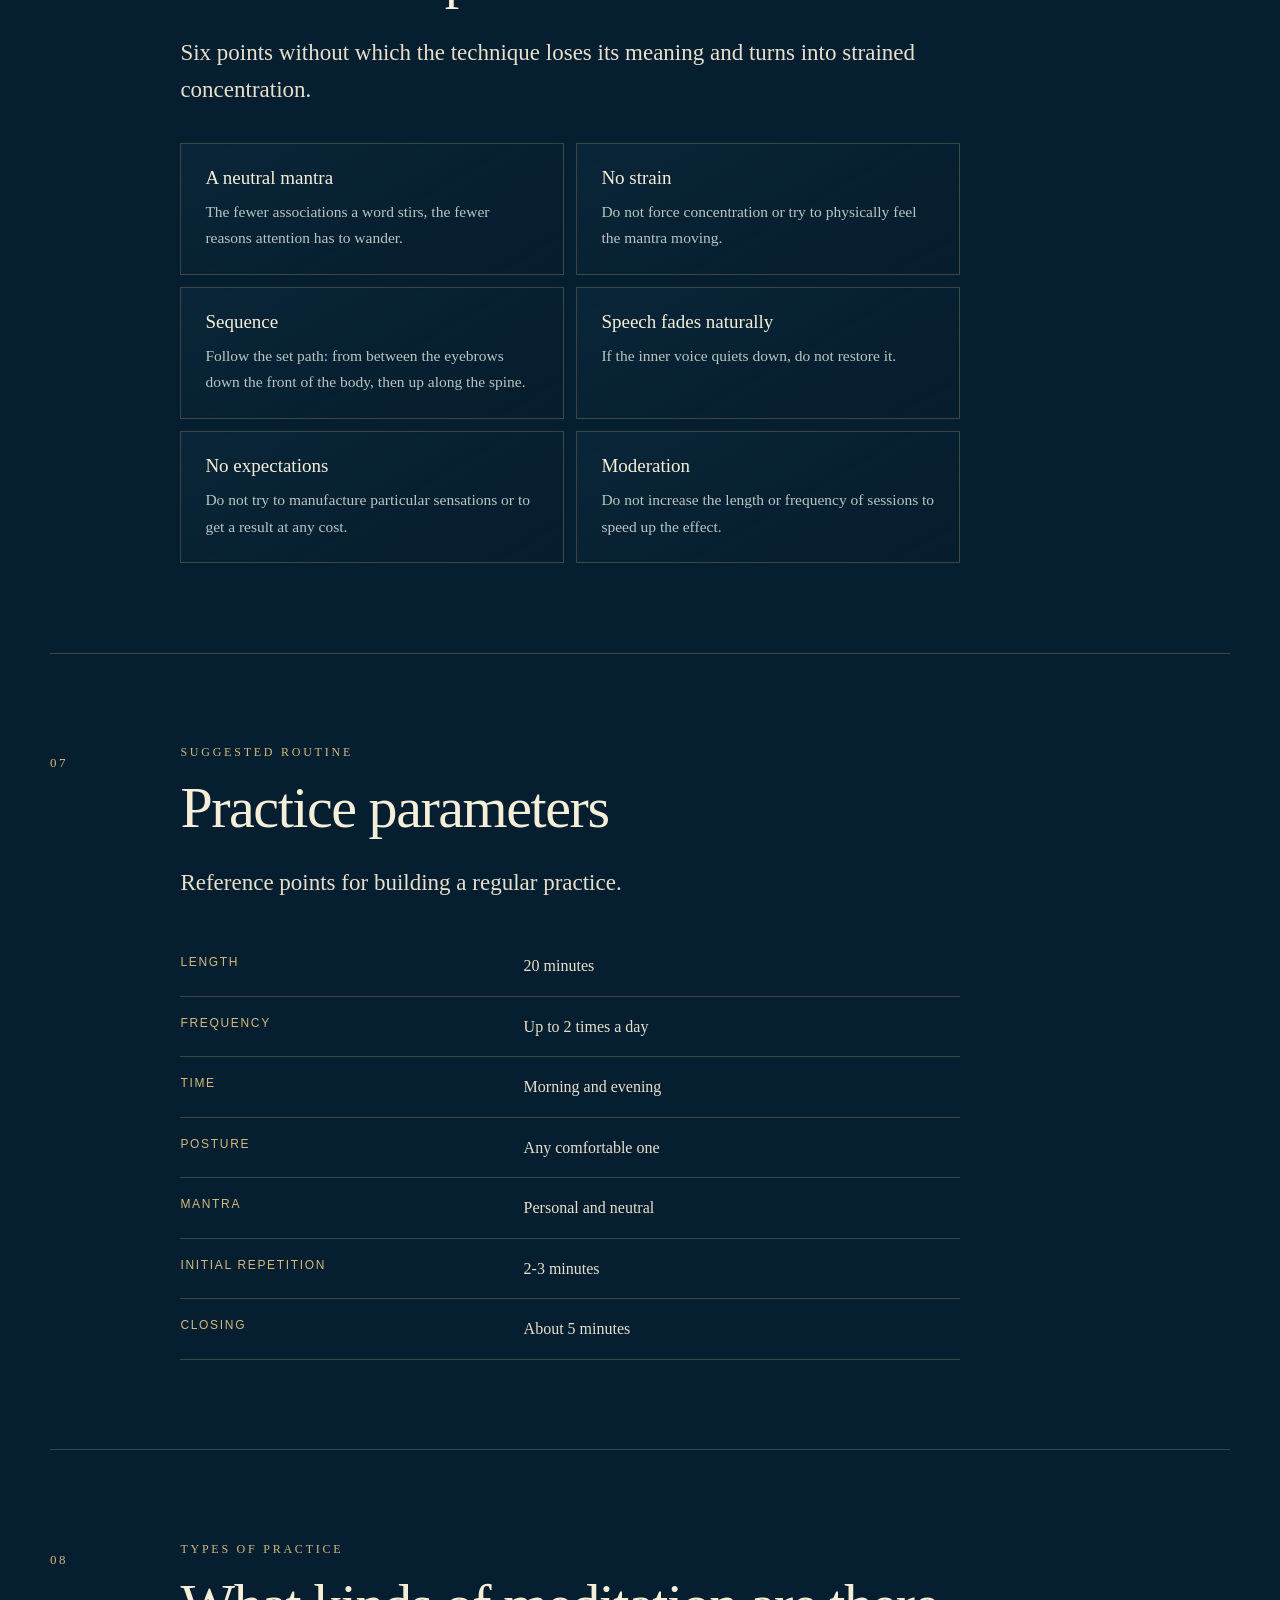
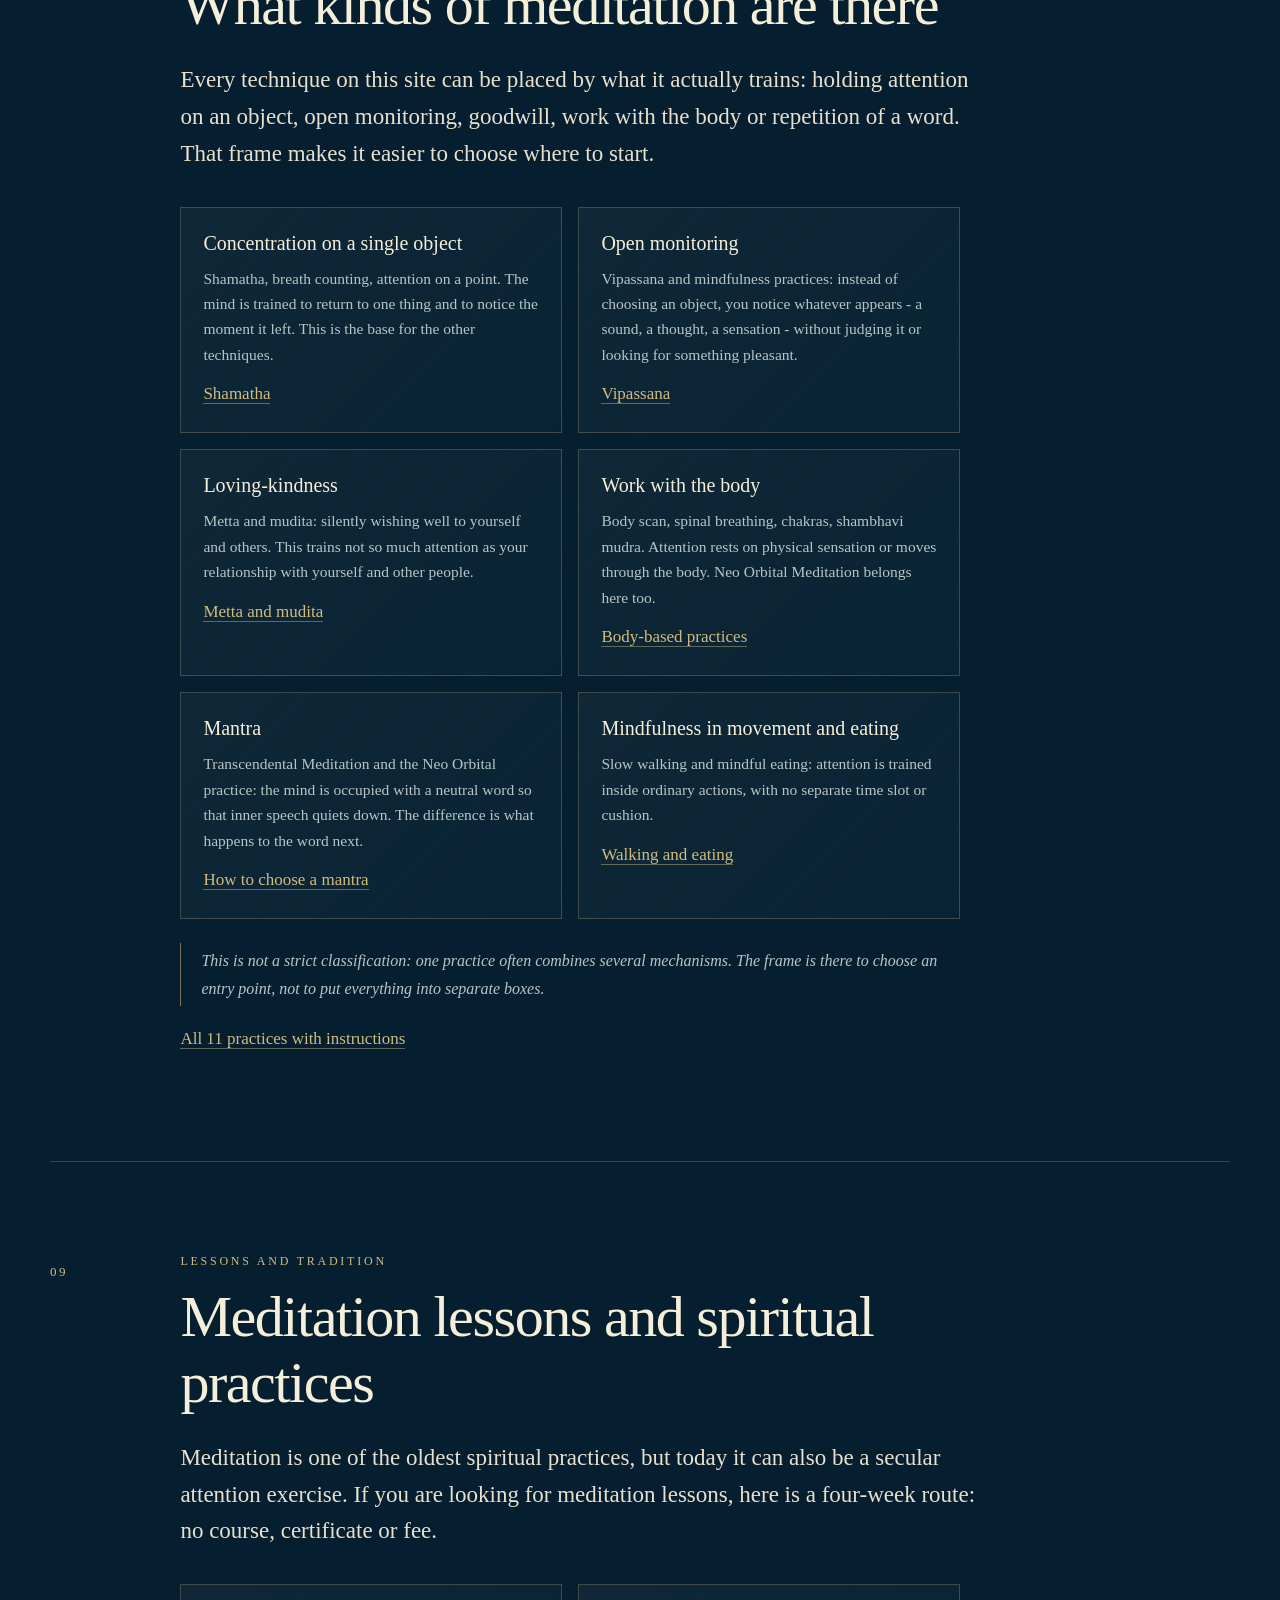
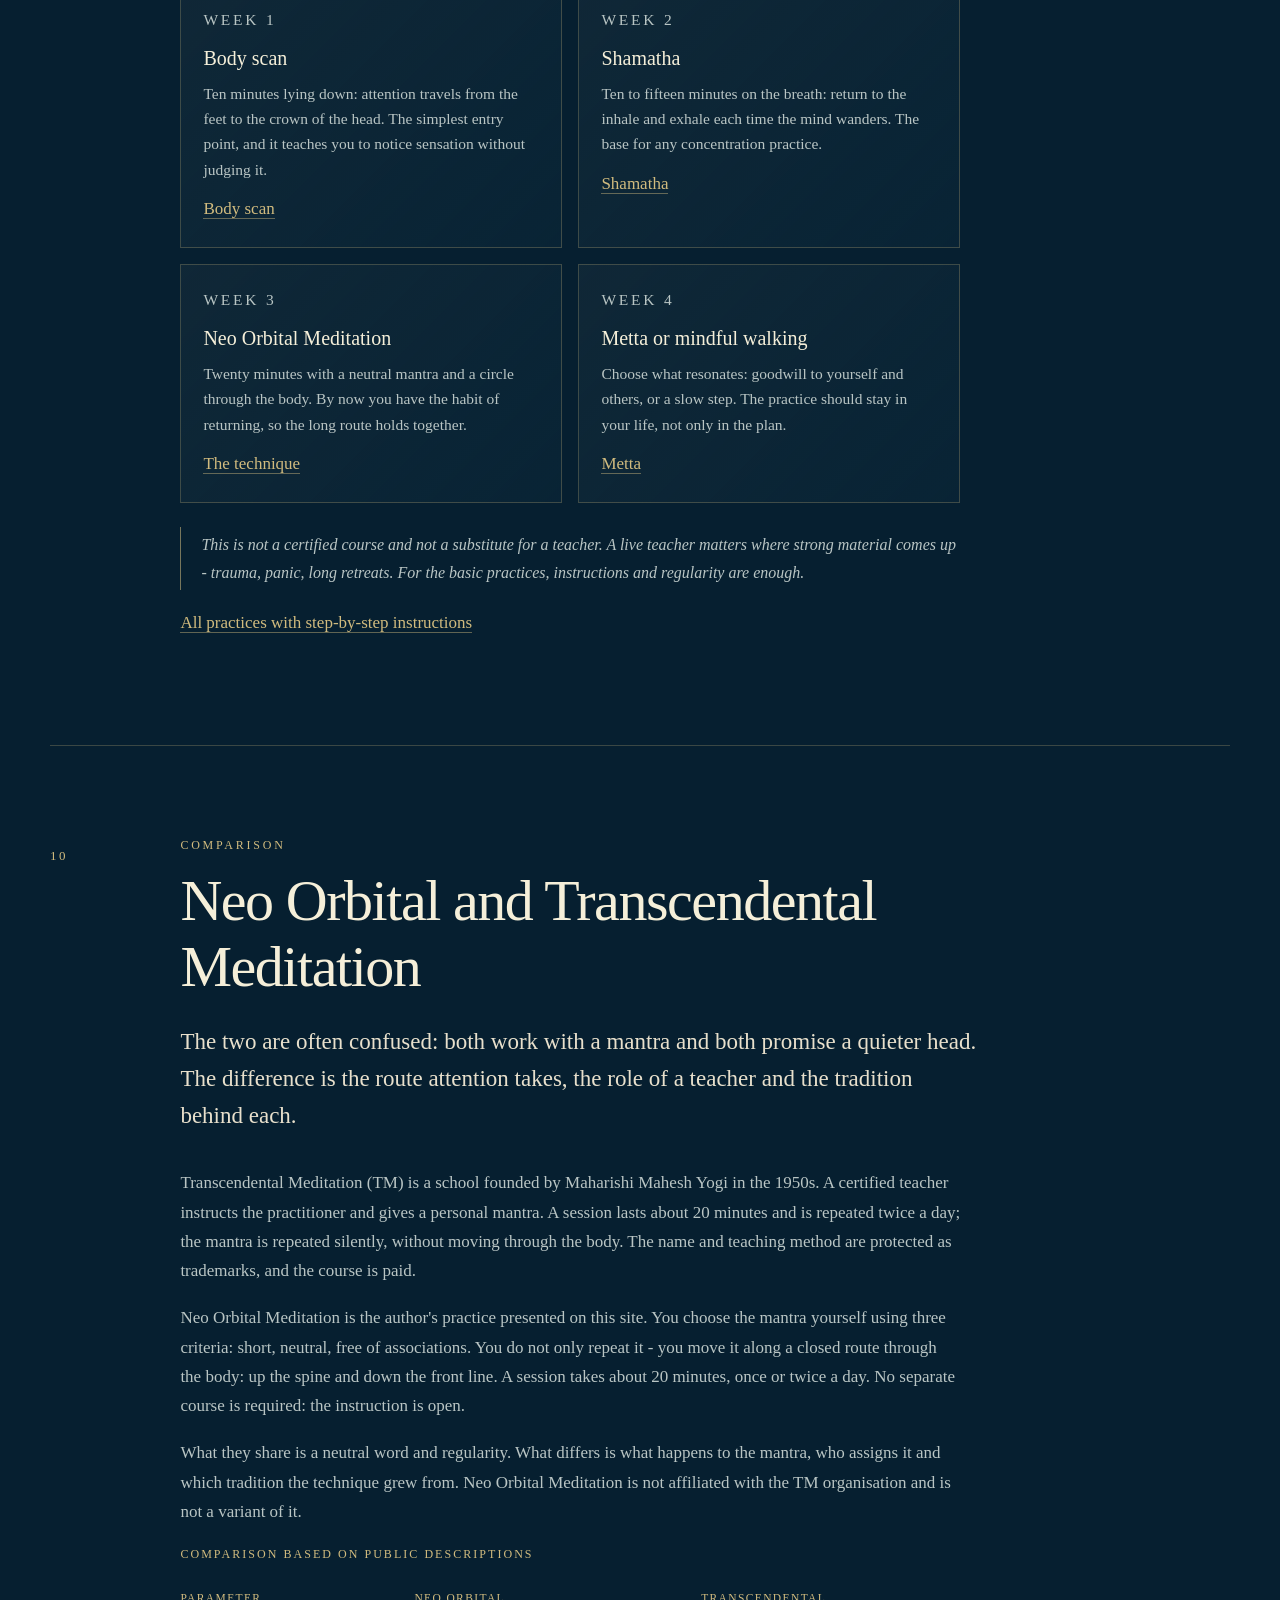
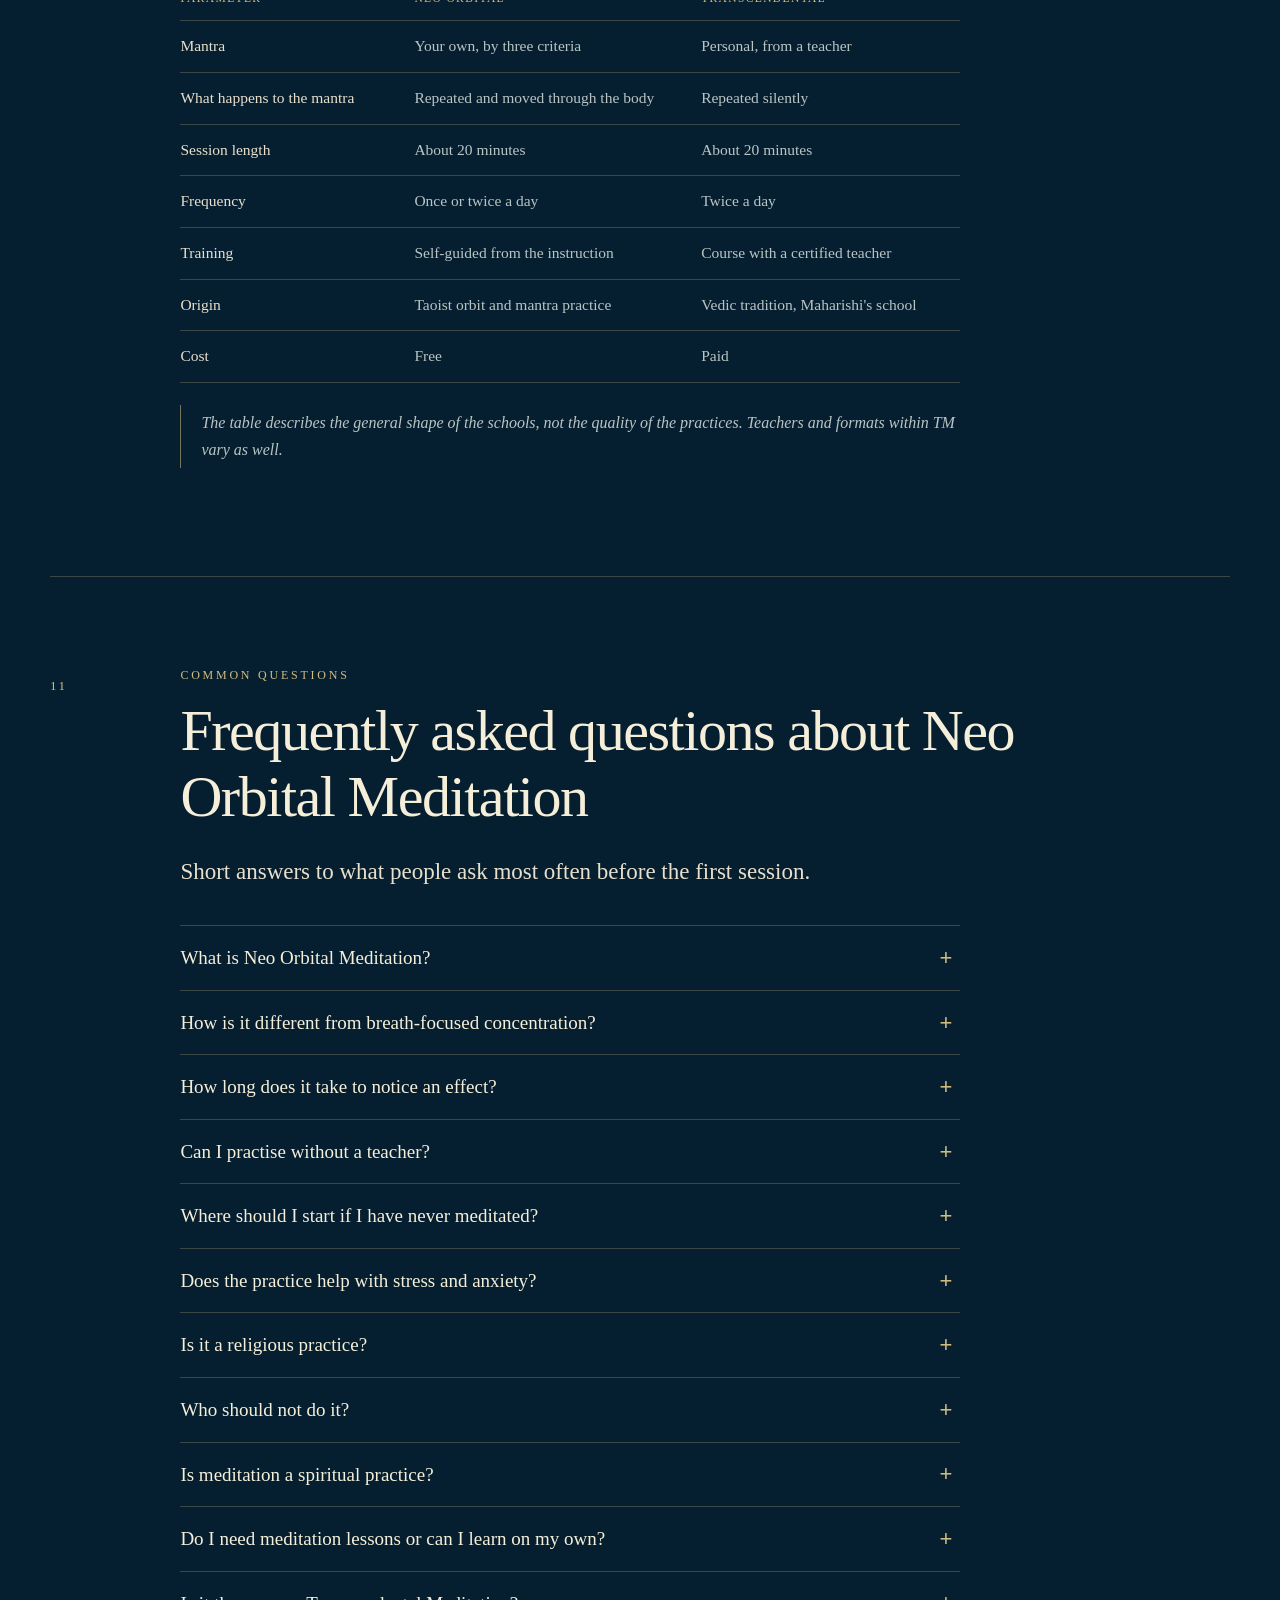
==== commit 18bac809: "Соцсети: официальные иконки брендов вместо самодельных" ====
--- a/index-en.html
+++ b/index-en.html
@@ -224,13 +224,13 @@
         <a href="index-en.html" aria-current="true">EN</a>
         <a href="index.html">RU</a>
       </div>
-      <a class="header-tg" href="https://t.me/spokum_chat" target="_blank" rel="noopener noreferrer" title="Telegram - @spokum_chat" aria-label="Telegram community chat"><svg viewBox="0 0 24 24" aria-hidden="true" focusable="false"><path d="M12 2C6.48 2 2 6.48 2 12s4.48 10 10 10 10-4.48 10-10S17.52 2 12 2Zm4.64 6.8c-.15 1.58-.8 5.42-1.13 7.19-.14.75-.42 1-.68 1.03-.58.05-1.02-.38-1.58-.75-.88-.58-1.38-.94-2.23-1.5-.99-.65-.35-1.01.22-1.59.15-.15 2.71-2.48 2.76-2.69a.2.2 0 0 0-.05-.18c-.06-.05-.14-.03-.21-.02-.09.02-1.49.95-4.22 2.79-.4.27-.76.41-1.08.4-.36-.01-1.04-.2-1.55-.37-.63-.2-1.12-.31-1.08-.66.02-.18.27-.36.74-.55 2.92-1.27 4.86-2.11 5.83-2.52 2.77-1.16 3.35-1.36 3.73-1.37.08 0 .27.02.39.12.1.08.13.19.14.27-.01.06.01.24 0 .26Z"/></svg></a>
+      <a class="header-tg" href="https://t.me/spokum_chat" target="_blank" rel="noopener noreferrer" title="Telegram - @spokum_chat" aria-label="Telegram community chat"><svg viewBox="0 0 24 24" aria-hidden="true" focusable="false"><path d="M11.944 0A12 12 0 0 0 0 12a12 12 0 0 0 12 12 12 12 0 0 0 12-12A12 12 0 0 0 12 0a12 12 0 0 0-.056 0zm4.962 7.224c.1-.002.321.023.465.14a.506.506 0 0 1 .171.325c.016.093.036.306.02.472-.18 1.898-.962 6.502-1.36 8.627-.168.9-.499 1.201-.82 1.23-.696.065-1.225-.46-1.9-.902-1.056-.693-1.653-1.124-2.678-1.8-1.185-.78-.417-1.21.258-1.91.177-.184 3.247-2.977 3.307-3.23.007-.032.014-.15-.056-.212s-.174-.041-.249-.024c-.106.024-1.793 1.14-5.061 3.345-.48.33-.913.49-1.302.48-.428-.008-1.252-.241-1.865-.44-.752-.245-1.349-.374-1.297-.789.027-.216.325-.437.893-.663 3.498-1.524 5.83-2.529 6.998-3.014 3.332-1.386 4.025-1.627 4.476-1.635z"/></svg></a>
       <nav class="social social--header" aria-label="Social links in header">
-        <a href="https://www.youtube.com/@spokum" target="_blank" rel="noopener noreferrer" title="YouTube - @spokum" aria-label="YouTube - @spokum"><svg viewBox="0 0 24 24" aria-hidden="true" focusable="false"><path fill-rule="evenodd" d="M21.6 7.2a2.8 2.8 0 0 0-2-2C17.8 4.7 12 4.7 12 4.7s-5.8 0-7.6.5a2.8 2.8 0 0 0-2 2C2 9 2 12 2 12s0 3 .4 4.8a2.8 2.8 0 0 0 2 2c1.8.5 7.6.5 7.6.5s5.8 0 7.6-.5a2.8 2.8 0 0 0 2-2C22 15 22 12 22 12s0-3-.4-4.8ZM10 15.5v-7l6 3.5-6 3.5Z"/></svg></a>
-        <a href="https://www.facebook.com/spokum.space" target="_blank" rel="noopener noreferrer" title="Facebook - spokum.space" aria-label="Facebook - spokum.space"><svg viewBox="0 0 24 24" aria-hidden="true" focusable="false"><path fill-rule="evenodd" d="M12 2a10 10 0 1 0 0 20 10 10 0 0 0 0-20Zm.9 20v-7.8h2.6l.4-3h-3V9.3c0-.9.25-1.5 1.55-1.5h1.65V5.1c-.3-.04-1.3-.13-2.45-.13-2.43 0-4.1 1.48-4.1 4.2v2.03H7v3h2.55V22h3.35Z"/></svg></a>
-        <a href="https://www.tiktok.com/@spokum.space" target="_blank" rel="noopener noreferrer" title="TikTok - @spokum.space" aria-label="TikTok - @spokum.space"><svg viewBox="0 0 24 24" aria-hidden="true" focusable="false"><path d="M16.6 3h-2.7v12.2c0 1.2-.75 2-1.85 2-1 0-1.8-.7-1.8-1.7 0-1.1.9-1.7 2.1-1.5v-2.8c-2.8-.1-4.8 1.7-4.8 4.3 0 2.5 1.9 4.3 4.4 4.3 2.7 0 4.6-2 4.6-4.7V9.9c1 .6 2.1.9 3.3.8V8c-1.9-.3-3-1.7-3.3-3.6V3Z"/></svg></a>
-        <a href="https://www.instagram.com/spokum.space/" target="_blank" rel="noopener noreferrer" title="Instagram - spokum.space" aria-label="Instagram - spokum.space"><svg viewBox="0 0 24 24" style="fill:none" stroke="currentColor" stroke-width="1.9" aria-hidden="true" focusable="false"><rect x="3.4" y="3.4" width="17.2" height="17.2" rx="5.2"/><circle cx="12" cy="12" r="4.1"/><circle cx="17.1" cy="6.9" r="1.05" fill="currentColor" stroke="none"/></svg></a>
-          <a href="https://t.me/spokum_chat" target="_blank" rel="noopener noreferrer" title="Telegram - @spokum_chat" aria-label="Telegram - @spokum_chat"><svg viewBox="0 0 24 24" aria-hidden="true" focusable="false"><path d="M12 2C6.48 2 2 6.48 2 12s4.48 10 10 10 10-4.48 10-10S17.52 2 12 2Zm4.64 6.8c-.15 1.58-.8 5.42-1.13 7.19-.14.75-.42 1-.68 1.03-.58.05-1.02-.38-1.58-.75-.88-.58-1.38-.94-2.23-1.5-.99-.65-.35-1.01.22-1.59.15-.15 2.71-2.48 2.76-2.69a.2.2 0 0 0-.05-.18c-.06-.05-.14-.03-.21-.02-.09.02-1.49.95-4.22 2.79-.4.27-.76.41-1.08.4-.36-.01-1.04-.2-1.55-.37-.63-.2-1.12-.31-1.08-.66.02-.18.27-.36.74-.55 2.92-1.27 4.86-2.11 5.83-2.52 2.77-1.16 3.35-1.36 3.73-1.37.08 0 .27.02.39.12.1.08.13.19.14.27-.01.06.01.24 0 .26Z"/></svg></a>
+        <a href="https://www.youtube.com/@spokum" target="_blank" rel="noopener noreferrer" title="YouTube - @spokum" aria-label="YouTube - @spokum"><svg viewBox="0 0 24 24" aria-hidden="true" focusable="false"><path d="M23.498 6.186a3.016 3.016 0 0 0-2.122-2.136C19.505 3.545 12 3.545 12 3.545s-7.505 0-9.377.505A3.017 3.017 0 0 0 .502 6.186C0 8.07 0 12 0 12s0 3.93.502 5.814a3.016 3.016 0 0 0 2.122 2.136c1.871.505 9.376.505 9.376.505s7.505 0 9.377-.505a3.015 3.015 0 0 0 2.122-2.136C24 15.93 24 12 24 12s0-3.93-.502-5.814zM9.545 15.568V8.432L15.818 12l-6.273 3.568z"/></svg></a>
+        <a href="https://www.facebook.com/spokum.space" target="_blank" rel="noopener noreferrer" title="Facebook - spokum.space" aria-label="Facebook - spokum.space"><svg viewBox="0 0 24 24" aria-hidden="true" focusable="false"><path d="M9.101 23.691v-7.98H6.627v-3.667h2.474v-1.58c0-4.085 1.848-5.978 5.858-5.978.401 0 .955.042 1.468.103a8.68 8.68 0 0 1 1.141.195v3.325a8.623 8.623 0 0 0-.653-.036 26.805 26.805 0 0 0-.733-.009c-.707 0-1.259.096-1.675.309a1.686 1.686 0 0 0-.679.622c-.258.42-.374.995-.374 1.752v1.297h3.919l-.386 2.103-.287 1.564h-3.246v8.245C19.396 23.238 24 18.179 24 12.044c0-6.627-5.373-12-12-12s-12 5.373-12 12c0 5.628 3.874 10.35 9.101 11.647Z"/></svg></a>
+        <a href="https://www.tiktok.com/@spokum.space" target="_blank" rel="noopener noreferrer" title="TikTok - @spokum.space" aria-label="TikTok - @spokum.space"><svg viewBox="0 0 24 24" aria-hidden="true" focusable="false"><path d="M12.525.02c1.31-.02 2.61-.01 3.91-.02.08 1.53.63 3.09 1.75 4.17 1.12 1.11 2.7 1.62 4.24 1.79v4.03c-1.44-.05-2.89-.35-4.2-.97-.57-.26-1.1-.59-1.62-.93-.01 2.92.01 5.84-.02 8.75-.08 1.4-.54 2.79-1.35 3.94-1.31 1.92-3.58 3.17-5.91 3.21-1.43.08-2.86-.31-4.08-1.03-2.02-1.19-3.44-3.37-3.65-5.71-.02-.5-.03-1-.01-1.49.18-1.9 1.12-3.72 2.58-4.96 1.66-1.44 3.98-2.13 6.15-1.72.02 1.48-.04 2.96-.04 4.44-.99-.32-2.15-.23-3.02.37-.63.41-1.11 1.04-1.36 1.75-.21.51-.15 1.07-.14 1.61.24 1.64 1.82 3.02 3.5 2.87 1.12-.01 2.19-.66 2.77-1.61.19-.33.4-.67.41-1.06.1-1.79.06-3.57.07-5.36.01-4.03-.01-8.05.02-12.07z"/></svg></a>
+        <a href="https://www.instagram.com/spokum.space/" target="_blank" rel="noopener noreferrer" title="Instagram - spokum.space" aria-label="Instagram - spokum.space"><svg viewBox="0 0 24 24" aria-hidden="true" focusable="false"><path d="M7.0301.084c-1.2768.0602-2.1487.264-2.911.5634-.7888.3075-1.4575.72-2.1228 1.3877-.6652.6677-1.075 1.3368-1.3802 2.127-.2954.7638-.4956 1.6365-.552 2.914-.0564 1.2775-.0689 1.6882-.0626 4.947.0062 3.2586.0206 3.6671.0825 4.9473.061 1.2765.264 2.1482.5635 2.9107.308.7889.72 1.4573 1.388 2.1228.6679.6655 1.3365 1.0743 2.1285 1.38.7632.295 1.6361.4961 2.9134.552 1.2773.056 1.6884.069 4.9462.0627 3.2578-.0062 3.668-.0207 4.9478-.0814 1.28-.0607 2.147-.2652 2.9098-.5633.7889-.3086 1.4578-.72 2.1228-1.3881.665-.6682 1.0745-1.3378 1.3795-2.1284.2957-.7632.4966-1.636.552-2.9124.056-1.2809.0692-1.6898.063-4.948-.0063-3.2583-.021-3.6668-.0817-4.9465-.0607-1.2797-.264-2.1487-.5633-2.9117-.3084-.7889-.72-1.4568-1.3876-2.1228C21.2982 1.33 20.628.9208 19.8378.6165 19.074.321 18.2017.1197 16.9244.0645 15.6471.0093 15.236-.005 11.977.0014 8.718.0076 8.31.0215 7.0301.0839m.1402 21.6932c-1.17-.0509-1.8053-.2453-2.2287-.408-.5606-.216-.96-.4771-1.3819-.895-.422-.4178-.6811-.8186-.9-1.378-.1644-.4234-.3624-1.058-.4171-2.228-.0595-1.2645-.072-1.6442-.079-4.848-.007-3.2037.0053-3.583.0607-4.848.05-1.169.2456-1.805.408-2.2282.216-.5613.4762-.96.895-1.3816.4188-.4217.8184-.6814 1.3783-.9003.423-.1651 1.0575-.3614 2.227-.4171 1.2655-.06 1.6447-.072 4.848-.079 3.2033-.007 3.5835.005 4.8495.0608 1.169.0508 1.8053.2445 2.228.408.5608.216.96.4754 1.3816.895.4217.4194.6816.8176.9005 1.3787.1653.4217.3617 1.056.4169 2.2263.0602 1.2655.0739 1.645.0796 4.848.0058 3.203-.0055 3.5834-.061 4.848-.051 1.17-.245 1.8055-.408 2.2294-.216.5604-.4763.96-.8954 1.3814-.419.4215-.8181.6811-1.3783.9-.4224.1649-1.0577.3617-2.2262.4174-1.2656.0595-1.6448.072-4.8493.079-3.2045.007-3.5825-.006-4.848-.0608M16.953 5.5864A1.44 1.44 0 1 0 18.39 4.144a1.44 1.44 0 0 0-1.437 1.4424M5.8385 12.012c.0067 3.4032 2.7706 6.1557 6.173 6.1493 3.4026-.0065 6.157-2.7701 6.1506-6.1733-.0065-3.4032-2.771-6.1565-6.174-6.1498-3.403.0067-6.156 2.771-6.1496 6.1738M8 12.0077a4 4 0 1 1 4.008 3.9921A3.9996 3.9996 0 0 1 8 12.0077"/></svg></a>
+          <a href="https://t.me/spokum_chat" target="_blank" rel="noopener noreferrer" title="Telegram - @spokum_chat" aria-label="Telegram - @spokum_chat"><svg viewBox="0 0 24 24" aria-hidden="true" focusable="false"><path d="M11.944 0A12 12 0 0 0 0 12a12 12 0 0 0 12 12 12 12 0 0 0 12-12A12 12 0 0 0 12 0a12 12 0 0 0-.056 0zm4.962 7.224c.1-.002.321.023.465.14a.506.506 0 0 1 .171.325c.016.093.036.306.02.472-.18 1.898-.962 6.502-1.36 8.627-.168.9-.499 1.201-.82 1.23-.696.065-1.225-.46-1.9-.902-1.056-.693-1.653-1.124-2.678-1.8-1.185-.78-.417-1.21.258-1.91.177-.184 3.247-2.977 3.307-3.23.007-.032.014-.15-.056-.212s-.174-.041-.249-.024c-.106.024-1.793 1.14-5.061 3.345-.48.33-.913.49-1.302.48-.428-.008-1.252-.241-1.865-.44-.752-.245-1.349-.374-1.297-.789.027-.216.325-.437.893-.663 3.498-1.524 5.83-2.529 6.998-3.014 3.332-1.386 4.025-1.627 4.476-1.635z"/></svg></a>
         </nav>
       <button class="menu-toggle" id="menu-toggle" type="button" aria-expanded="false" aria-controls="primary-nav" aria-label="Open menu">
         <span></span><span></span><span></span>
@@ -782,11 +782,11 @@
     <p class="footer-note">A practice of quiet, attention and contact with the body.</p>
     <p class="footer-copy">© 2018–2026 Neo Orbital Meditation</p>
     <nav class="social social--footer" aria-label="Social links in footer">
-      <a href="https://www.youtube.com/@spokum" target="_blank" rel="noopener noreferrer" title="YouTube - @spokum" aria-label="YouTube - @spokum"><svg viewBox="0 0 24 24" aria-hidden="true" focusable="false"><path fill-rule="evenodd" d="M21.6 7.2a2.8 2.8 0 0 0-2-2C17.8 4.7 12 4.7 12 4.7s-5.8 0-7.6.5a2.8 2.8 0 0 0-2 2C2 9 2 12 2 12s0 3 .4 4.8a2.8 2.8 0 0 0 2 2c1.8.5 7.6.5 7.6.5s5.8 0 7.6-.5a2.8 2.8 0 0 0 2-2C22 15 22 12 22 12s0-3-.4-4.8ZM10 15.5v-7l6 3.5-6 3.5Z"/></svg></a>
-      <a href="https://www.facebook.com/spokum.space" target="_blank" rel="noopener noreferrer" title="Facebook - spokum.space" aria-label="Facebook - spokum.space"><svg viewBox="0 0 24 24" aria-hidden="true" focusable="false"><path fill-rule="evenodd" d="M12 2a10 10 0 1 0 0 20 10 10 0 0 0 0-20Zm.9 20v-7.8h2.6l.4-3h-3V9.3c0-.9.25-1.5 1.55-1.5h1.65V5.1c-.3-.04-1.3-.13-2.45-.13-2.43 0-4.1 1.48-4.1 4.2v2.03H7v3h2.55V22h3.35Z"/></svg></a>
-      <a href="https://www.tiktok.com/@spokum.space" target="_blank" rel="noopener noreferrer" title="TikTok - @spokum.space" aria-label="TikTok - @spokum.space"><svg viewBox="0 0 24 24" aria-hidden="true" focusable="false"><path d="M16.6 3h-2.7v12.2c0 1.2-.75 2-1.85 2-1 0-1.8-.7-1.8-1.7 0-1.1.9-1.7 2.1-1.5v-2.8c-2.8-.1-4.8 1.7-4.8 4.3 0 2.5 1.9 4.3 4.4 4.3 2.7 0 4.6-2 4.6-4.7V9.9c1 .6 2.1.9 3.3.8V8c-1.9-.3-3-1.7-3.3-3.6V3Z"/></svg></a>
-      <a href="https://www.instagram.com/spokum.space/" target="_blank" rel="noopener noreferrer" title="Instagram - spokum.space" aria-label="Instagram - spokum.space"><svg viewBox="0 0 24 24" style="fill:none" stroke="currentColor" stroke-width="1.9" aria-hidden="true" focusable="false"><rect x="3.4" y="3.4" width="17.2" height="17.2" rx="5.2"/><circle cx="12" cy="12" r="4.1"/><circle cx="17.1" cy="6.9" r="1.05" fill="currentColor" stroke="none"/></svg></a>
-        <a href="https://t.me/spokum_chat" target="_blank" rel="noopener noreferrer" title="Telegram - @spokum_chat" aria-label="Telegram - @spokum_chat"><svg viewBox="0 0 24 24" aria-hidden="true" focusable="false"><path d="M12 2C6.48 2 2 6.48 2 12s4.48 10 10 10 10-4.48 10-10S17.52 2 12 2Zm4.64 6.8c-.15 1.58-.8 5.42-1.13 7.19-.14.75-.42 1-.68 1.03-.58.05-1.02-.38-1.58-.75-.88-.58-1.38-.94-2.23-1.5-.99-.65-.35-1.01.22-1.59.15-.15 2.71-2.48 2.76-2.69a.2.2 0 0 0-.05-.18c-.06-.05-.14-.03-.21-.02-.09.02-1.49.95-4.22 2.79-.4.27-.76.41-1.08.4-.36-.01-1.04-.2-1.55-.37-.63-.2-1.12-.31-1.08-.66.02-.18.27-.36.74-.55 2.92-1.27 4.86-2.11 5.83-2.52 2.77-1.16 3.35-1.36 3.73-1.37.08 0 .27.02.39.12.1.08.13.19.14.27-.01.06.01.24 0 .26Z"/></svg></a>
+      <a href="https://www.youtube.com/@spokum" target="_blank" rel="noopener noreferrer" title="YouTube - @spokum" aria-label="YouTube - @spokum"><svg viewBox="0 0 24 24" aria-hidden="true" focusable="false"><path d="M23.498 6.186a3.016 3.016 0 0 0-2.122-2.136C19.505 3.545 12 3.545 12 3.545s-7.505 0-9.377.505A3.017 3.017 0 0 0 .502 6.186C0 8.07 0 12 0 12s0 3.93.502 5.814a3.016 3.016 0 0 0 2.122 2.136c1.871.505 9.376.505 9.376.505s7.505 0 9.377-.505a3.015 3.015 0 0 0 2.122-2.136C24 15.93 24 12 24 12s0-3.93-.502-5.814zM9.545 15.568V8.432L15.818 12l-6.273 3.568z"/></svg></a>
+      <a href="https://www.facebook.com/spokum.space" target="_blank" rel="noopener noreferrer" title="Facebook - spokum.space" aria-label="Facebook - spokum.space"><svg viewBox="0 0 24 24" aria-hidden="true" focusable="false"><path d="M9.101 23.691v-7.98H6.627v-3.667h2.474v-1.58c0-4.085 1.848-5.978 5.858-5.978.401 0 .955.042 1.468.103a8.68 8.68 0 0 1 1.141.195v3.325a8.623 8.623 0 0 0-.653-.036 26.805 26.805 0 0 0-.733-.009c-.707 0-1.259.096-1.675.309a1.686 1.686 0 0 0-.679.622c-.258.42-.374.995-.374 1.752v1.297h3.919l-.386 2.103-.287 1.564h-3.246v8.245C19.396 23.238 24 18.179 24 12.044c0-6.627-5.373-12-12-12s-12 5.373-12 12c0 5.628 3.874 10.35 9.101 11.647Z"/></svg></a>
+      <a href="https://www.tiktok.com/@spokum.space" target="_blank" rel="noopener noreferrer" title="TikTok - @spokum.space" aria-label="TikTok - @spokum.space"><svg viewBox="0 0 24 24" aria-hidden="true" focusable="false"><path d="M12.525.02c1.31-.02 2.61-.01 3.91-.02.08 1.53.63 3.09 1.75 4.17 1.12 1.11 2.7 1.62 4.24 1.79v4.03c-1.44-.05-2.89-.35-4.2-.97-.57-.26-1.1-.59-1.62-.93-.01 2.92.01 5.84-.02 8.75-.08 1.4-.54 2.79-1.35 3.94-1.31 1.92-3.58 3.17-5.91 3.21-1.43.08-2.86-.31-4.08-1.03-2.02-1.19-3.44-3.37-3.65-5.71-.02-.5-.03-1-.01-1.49.18-1.9 1.12-3.72 2.58-4.96 1.66-1.44 3.98-2.13 6.15-1.72.02 1.48-.04 2.96-.04 4.44-.99-.32-2.15-.23-3.02.37-.63.41-1.11 1.04-1.36 1.75-.21.51-.15 1.07-.14 1.61.24 1.64 1.82 3.02 3.5 2.87 1.12-.01 2.19-.66 2.77-1.61.19-.33.4-.67.41-1.06.1-1.79.06-3.57.07-5.36.01-4.03-.01-8.05.02-12.07z"/></svg></a>
+      <a href="https://www.instagram.com/spokum.space/" target="_blank" rel="noopener noreferrer" title="Instagram - spokum.space" aria-label="Instagram - spokum.space"><svg viewBox="0 0 24 24" aria-hidden="true" focusable="false"><path d="M7.0301.084c-1.2768.0602-2.1487.264-2.911.5634-.7888.3075-1.4575.72-2.1228 1.3877-.6652.6677-1.075 1.3368-1.3802 2.127-.2954.7638-.4956 1.6365-.552 2.914-.0564 1.2775-.0689 1.6882-.0626 4.947.0062 3.2586.0206 3.6671.0825 4.9473.061 1.2765.264 2.1482.5635 2.9107.308.7889.72 1.4573 1.388 2.1228.6679.6655 1.3365 1.0743 2.1285 1.38.7632.295 1.6361.4961 2.9134.552 1.2773.056 1.6884.069 4.9462.0627 3.2578-.0062 3.668-.0207 4.9478-.0814 1.28-.0607 2.147-.2652 2.9098-.5633.7889-.3086 1.4578-.72 2.1228-1.3881.665-.6682 1.0745-1.3378 1.3795-2.1284.2957-.7632.4966-1.636.552-2.9124.056-1.2809.0692-1.6898.063-4.948-.0063-3.2583-.021-3.6668-.0817-4.9465-.0607-1.2797-.264-2.1487-.5633-2.9117-.3084-.7889-.72-1.4568-1.3876-2.1228C21.2982 1.33 20.628.9208 19.8378.6165 19.074.321 18.2017.1197 16.9244.0645 15.6471.0093 15.236-.005 11.977.0014 8.718.0076 8.31.0215 7.0301.0839m.1402 21.6932c-1.17-.0509-1.8053-.2453-2.2287-.408-.5606-.216-.96-.4771-1.3819-.895-.422-.4178-.6811-.8186-.9-1.378-.1644-.4234-.3624-1.058-.4171-2.228-.0595-1.2645-.072-1.6442-.079-4.848-.007-3.2037.0053-3.583.0607-4.848.05-1.169.2456-1.805.408-2.2282.216-.5613.4762-.96.895-1.3816.4188-.4217.8184-.6814 1.3783-.9003.423-.1651 1.0575-.3614 2.227-.4171 1.2655-.06 1.6447-.072 4.848-.079 3.2033-.007 3.5835.005 4.8495.0608 1.169.0508 1.8053.2445 2.228.408.5608.216.96.4754 1.3816.895.4217.4194.6816.8176.9005 1.3787.1653.4217.3617 1.056.4169 2.2263.0602 1.2655.0739 1.645.0796 4.848.0058 3.203-.0055 3.5834-.061 4.848-.051 1.17-.245 1.8055-.408 2.2294-.216.5604-.4763.96-.8954 1.3814-.419.4215-.8181.6811-1.3783.9-.4224.1649-1.0577.3617-2.2262.4174-1.2656.0595-1.6448.072-4.8493.079-3.2045.007-3.5825-.006-4.848-.0608M16.953 5.5864A1.44 1.44 0 1 0 18.39 4.144a1.44 1.44 0 0 0-1.437 1.4424M5.8385 12.012c.0067 3.4032 2.7706 6.1557 6.173 6.1493 3.4026-.0065 6.157-2.7701 6.1506-6.1733-.0065-3.4032-2.771-6.1565-6.174-6.1498-3.403.0067-6.156 2.771-6.1496 6.1738M8 12.0077a4 4 0 1 1 4.008 3.9921A3.9996 3.9996 0 0 1 8 12.0077"/></svg></a>
+        <a href="https://t.me/spokum_chat" target="_blank" rel="noopener noreferrer" title="Telegram - @spokum_chat" aria-label="Telegram - @spokum_chat"><svg viewBox="0 0 24 24" aria-hidden="true" focusable="false"><path d="M11.944 0A12 12 0 0 0 0 12a12 12 0 0 0 12 12 12 12 0 0 0 12-12A12 12 0 0 0 12 0a12 12 0 0 0-.056 0zm4.962 7.224c.1-.002.321.023.465.14a.506.506 0 0 1 .171.325c.016.093.036.306.02.472-.18 1.898-.962 6.502-1.36 8.627-.168.9-.499 1.201-.82 1.23-.696.065-1.225-.46-1.9-.902-1.056-.693-1.653-1.124-2.678-1.8-1.185-.78-.417-1.21.258-1.91.177-.184 3.247-2.977 3.307-3.23.007-.032.014-.15-.056-.212s-.174-.041-.249-.024c-.106.024-1.793 1.14-5.061 3.345-.48.33-.913.49-1.302.48-.428-.008-1.252-.241-1.865-.44-.752-.245-1.349-.374-1.297-.789.027-.216.325-.437.893-.663 3.498-1.524 5.83-2.529 6.998-3.014 3.332-1.386 4.025-1.627 4.476-1.635z"/></svg></a>
       </nav>
     <a class="back-to-top" href="#top" aria-label="Back to top">↑</a>
   </footer>
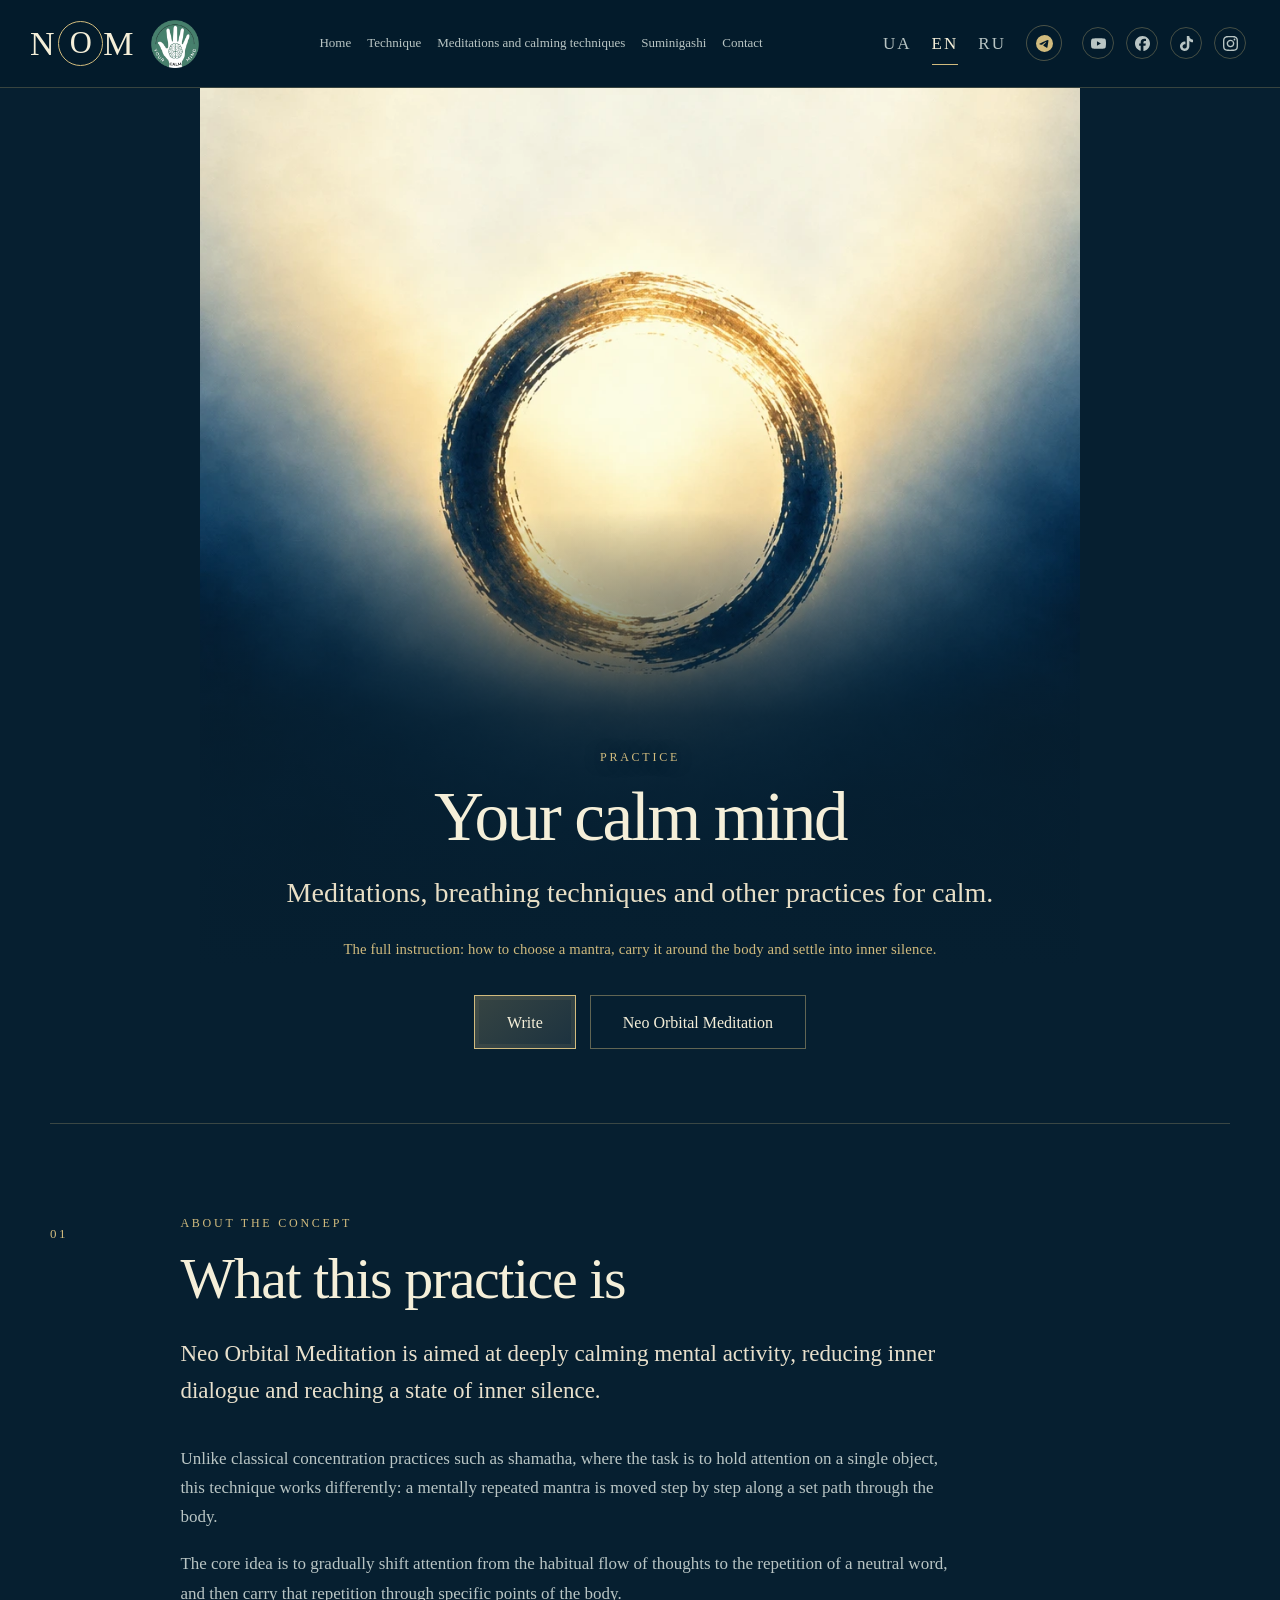
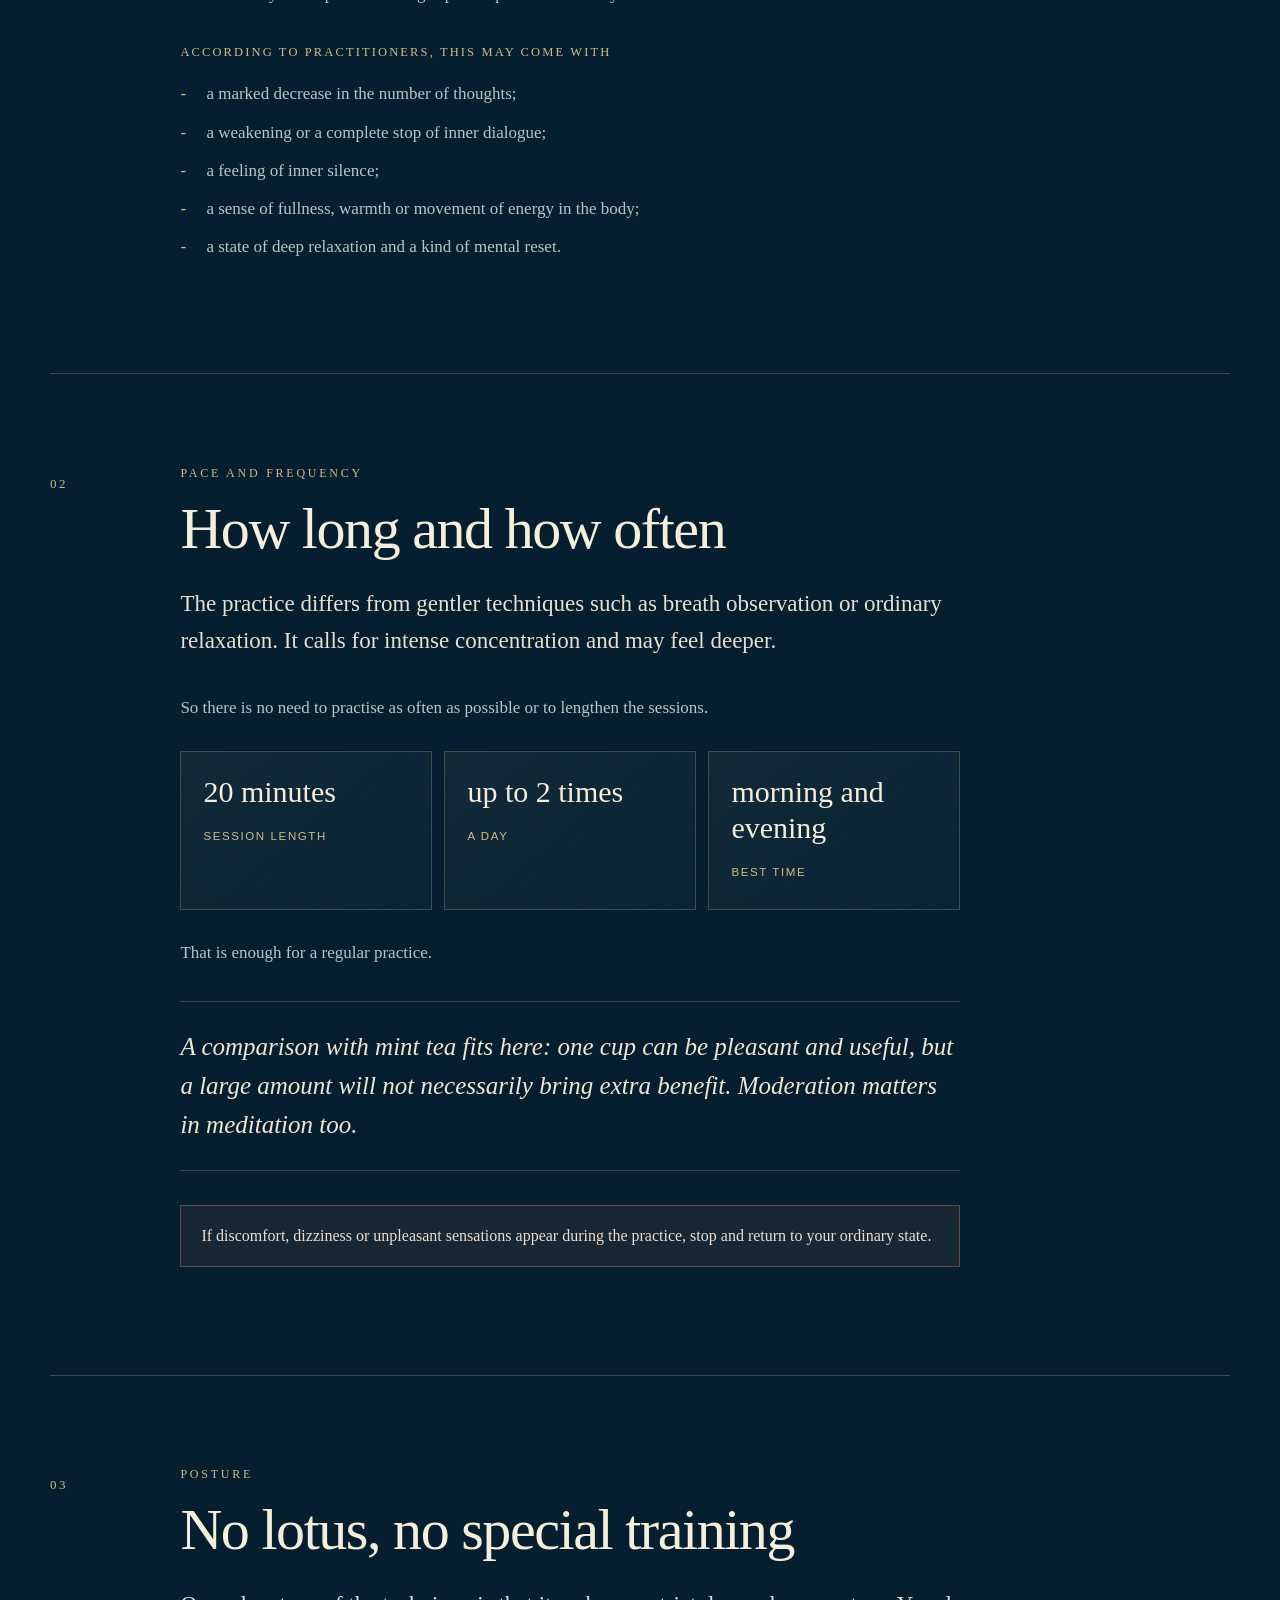
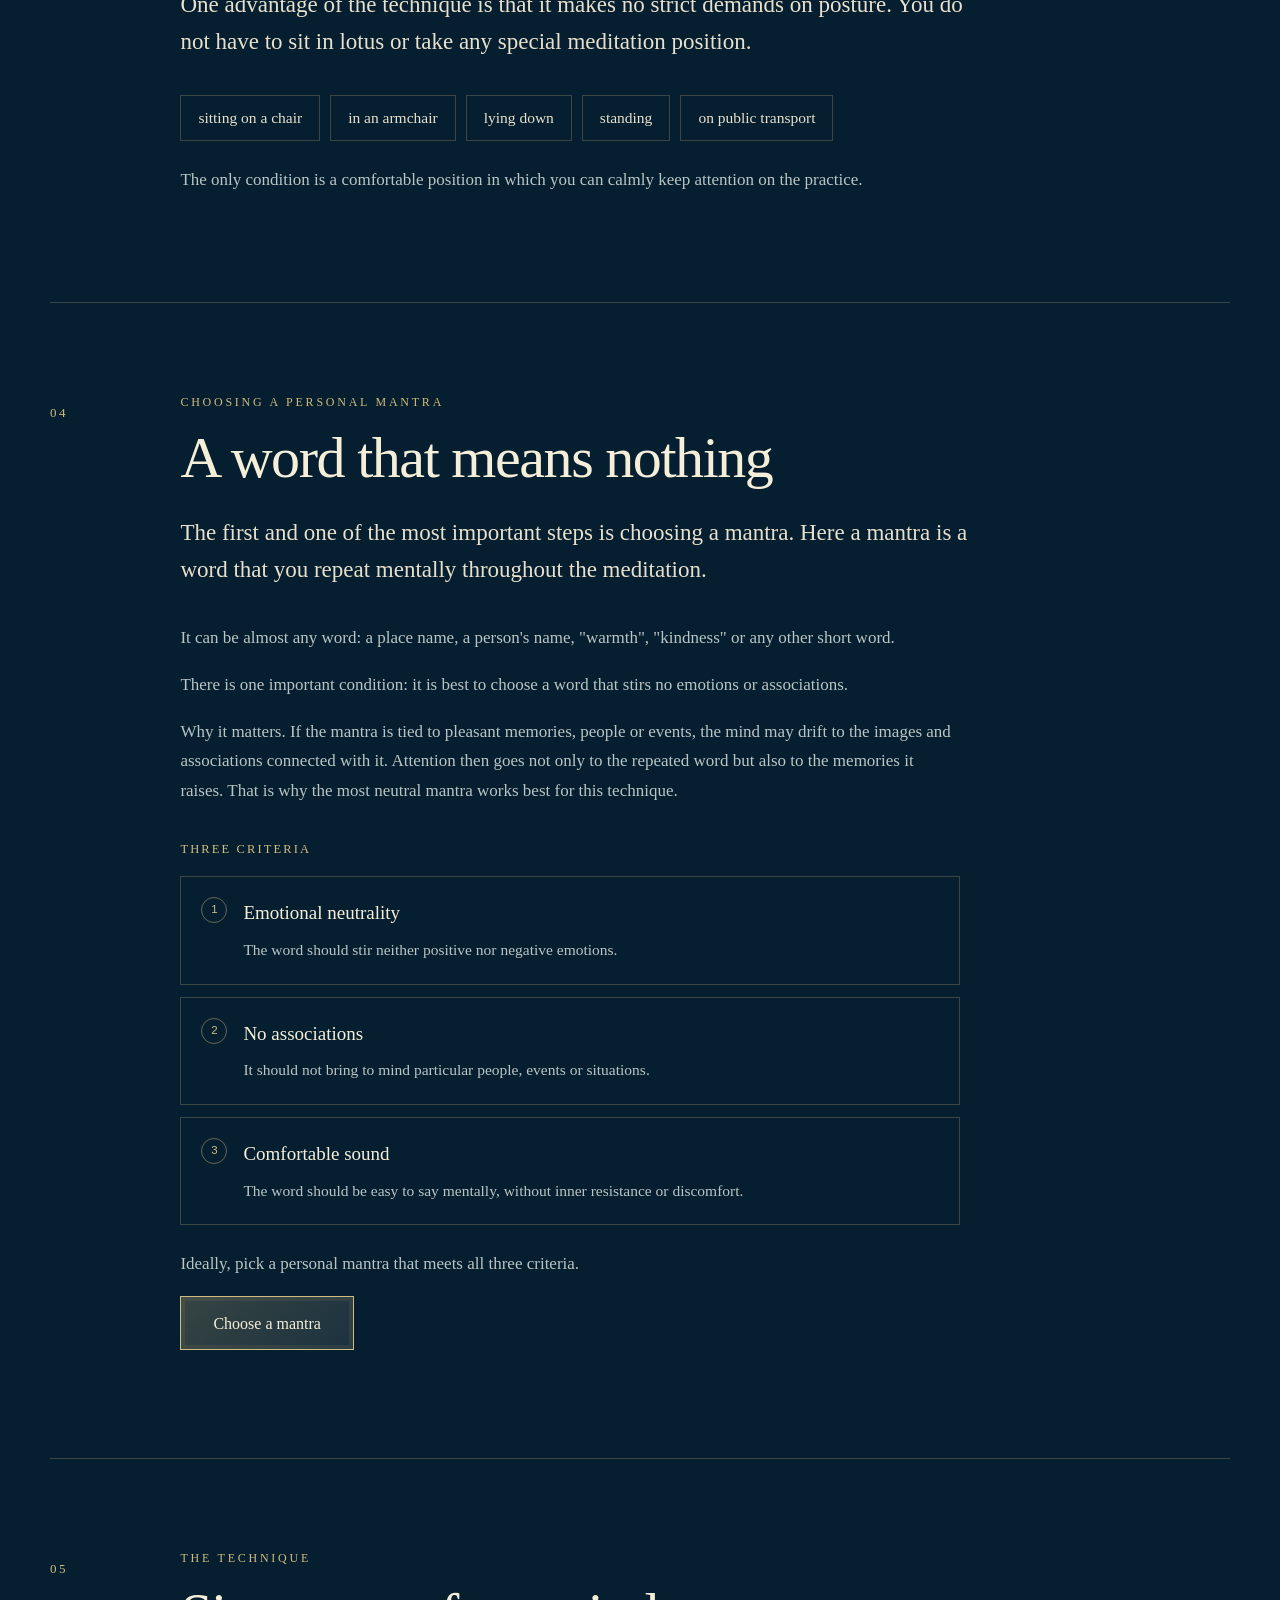
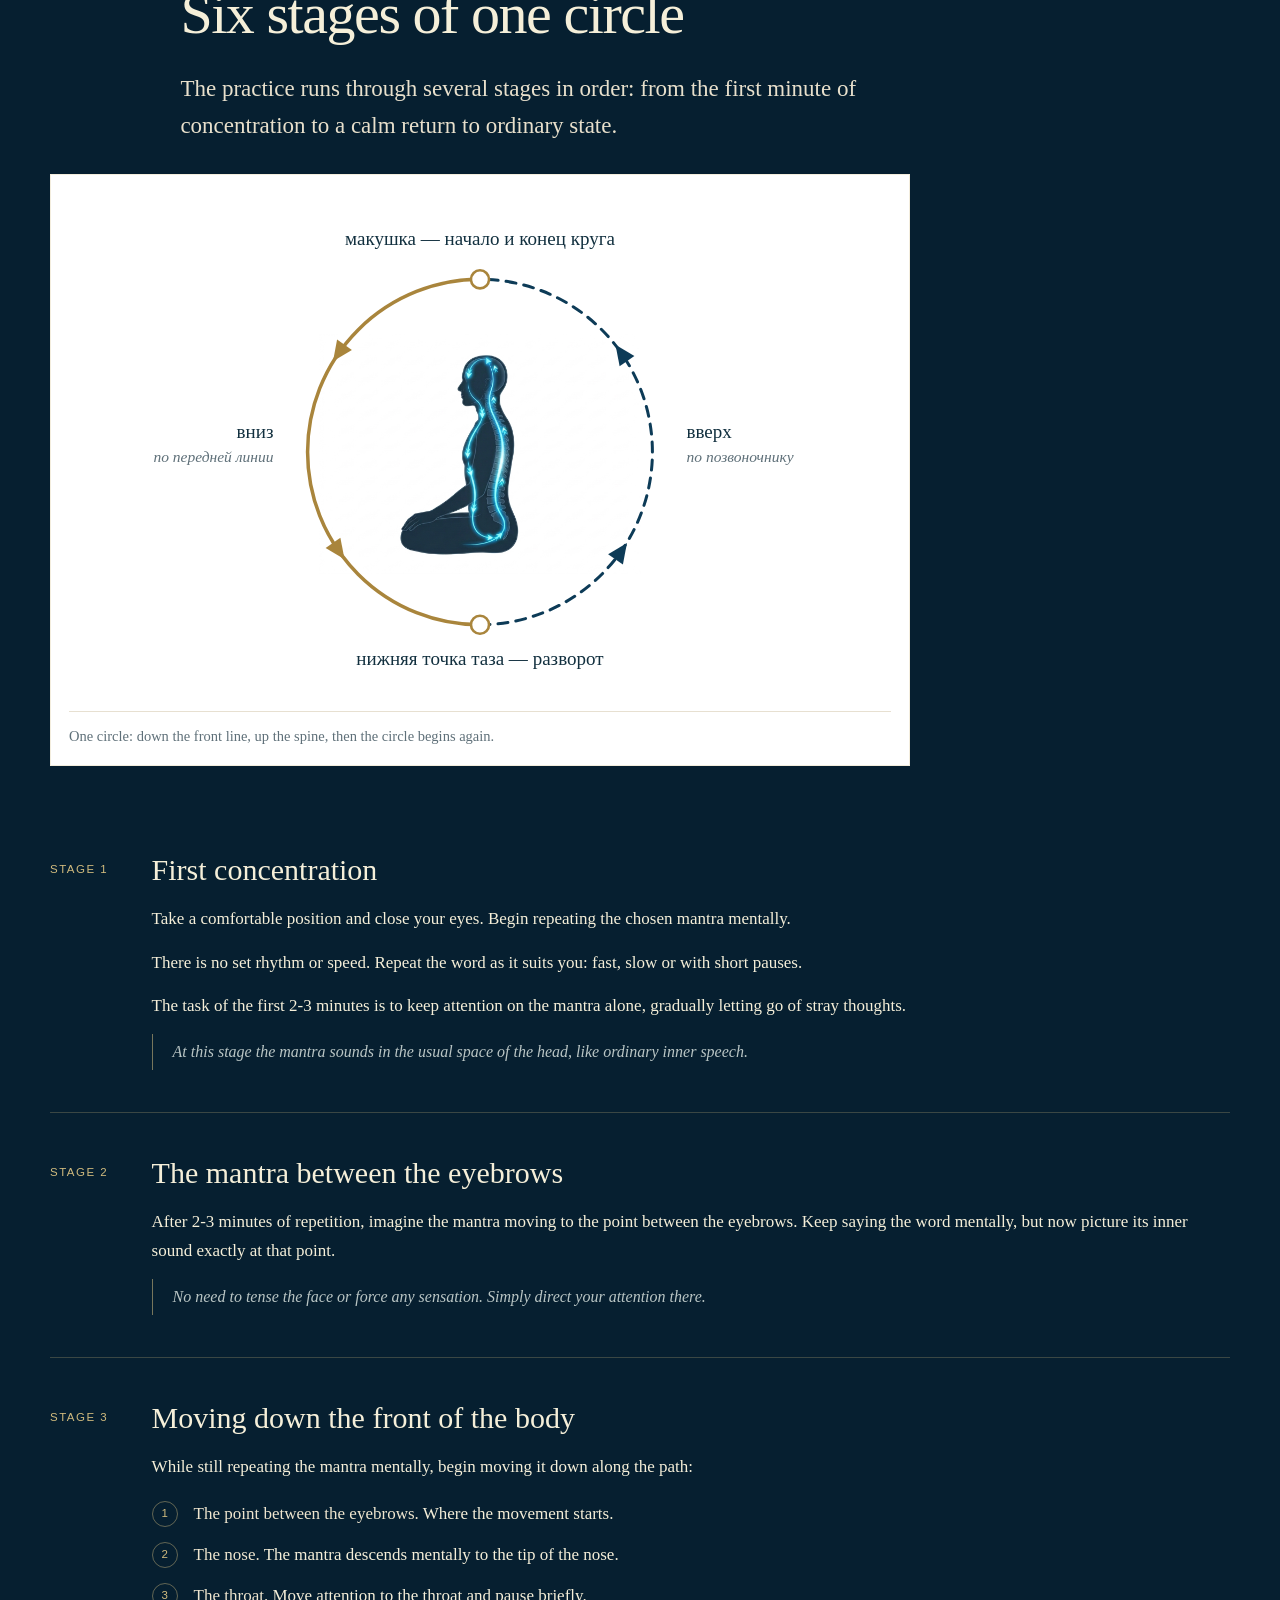
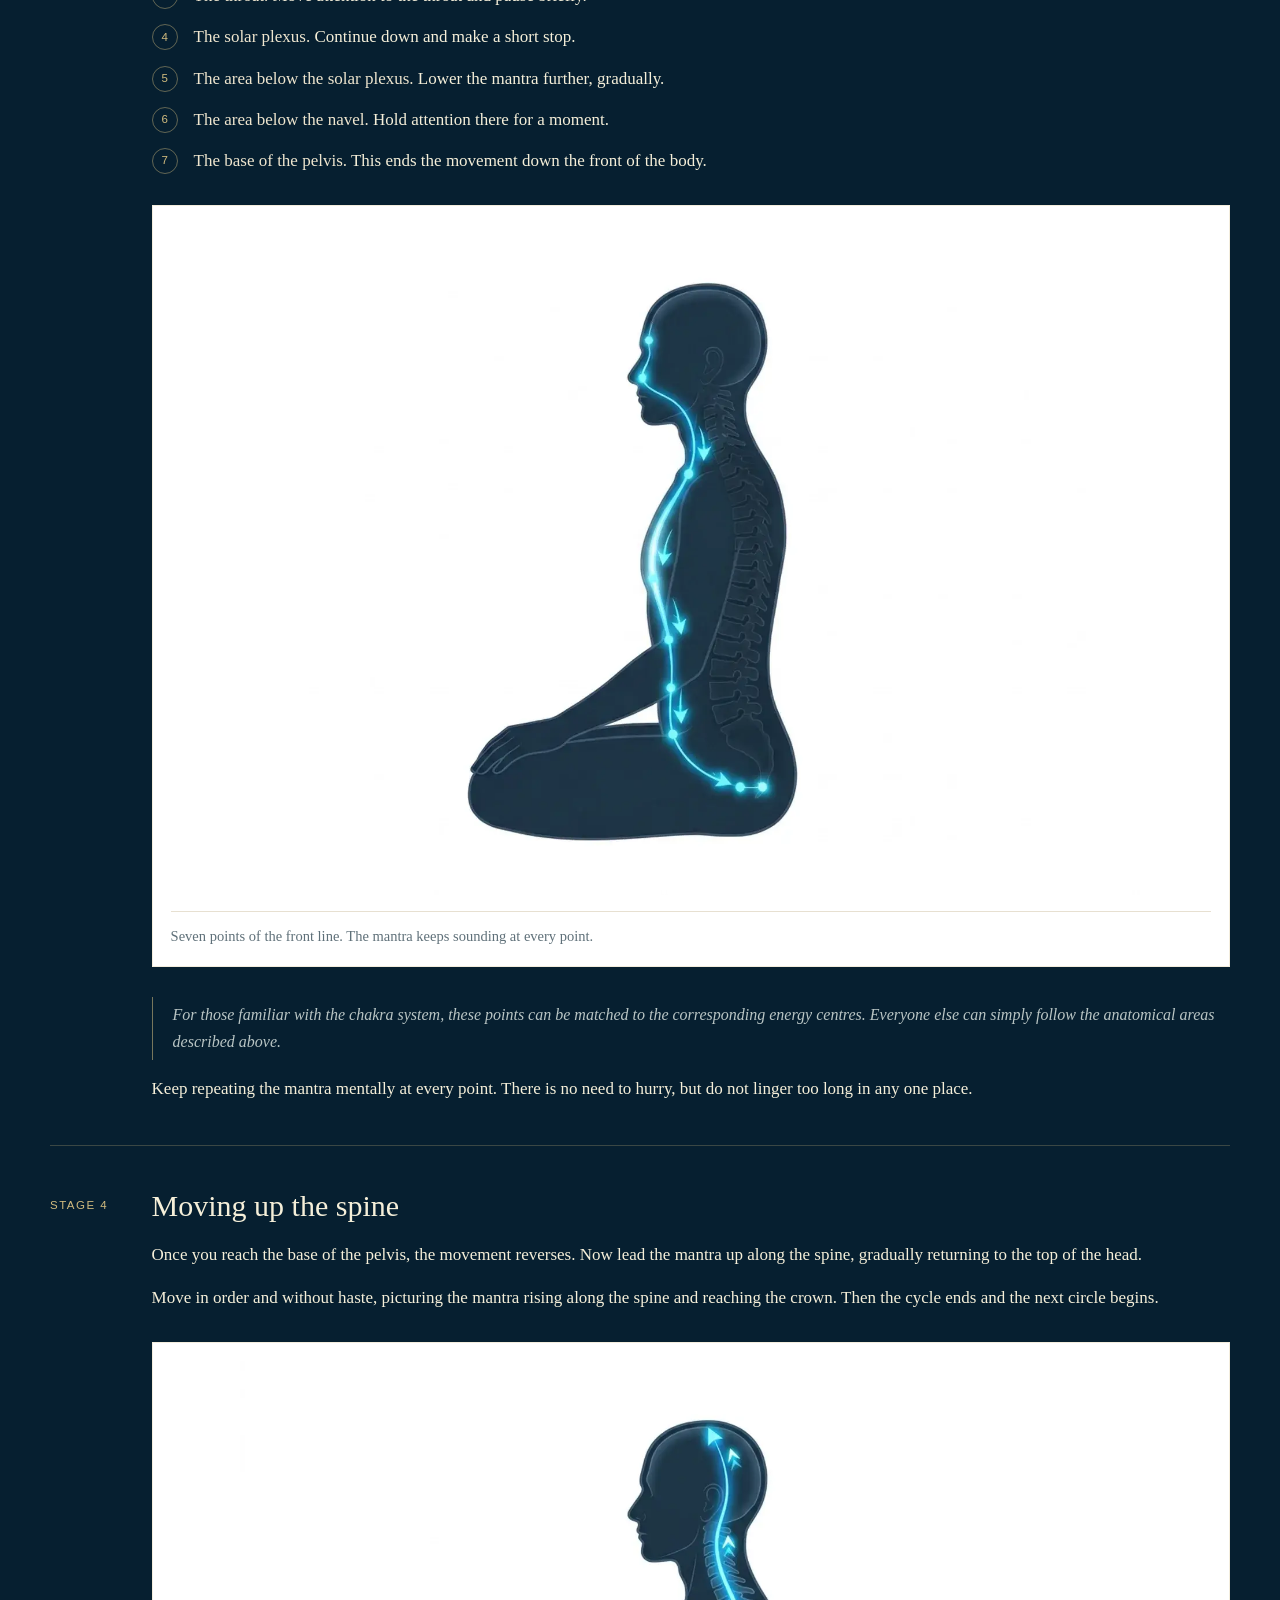
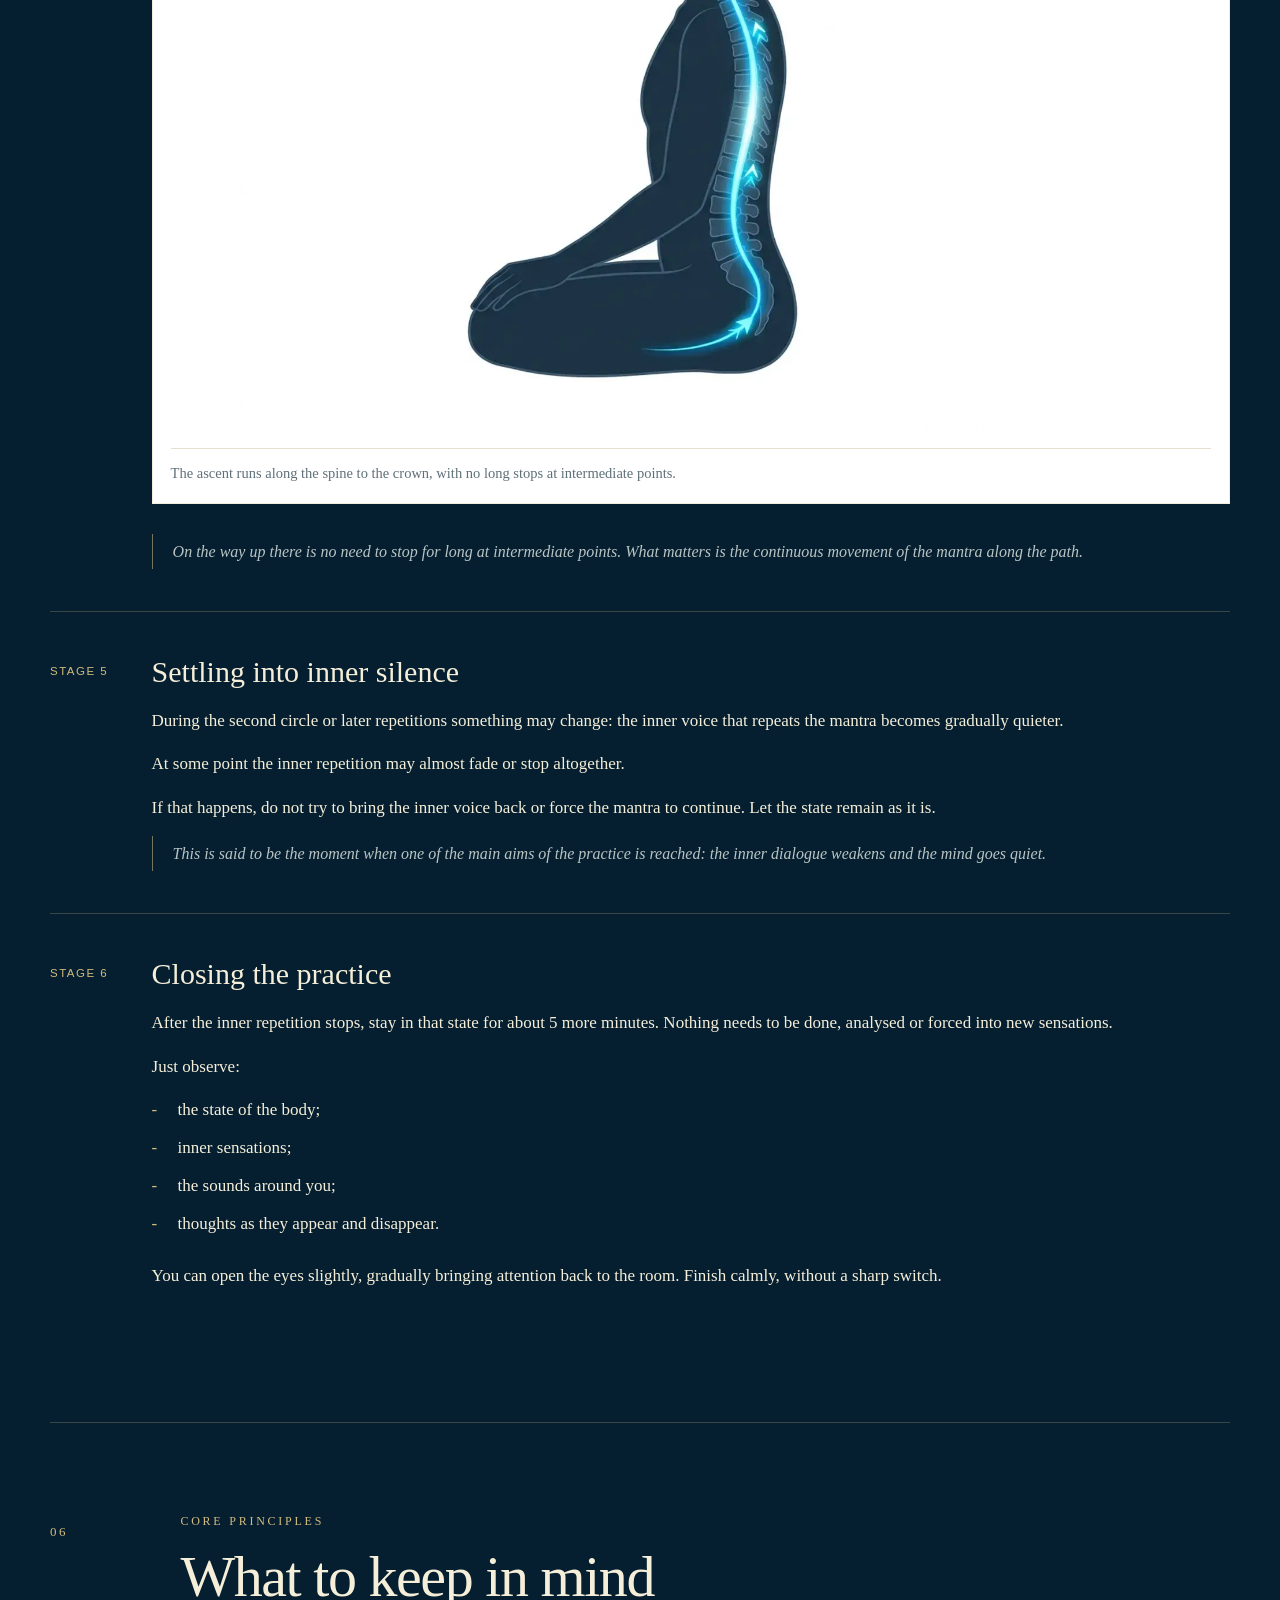
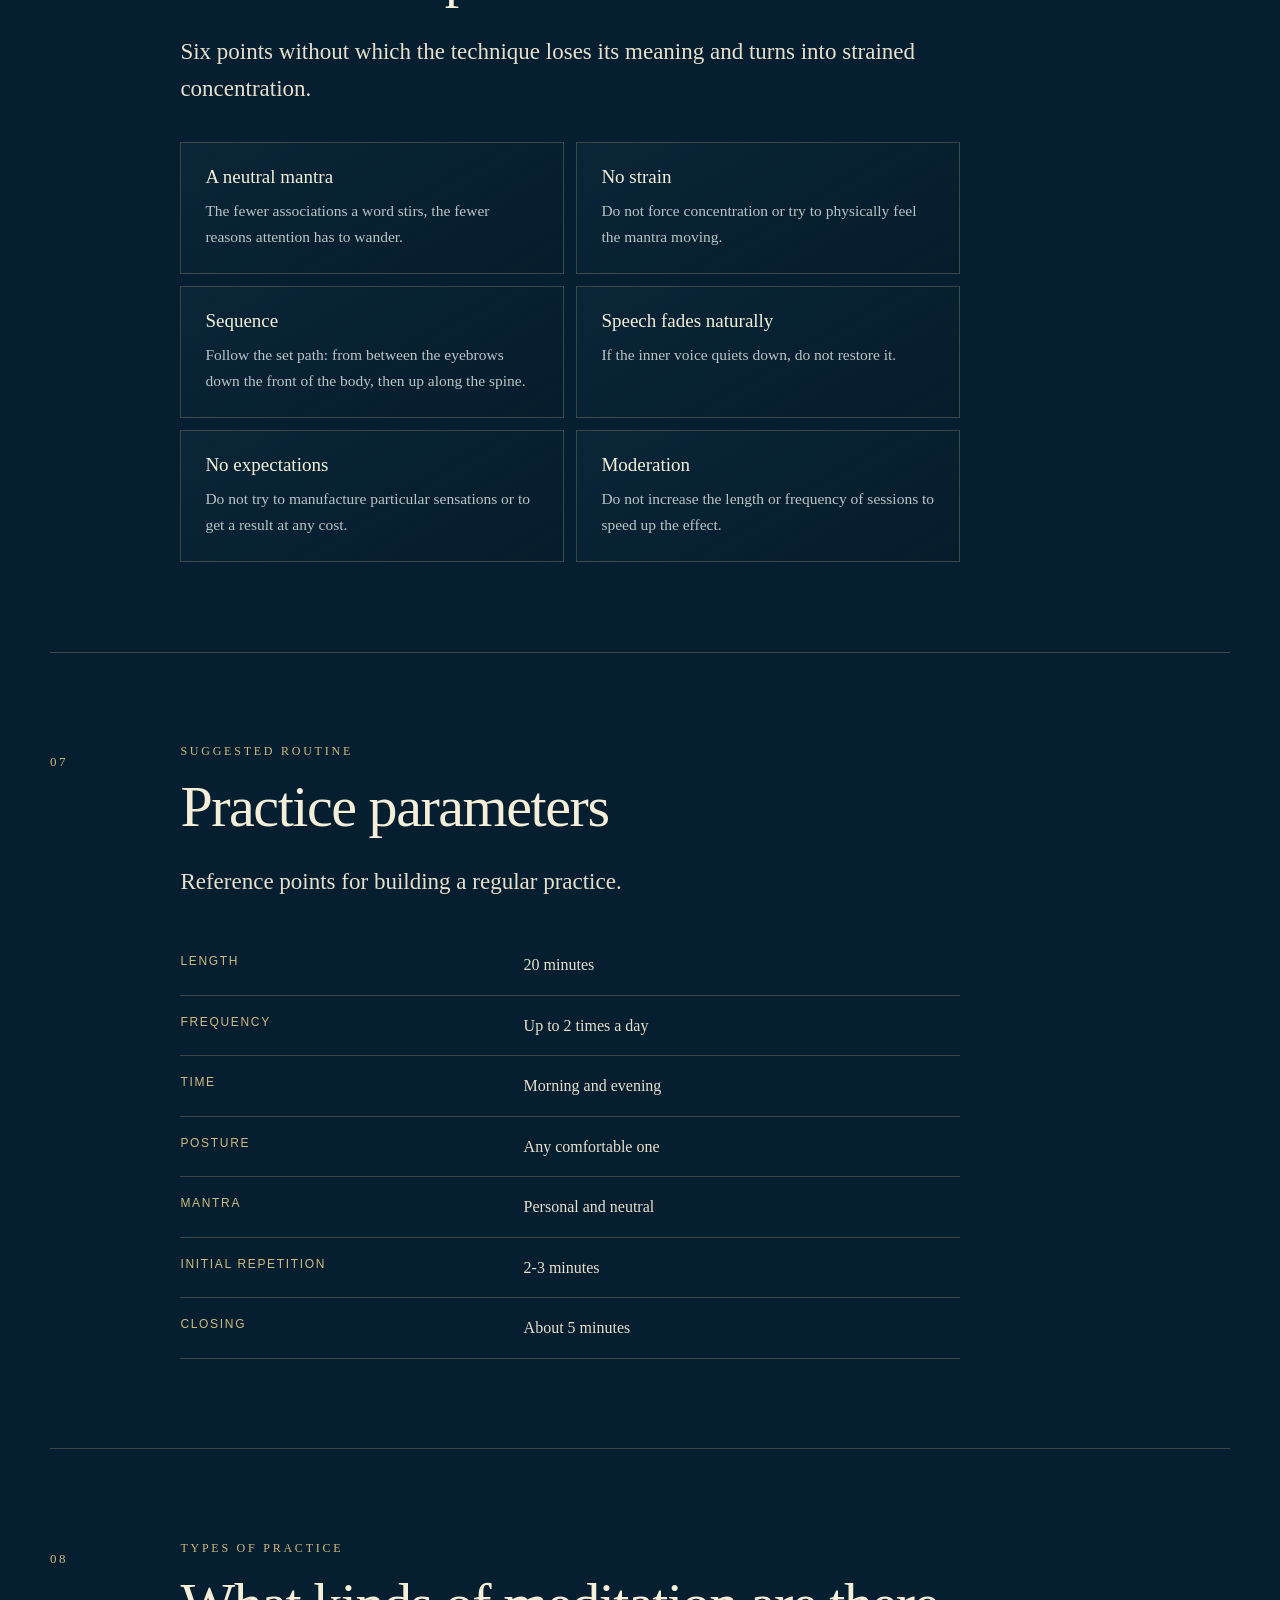
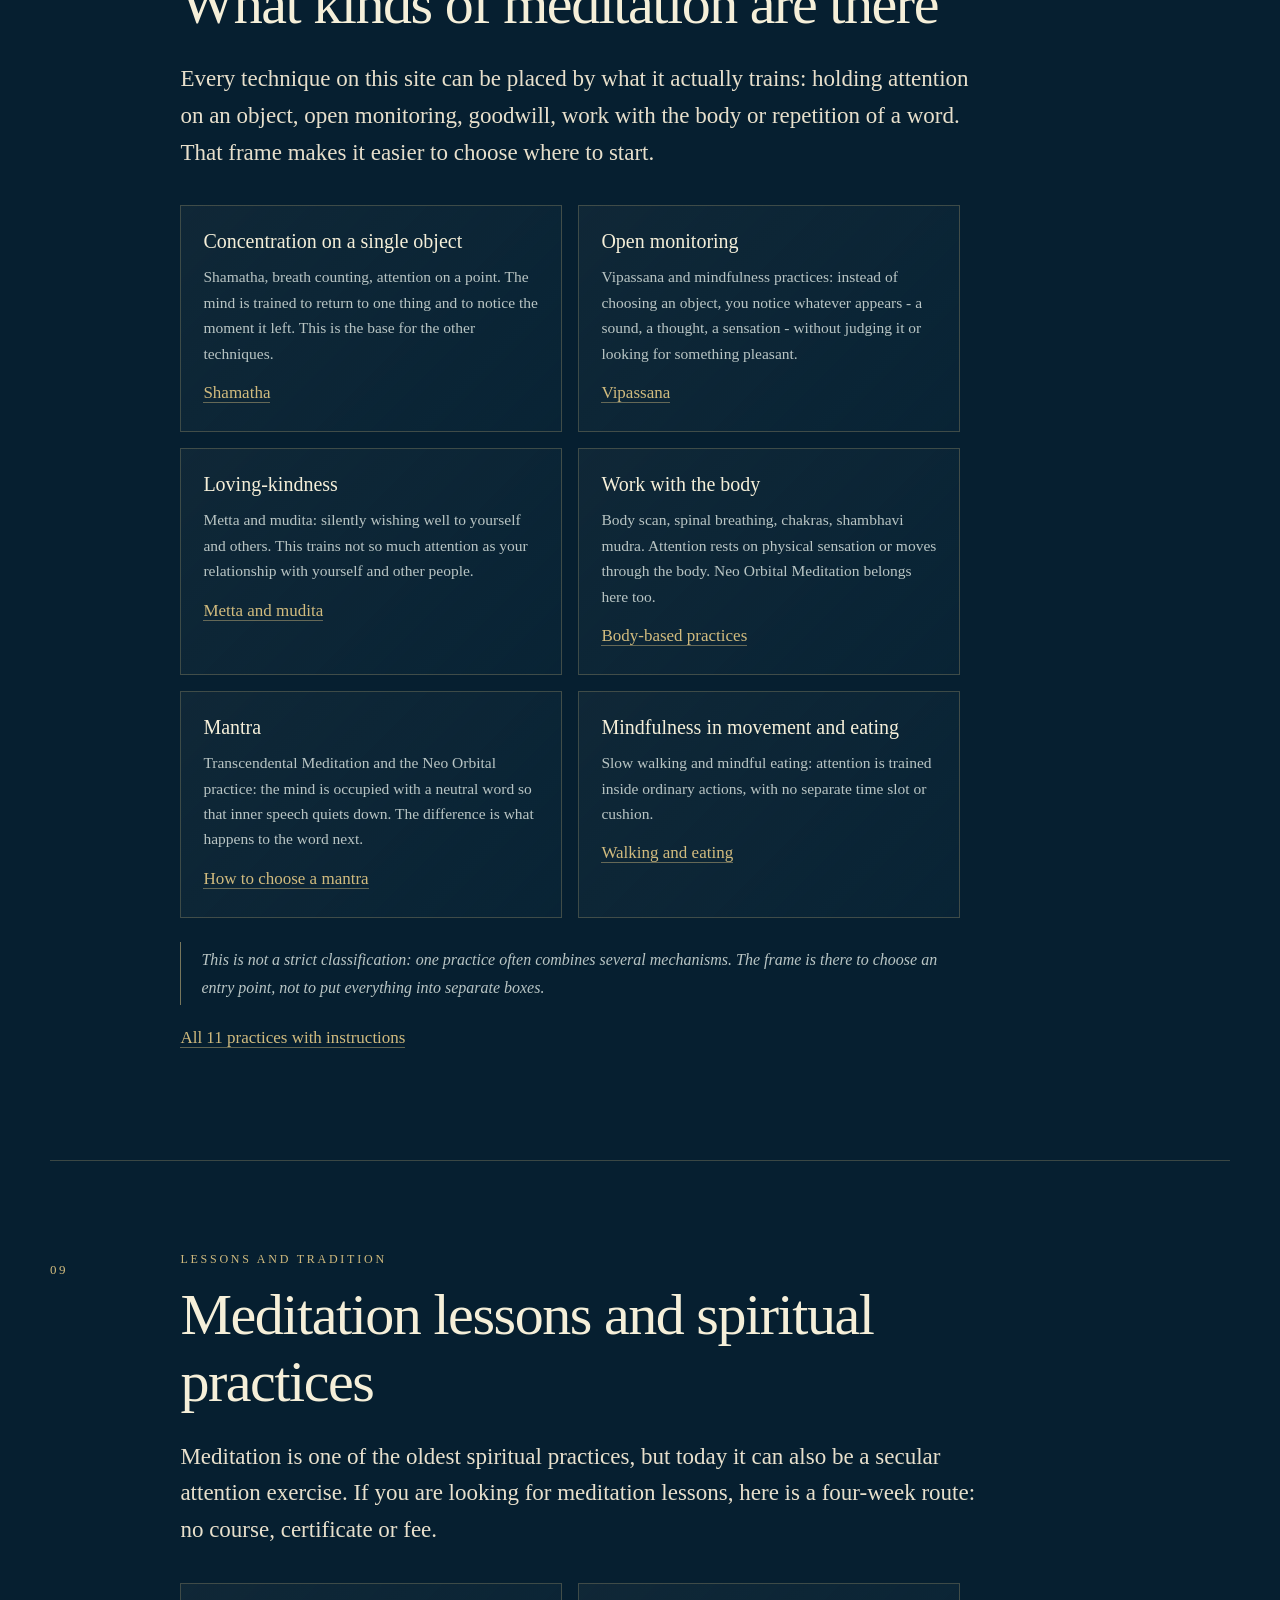
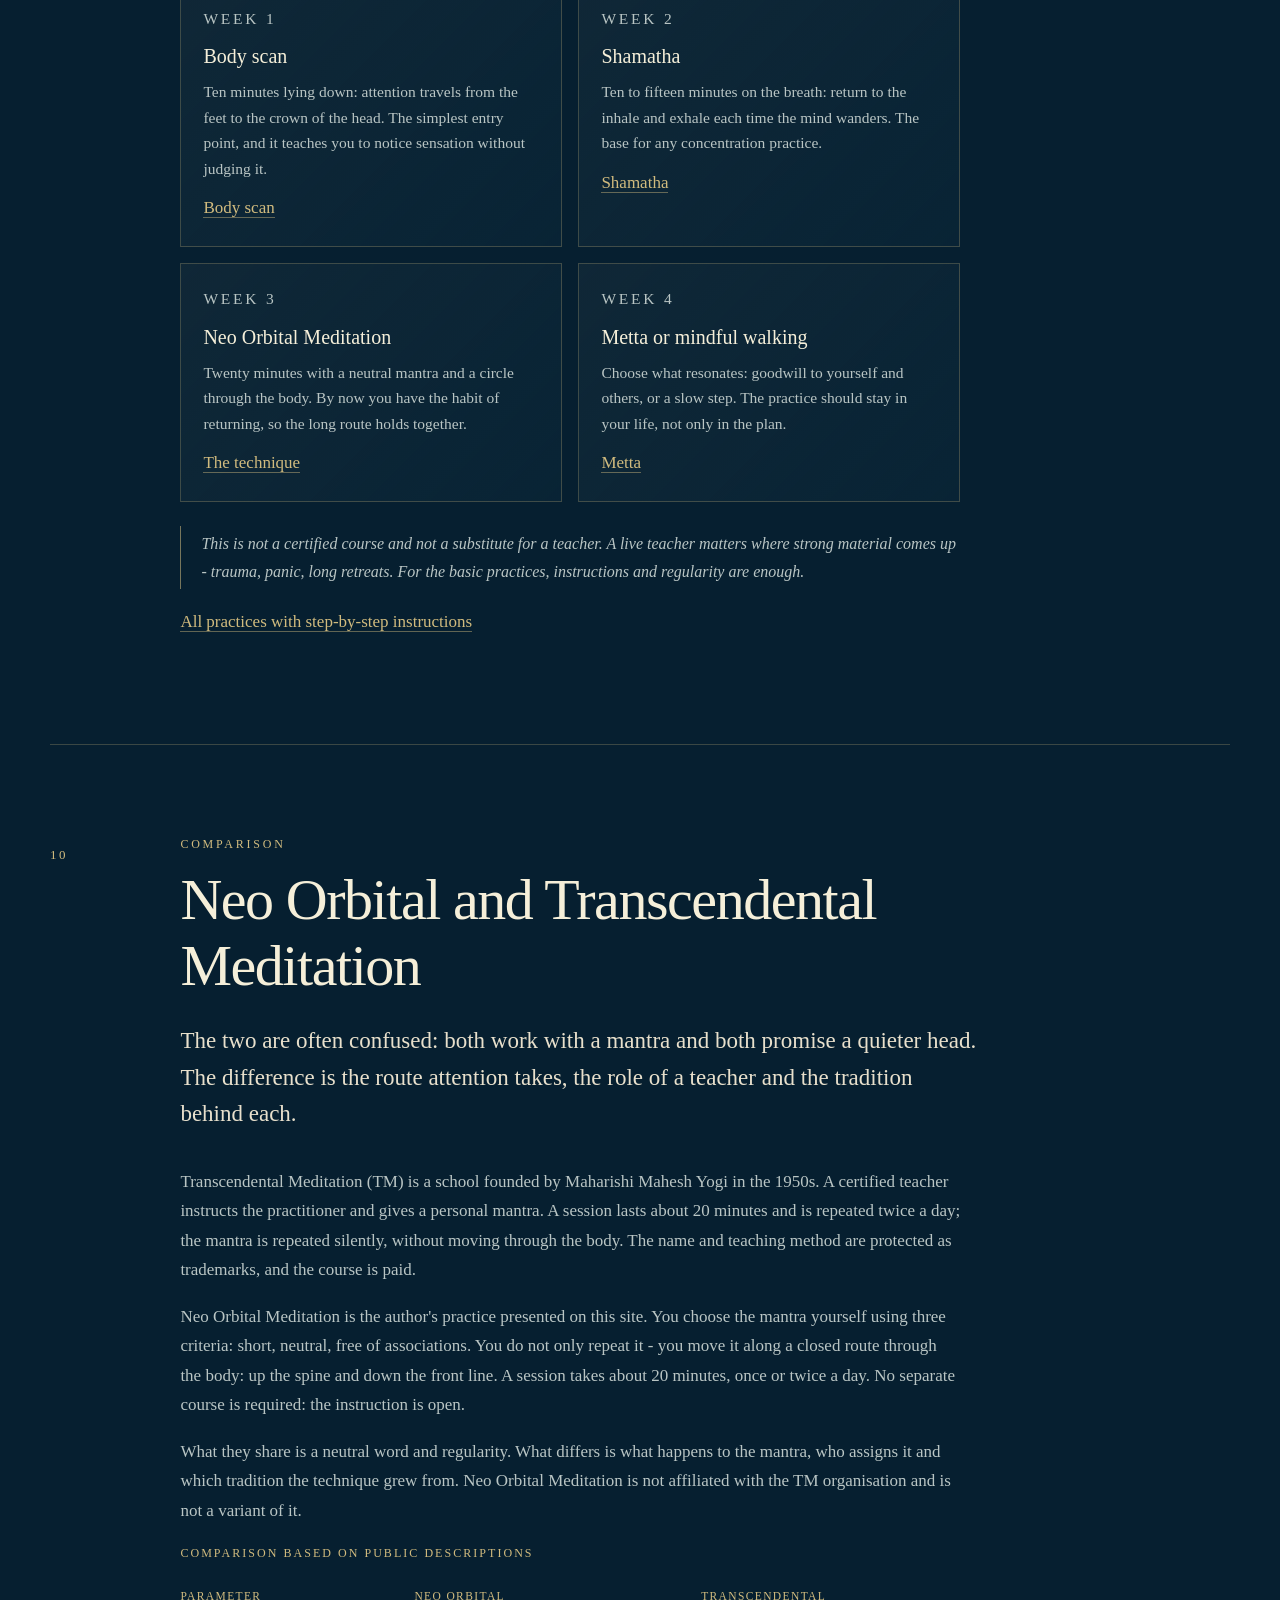
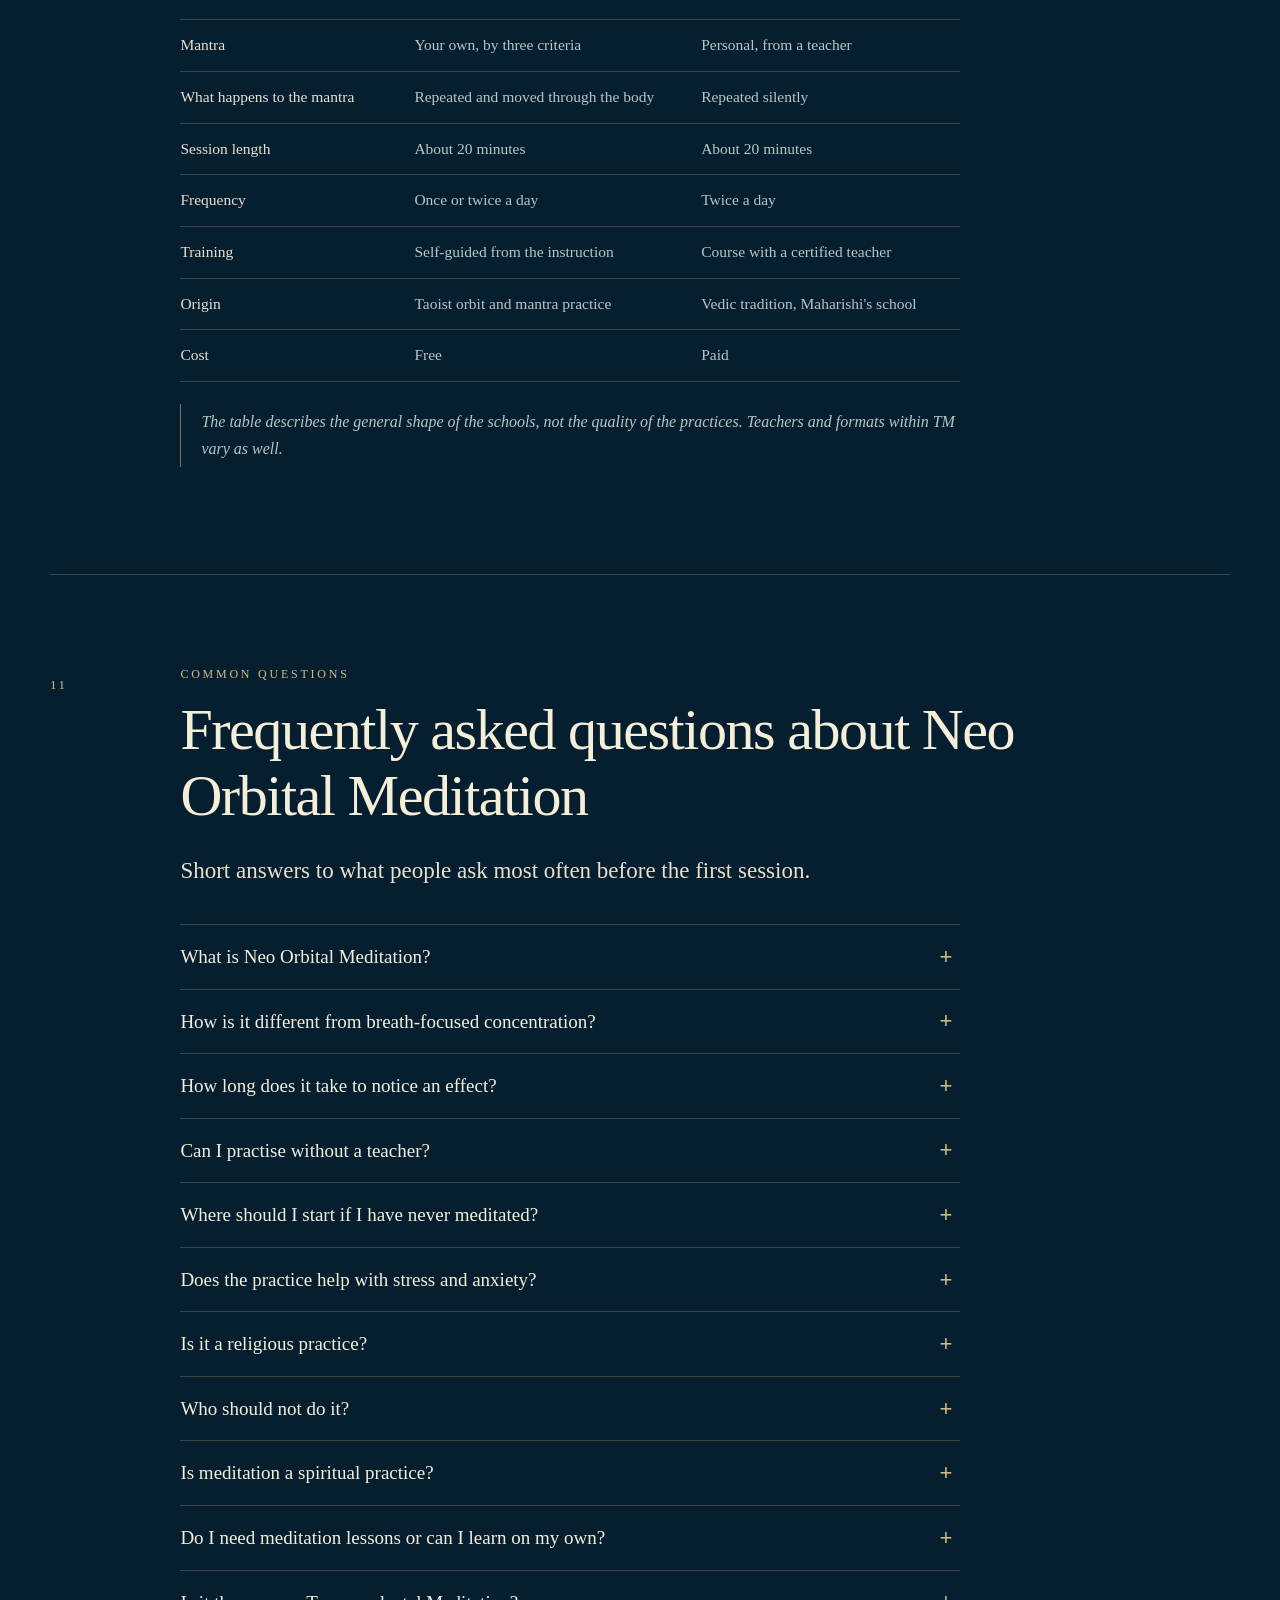
==== commit dd158a57: "Ребрендинг: сайт называется «Твой спокойный ум» (медитации, дыхание, практики)" ====
--- a/index-en.html
+++ b/index-en.html
@@ -5,7 +5,7 @@
   <meta name="viewport" content="width=device-width, initial-scale=1">
   <meta name="theme-color" content="#061f30">
   <meta name="description" content="A step-by-step technique: choose a mantra, move it through the body and quiet the mind in 20 minutes. No lotus pose. 11 practices and common questions.">
-  <title>Neo Orbital Meditation: technique, mantra, calming the mind</title>
+  <title>Your Calm Mind: meditations, breathing techniques and practices for calm</title>
   <link rel="icon" href="assets/neo-orbital-enso-header.webp" type="image/webp">
   <link rel="preload" href="assets/neo-orbital-enso-header.webp" as="image" type="image/webp">
   <link rel="stylesheet" href="styles.css?v=21">
@@ -18,24 +18,24 @@
   <link rel="alternate" hreflang="en" href="https://www.spokum.space/index-en.html">
   <link rel="alternate" hreflang="x-default" href="https://www.spokum.space/">
   <meta name="keywords" content="neo orbital meditation, neoorbital meditation, meditation technique, mantra meditation, calming meditation, meditation for relaxation, stress relief, meditation for beginners, transcendental meditation, types of meditation, meditation lessons, learning meditation, spiritual practices, spiritual practices for beginners, meditative practices">
-  <meta name="author" content="Neo Orbital Meditation">
-  <meta name="publisher" content="Neo Orbital Meditation">
+  <meta name="author" content="Your Calm Mind">
+  <meta name="publisher" content="Your Calm Mind">
   <meta name="color-scheme" content="dark">
   <meta property="og:type" content="website">
-  <meta property="og:site_name" content="Neo Orbital Meditation">
+  <meta property="og:site_name" content="Your Calm Mind">
   <meta property="og:locale" content="en_US">
   <meta property="og:locale:alternate" content="ru_RU">
   <meta property="og:locale:alternate" content="uk_UA">
-  <meta property="og:title" content="Neo Orbital Meditation: technique, mantra, calming the mind">
+  <meta property="og:title" content="Your Calm Mind: meditations, breathing techniques and practices for calm">
   <meta property="og:description" content="The full instruction: how to choose a mantra, carry it around the body and settle into inner silence. 11 practices and answers to common questions.">
   <meta property="og:url" content="https://www.spokum.space/index-en.html">
   <meta property="og:image" content="https://www.spokum.space/assets/og/home-en.jpg">
   <meta property="og:image:type" content="image/jpeg">
   <meta property="og:image:width" content="1200">
   <meta property="og:image:height" content="630">
-  <meta property="og:image:alt" content="Neo Orbital Meditation: technique, mantra, calming the mind">
+  <meta property="og:image:alt" content="Your Calm Mind: meditations, breathing techniques and practices for calm">
   <meta name="twitter:card" content="summary_large_image">
-  <meta name="twitter:title" content="Neo Orbital Meditation: technique, mantra, calming the mind">
+  <meta name="twitter:title" content="Your Calm Mind: meditations, breathing techniques and practices for calm">
   <meta name="twitter:description" content="The full instruction: how to choose a mantra, carry it around the body and settle into inner silence. 11 practices and answers to common questions.">
   <meta name="twitter:image" content="https://www.spokum.space/assets/og/home-en.jpg">
   <script type="application/ld+json">
@@ -45,7 +45,7 @@
       {
         "@type": "Organization",
         "@id": "https://www.spokum.space/#organization",
-        "name": "Neo Orbital Meditation",
+        "name": "Your Calm Mind",
         "alternateName": [
           "NOM",
           "Неоорбитальная медитация",
@@ -69,7 +69,7 @@
         "@type": "WebSite",
         "@id": "https://www.spokum.space/#website",
         "url": "https://www.spokum.space/",
-        "name": "Neo Orbital Meditation",
+        "name": "Your Calm Mind",
         "alternateName": "NOM",
         "inLanguage": [
           "ru",
@@ -84,7 +84,7 @@
         "@type": "WebPage",
         "@id": "https://www.spokum.space/index-en.html#webpage",
         "url": "https://www.spokum.space/index-en.html",
-        "name": "Neo Orbital Meditation: technique, mantra, calming the mind",
+        "name": "Your Calm Mind: meditations, breathing techniques and practices for calm",
         "description": "A step-by-step technique: choose a mantra, move it through the body and quiet the mind in 20 minutes. No lotus pose. 11 practices and common questions.",
         "inLanguage": "en",
         "isPartOf": {
@@ -212,7 +212,7 @@
   <a class="skip-link" href="#main-content">Skip to content</a>
 
   <header class="site-header">
-    <a class="brand" href="#top" aria-label="Neo Orbital Meditation - home">
+    <a class="brand" href="#top" aria-label="Your Calm Mind - home">
       <span>N</span><span class="brand-orbit">O</span><span>M</span>
     </a>
     <nav class="primary-nav" id="primary-nav" aria-label="Main navigation">
@@ -247,7 +247,7 @@
       <div class="hero-copy">
         <p class="eyebrow">Practice</p>
         <h1 id="hero-title">Your calm mind</h1>
-        <p class="hero-sub">Practices for calming the mind and turning inward.</p>
+        <p class="hero-sub">Meditations, breathing techniques and other practices for calm.</p>
         <p class="hero-note">The full instruction: how to choose a mantra, carry it around the body and settle into inner silence.</p>
         <div class="hero-actions">
           <a class="hero-cta" href="#contact">Write</a>
@@ -778,9 +778,9 @@
   </main>
 
   <footer class="site-footer">
-    <a class="footer-brand" href="#top">Neo Orbital Meditation</a>
-    <p class="footer-note">A practice of quiet, attention and contact with the body.</p>
-    <p class="footer-copy">© 2018–2026 Neo Orbital Meditation</p>
+    <a class="footer-brand" href="#top">Your Calm Mind</a>
+    <p class="footer-note">Meditations, breathing techniques and other practices for calm.</p>
+    <p class="footer-copy">© 2018–2026 Your Calm Mind</p>
     <nav class="social social--footer" aria-label="Social links in footer">
       <a href="https://www.youtube.com/@spokum" target="_blank" rel="noopener noreferrer" title="YouTube - @spokum" aria-label="YouTube - @spokum"><svg viewBox="0 0 24 24" aria-hidden="true" focusable="false"><path d="M23.498 6.186a3.016 3.016 0 0 0-2.122-2.136C19.505 3.545 12 3.545 12 3.545s-7.505 0-9.377.505A3.017 3.017 0 0 0 .502 6.186C0 8.07 0 12 0 12s0 3.93.502 5.814a3.016 3.016 0 0 0 2.122 2.136c1.871.505 9.376.505 9.376.505s7.505 0 9.377-.505a3.015 3.015 0 0 0 2.122-2.136C24 15.93 24 12 24 12s0-3.93-.502-5.814zM9.545 15.568V8.432L15.818 12l-6.273 3.568z"/></svg></a>
       <a href="https://www.facebook.com/spokum.space" target="_blank" rel="noopener noreferrer" title="Facebook - spokum.space" aria-label="Facebook - spokum.space"><svg viewBox="0 0 24 24" aria-hidden="true" focusable="false"><path d="M9.101 23.691v-7.98H6.627v-3.667h2.474v-1.58c0-4.085 1.848-5.978 5.858-5.978.401 0 .955.042 1.468.103a8.68 8.68 0 0 1 1.141.195v3.325a8.623 8.623 0 0 0-.653-.036 26.805 26.805 0 0 0-.733-.009c-.707 0-1.259.096-1.675.309a1.686 1.686 0 0 0-.679.622c-.258.42-.374.995-.374 1.752v1.297h3.919l-.386 2.103-.287 1.564h-3.246v8.245C19.396 23.238 24 18.179 24 12.044c0-6.627-5.373-12-12-12s-12 5.373-12 12c0 5.628 3.874 10.35 9.101 11.647Z"/></svg></a>
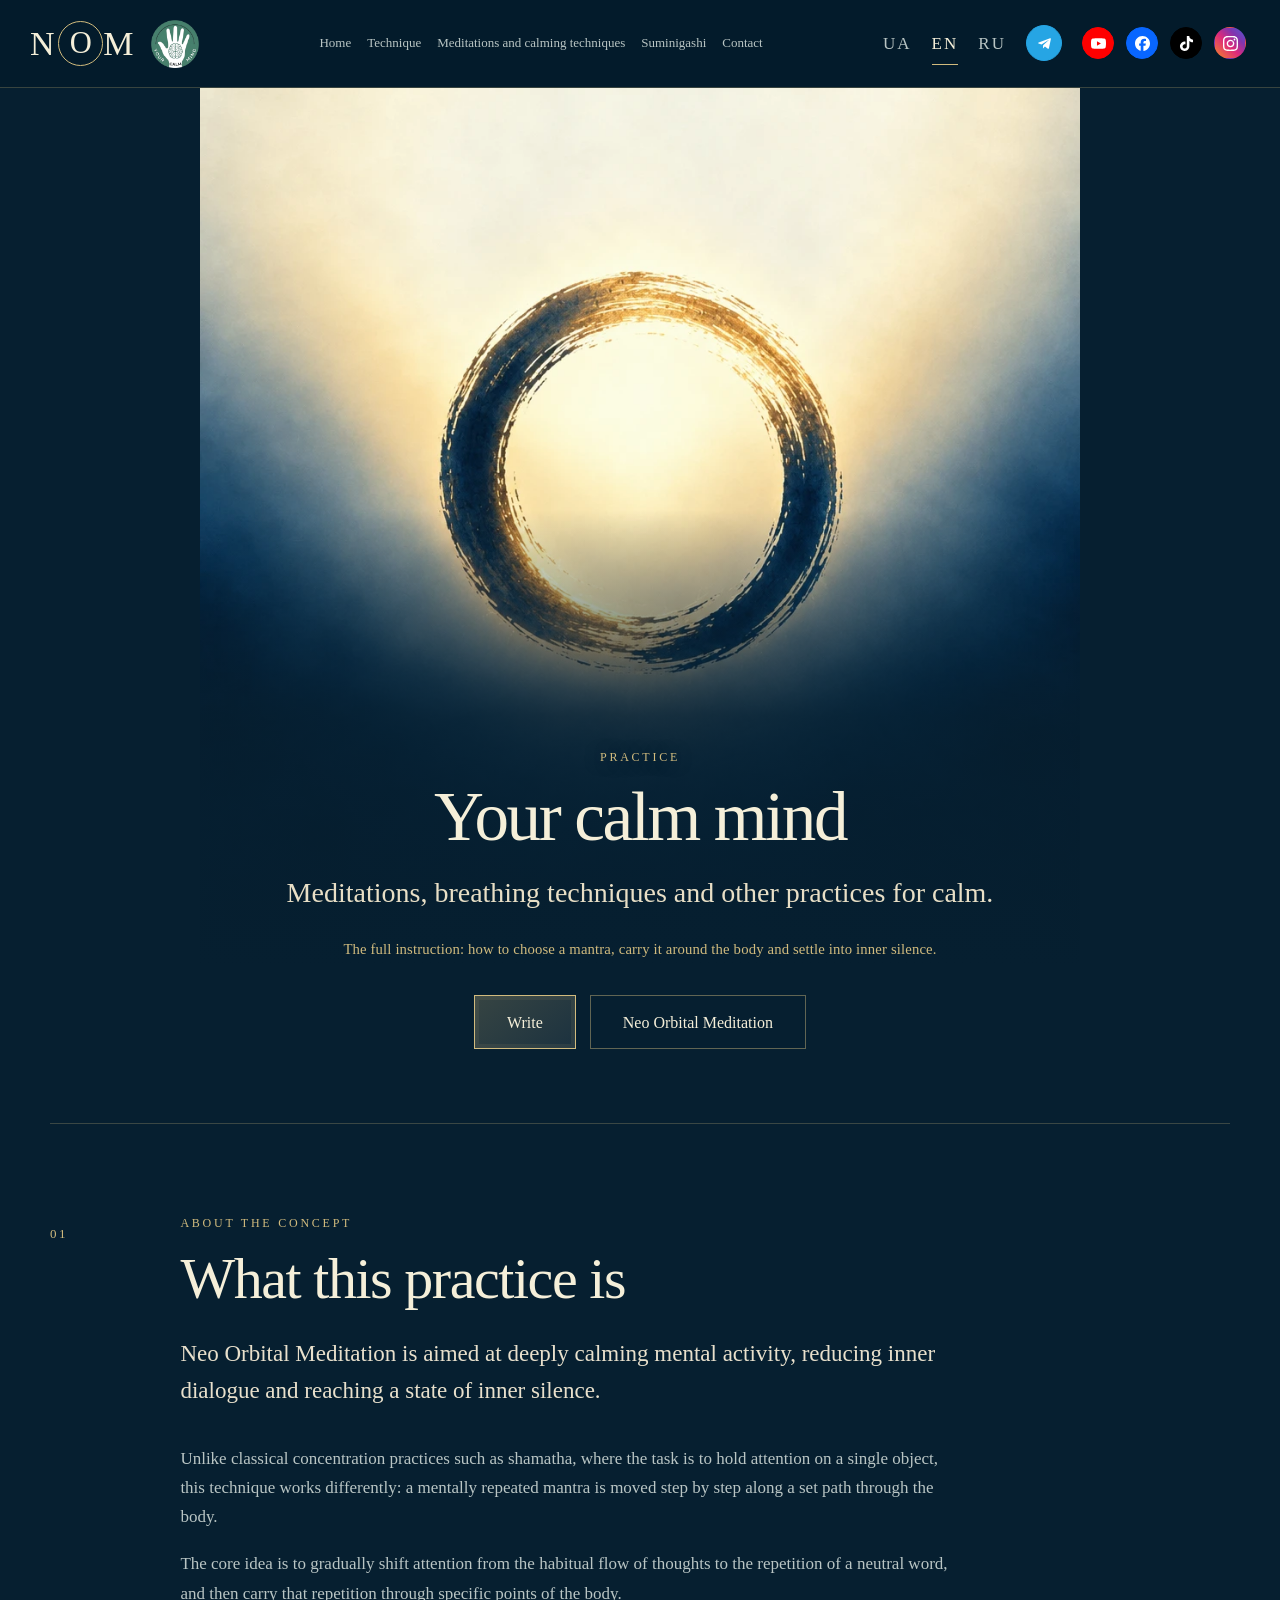
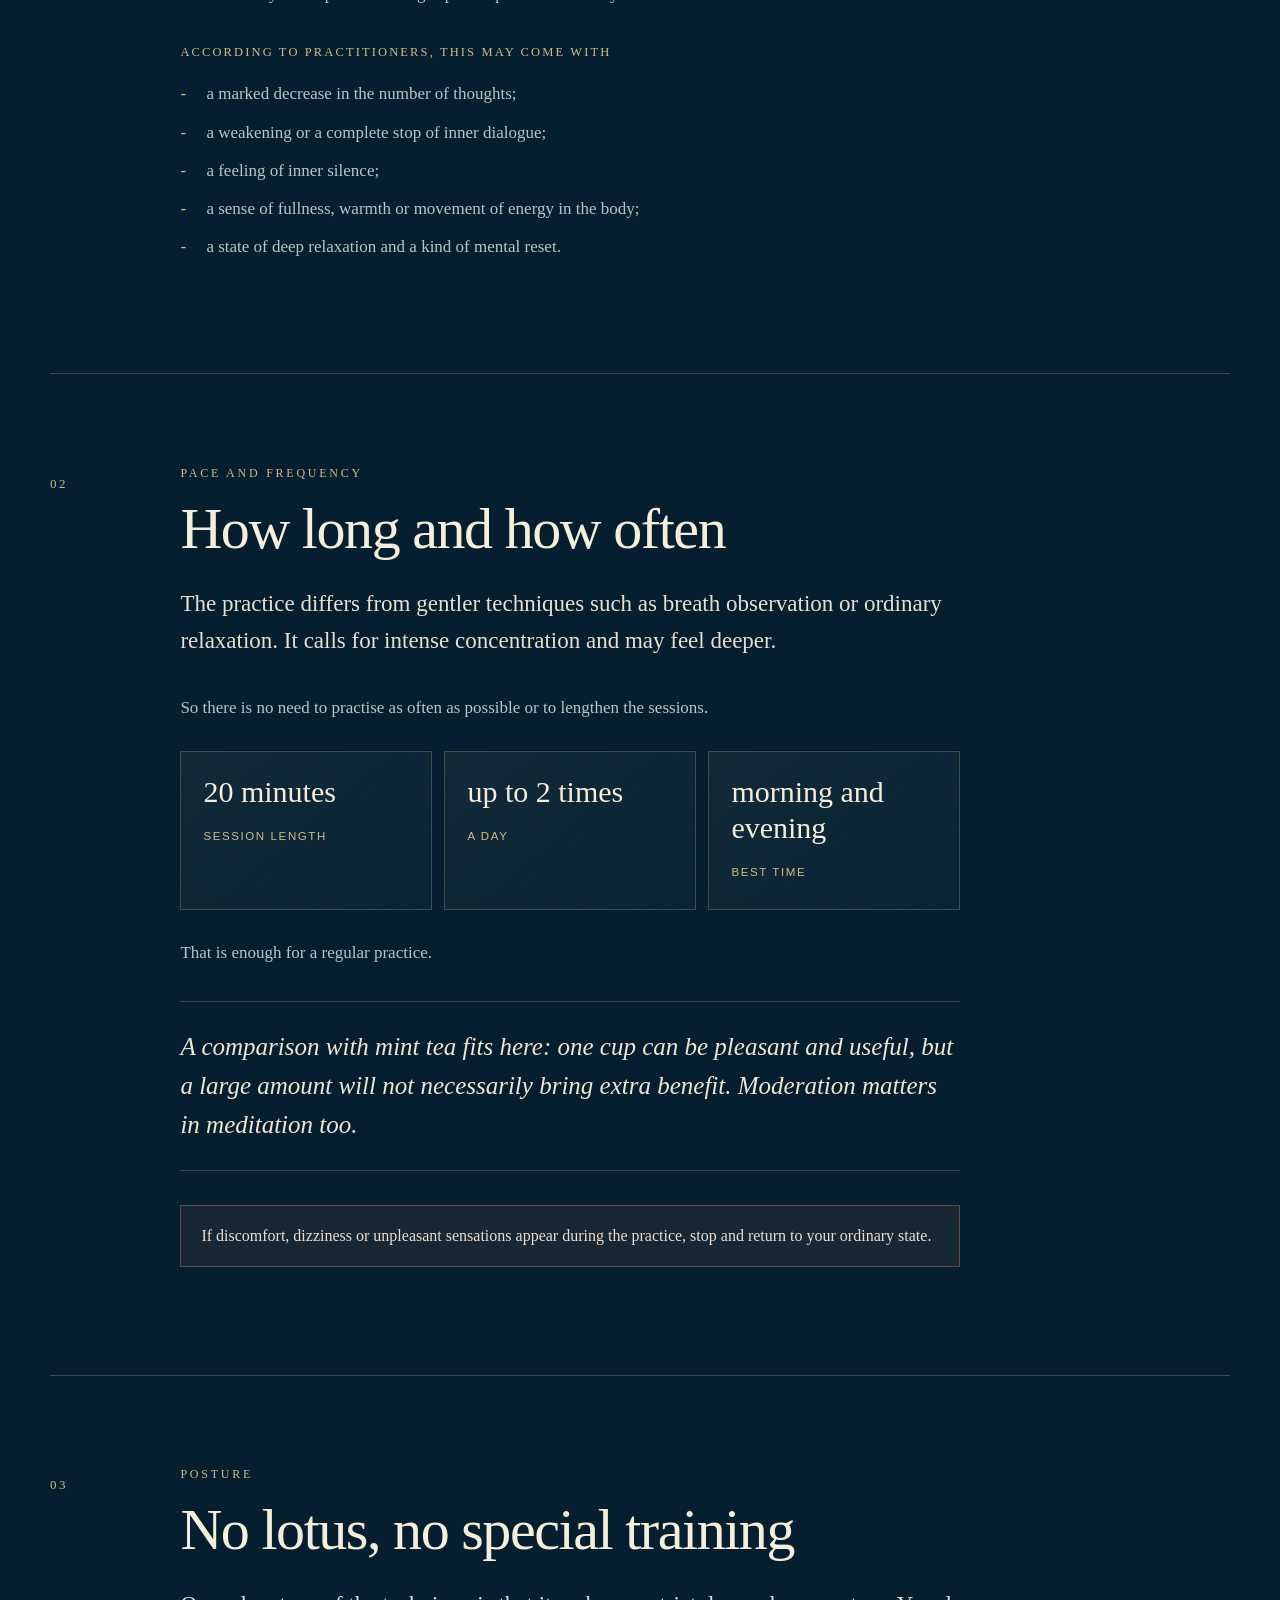
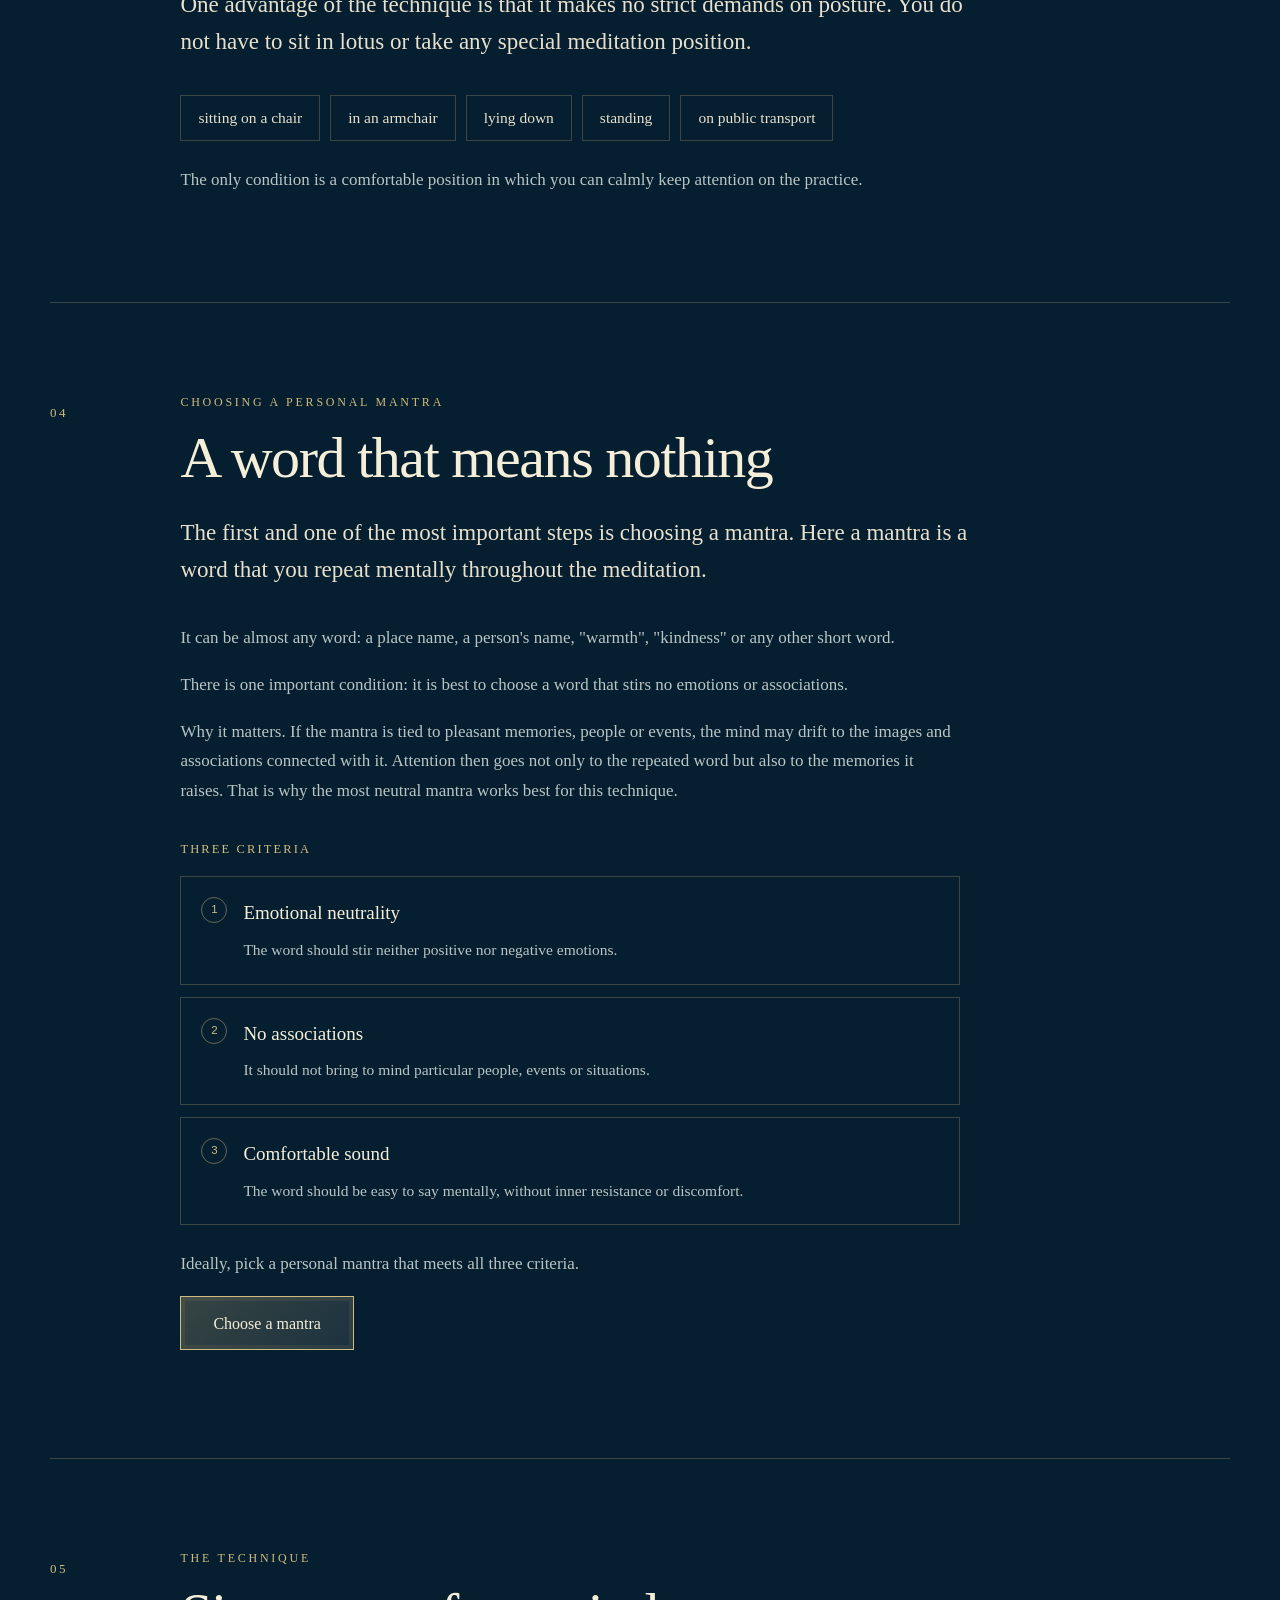
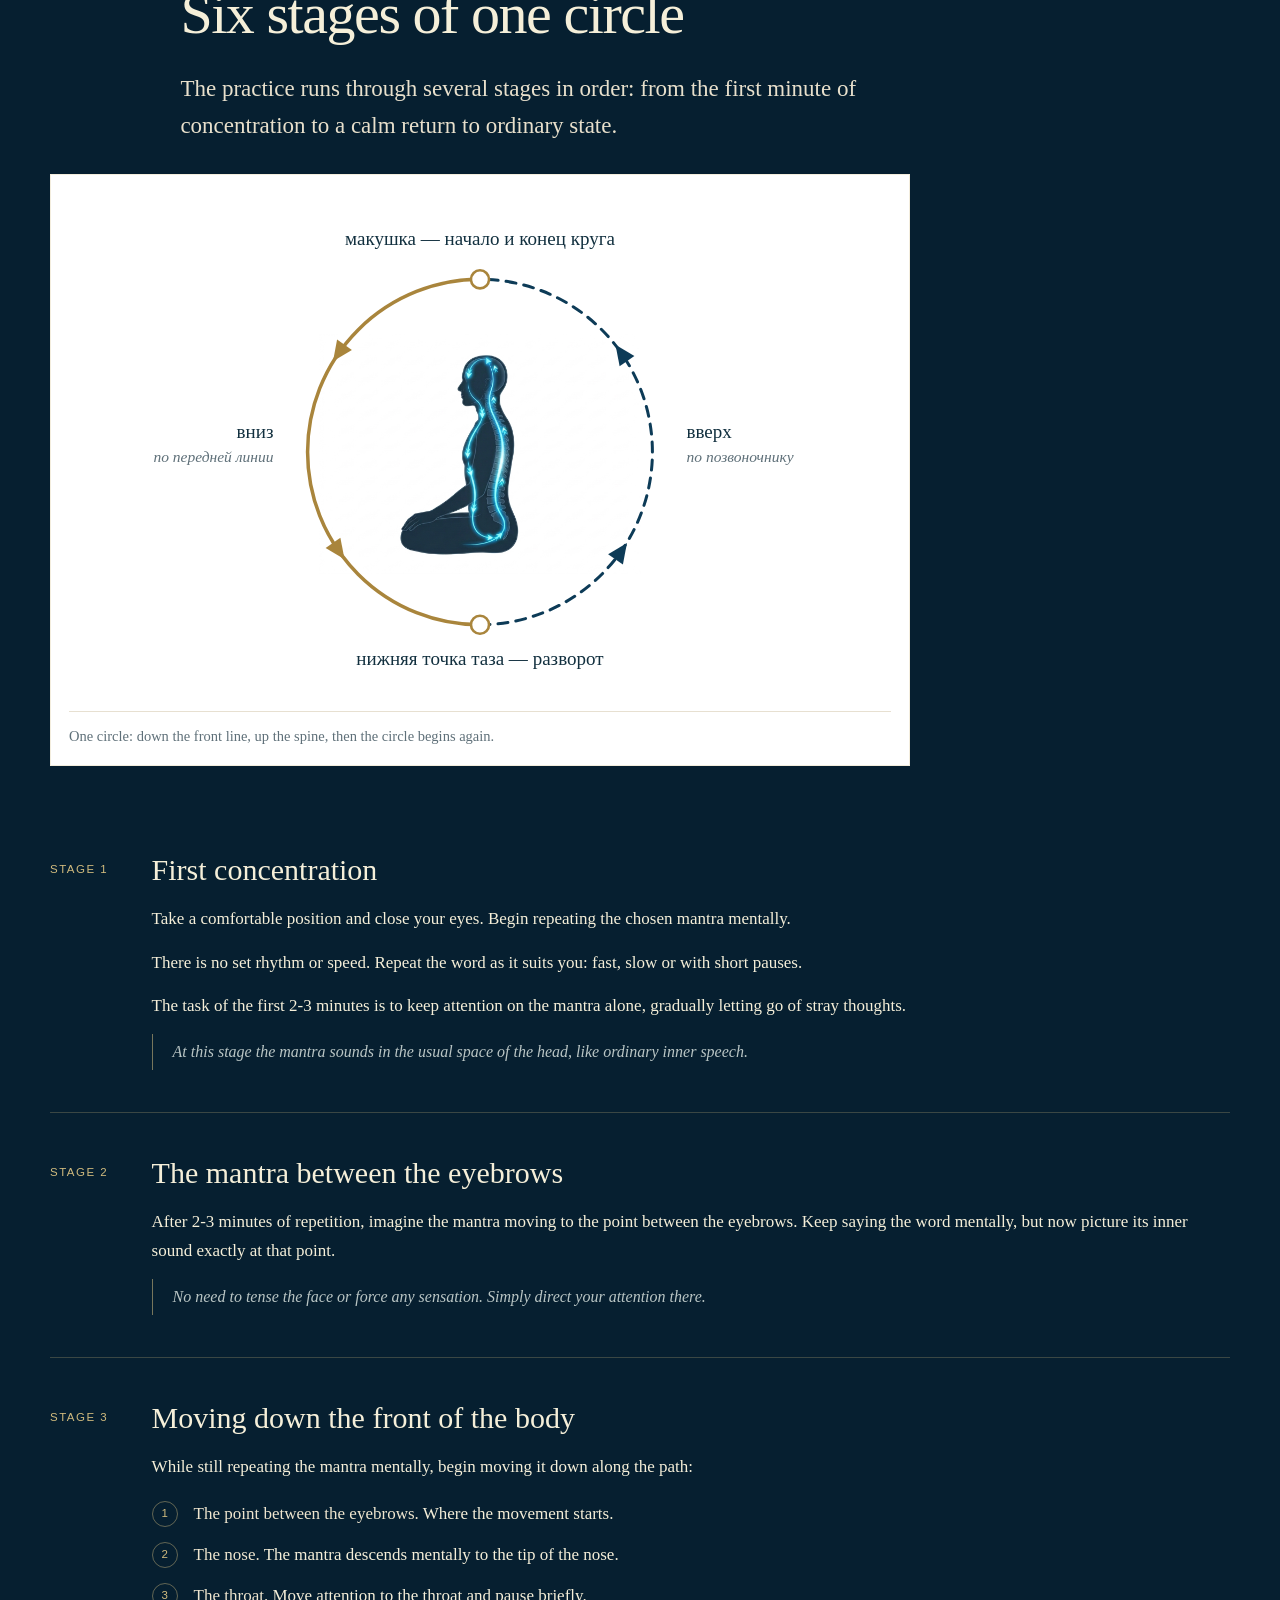
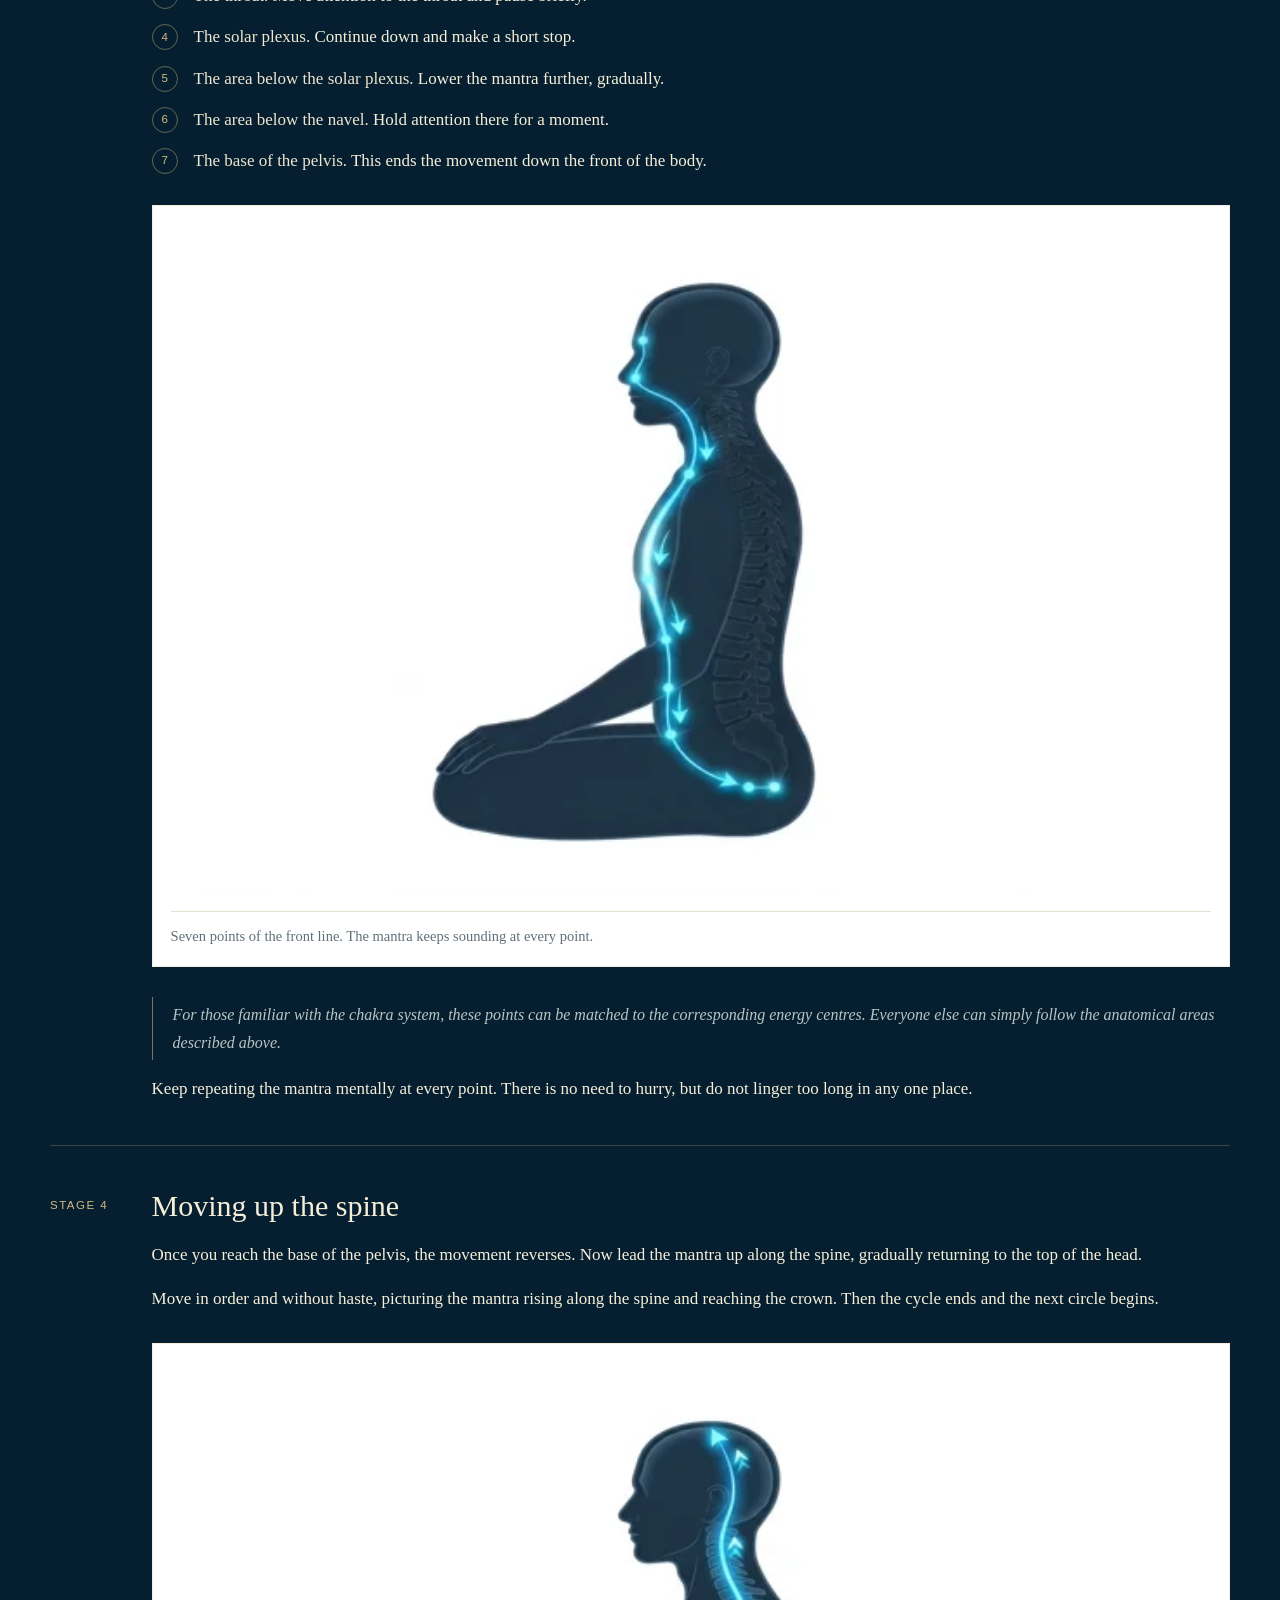
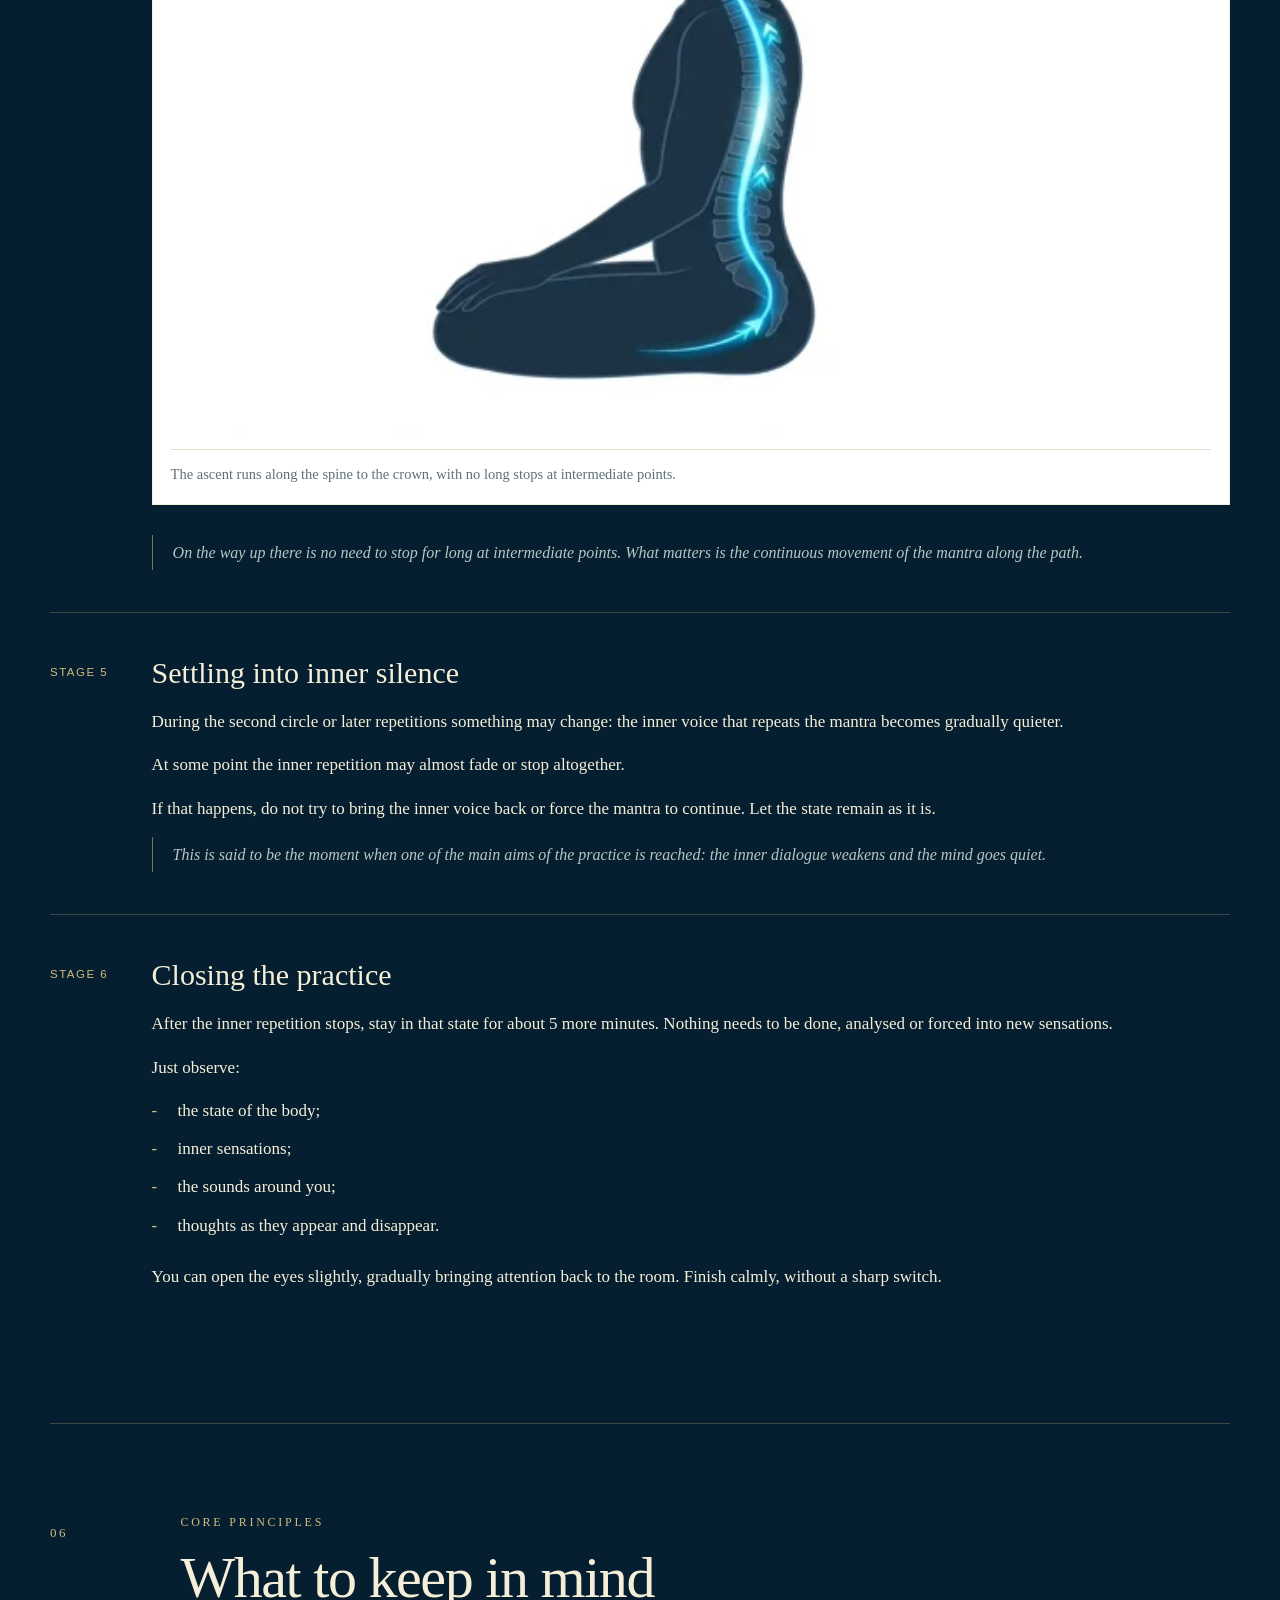
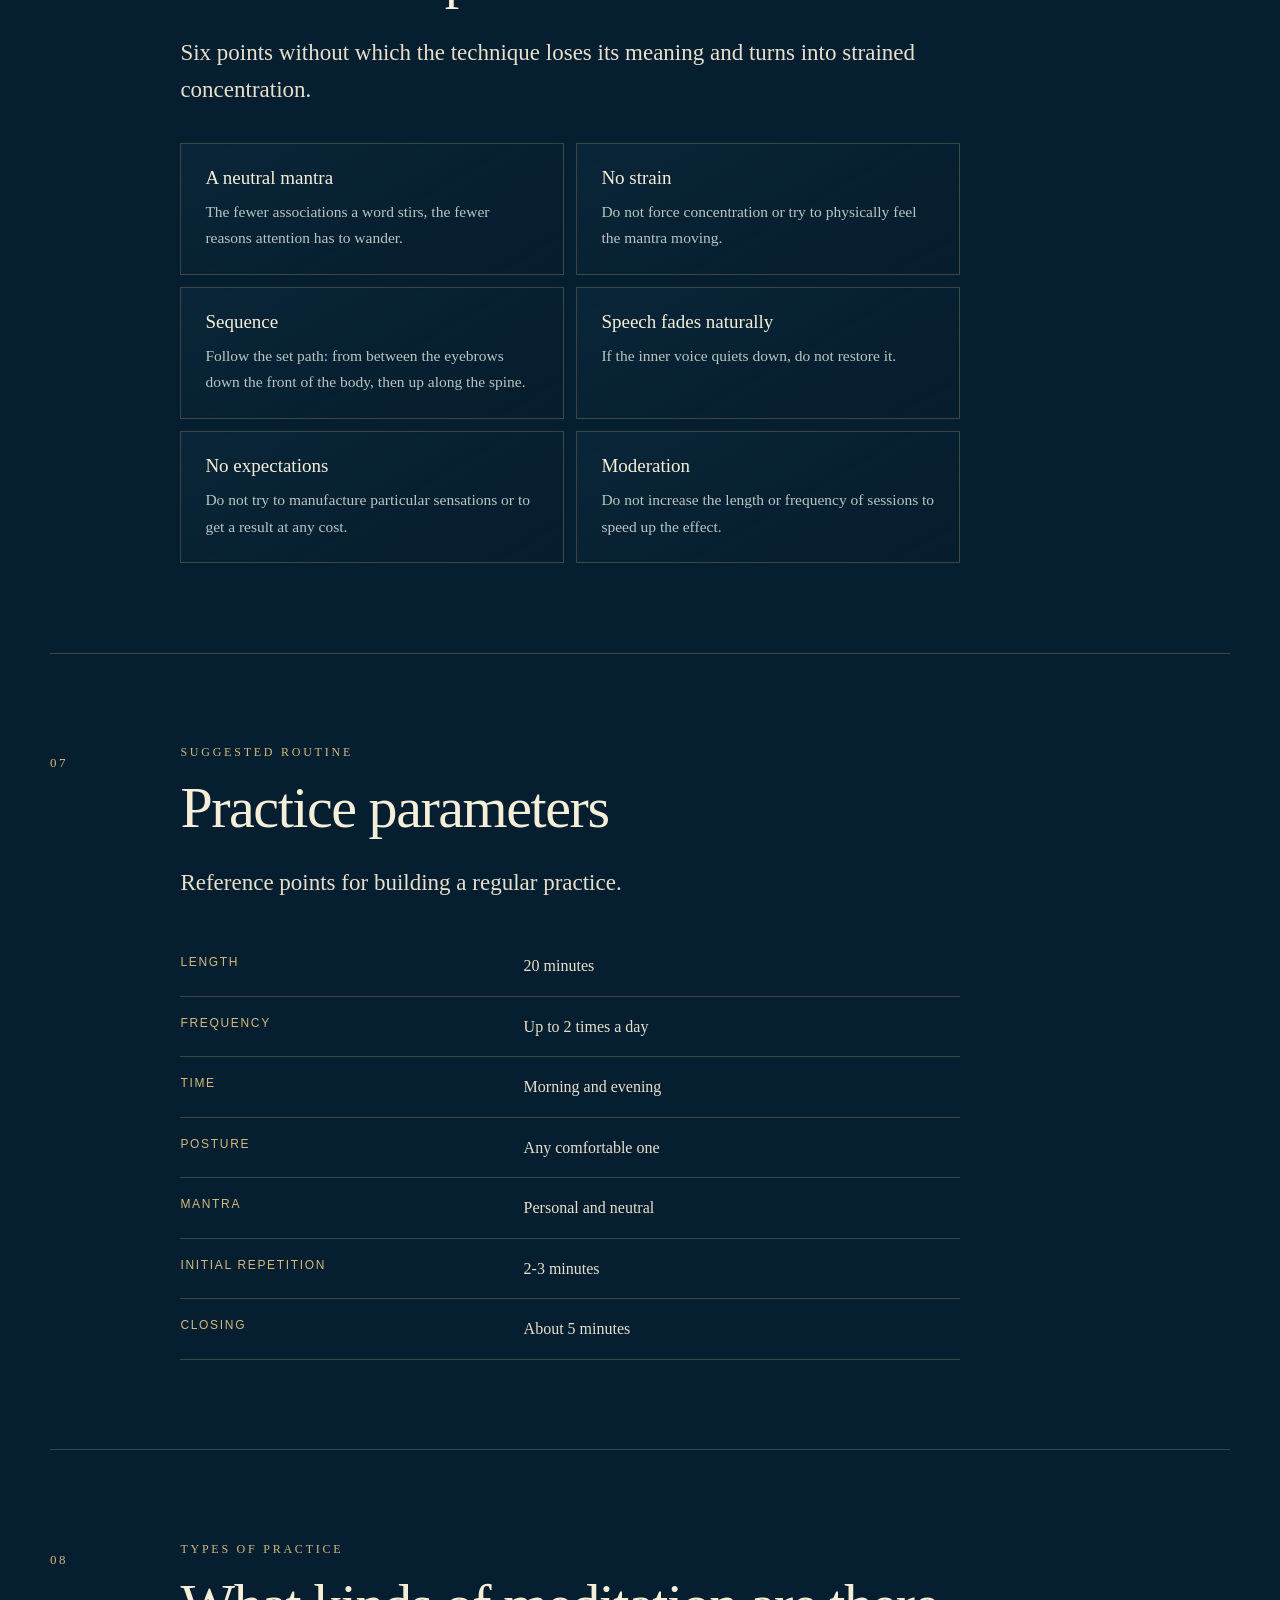
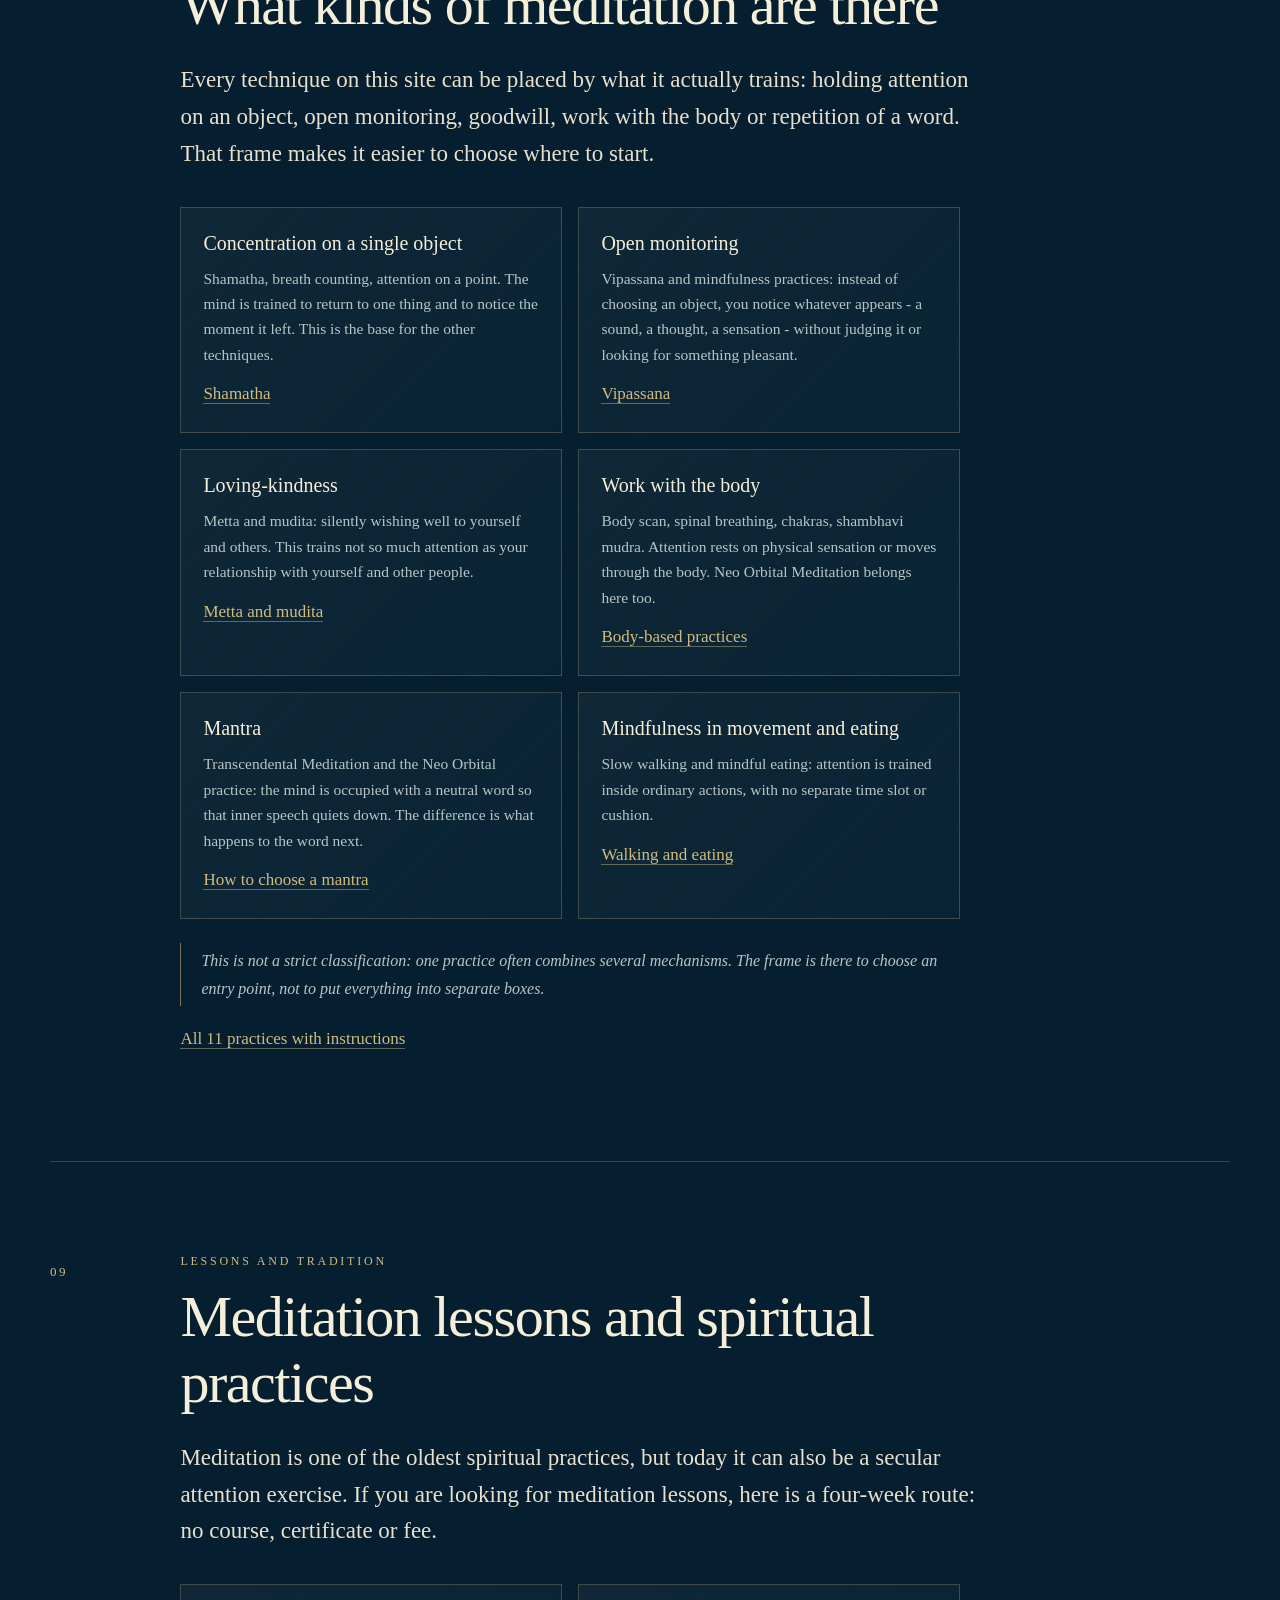
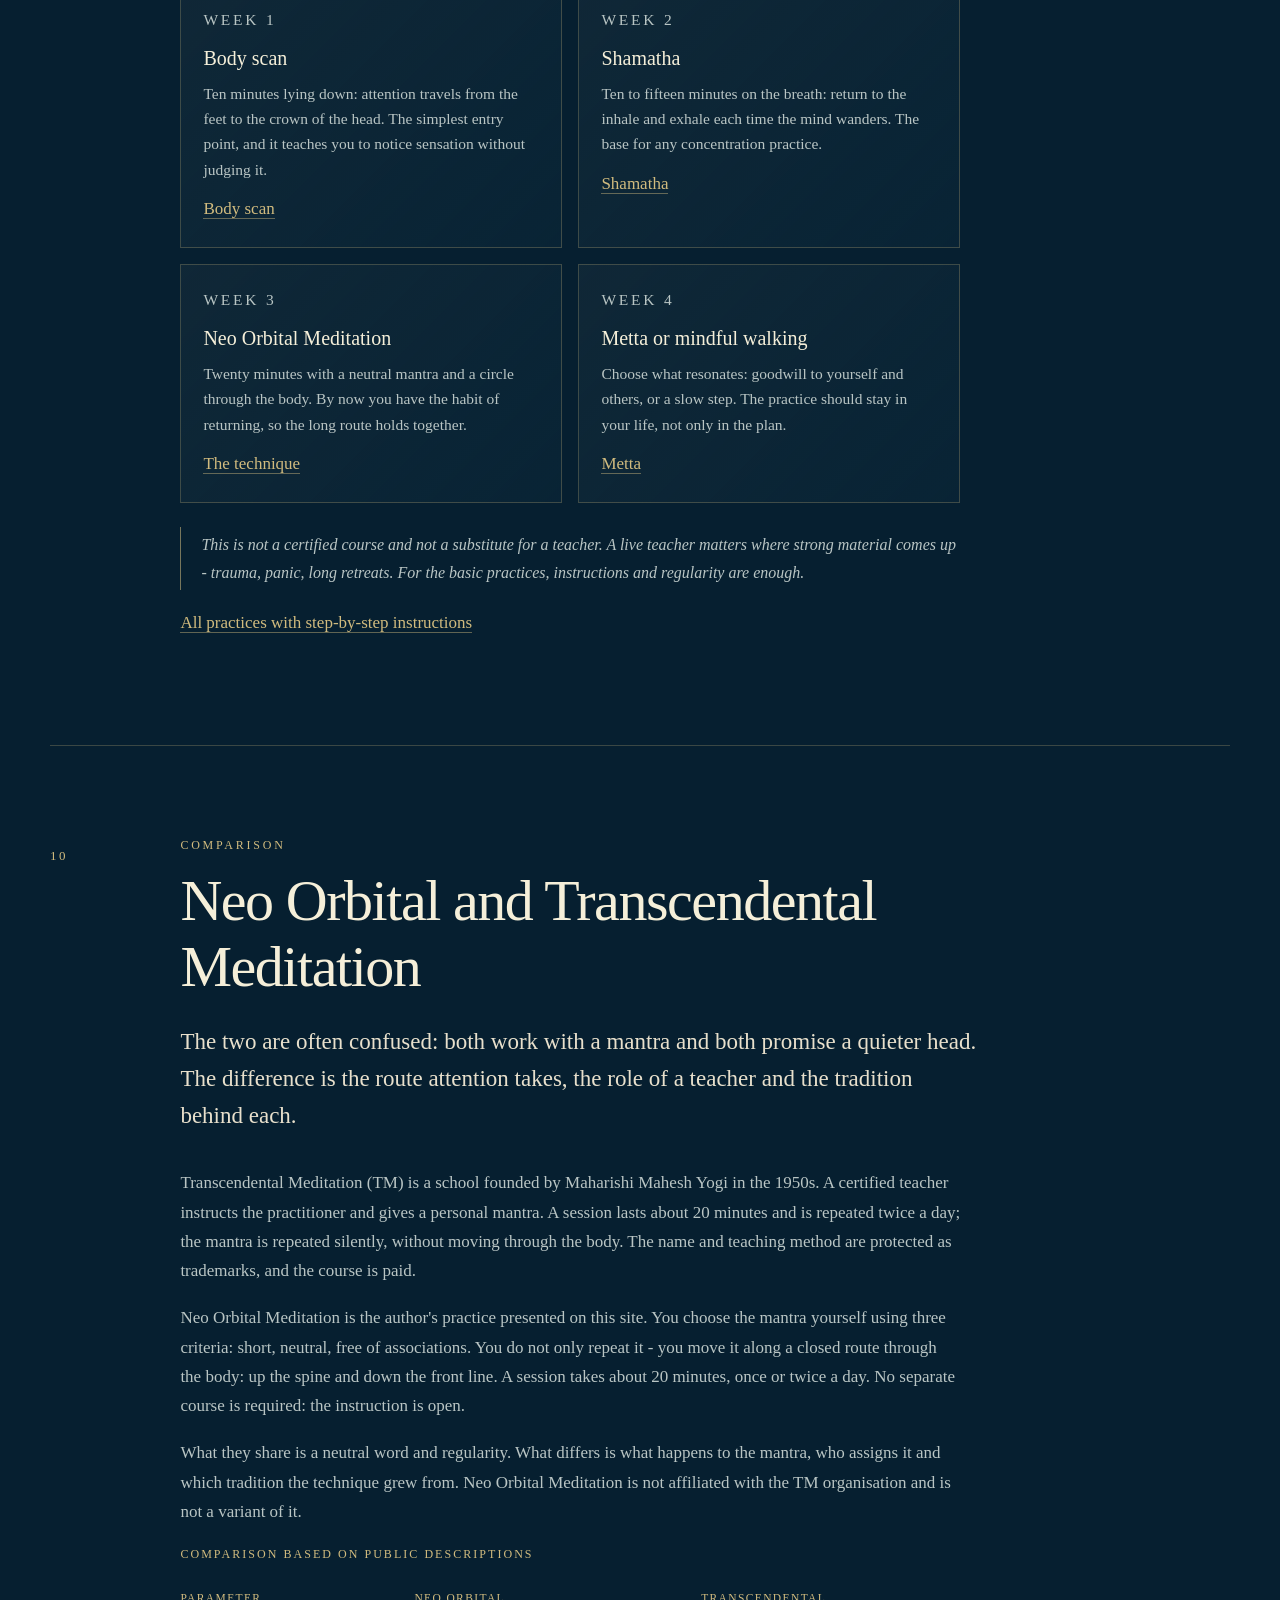
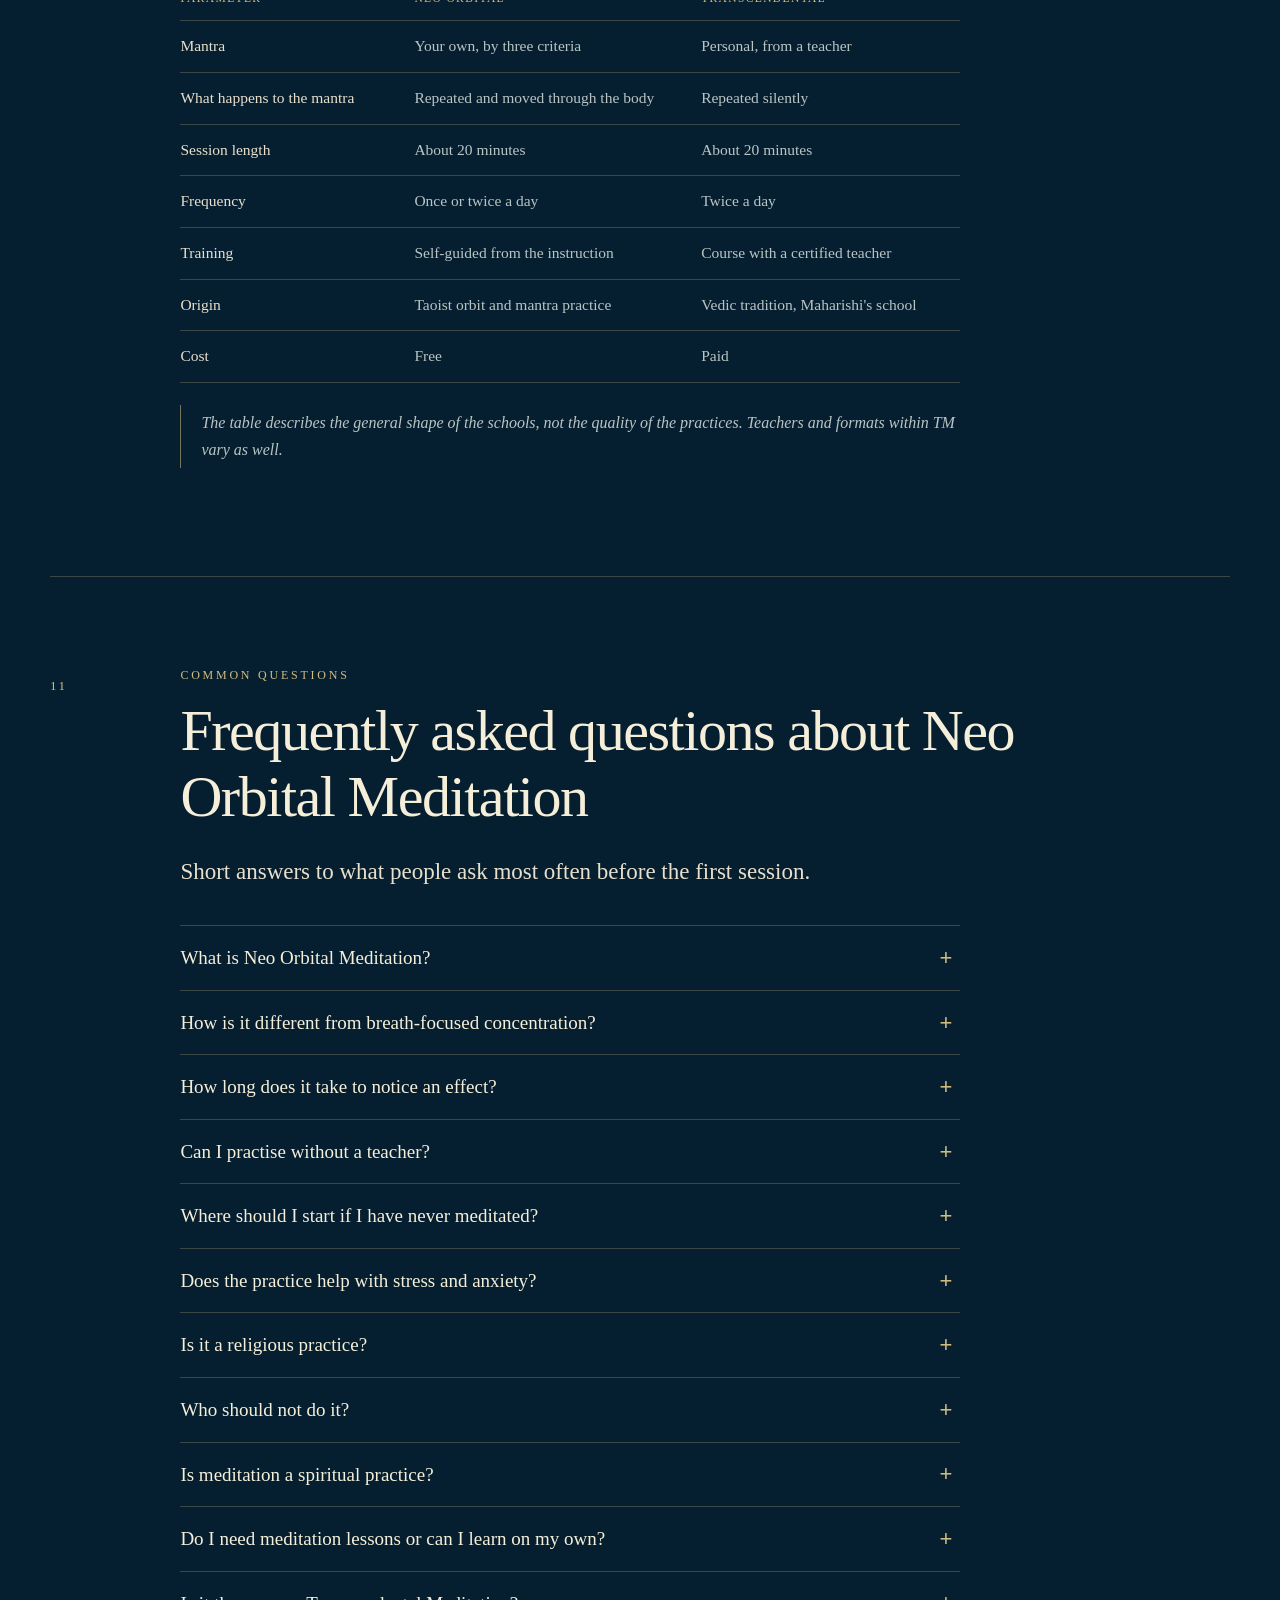
==== commit 7a66922d: "Подвал в одну строку, фирменные иконки соцсетей, телеграм у почты" ====
--- a/index-en.html
+++ b/index-en.html
@@ -8,7 +8,7 @@
   <title>Your Calm Mind: meditations, breathing techniques and practices for calm</title>
   <link rel="icon" href="assets/neo-orbital-enso-header.webp" type="image/webp">
   <link rel="preload" href="assets/neo-orbital-enso-header.webp" as="image" type="image/webp">
-  <link rel="stylesheet" href="styles.css?v=21">
+  <link rel="stylesheet" href="styles.css?v=26">
   <!-- seo:start -->
   <meta name="robots" content="index, follow, max-image-preview:large, max-snippet:-1, max-video-preview:-1">
   <meta name="google-site-verification" content="X3x_r4cE2_QVfyAKcidiihhfKGlvc1Is_DU5hhui4Nc">
@@ -224,13 +224,13 @@
         <a href="index-en.html" aria-current="true">EN</a>
         <a href="index.html">RU</a>
       </div>
-      <a class="header-tg" href="https://t.me/spokum_chat" target="_blank" rel="noopener noreferrer" title="Telegram - @spokum_chat" aria-label="Telegram community chat"><svg viewBox="0 0 24 24" aria-hidden="true" focusable="false"><path d="M11.944 0A12 12 0 0 0 0 12a12 12 0 0 0 12 12 12 12 0 0 0 12-12A12 12 0 0 0 12 0a12 12 0 0 0-.056 0zm4.962 7.224c.1-.002.321.023.465.14a.506.506 0 0 1 .171.325c.016.093.036.306.02.472-.18 1.898-.962 6.502-1.36 8.627-.168.9-.499 1.201-.82 1.23-.696.065-1.225-.46-1.9-.902-1.056-.693-1.653-1.124-2.678-1.8-1.185-.78-.417-1.21.258-1.91.177-.184 3.247-2.977 3.307-3.23.007-.032.014-.15-.056-.212s-.174-.041-.249-.024c-.106.024-1.793 1.14-5.061 3.345-.48.33-.913.49-1.302.48-.428-.008-1.252-.241-1.865-.44-.752-.245-1.349-.374-1.297-.789.027-.216.325-.437.893-.663 3.498-1.524 5.83-2.529 6.998-3.014 3.332-1.386 4.025-1.627 4.476-1.635z"/></svg></a>
+      <a class="header-tg" href="https://t.me/spokum_chat" target="_blank" rel="noopener noreferrer" title="Telegram - @spokum_chat" aria-label="Telegram community chat"><svg viewBox="0 0 24 24" aria-hidden="true" focusable="false"><path d="M9.78 18.65l.28-4.23 7.68-6.92c.34-.31-.07-.46-.52-.19L7.74 13.3 3.64 12c-.88-.25-.89-.86.2-1.3l15.97-6.16c.73-.33 1.43.18 1.15 1.3l-2.72 12.81c-.19.91-.74 1.13-1.5.71L12.6 16.3l-1.99 1.93c-.23.23-.42.42-.83.42z"/></svg></a>
       <nav class="social social--header" aria-label="Social links in header">
         <a href="https://www.youtube.com/@spokum" target="_blank" rel="noopener noreferrer" title="YouTube - @spokum" aria-label="YouTube - @spokum"><svg viewBox="0 0 24 24" aria-hidden="true" focusable="false"><path d="M23.498 6.186a3.016 3.016 0 0 0-2.122-2.136C19.505 3.545 12 3.545 12 3.545s-7.505 0-9.377.505A3.017 3.017 0 0 0 .502 6.186C0 8.07 0 12 0 12s0 3.93.502 5.814a3.016 3.016 0 0 0 2.122 2.136c1.871.505 9.376.505 9.376.505s7.505 0 9.377-.505a3.015 3.015 0 0 0 2.122-2.136C24 15.93 24 12 24 12s0-3.93-.502-5.814zM9.545 15.568V8.432L15.818 12l-6.273 3.568z"/></svg></a>
         <a href="https://www.facebook.com/spokum.space" target="_blank" rel="noopener noreferrer" title="Facebook - spokum.space" aria-label="Facebook - spokum.space"><svg viewBox="0 0 24 24" aria-hidden="true" focusable="false"><path d="M9.101 23.691v-7.98H6.627v-3.667h2.474v-1.58c0-4.085 1.848-5.978 5.858-5.978.401 0 .955.042 1.468.103a8.68 8.68 0 0 1 1.141.195v3.325a8.623 8.623 0 0 0-.653-.036 26.805 26.805 0 0 0-.733-.009c-.707 0-1.259.096-1.675.309a1.686 1.686 0 0 0-.679.622c-.258.42-.374.995-.374 1.752v1.297h3.919l-.386 2.103-.287 1.564h-3.246v8.245C19.396 23.238 24 18.179 24 12.044c0-6.627-5.373-12-12-12s-12 5.373-12 12c0 5.628 3.874 10.35 9.101 11.647Z"/></svg></a>
         <a href="https://www.tiktok.com/@spokum.space" target="_blank" rel="noopener noreferrer" title="TikTok - @spokum.space" aria-label="TikTok - @spokum.space"><svg viewBox="0 0 24 24" aria-hidden="true" focusable="false"><path d="M12.525.02c1.31-.02 2.61-.01 3.91-.02.08 1.53.63 3.09 1.75 4.17 1.12 1.11 2.7 1.62 4.24 1.79v4.03c-1.44-.05-2.89-.35-4.2-.97-.57-.26-1.1-.59-1.62-.93-.01 2.92.01 5.84-.02 8.75-.08 1.4-.54 2.79-1.35 3.94-1.31 1.92-3.58 3.17-5.91 3.21-1.43.08-2.86-.31-4.08-1.03-2.02-1.19-3.44-3.37-3.65-5.71-.02-.5-.03-1-.01-1.49.18-1.9 1.12-3.72 2.58-4.96 1.66-1.44 3.98-2.13 6.15-1.72.02 1.48-.04 2.96-.04 4.44-.99-.32-2.15-.23-3.02.37-.63.41-1.11 1.04-1.36 1.75-.21.51-.15 1.07-.14 1.61.24 1.64 1.82 3.02 3.5 2.87 1.12-.01 2.19-.66 2.77-1.61.19-.33.4-.67.41-1.06.1-1.79.06-3.57.07-5.36.01-4.03-.01-8.05.02-12.07z"/></svg></a>
         <a href="https://www.instagram.com/spokum.space/" target="_blank" rel="noopener noreferrer" title="Instagram - spokum.space" aria-label="Instagram - spokum.space"><svg viewBox="0 0 24 24" aria-hidden="true" focusable="false"><path d="M7.0301.084c-1.2768.0602-2.1487.264-2.911.5634-.7888.3075-1.4575.72-2.1228 1.3877-.6652.6677-1.075 1.3368-1.3802 2.127-.2954.7638-.4956 1.6365-.552 2.914-.0564 1.2775-.0689 1.6882-.0626 4.947.0062 3.2586.0206 3.6671.0825 4.9473.061 1.2765.264 2.1482.5635 2.9107.308.7889.72 1.4573 1.388 2.1228.6679.6655 1.3365 1.0743 2.1285 1.38.7632.295 1.6361.4961 2.9134.552 1.2773.056 1.6884.069 4.9462.0627 3.2578-.0062 3.668-.0207 4.9478-.0814 1.28-.0607 2.147-.2652 2.9098-.5633.7889-.3086 1.4578-.72 2.1228-1.3881.665-.6682 1.0745-1.3378 1.3795-2.1284.2957-.7632.4966-1.636.552-2.9124.056-1.2809.0692-1.6898.063-4.948-.0063-3.2583-.021-3.6668-.0817-4.9465-.0607-1.2797-.264-2.1487-.5633-2.9117-.3084-.7889-.72-1.4568-1.3876-2.1228C21.2982 1.33 20.628.9208 19.8378.6165 19.074.321 18.2017.1197 16.9244.0645 15.6471.0093 15.236-.005 11.977.0014 8.718.0076 8.31.0215 7.0301.0839m.1402 21.6932c-1.17-.0509-1.8053-.2453-2.2287-.408-.5606-.216-.96-.4771-1.3819-.895-.422-.4178-.6811-.8186-.9-1.378-.1644-.4234-.3624-1.058-.4171-2.228-.0595-1.2645-.072-1.6442-.079-4.848-.007-3.2037.0053-3.583.0607-4.848.05-1.169.2456-1.805.408-2.2282.216-.5613.4762-.96.895-1.3816.4188-.4217.8184-.6814 1.3783-.9003.423-.1651 1.0575-.3614 2.227-.4171 1.2655-.06 1.6447-.072 4.848-.079 3.2033-.007 3.5835.005 4.8495.0608 1.169.0508 1.8053.2445 2.228.408.5608.216.96.4754 1.3816.895.4217.4194.6816.8176.9005 1.3787.1653.4217.3617 1.056.4169 2.2263.0602 1.2655.0739 1.645.0796 4.848.0058 3.203-.0055 3.5834-.061 4.848-.051 1.17-.245 1.8055-.408 2.2294-.216.5604-.4763.96-.8954 1.3814-.419.4215-.8181.6811-1.3783.9-.4224.1649-1.0577.3617-2.2262.4174-1.2656.0595-1.6448.072-4.8493.079-3.2045.007-3.5825-.006-4.848-.0608M16.953 5.5864A1.44 1.44 0 1 0 18.39 4.144a1.44 1.44 0 0 0-1.437 1.4424M5.8385 12.012c.0067 3.4032 2.7706 6.1557 6.173 6.1493 3.4026-.0065 6.157-2.7701 6.1506-6.1733-.0065-3.4032-2.771-6.1565-6.174-6.1498-3.403.0067-6.156 2.771-6.1496 6.1738M8 12.0077a4 4 0 1 1 4.008 3.9921A3.9996 3.9996 0 0 1 8 12.0077"/></svg></a>
-          <a href="https://t.me/spokum_chat" target="_blank" rel="noopener noreferrer" title="Telegram - @spokum_chat" aria-label="Telegram - @spokum_chat"><svg viewBox="0 0 24 24" aria-hidden="true" focusable="false"><path d="M11.944 0A12 12 0 0 0 0 12a12 12 0 0 0 12 12 12 12 0 0 0 12-12A12 12 0 0 0 12 0a12 12 0 0 0-.056 0zm4.962 7.224c.1-.002.321.023.465.14a.506.506 0 0 1 .171.325c.016.093.036.306.02.472-.18 1.898-.962 6.502-1.36 8.627-.168.9-.499 1.201-.82 1.23-.696.065-1.225-.46-1.9-.902-1.056-.693-1.653-1.124-2.678-1.8-1.185-.78-.417-1.21.258-1.91.177-.184 3.247-2.977 3.307-3.23.007-.032.014-.15-.056-.212s-.174-.041-.249-.024c-.106.024-1.793 1.14-5.061 3.345-.48.33-.913.49-1.302.48-.428-.008-1.252-.241-1.865-.44-.752-.245-1.349-.374-1.297-.789.027-.216.325-.437.893-.663 3.498-1.524 5.83-2.529 6.998-3.014 3.332-1.386 4.025-1.627 4.476-1.635z"/></svg></a>
+          <a href="https://t.me/spokum_chat" target="_blank" rel="noopener noreferrer" title="Telegram - @spokum_chat" aria-label="Telegram - @spokum_chat"><svg viewBox="0 0 24 24" aria-hidden="true" focusable="false"><path d="M9.78 18.65l.28-4.23 7.68-6.92c.34-.31-.07-.46-.52-.19L7.74 13.3 3.64 12c-.88-.25-.89-.86.2-1.3l15.97-6.16c.73-.33 1.43.18 1.15 1.3l-2.72 12.81c-.19.91-.74 1.13-1.5.71L12.6 16.3l-1.99 1.93c-.23.23-.42.42-.83.42z"/></svg></a>
         </nav>
       <button class="menu-toggle" id="menu-toggle" type="button" aria-expanded="false" aria-controls="primary-nav" aria-label="Open menu">
         <span></span><span></span><span></span>
@@ -763,7 +763,10 @@
       <section class="contact-block" id="contact" aria-labelledby="contact-title">
         <p class="section-kicker">Contact</p>
         <h2 id="contact-title">Questions about the practice</h2>
-        <a class="contact-email-link" href="mailto:olegzzl@zohomail.eu">olegzzl@zohomail.eu</a>
+        <div class="contact-row">
+          <a class="contact-email-link" href="mailto:olegzzl@zohomail.eu">olegzzl@zohomail.eu</a>
+          <a class="contact-tg" href="https://t.me/spokum_chat" target="_blank" rel="noopener noreferrer" aria-label="Telegram - @spokum_chat" title="Telegram - @spokum_chat"><svg viewBox="0 0 24 24" aria-hidden="true" focusable="false"><path d="M9.78 18.65l.28-4.23 7.68-6.92c.34-.31-.07-.46-.52-.19L7.74 13.3 3.64 12c-.88-.25-.89-.86.2-1.3l15.97-6.16c.73-.33 1.43.18 1.15 1.3l-2.72 12.81c-.19.91-.74 1.13-1.5.71L12.6 16.3l-1.99 1.93c-.23.23-.42.42-.83.42z"/></svg></a>
+        </div>
         <a class="contact-logo" href="https://www.youtube.com/@spokum" target="_blank" rel="noopener noreferrer" aria-label="YouTube - @spokum" title="YouTube - @spokum"><img src="assets/logo-your-mind.webp" alt="" width="104" height="104" loading="lazy"></a>
         <form class="contact-form" id="contact-form" data-subject="Message from the site" data-error-text="Please fill in your name and message." data-sent-text="Opening your email app. If it does not open, write to olegzzl@zohomail.eu.">
           <label for="contact-name">Name</label>
@@ -786,7 +789,7 @@
       <a href="https://www.facebook.com/spokum.space" target="_blank" rel="noopener noreferrer" title="Facebook - spokum.space" aria-label="Facebook - spokum.space"><svg viewBox="0 0 24 24" aria-hidden="true" focusable="false"><path d="M9.101 23.691v-7.98H6.627v-3.667h2.474v-1.58c0-4.085 1.848-5.978 5.858-5.978.401 0 .955.042 1.468.103a8.68 8.68 0 0 1 1.141.195v3.325a8.623 8.623 0 0 0-.653-.036 26.805 26.805 0 0 0-.733-.009c-.707 0-1.259.096-1.675.309a1.686 1.686 0 0 0-.679.622c-.258.42-.374.995-.374 1.752v1.297h3.919l-.386 2.103-.287 1.564h-3.246v8.245C19.396 23.238 24 18.179 24 12.044c0-6.627-5.373-12-12-12s-12 5.373-12 12c0 5.628 3.874 10.35 9.101 11.647Z"/></svg></a>
       <a href="https://www.tiktok.com/@spokum.space" target="_blank" rel="noopener noreferrer" title="TikTok - @spokum.space" aria-label="TikTok - @spokum.space"><svg viewBox="0 0 24 24" aria-hidden="true" focusable="false"><path d="M12.525.02c1.31-.02 2.61-.01 3.91-.02.08 1.53.63 3.09 1.75 4.17 1.12 1.11 2.7 1.62 4.24 1.79v4.03c-1.44-.05-2.89-.35-4.2-.97-.57-.26-1.1-.59-1.62-.93-.01 2.92.01 5.84-.02 8.75-.08 1.4-.54 2.79-1.35 3.94-1.31 1.92-3.58 3.17-5.91 3.21-1.43.08-2.86-.31-4.08-1.03-2.02-1.19-3.44-3.37-3.65-5.71-.02-.5-.03-1-.01-1.49.18-1.9 1.12-3.72 2.58-4.96 1.66-1.44 3.98-2.13 6.15-1.72.02 1.48-.04 2.96-.04 4.44-.99-.32-2.15-.23-3.02.37-.63.41-1.11 1.04-1.36 1.75-.21.51-.15 1.07-.14 1.61.24 1.64 1.82 3.02 3.5 2.87 1.12-.01 2.19-.66 2.77-1.61.19-.33.4-.67.41-1.06.1-1.79.06-3.57.07-5.36.01-4.03-.01-8.05.02-12.07z"/></svg></a>
       <a href="https://www.instagram.com/spokum.space/" target="_blank" rel="noopener noreferrer" title="Instagram - spokum.space" aria-label="Instagram - spokum.space"><svg viewBox="0 0 24 24" aria-hidden="true" focusable="false"><path d="M7.0301.084c-1.2768.0602-2.1487.264-2.911.5634-.7888.3075-1.4575.72-2.1228 1.3877-.6652.6677-1.075 1.3368-1.3802 2.127-.2954.7638-.4956 1.6365-.552 2.914-.0564 1.2775-.0689 1.6882-.0626 4.947.0062 3.2586.0206 3.6671.0825 4.9473.061 1.2765.264 2.1482.5635 2.9107.308.7889.72 1.4573 1.388 2.1228.6679.6655 1.3365 1.0743 2.1285 1.38.7632.295 1.6361.4961 2.9134.552 1.2773.056 1.6884.069 4.9462.0627 3.2578-.0062 3.668-.0207 4.9478-.0814 1.28-.0607 2.147-.2652 2.9098-.5633.7889-.3086 1.4578-.72 2.1228-1.3881.665-.6682 1.0745-1.3378 1.3795-2.1284.2957-.7632.4966-1.636.552-2.9124.056-1.2809.0692-1.6898.063-4.948-.0063-3.2583-.021-3.6668-.0817-4.9465-.0607-1.2797-.264-2.1487-.5633-2.9117-.3084-.7889-.72-1.4568-1.3876-2.1228C21.2982 1.33 20.628.9208 19.8378.6165 19.074.321 18.2017.1197 16.9244.0645 15.6471.0093 15.236-.005 11.977.0014 8.718.0076 8.31.0215 7.0301.0839m.1402 21.6932c-1.17-.0509-1.8053-.2453-2.2287-.408-.5606-.216-.96-.4771-1.3819-.895-.422-.4178-.6811-.8186-.9-1.378-.1644-.4234-.3624-1.058-.4171-2.228-.0595-1.2645-.072-1.6442-.079-4.848-.007-3.2037.0053-3.583.0607-4.848.05-1.169.2456-1.805.408-2.2282.216-.5613.4762-.96.895-1.3816.4188-.4217.8184-.6814 1.3783-.9003.423-.1651 1.0575-.3614 2.227-.4171 1.2655-.06 1.6447-.072 4.848-.079 3.2033-.007 3.5835.005 4.8495.0608 1.169.0508 1.8053.2445 2.228.408.5608.216.96.4754 1.3816.895.4217.4194.6816.8176.9005 1.3787.1653.4217.3617 1.056.4169 2.2263.0602 1.2655.0739 1.645.0796 4.848.0058 3.203-.0055 3.5834-.061 4.848-.051 1.17-.245 1.8055-.408 2.2294-.216.5604-.4763.96-.8954 1.3814-.419.4215-.8181.6811-1.3783.9-.4224.1649-1.0577.3617-2.2262.4174-1.2656.0595-1.6448.072-4.8493.079-3.2045.007-3.5825-.006-4.848-.0608M16.953 5.5864A1.44 1.44 0 1 0 18.39 4.144a1.44 1.44 0 0 0-1.437 1.4424M5.8385 12.012c.0067 3.4032 2.7706 6.1557 6.173 6.1493 3.4026-.0065 6.157-2.7701 6.1506-6.1733-.0065-3.4032-2.771-6.1565-6.174-6.1498-3.403.0067-6.156 2.771-6.1496 6.1738M8 12.0077a4 4 0 1 1 4.008 3.9921A3.9996 3.9996 0 0 1 8 12.0077"/></svg></a>
-        <a href="https://t.me/spokum_chat" target="_blank" rel="noopener noreferrer" title="Telegram - @spokum_chat" aria-label="Telegram - @spokum_chat"><svg viewBox="0 0 24 24" aria-hidden="true" focusable="false"><path d="M11.944 0A12 12 0 0 0 0 12a12 12 0 0 0 12 12 12 12 0 0 0 12-12A12 12 0 0 0 12 0a12 12 0 0 0-.056 0zm4.962 7.224c.1-.002.321.023.465.14a.506.506 0 0 1 .171.325c.016.093.036.306.02.472-.18 1.898-.962 6.502-1.36 8.627-.168.9-.499 1.201-.82 1.23-.696.065-1.225-.46-1.9-.902-1.056-.693-1.653-1.124-2.678-1.8-1.185-.78-.417-1.21.258-1.91.177-.184 3.247-2.977 3.307-3.23.007-.032.014-.15-.056-.212s-.174-.041-.249-.024c-.106.024-1.793 1.14-5.061 3.345-.48.33-.913.49-1.302.48-.428-.008-1.252-.241-1.865-.44-.752-.245-1.349-.374-1.297-.789.027-.216.325-.437.893-.663 3.498-1.524 5.83-2.529 6.998-3.014 3.332-1.386 4.025-1.627 4.476-1.635z"/></svg></a>
+        <a href="https://t.me/spokum_chat" target="_blank" rel="noopener noreferrer" title="Telegram - @spokum_chat" aria-label="Telegram - @spokum_chat"><svg viewBox="0 0 24 24" aria-hidden="true" focusable="false"><path d="M9.78 18.65l.28-4.23 7.68-6.92c.34-.31-.07-.46-.52-.19L7.74 13.3 3.64 12c-.88-.25-.89-.86.2-1.3l15.97-6.16c.73-.33 1.43.18 1.15 1.3l-2.72 12.81c-.19.91-.74 1.13-1.5.71L12.6 16.3l-1.99 1.93c-.23.23-.42.42-.83.42z"/></svg></a>
       </nav>
     <a class="back-to-top" href="#top" aria-label="Back to top">↑</a>
   </footer>
--- a/styles.css
+++ b/styles.css
@@ -467,3 +467,34 @@
 
 /* Подвал: годы */
 .footer-copy { margin: 16px 0 0; color: var(--muted); font-size: 13px; letter-spacing: .04em; }
+
+/* Подвал: одна строка на ПК */
+@media (min-width: 901px) {
+  .site-footer { flex-wrap: nowrap; justify-content: flex-start; gap: 22px; }
+  .footer-brand,
+  .footer-note,
+  .footer-copy { margin: 0; font-family: inherit; font-size: 14px; font-weight: 400; letter-spacing: 0; color: var(--muted); white-space: nowrap; text-decoration: none; }
+  .social--footer { margin-left: auto; }
+}
+
+/* Соцсети: фирменный кружок, белый логотип — как в оригиналах */
+.social a { background: #fff; border-color: #fff; }
+.social a svg { fill: #fff; }
+.social a[href*="youtube.com"] { background: #FF0000; border-color: #FF0000; }
+.social a[href*="facebook.com"] { background: #0866FF; border-color: #0866FF; }
+.social a[href*="tiktok.com"] { background: #000; border-color: #000; }
+.social a[href*="instagram.com"] { background: linear-gradient(45deg, #F58529, #DD2A7B 45%, #8134AF 72%, #515BD4); border-color: transparent; }
+.social a[href*="t.me"] { background: #26A5E4; border-color: #26A5E4; }
+.social a:hover,
+.social a:focus-visible { filter: brightness(1.12); border-color: rgba(255, 255, 255, .55); transform: translateY(-1px); }
+
+/* Телеграм-кнопка в шапке: голубой кружок, белый самолётик */
+.header-tg { background: #26A5E4; border-color: #26A5E4; color: #fff; }
+.header-tg:hover,
+.header-tg:focus-visible { background: #26A5E4; border-color: #26A5E4; color: #fff; box-shadow: 0 0 0 3px rgba(38, 165, 228, .25); transform: translateY(-1px); }
+
+/* Телеграм рядом с почтой: голубой кружок, белый самолётик */
+.contact-row { display: flex; align-items: center; justify-content: center; gap: 12px; }
+.contact-tg { display: grid; place-items: center; width: 38px; height: 38px; border-radius: 50%; background: #26A5E4; color: #fff; text-decoration: none; transition: transform .2s ease, box-shadow .2s ease; }
+.contact-tg svg { display: block; width: 19px; height: 19px; fill: currentColor; }
+.contact-tg:hover { transform: translateY(-1px); box-shadow: 0 0 0 3px rgba(38, 165, 228, .25); }
